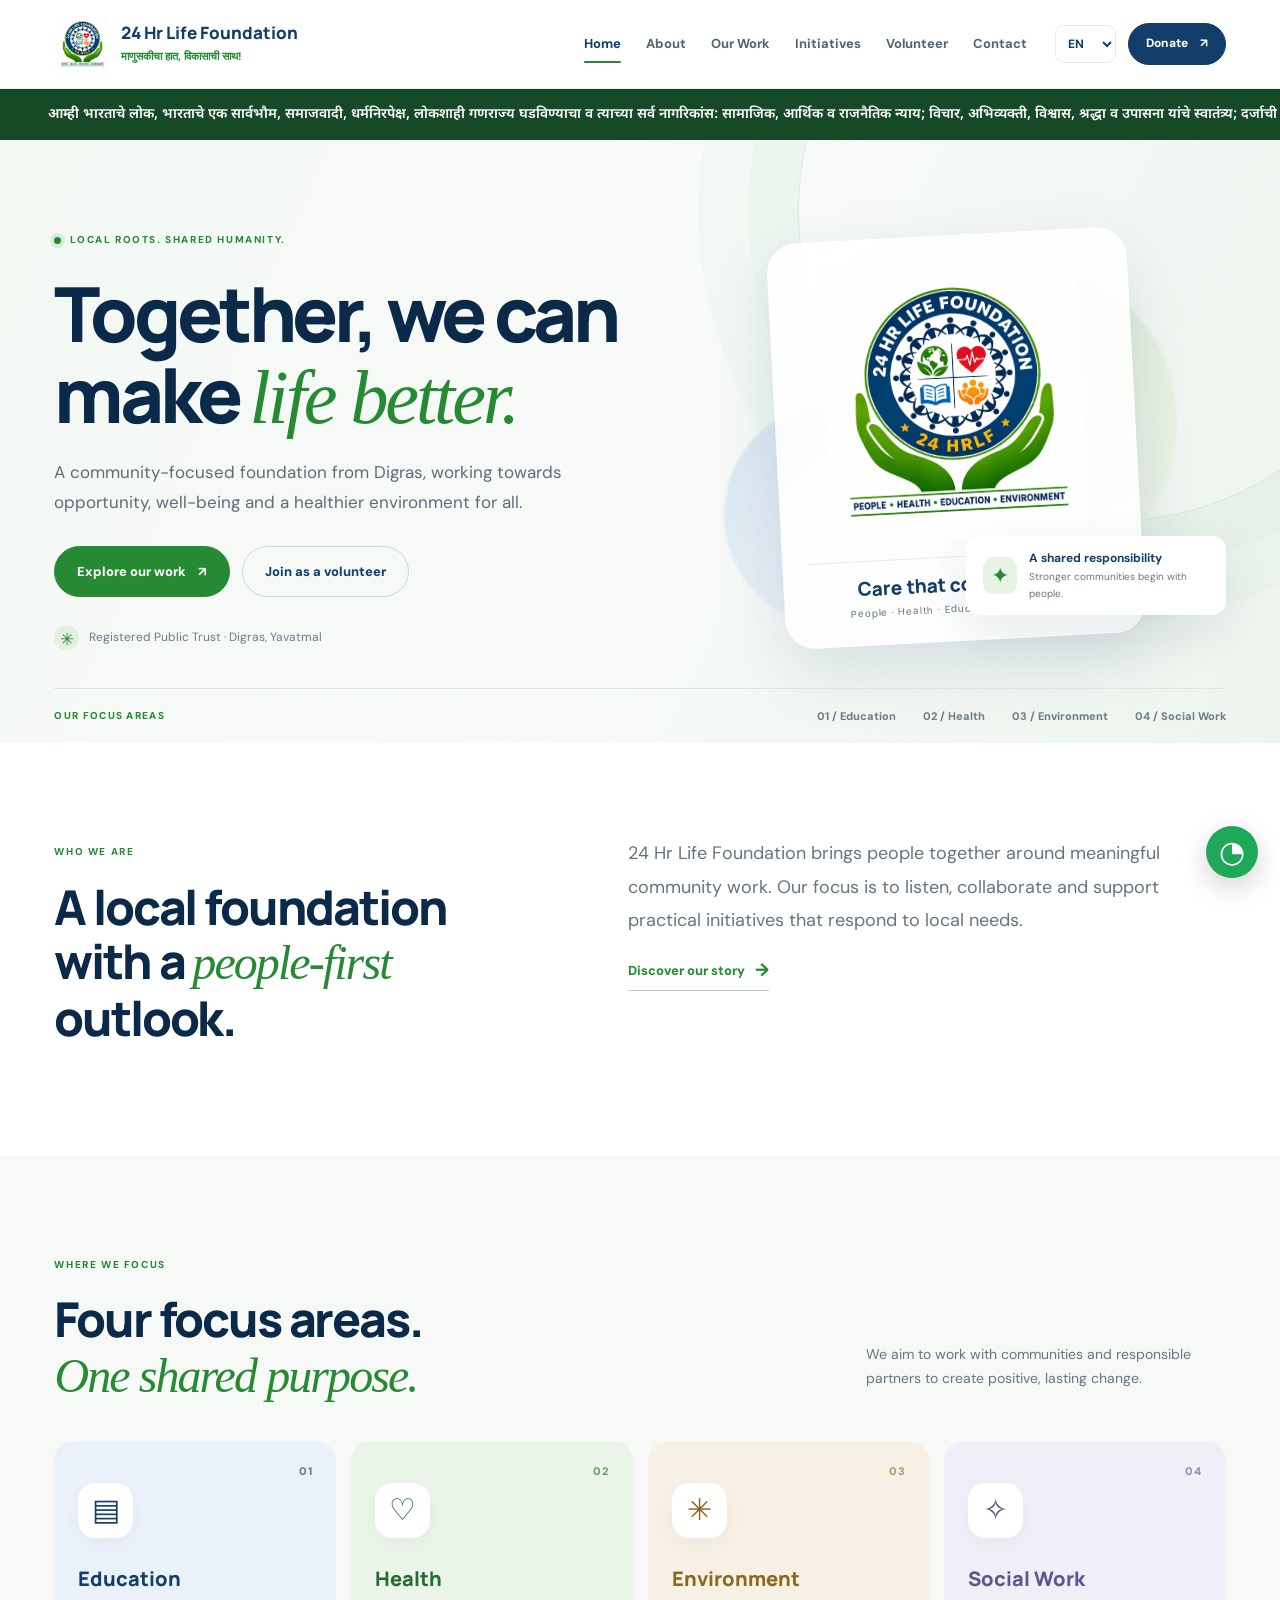
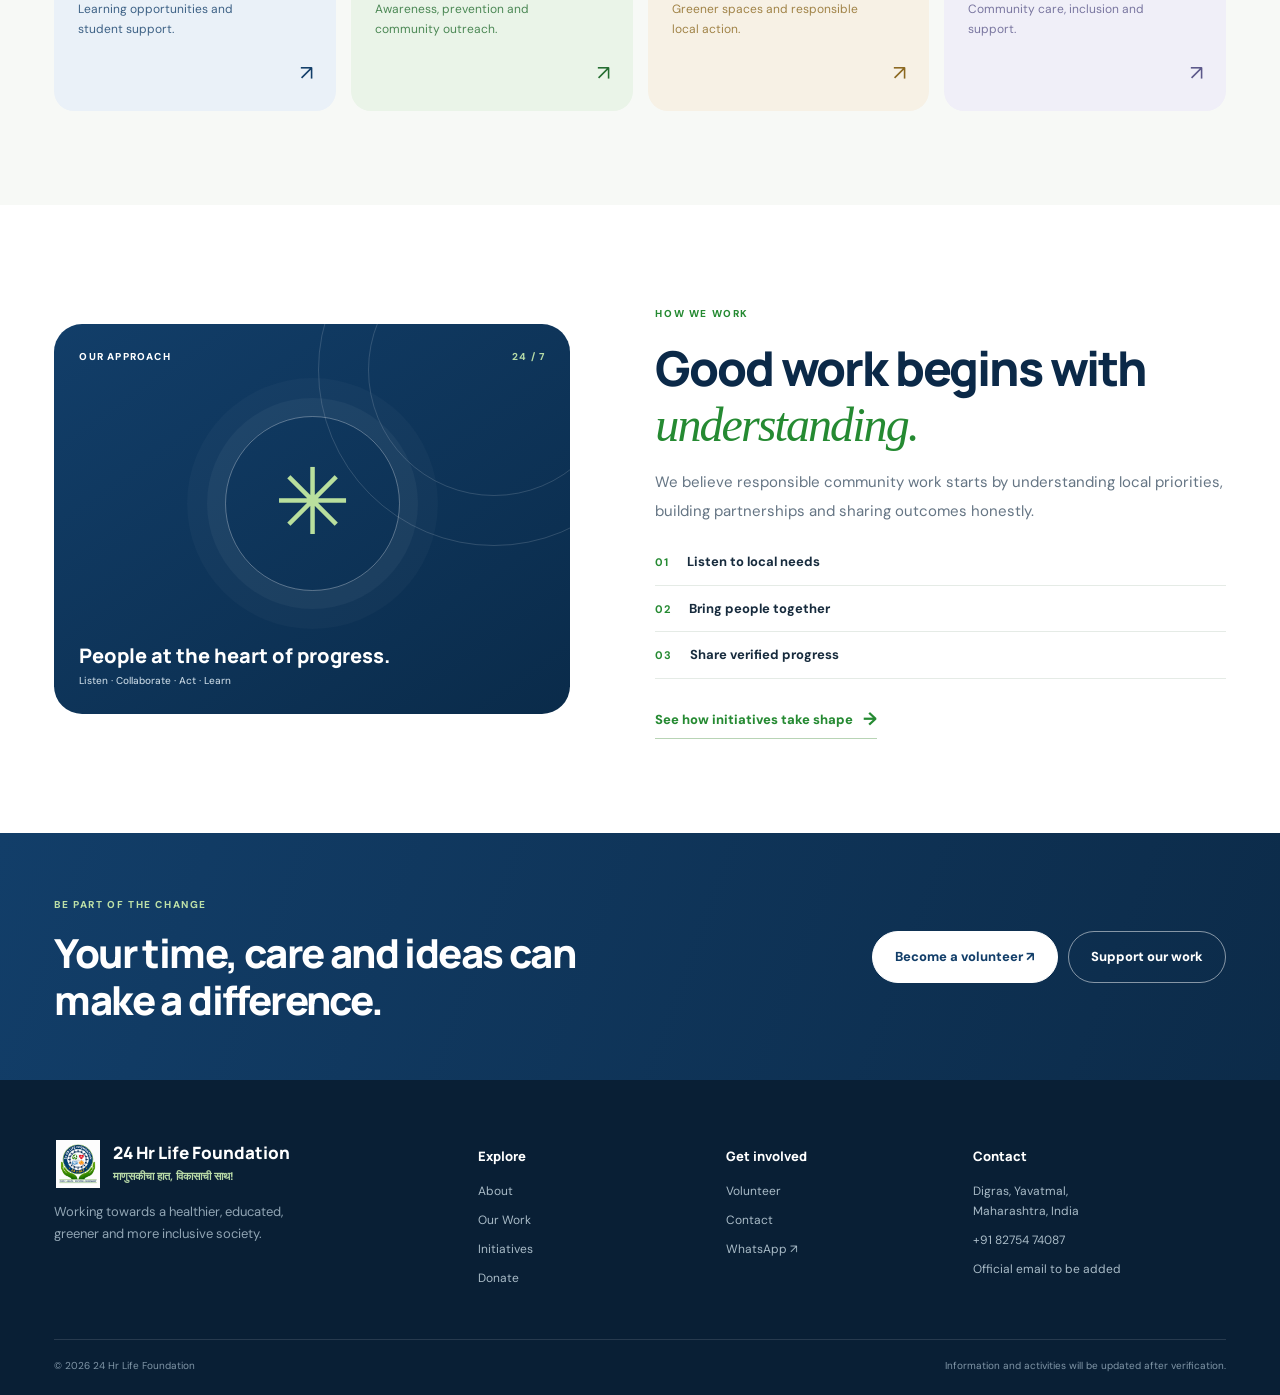
==== index.html @ d80efc11 "Add Google site verification meta tag Added Google site verification meta tag for SEO." ====
<!doctype html><html lang="en"><head><meta charset="utf-8"><meta name="viewport" content="width=device-width, initial-scale=1"><meta name="theme-color" content="#123e69"><meta name="description" content="24 Hr Life Foundation is a Public Trust in Digras, Yavatmal, focused on education, health, environment and social work."><meta name="google-site-verification" content="f9WTB4Z3k6Ik1pKLhSwXEQT7wN6tHqgFlhvGmWxSK6M"><title>Home | 24 Hr Life Foundation</title><link rel="preconnect" href="https://fonts.googleapis.com"><link rel="preconnect" href="https://fonts.gstatic.com" crossorigin><link href="https://fonts.googleapis.com/css2?family=DM+Sans:wght@400;500;600;700&family=Manrope:wght@400;500;600;700;800&display=swap" rel="stylesheet"><link href="https://fonts.googleapis.com/css2?family=Noto+Sans+Devanagari:wght@400;500;600;700&display=swap" rel="stylesheet"><link rel="stylesheet" href="css/style.css"></head><body>
<header class="site-header"><div class="container nav-wrap"><a class="brand" href="index.html" aria-label="24 Hr Life Foundation home"><img src="assets/foundation-logo.png" alt="24 Hr Life Foundation logo"><span><strong>24 Hr Life Foundation</strong><small>माणुसकीचा हात, विकासाची साथ!</small></span></a><button class="menu-toggle" id="menuToggle" aria-label="Open navigation" aria-expanded="false"><span></span><span></span><span></span></button><nav class="main-nav" id="mainNav" aria-label="Main navigation"><a href="index.html" data-nav="home" data-i18n="navHome">Home</a><a href="about.html" data-nav="about" data-i18n="navAbout">About</a><a href="our-work.html" data-nav="work" data-i18n="navWork">Our Work</a><a href="projects.html" data-nav="projects" data-i18n="navProjects">Initiatives</a><a href="volunteer.html" data-nav="volunteer" data-i18n="navVolunteer">Volunteer</a><a href="contact.html" data-nav="contact" data-i18n="navContact">Contact</a></nav><div class="nav-actions"><label class="sr-only" for="languageSelect">Select language</label><select id="languageSelect" class="language-select"><option value="en">EN</option><option value="hi">हिंदी</option><option value="mr">मराठी</option></select><a class="button button--small button--donate" href="donate.html" data-i18n="navDonate">Donate <span>↗</span></a></div></div></header><section class="constitution-ticker" aria-label="भारतीय संविधानाची उद्देशिका" tabindex="0"><div class="ticker__track"><p class="ticker__text">आम्ही भारताचे लोक, भारताचे एक सार्वभौम, समाजवादी, धर्मनिरपेक्ष, लोकशाही गणराज्य घडविण्याचा व त्याच्या सर्व नागरिकांस: सामाजिक, आर्थिक व राजनैतिक न्याय; विचार, अभिव्यक्ती, विश्वास, श्रद्धा व उपासना यांचे स्वातंत्र्य; दर्जाची व संधीची समानता; निश्चितपणे प्राप्त करून देण्याचा आणि त्या सर्वांमध्ये व्यक्तीची प्रतिष्ठा व राष्ट्राची एकता आणि एकात्मता यांचे आश्वासन देणारी बंधुता प्रवर्धित करण्याचा संकल्पपूर्वक निर्धार करून; आमच्या संविधानसभेत आज दिनांक सव्वीस नोव्हेंबर, १९४९ रोजी याद्वारे हे संविधान अंगीकृत आणि अधिनियमित करून स्वतःप्रत अर्पण करीत आहोत.</p><p class="ticker__text" aria-hidden="true">आम्ही भारताचे लोक, भारताचे एक सार्वभौम, समाजवादी, धर्मनिरपेक्ष, लोकशाही गणराज्य घडविण्याचा व त्याच्या सर्व नागरिकांस: सामाजिक, आर्थिक व राजनैतिक न्याय; विचार, अभिव्यक्ती, विश्वास, श्रद्धा व उपासना यांचे स्वातंत्र्य; दर्जाची व संधीची समानता; निश्चितपणे प्राप्त करून देण्याचा आणि त्या सर्वांमध्ये व्यक्तीची प्रतिष्ठा व राष्ट्राची एकता आणि एकात्मता यांचे आश्वासन देणारी बंधुता प्रवर्धित करण्याचा संकल्पपूर्वक निर्धार करून; आमच्या संविधानसभेत आज दिनांक सव्वीस नोव्हेंबर, १९४९ रोजी याद्वारे हे संविधान अंगीकृत आणि अधिनियमित करून स्वतःप्रत अर्पण करीत आहोत.</p></div></section><main><section class="hero"><div class="container hero-grid"><div class="hero-copy"><div class="eyebrow"><span class="eyebrow-dot"></span><span data-i18n="heroEyebrow">LOCAL ROOTS. SHARED HUMANITY.</span></div><h1 data-i18n="heroTitle">Together, we can make <em>life better.</em></h1><p class="hero-lead" data-i18n="heroText">A community-focused foundation from Digras, working towards opportunity, well-being and a healthier environment for all.</p><div class="hero-actions"><a class="button" href="our-work.html" data-i18n="exploreWork">Explore our work <span>↗</span></a><a class="button button--outline" href="volunteer.html" data-i18n="joinUs">Join as a volunteer</a></div><div class="hero-proof"><span class="proof-mark">✳</span><span data-i18n="heroTrust">Registered Public Trust · Digras, Yavatmal</span></div></div><div class="hero-art"><div class="hero-art__orb orb-one"></div><div class="hero-art__orb orb-two"></div><div class="hero-art__card"><img src="assets/foundation-logo.png" alt="24 Hr Life Foundation emblem"><div><strong data-i18n="heroCardTitle">Care that connects us.</strong><span data-i18n="heroCardText">People · Health · Education · Environment</span></div></div><div class="hero-note"><span class="note-icon">✦</span><span><b data-i18n="heroNoteTitle">A shared responsibility</b><small data-i18n="heroNoteText">Stronger communities begin with people.</small></span></div></div></div><div class="hero-bottom container"><span data-i18n="heroBottom">OUR FOCUS AREAS</span><div><span>01 / Education</span><span>02 / Health</span><span>03 / Environment</span><span>04 / Social Work</span></div></div></section>
<section class="section intro-section"><div class="container intro-grid"><div><span class="eyebrow" data-i18n="whoEyebrow">WHO WE ARE</span><h2 data-i18n="introTitle">A local foundation with a <em>people-first</em> outlook.</h2></div><div><p class="large-copy" data-i18n="introText">24 Hr Life Foundation brings people together around meaningful community work. Our focus is to listen, collaborate and support practical initiatives that respond to local needs.</p><a class="text-link" href="about.html" data-i18n="readAbout">Discover our story <span>→</span></a></div></div></section>
<section class="section focus-section"><div class="container"><div class="section-heading"><div><span class="eyebrow" data-i18n="focusEyebrow">WHERE WE FOCUS</span><h2 data-i18n="focusTitle">Four focus areas.<br><em>One shared purpose.</em></h2></div><p data-i18n="focusText">We aim to work with communities and responsible partners to create positive, lasting change.</p></div><div class="focus-grid"><a class="focus-card focus-card--blue" href="our-work.html#education"><span class="focus-number">01</span><span class="focus-icon">▤</span><h3 data-i18n="education">Education</h3><p data-i18n="educationDesc">Learning opportunities and student support.</p><span class="card-arrow">↗</span></a><a class="focus-card focus-card--green" href="our-work.html#health"><span class="focus-number">02</span><span class="focus-icon">♡</span><h3 data-i18n="health">Health</h3><p data-i18n="healthDesc">Awareness, prevention and community outreach.</p><span class="card-arrow">↗</span></a><a class="focus-card focus-card--sand" href="our-work.html#environment"><span class="focus-number">03</span><span class="focus-icon">✳</span><h3 data-i18n="environment">Environment</h3><p data-i18n="environmentDesc">Greener spaces and responsible local action.</p><span class="card-arrow">↗</span></a><a class="focus-card focus-card--lavender" href="our-work.html#social"><span class="focus-number">04</span><span class="focus-icon">✧</span><h3 data-i18n="socialWork">Social Work</h3><p data-i18n="socialDesc">Community care, inclusion and support.</p><span class="card-arrow">↗</span></a></div></div></section>
<section class="section story-section"><div class="container story-grid"><div class="story-panel"><div class="story-panel__top"><span data-i18n="ourApproach">OUR APPROACH</span><span>24 / 7</span></div><div class="story-symbol">✳</div><div class="story-panel__bottom"><b data-i18n="approachTitle">People at the heart of progress.</b><span data-i18n="approachSub">Listen · Collaborate · Act · Learn</span></div></div><div class="story-copy"><span class="eyebrow" data-i18n="approachEyebrow">HOW WE WORK</span><h2 data-i18n="approachHeading">Good work begins with <em>understanding.</em></h2><p data-i18n="approachText">We believe responsible community work starts by understanding local priorities, building partnerships and sharing outcomes honestly.</p><div class="mini-steps"><div><b>01</b><span data-i18n="listen">Listen to local needs</span></div><div><b>02</b><span data-i18n="partner">Bring people together</span></div><div><b>03</b><span data-i18n="share">Share verified progress</span></div></div><a class="text-link" href="projects.html" data-i18n="seeInitiatives">See how initiatives take shape <span>→</span></a></div></div></section>
<section class="cta-band"><div class="container cta-band__inner"><div><span class="eyebrow eyebrow--light" data-i18n="bePart">BE PART OF THE CHANGE</span><h2 data-i18n="ctaHeading">Your time, care and ideas can make a difference.</h2></div><div class="cta-actions"><a class="button button--white" href="volunteer.html" data-i18n="volunteerNow">Become a volunteer ↗</a><a class="button button--glass" href="donate.html" data-i18n="supportUs">Support our work</a></div></div></section></main><footer class="site-footer"><div class="container footer-grid"><div class="footer-brand"><a class="brand brand--footer" href="index.html"><img src="assets/foundation-logo.png" alt=""><span><strong>24 Hr Life Foundation</strong><small>माणुसकीचा हात, विकासाची साथ!</small></span></a><p data-i18n="footerIntro">Working towards a healthier, educated, greener and more inclusive society.</p></div><div><h3 data-i18n="footerExplore">Explore</h3><a href="about.html" data-i18n="navAbout">About</a><a href="our-work.html" data-i18n="navWork">Our Work</a><a href="projects.html" data-i18n="navProjects">Initiatives</a><a href="donate.html" data-i18n="navDonate">Donate</a></div><div><h3 data-i18n="footerGetInvolved">Get involved</h3><a href="volunteer.html" data-i18n="navVolunteer">Volunteer</a><a href="contact.html" data-i18n="navContact">Contact</a><a href="https://wa.me/918275474087" target="_blank" rel="noopener">WhatsApp ↗</a></div><div><h3 data-i18n="footerContact">Contact</h3><p>Digras, Yavatmal,<br>Maharashtra, India</p><a href="tel:+918275474087">+91 82754 74087</a><p class="muted">Official email to be added</p></div></div><div class="container footer-bottom"><span>© <span id="year"></span> 24 Hr Life Foundation</span><span data-i18n="footerNote">Information and activities will be updated after verification.</span></div></footer><a class="floating-whatsapp" href="https://wa.me/918275474087" target="_blank" rel="noopener" aria-label="Chat on WhatsApp">◔</a><script src="js/translations.js"></script><script src="js/main.js"></script></body></html>
---- css/style.css ----
/* 24 Hr Life Foundation — premium responsive frontend */
:root{--navy:#123e69;--navy2:#0b2948;--green:#258a32;--green2:#eaf4e8;--gold:#e9b72d;--ink:#172b3d;--muted:#657584;--paper:#f7f9f6;--line:#e5ebe6;--white:#fff;--shadow:0 18px 50px rgba(14,44,69,.09);--radius:24px;--serif:Georgia,'Times New Roman',serif}*{box-sizing:border-box}html{scroll-behavior:smooth;scroll-padding-top:100px}body{margin:0;background:#fff;color:var(--ink);font-family:'DM Sans',Arial,sans-serif;line-height:1.65}a{color:inherit;text-decoration:none}button,input,select,textarea{font:inherit}.container{width:min(1180px,91.5%);margin-inline:auto}.sr-only{position:absolute;width:1px;height:1px;padding:0;margin:-1px;overflow:hidden;clip:rect(0,0,0,0);white-space:nowrap;border:0}.muted{color:var(--muted)}.top-strip{background:var(--navy2);color:#dce9f2;font-size:12px;letter-spacing:.02em}.top-strip__inner{min-height:36px;display:flex;justify-content:space-between;align-items:center;gap:14px}.top-strip a{color:#fff;font-weight:700}.site-header{position:sticky;top:0;z-index:50;background:rgba(255,255,255,.94);backdrop-filter:blur(18px);border-bottom:1px solid rgba(18,62,105,.08)}.nav-wrap{height:88px;display:flex;align-items:center;gap:28px}.brand{display:flex;align-items:center;gap:11px;min-width:255px}.brand img{width:56px;height:56px;object-fit:contain}.brand strong{display:block;font:800 17px/1.15 'Manrope',sans-serif;color:var(--navy)}.brand small{display:block;font-size:11px;color:var(--green);font-weight:700;margin-top:4px}.main-nav{display:flex;align-items:center;justify-content:center;gap:25px;margin-left:auto}.main-nav a{font-size:13px;font-weight:700;color:#526273;position:relative;padding:10px 0}.main-nav a:hover,.main-nav a.active{color:var(--navy)}.main-nav a.active:after{content:'';position:absolute;bottom:2px;left:0;right:0;height:2px;background:var(--green);border-radius:3px}.nav-actions{display:flex;align-items:center;gap:12px}.language-select{border:1px solid var(--line);border-radius:9px;padding:9px 8px;background:white;color:var(--navy);font-weight:800;font-size:12px}.menu-toggle{display:none;border:0;background:none;padding:8px}.menu-toggle span{display:block;width:23px;height:2px;background:var(--navy);margin:5px}.button{display:inline-flex;align-items:center;justify-content:center;gap:12px;border:1px solid var(--green);border-radius:999px;background:var(--green);color:white;padding:14px 22px;font-size:13px;font-weight:800;transition:.25s ease;cursor:pointer}.button:hover{transform:translateY(-2px);box-shadow:0 10px 22px rgba(37,138,50,.2);background:#1d7429}.button--small{padding:10px 17px;font-size:12px}.button--donate{background:var(--navy);border-color:var(--navy)}.button--donate:hover{background:var(--navy2)}.button--outline{background:transparent;color:var(--navy);border-color:#cbd8df}.button--outline:hover{background:#fff;border-color:var(--navy);box-shadow:none}.button--white{background:#fff;color:var(--navy);border-color:#fff}.button--white:hover{background:#edf5ef}.button--glass{background:transparent;border-color:rgba(255,255,255,.5);color:#fff}.button--glass:hover{background:rgba(255,255,255,.12);box-shadow:none}.button--full{width:100%;border-radius:12px}.hero{position:relative;overflow:hidden;background:linear-gradient(115deg,#f4f8f3 0%,#f7faf8 52%,#edf4ed 100%);padding:78px 0 0}.hero:after{content:'';position:absolute;right:-140px;top:-240px;width:620px;height:620px;border:1px solid rgba(37,138,50,.13);border-radius:50%;box-shadow:0 0 0 50px rgba(37,138,50,.025),0 0 0 100px rgba(37,138,50,.02);pointer-events:none}.hero-grid{display:grid;grid-template-columns:1.04fr .96fr;align-items:center;gap:48px;position:relative;z-index:1;min-height:440px}.eyebrow{display:inline-flex;align-items:center;gap:9px;color:var(--green);font-size:10px;letter-spacing:.16em;font-weight:800}.eyebrow-dot{width:7px;height:7px;border-radius:50%;background:var(--green);box-shadow:0 0 0 4px rgba(37,138,50,.12)}.hero h1,.page-hero h1{font:800 clamp(44px,6.2vw,76px)/1.06 'Manrope',sans-serif;letter-spacing:-.055em;color:var(--navy2);margin:21px 0 19px;max-width:650px}.hero h1 em,.page-hero h1 em,.section h2 em{font-family:var(--serif);font-weight:400;color:var(--green);letter-spacing:-.04em}.hero-lead{max-width:550px;font-size:17px;color:#5d6c79;line-height:1.8}.hero-actions{display:flex;gap:12px;flex-wrap:wrap;margin-top:28px}.hero-proof{display:flex;align-items:center;gap:10px;color:#697a85;font-size:12px;margin-top:28px}.proof-mark{display:grid;place-items:center;width:25px;height:25px;border-radius:50%;background:#e3efdf;color:var(--green);font-size:17px}.hero-art{height:410px;position:relative;display:grid;place-items:center}.hero-art__orb{position:absolute;border-radius:50%;filter:blur(1px)}.orb-one{width:330px;height:330px;background:linear-gradient(140deg,#d8ead5,#eff5e9);right:9%;top:6%}.orb-two{width:225px;height:225px;background:linear-gradient(140deg,#d8e6f1,#f3f7f9);left:7%;bottom:4%}.hero-art__card{position:relative;z-index:1;width:min(360px,85%);background:rgba(255,255,255,.86);border:1px solid rgba(255,255,255,.95);border-radius:30px;padding:25px 24px 22px;box-shadow:0 24px 65px rgba(18,62,105,.13);transform:rotate(-3deg);text-align:center}.hero-art__card img{width:100%;max-height:280px;object-fit:contain}.hero-art__card div{border-top:1px solid var(--line);padding-top:14px;margin-top:7px}.hero-art__card strong{display:block;font:800 19px 'Manrope';color:var(--navy)}.hero-art__card span{display:block;font-size:10px;letter-spacing:.08em;color:var(--muted);margin-top:4px}.hero-note{position:absolute;z-index:2;bottom:28px;right:0;display:flex;align-items:center;gap:12px;background:white;padding:13px 17px;border-radius:14px;box-shadow:var(--shadow);max-width:260px}.note-icon{display:grid;place-items:center;background:#e8f3e5;color:var(--green);width:37px;height:37px;border-radius:11px;font-size:22px}.hero-note b,.hero-note small{display:block}.hero-note b{font-size:12px;color:var(--navy)}.hero-note small{font-size:10px;color:var(--muted)}.hero-bottom{position:relative;z-index:2;display:flex;justify-content:space-between;align-items:center;border-top:1px solid #dce6dd;padding:18px 0;margin-top:30px;font-size:10px;letter-spacing:.13em;color:var(--green);font-weight:800}.hero-bottom div{display:flex;gap:27px;color:#6e7d86;letter-spacing:0;font-size:11px}.section{padding:94px 0}.intro-grid{display:grid;grid-template-columns:.9fr 1.1fr;gap:85px;align-items:start}.section h2{font:800 clamp(32px,4vw,48px)/1.14 'Manrope',sans-serif;letter-spacing:-.045em;color:var(--navy2);margin:16px 0}.large-copy{font-size:18px;line-height:1.85;color:#657481;margin:0 0 19px}.text-link{display:inline-flex;align-items:center;gap:10px;color:var(--green);font-size:13px;font-weight:800;border-bottom:1px solid #b8d4b5;padding-bottom:4px}.text-link span{font-size:18px;transition:transform .2s}.text-link:hover span{transform:translateX(4px)}.focus-section,.section--tint{background:var(--paper)}.section-heading{display:flex;justify-content:space-between;align-items:end;gap:35px;margin-bottom:37px}.section-heading h2{margin-bottom:0}.section-heading>p{max-width:360px;color:var(--muted);font-size:14px}.focus-grid{display:grid;grid-template-columns:repeat(4,1fr);gap:15px}.focus-card{position:relative;min-height:270px;padding:26px 23px;border-radius:20px;overflow:hidden;transition:.25s ease;border:1px solid transparent}.focus-card:hover{transform:translateY(-6px);box-shadow:var(--shadow)}.focus-card--blue{background:#eaf1f8;color:var(--navy)}.focus-card--green{background:#eaf4e8;color:#246d30}.focus-card--sand{background:#f7f1e5;color:#8b6820}.focus-card--lavender{background:#f0eff8;color:#5c588a}.focus-number{position:absolute;right:22px;top:20px;font-size:11px;letter-spacing:.1em;opacity:.65;font-weight:800}.focus-icon{display:grid;place-items:center;width:55px;height:55px;background:#fff;border-radius:17px;font-size:30px;box-shadow:0 7px 20px rgba(0,0,0,.04);margin:15px 0 27px}.focus-card h3{font:800 20px 'Manrope';margin:0 0 7px}.focus-card p{font-size:12px;line-height:1.7;opacity:.8;margin:0;max-width:190px}.card-arrow{position:absolute;right:22px;bottom:19px;font-size:21px}.story-grid{display:grid;grid-template-columns:.95fr 1.05fr;gap:85px;align-items:center}.story-panel{height:390px;border-radius:28px;background:linear-gradient(145deg,var(--navy),#0a2b4a);padding:25px;color:white;display:flex;flex-direction:column;justify-content:space-between;position:relative;overflow:hidden}.story-panel:before,.story-panel:after{content:'';position:absolute;border:1px solid rgba(255,255,255,.15);border-radius:50%;width:350px;height:350px;right:-100px;top:-130px}.story-panel:after{width:250px;height:250px;right:-50px;top:-80px}.story-panel__top,.story-panel__bottom{display:flex;justify-content:space-between;gap:12px;font-size:10px;letter-spacing:.12em;font-weight:800;position:relative;z-index:1}.story-panel__top span:last-child{color:#b6dba7}.story-symbol{position:relative;z-index:1;align-self:center;display:grid;place-items:center;width:175px;height:175px;border:1px solid rgba(255,255,255,.32);border-radius:50%;font-size:92px;color:#b9df9d;box-shadow:0 0 0 18px rgba(255,255,255,.04),0 0 0 38px rgba(255,255,255,.025)}.story-panel__bottom{display:block;letter-spacing:0}.story-panel__bottom b{display:block;font:800 20px 'Manrope'}.story-panel__bottom span{display:block;color:#c1d2df;margin-top:4px;font-weight:500}.story-copy>p{color:var(--muted);font-size:15px;line-height:1.9}.mini-steps{margin:26px 0;display:grid;gap:12px}.mini-steps div{display:flex;gap:17px;align-items:center;border-bottom:1px solid var(--line);padding-bottom:12px}.mini-steps b{font-size:11px;color:var(--green);letter-spacing:.1em}.mini-steps span{font-size:13px;font-weight:700}.cta-band{background:linear-gradient(110deg,#123e69,#0c2b49);color:#fff;padding:57px 0}.cta-band__inner{display:flex;align-items:center;justify-content:space-between;gap:35px}.eyebrow--light{color:#bde0a7}.cta-band h2{font:800 clamp(27px,3.5vw,40px)/1.18 'Manrope';letter-spacing:-.04em;max-width:620px;margin:12px 0 0}.cta-actions{display:flex;gap:10px;flex-wrap:wrap}.site-footer{background:#091f35;color:#d4e0e8;padding:60px 0 20px}.footer-grid{display:grid;grid-template-columns:1.5fr .8fr .8fr 1fr;gap:45px;padding-bottom:42px}.brand--footer{min-width:0}.brand--footer img{width:48px;height:48px}.brand--footer strong{color:#fff}.brand--footer small{color:#b8d9a7}.footer-brand p{max-width:270px;color:#91a5b4;font-size:13px}.footer-grid h3{font:800 13px 'Manrope';color:white;margin:7px 0 17px}.footer-grid>div:not(:first-child) a,.footer-grid>div:not(:first-child) p{display:block;color:#a9bbc7;font-size:12px;margin:9px 0}.footer-grid a:hover{color:#fff}.footer-bottom{border-top:1px solid rgba(255,255,255,.12);padding-top:18px;display:flex;justify-content:space-between;gap:15px;color:#8096a7;font-size:10px}.floating-whatsapp{position:fixed;right:22px;bottom:22px;z-index:30;display:grid;place-items:center;width:52px;height:52px;border-radius:50%;background:#20a85a;color:#fff;font-size:30px;box-shadow:0 9px 28px rgba(0,0,0,.18)}.page-hero{padding:74px 0 54px;background:linear-gradient(115deg,#f4f8f3,#f8faf7);border-bottom:1px solid var(--line)}.page-hero h1{font-size:clamp(42px,5.4vw,65px);margin:18px 0}.page-hero p{max-width:620px;font-size:16px;color:var(--muted)}.breadcrumb{margin-top:28px;font-size:11px;color:#89959e}.breadcrumb a{color:var(--green);font-weight:700}.two-col{display:grid;grid-template-columns:.85fr 1.15fr;gap:90px}.prose p{color:var(--muted);font-size:15px;line-height:1.95;margin-top:0}.principle-grid{display:grid;grid-template-columns:repeat(4,1fr);gap:15px}.principle-grid article,.support-grid article{padding:25px;background:white;border:1px solid var(--line);border-radius:17px}.principle-grid article>span,.support-grid article>span{font-size:11px;color:var(--green);font-weight:800;letter-spacing:.1em}.principle-grid h3,.support-grid h3{font:800 17px 'Manrope';color:var(--navy);margin:19px 0 7px}.principle-grid p,.support-grid p{font-size:12px;color:var(--muted);margin:0;line-height:1.7}.founder-card{display:flex;align-items:center;gap:25px;padding:32px;border:1px solid var(--line);border-radius:20px;max-width:700px;box-shadow:var(--shadow)}.founder-monogram{width:84px;height:84px;border-radius:50%;display:grid;place-items:center;background:#e8f1e6;color:var(--green);font:800 24px 'Manrope'}.founder-card h2{font-size:28px;margin:8px 0}.founder-card p{color:var(--muted);margin:0}.work-list{display:grid;gap:0}.work-row{display:grid;grid-template-columns:45px 90px 1fr;gap:25px;padding:36px 0;border-bottom:1px solid var(--line);scroll-margin-top:110px}.work-index{font:800 12px 'Manrope';color:#91a0a8;padding-top:12px}.work-icon{width:76px;height:76px;border-radius:20px;display:grid;place-items:center;font-size:36px}.work-icon--blue{background:#eaf1f8;color:var(--navy)}.work-icon--red{background:#fbeeee;color:#d64d55}.work-icon--green{background:#eaf4e8;color:var(--green)}.work-icon--gold{background:#f8f1df;color:#a47a1c}.work-row h2{font:800 28px 'Manrope';color:var(--navy);margin:5px 0}.work-row p{max-width:760px;color:var(--muted);font-size:14px}.work-row ul{display:flex;gap:10px 28px;flex-wrap:wrap;padding-left:18px;color:#536472;font-size:12px}.notice-card{display:flex;gap:17px;padding:22px;background:#f7f5e9;border:1px solid #ece5c7;border-radius:16px}.notice-icon{display:grid;place-items:center;flex:0 0 30px;height:30px;background:#f0e6bd;color:#80621d;border-radius:50%;font-weight:800}.notice-card b{font:800 15px 'Manrope';color:#71581d}.notice-card p{margin:5px 0 0;color:#766b4e;font-size:13px}.section-heading--spaced{margin-top:65px}.initiative-grid{display:grid;grid-template-columns:repeat(2,1fr);gap:16px}.initiative-card{padding:27px;border:1px solid var(--line);border-radius:18px;background:#fff;transition:.2s}.initiative-card:hover{transform:translateY(-3px);box-shadow:var(--shadow)}.initiative-tag{font-size:9px;letter-spacing:.15em;color:var(--green);font-weight:800}.initiative-card h3{font:800 21px 'Manrope';color:var(--navy);margin:15px 0 7px}.initiative-card p{font-size:13px;color:var(--muted);max-width:450px}.status-label{display:inline-block;margin-top:10px;padding:5px 10px;border-radius:30px;background:#f4f6f2;color:#6d7b6d;font-size:10px;font-weight:800}.donate-layout{display:grid;grid-template-columns:1.1fr .9fr;gap:45px;align-items:start}.donate-main{padding:35px;border:1px solid var(--line);border-radius:22px;box-shadow:var(--shadow)}.donate-main h2,.form-layout h2,.contact-layout h2{font:800 34px/1.2 'Manrope';letter-spacing:-.04em;color:var(--navy);margin:14px 0}.donate-main>p{font-size:13px}.amount-grid{display:grid;grid-template-columns:repeat(2,1fr);gap:11px;margin:24px 0}.amount-option{border:1px solid #dbe5dd;border-radius:12px;background:#fff;color:var(--navy);font:800 19px 'Manrope';padding:18px;cursor:pointer;transition:.2s}.amount-option:hover,.amount-option.is-selected{border-color:var(--green);background:#edf6eb;color:var(--green);box-shadow:inset 0 0 0 1px var(--green)}.field-label{display:block;font-size:12px;font-weight:800;color:#445767;margin:15px 0 7px}.text-input{display:block;width:100%;border:1px solid #dbe3e6;border-radius:10px;padding:13px 14px;color:var(--ink);background:white;outline:none;transition:border .2s}.text-input:focus{border-color:var(--green);box-shadow:0 0 0 3px rgba(37,138,50,.1)}textarea.text-input{resize:vertical}.selected-amount{display:flex;justify-content:space-between;align-items:center;padding:17px 0;margin:10px 0 15px;border-top:1px solid var(--line);font-size:12px;color:var(--muted)}.selected-amount strong{font:800 22px 'Manrope';color:var(--green)}.fine-print{font-size:10px!important;color:#89959e;line-height:1.7;margin-top:13px}.donate-aside{background:#eff5ed;border-radius:22px;padding:32px}.aside-symbol{display:grid;place-items:center;width:58px;height:58px;background:white;color:var(--green);border-radius:17px;font-size:33px;margin-bottom:25px}.donate-aside h3{font:800 23px/1.25 'Manrope';color:var(--navy);margin:12px 0}.donate-aside p,.donate-aside li{font-size:12px;color:#5f7162;line-height:1.8}.donate-aside ul{padding-left:18px;margin:18px 0 25px}.support-grid{display:grid;grid-template-columns:repeat(3,1fr);gap:15px}.support-grid article{background:#fff}.support-grid .text-link{font-size:11px;margin-top:17px}.form-layout,.contact-layout{display:grid;grid-template-columns:.9fr 1.1fr;gap:80px;align-items:start}.form-layout>div>p,.contact-layout>div>p{font-size:14px;line-height:1.8}.volunteer-points{display:grid;gap:14px;margin-top:28px}.volunteer-points div{display:flex;align-items:center;gap:15px;font-size:13px;font-weight:700}.volunteer-points b{display:grid;place-items:center;width:32px;height:32px;background:#eaf4e8;color:var(--green);border-radius:50%;font-size:10px}.form-card{padding:30px;border:1px solid var(--line);border-radius:20px;box-shadow:var(--shadow)}.form-card h3{font:800 23px 'Manrope';color:var(--navy);margin:0 0 5px}.form-card>p{font-size:12px}.form-card .button{margin-top:20px}.form-status{color:var(--green);font-size:12px}.contact-method{display:flex;align-items:center;gap:15px;padding:17px 0;border-bottom:1px solid var(--line)}.contact-method>span{display:grid;place-items:center;width:42px;height:42px;background:#edf5eb;border-radius:13px;color:var(--green);font-size:20px}.contact-method small,.contact-method b,.contact-method a{display:block}.contact-method small{font-size:9px;letter-spacing:.12em;color:#89959e;font-weight:800}.contact-method b,.contact-method a{font-size:13px;color:var(--navy);font-weight:800}.contact-layout>div>.button{margin-top:25px}.contact-layout .form-card{margin-top:0}
@media(max-width:1050px){.main-nav{gap:15px}.brand{min-width:220px}.brand strong{font-size:15px}.nav-wrap{gap:15px}.focus-grid{grid-template-columns:repeat(2,1fr)}.hero-grid{gap:20px}.footer-grid{gap:25px}}
@media(max-width:820px){.nav-wrap{height:76px}.menu-toggle{display:block;margin-left:auto;order:3}.nav-actions{order:2}.main-nav{display:none;position:absolute;top:76px;left:0;right:0;background:#fff;padding:14px 5% 22px;border-bottom:1px solid var(--line);box-shadow:0 18px 30px rgba(10,40,60,.08);align-items:stretch;gap:0;flex-direction:column}.main-nav.open{display:flex}.main-nav a{padding:12px 0;border-bottom:1px solid #f0f2ef}.main-nav a.active:after{display:none}.brand{min-width:0}.hero{padding-top:48px}.hero-grid{grid-template-columns:1fr;gap:0}.hero-copy{max-width:650px}.hero-art{height:350px}.hero-art__card{width:290px}.hero-art__card img{max-height:220px}.hero-bottom{align-items:flex-start;flex-direction:column;gap:10px}.hero-bottom div{flex-wrap:wrap;gap:10px 20px}.intro-grid,.story-grid,.two-col,.donate-layout,.form-layout,.contact-layout{grid-template-columns:1fr;gap:35px}.story-panel{max-width:520px}.section{padding:70px 0}.principle-grid{grid-template-columns:repeat(2,1fr)}.footer-grid{grid-template-columns:repeat(2,1fr)}.cta-band__inner{align-items:flex-start;flex-direction:column}.work-row{grid-template-columns:30px 65px 1fr;gap:15px}.work-icon{width:62px;height:62px;font-size:28px}}
@media(max-width:540px){.top-strip__inner{font-size:10px;min-height:34px}.top-strip__inner span{max-width:55%}.brand img{width:46px;height:46px}.brand strong{font-size:13px}.brand small{font-size:9px}.nav-actions{gap:7px}.language-select{padding:8px 5px}.nav-actions .button{padding:9px 12px;font-size:11px}.hero h1,.page-hero h1{font-size:43px}.hero-lead{font-size:15px}.hero-art{height:300px}.hero-art__card{width:245px;padding:16px}.hero-art__card img{max-height:180px}.hero-note{right:0;bottom:10px;max-width:220px;padding:10px}.hero-bottom div{font-size:10px}.section{padding:58px 0}.section-heading{display:block}.section-heading>p{margin-top:15px}.focus-grid{grid-template-columns:1fr 1fr;gap:9px}.focus-card{min-height:230px;padding:18px 15px}.focus-icon{width:45px;height:45px;margin:14px 0 20px}.focus-card h3{font-size:16px}.focus-card p{font-size:11px}.story-panel{height:320px}.story-symbol{width:135px;height:135px;font-size:70px}.cta-band{padding:45px 0}.cta-actions{width:100%}.cta-actions .button{flex:1;padding:12px 14px}.footer-grid{grid-template-columns:1fr 1fr;gap:28px 18px}.footer-grid>div:first-child{grid-column:1/-1}.footer-bottom{flex-direction:column}.page-hero{padding:52px 0 38px}.page-hero h1{font-size:42px}.principle-grid,.initiative-grid,.support-grid{grid-template-columns:1fr}.founder-card{align-items:flex-start;padding:22px;gap:15px}.founder-monogram{width:62px;height:62px;flex:0 0 62px;font-size:18px}.founder-card h2{font-size:22px}.work-row{grid-template-columns:25px 1fr;gap:10px 14px;padding:27px 0}.work-icon{grid-column:2;grid-row:1;width:54px;height:54px}.work-row>div:last-child{grid-column:2}.work-row h2{font-size:24px}.work-row ul{display:block}.donate-main,.donate-aside,.form-card{padding:22px}.donate-main h2,.form-layout h2,.contact-layout h2{font-size:29px}.amount-option{padding:15px}.floating-whatsapp{right:14px;bottom:14px;width:47px;height:47px}}


.constitution-ticker{width:100%;overflow:hidden;background:#164A27;color:#fff;padding:14px 0}
.ticker__track{display:flex;width:max-content;animation:preamble-ticker 75s linear infinite;will-change:transform}
.ticker__text{flex:none;margin:0;padding:0 3rem;white-space:nowrap;font-family:'Noto Sans Devanagari','DM Sans',sans-serif;font-size:clamp(14px,1vw,16px);font-weight:600;line-height:1.65}
.constitution-ticker:hover .ticker__track,.constitution-ticker:focus .ticker__track{animation-play-state:paused}
.constitution-ticker:focus-visible{outline:3px solid #fff;outline-offset:-3px}
@keyframes preamble-ticker{from{transform:translateX(0)}to{transform:translateX(-50%)}}
@media(prefers-reduced-motion:reduce){.ticker__track{width:100%;animation:none;transform:none}.ticker__text{white-space:normal;text-align:center;padding:0 1.25rem}.ticker__text[aria-hidden=true]{display:none}}

.work-gallery-section{background:#f7faf8}
.work-photo-grid{display:grid;grid-template-columns:repeat(3,1fr);gap:20px}
.work-photo-grid figure{margin:0;overflow:hidden;border:1px solid var(--line);border-radius:14px;background:#fff}
.work-photo-grid img{display:block;width:100%;height:300px;object-fit:cover;transition:transform .35s ease}
.work-photo-grid figure:hover img{transform:scale(1.03)}
.work-photo-grid figcaption{padding:16px 18px;font:800 16px 'Manrope';color:var(--navy)}
@media(max-width:800px){.work-photo-grid{grid-template-columns:1fr}.work-photo-grid img{height:260px}}
.work-photo-feature{margin:20px 0 0;overflow:hidden;border:1px solid var(--line);border-radius:14px;background:#fff}
.work-photo-feature img{display:block;width:100%;height:520px;object-fit:cover}
.work-photo-feature figcaption{padding:16px 18px;font:800 16px 'Manrope';color:var(--navy)}
@media(max-width:800px){.work-photo-feature img{height:320px}}

.work-photo-card,.work-photo-feature{width:100%;padding:0;text-align:left;border:1px solid var(--line);border-radius:14px;background:#fff;overflow:hidden;cursor:pointer;color:inherit}
.work-photo-card span,.work-photo-feature span{display:flex;justify-content:space-between;align-items:center;padding:16px 18px;font:800 16px 'Manrope';color:var(--navy)}
.work-photo-card span b,.work-photo-feature span b{font:700 12px 'DM Sans';color:var(--green)}
.work-photo-feature{margin:20px 0 0}
.work-photo-feature img{height:520px}
.work-dialog{width:min(960px,calc(100% - 32px));padding:0;border:0;border-radius:18px;box-shadow:0 24px 80px rgba(11,41,72,.28)}
.work-dialog::backdrop{background:rgba(11,41,72,.72)}
.work-dialog__close{position:absolute;z-index:2;top:12px;right:12px;width:38px;height:38px;border:0;border-radius:50%;background:#fff;color:var(--navy);font-size:26px;cursor:pointer}
.work-dialog__grid{display:grid;grid-template-columns:1.15fr .85fr;min-height:420px}
.work-dialog__grid>img{width:100%;height:100%;max-height:520px;object-fit:cover}
.work-dialog__content{padding:55px 38px 38px;display:flex;flex-direction:column;justify-content:center}
.work-dialog__content h2{margin:8px 0 14px;color:var(--navy);font:800 34px 'Manrope'}
.work-dialog__content p{margin:0;color:var(--muted);line-height:1.75}
@media(max-width:800px){.work-dialog__grid{grid-template-columns:1fr}.work-dialog__grid>img{height:260px}.work-dialog__content{padding:28px 24px}.work-dialog__content h2{font-size:28px}}
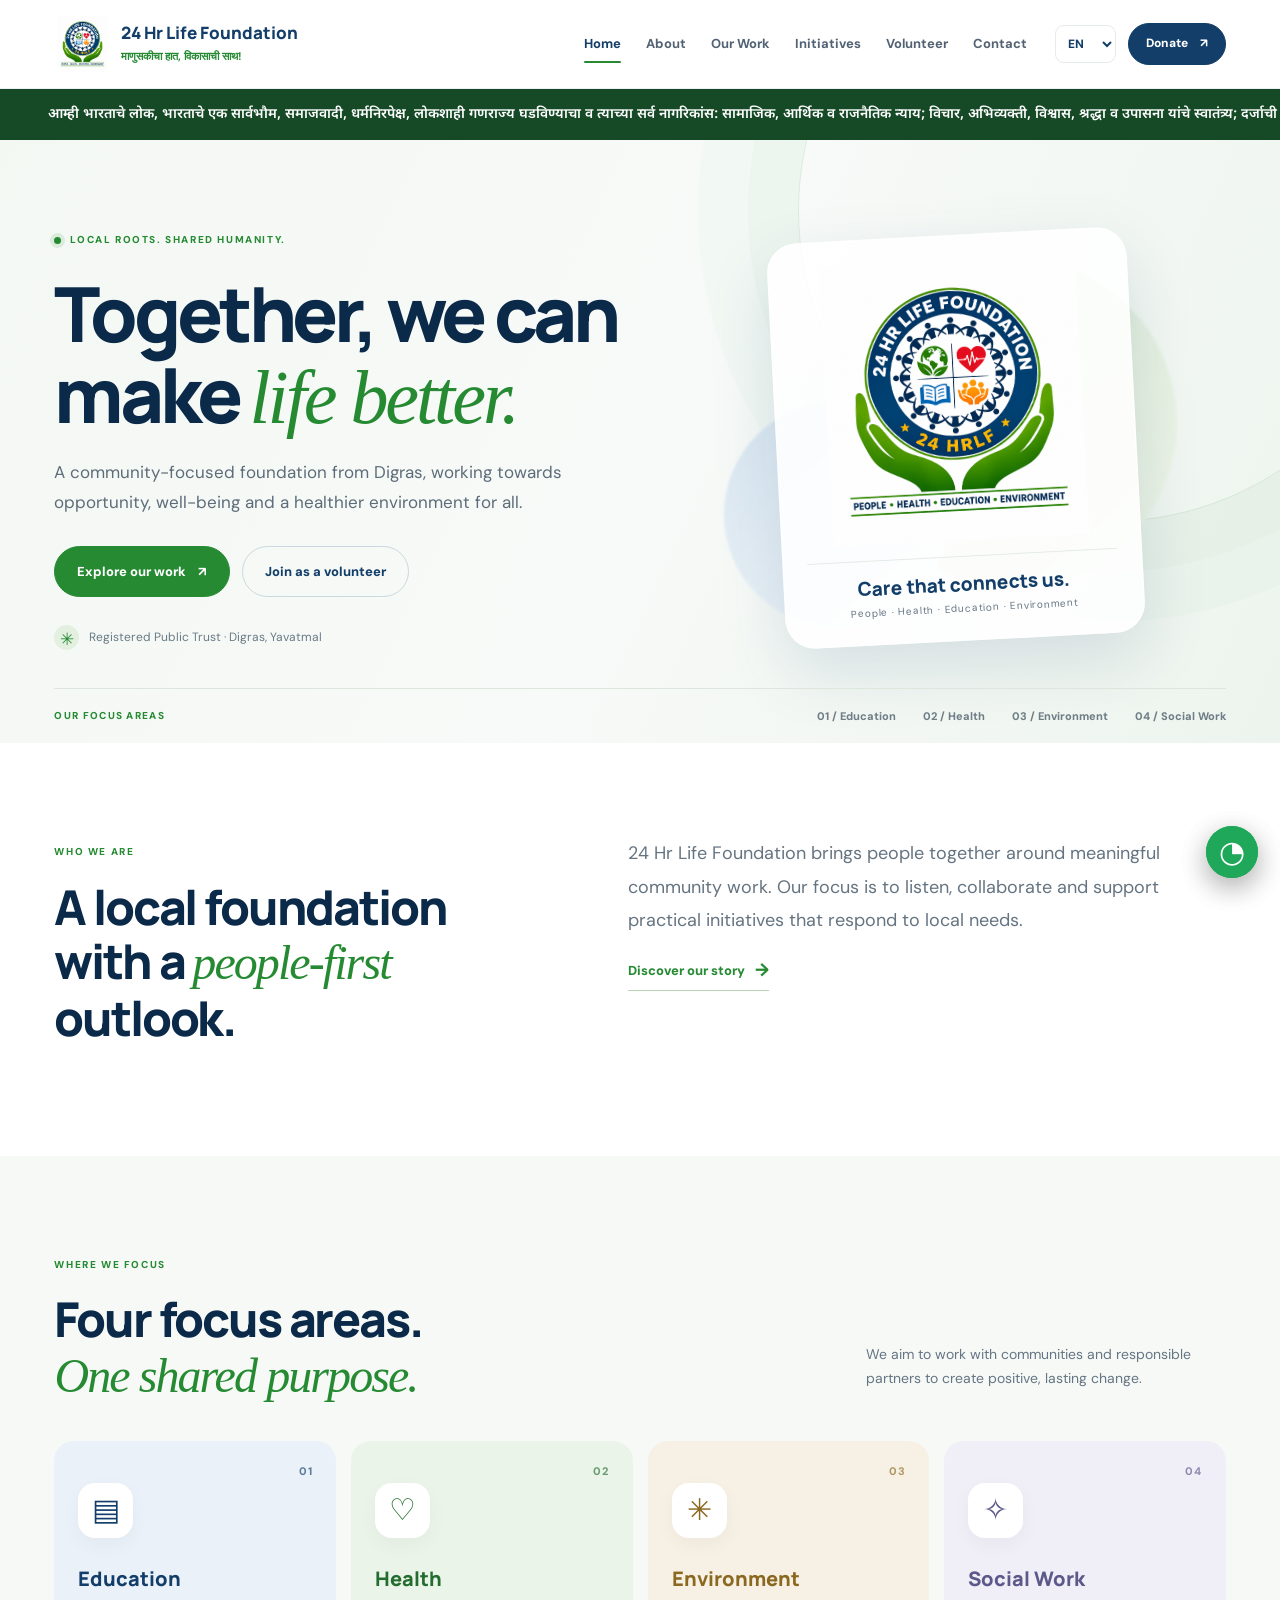
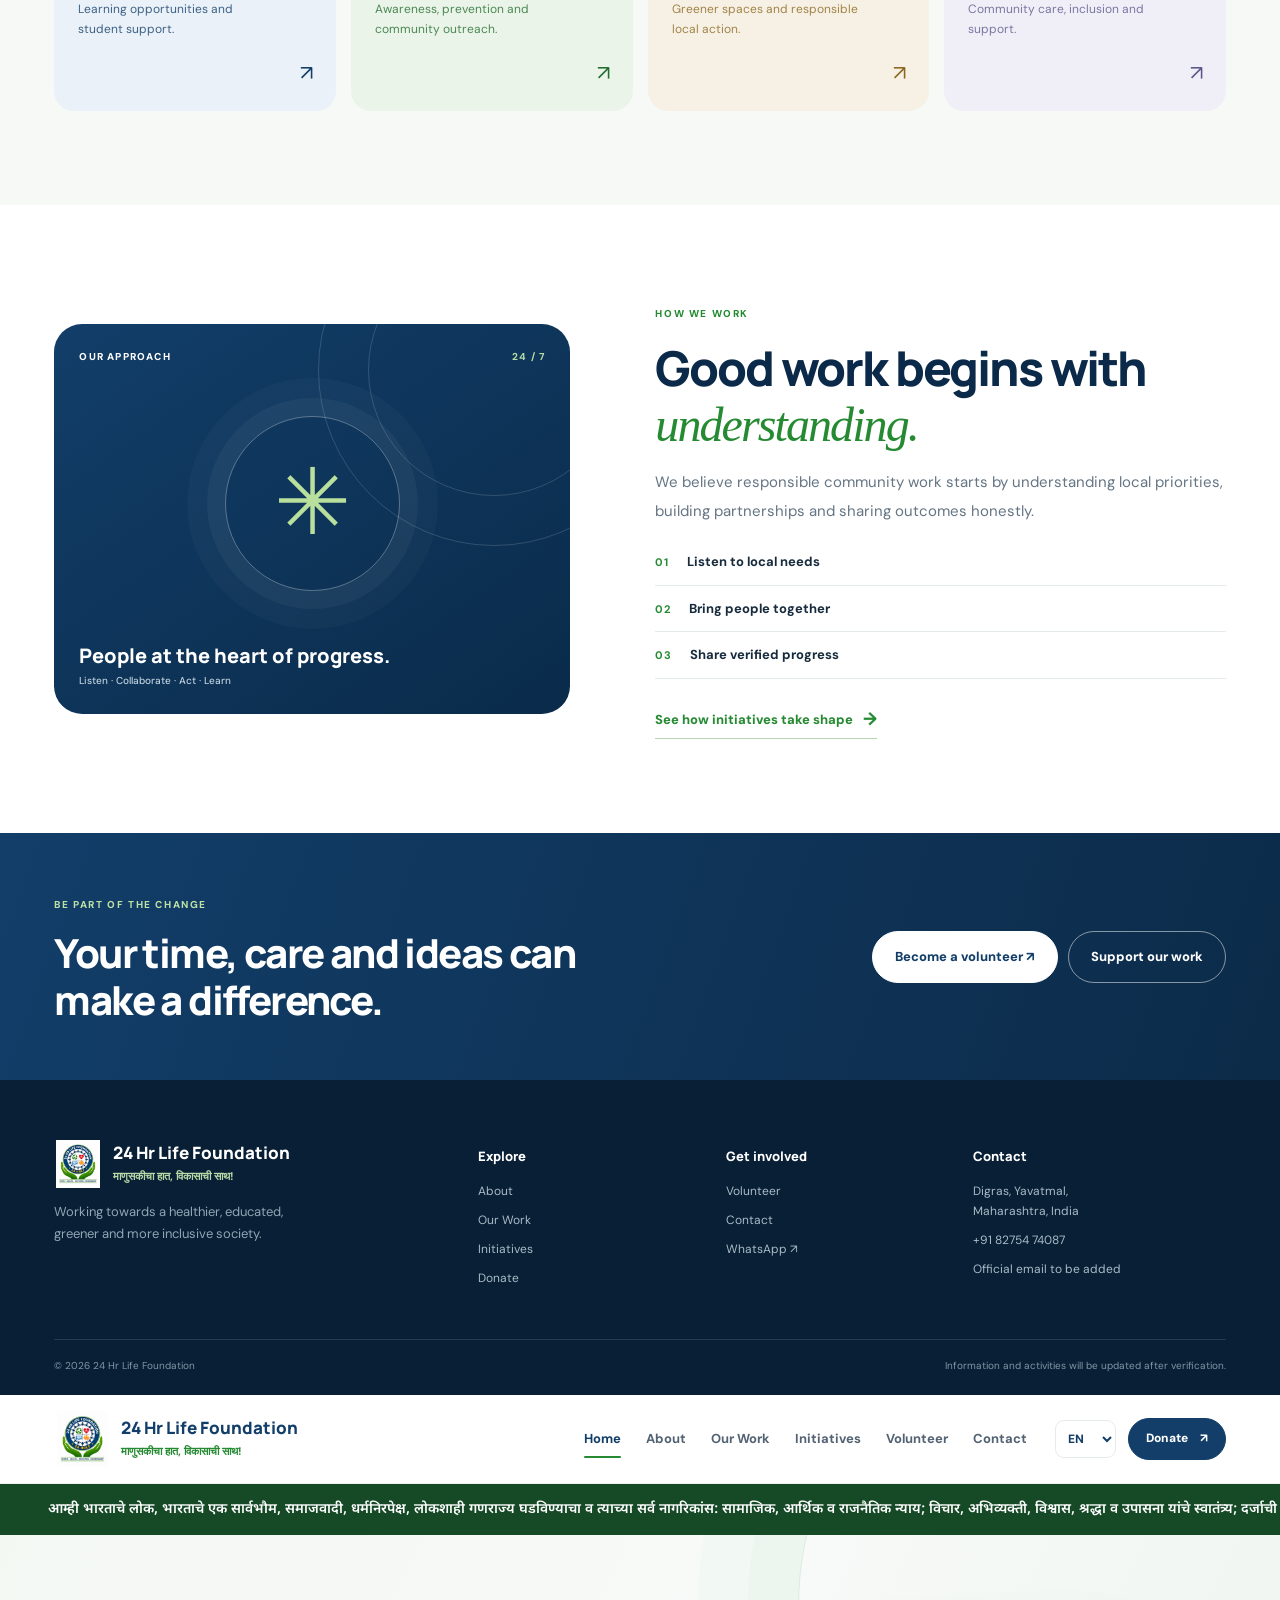
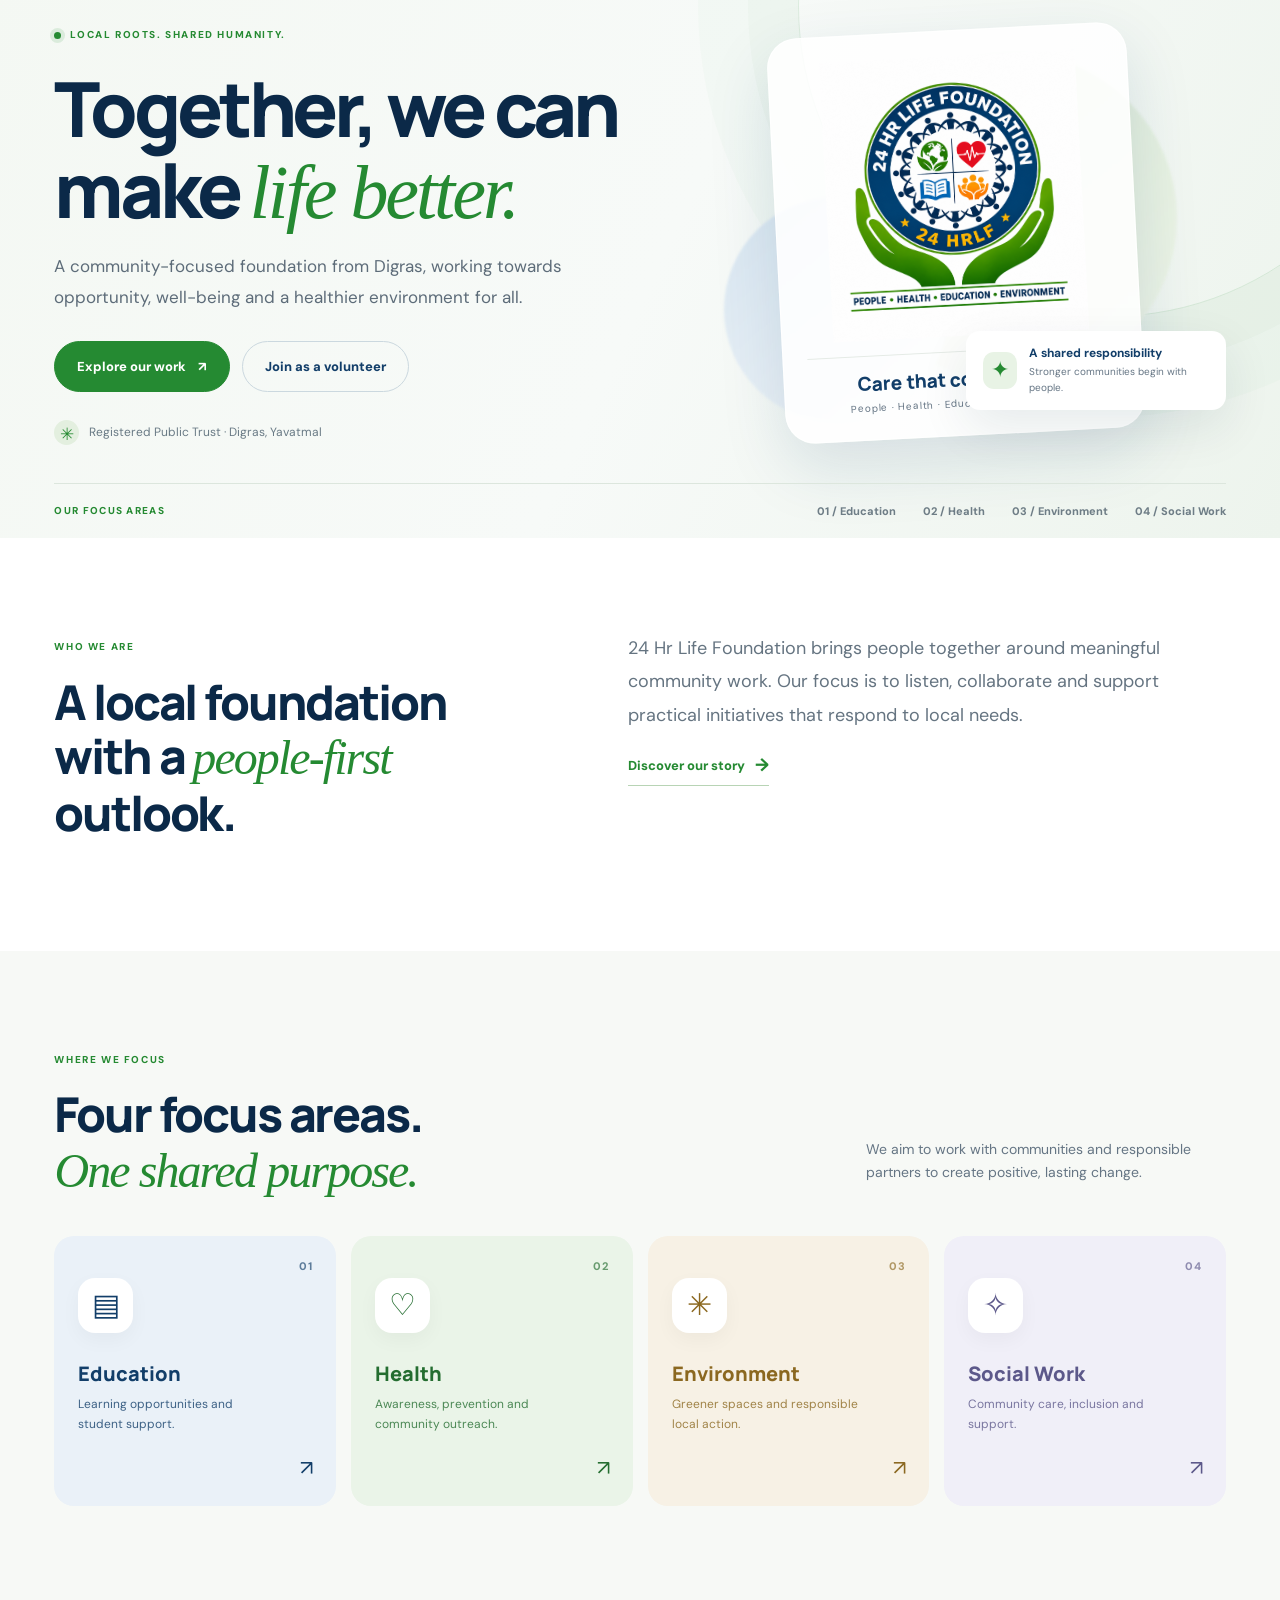
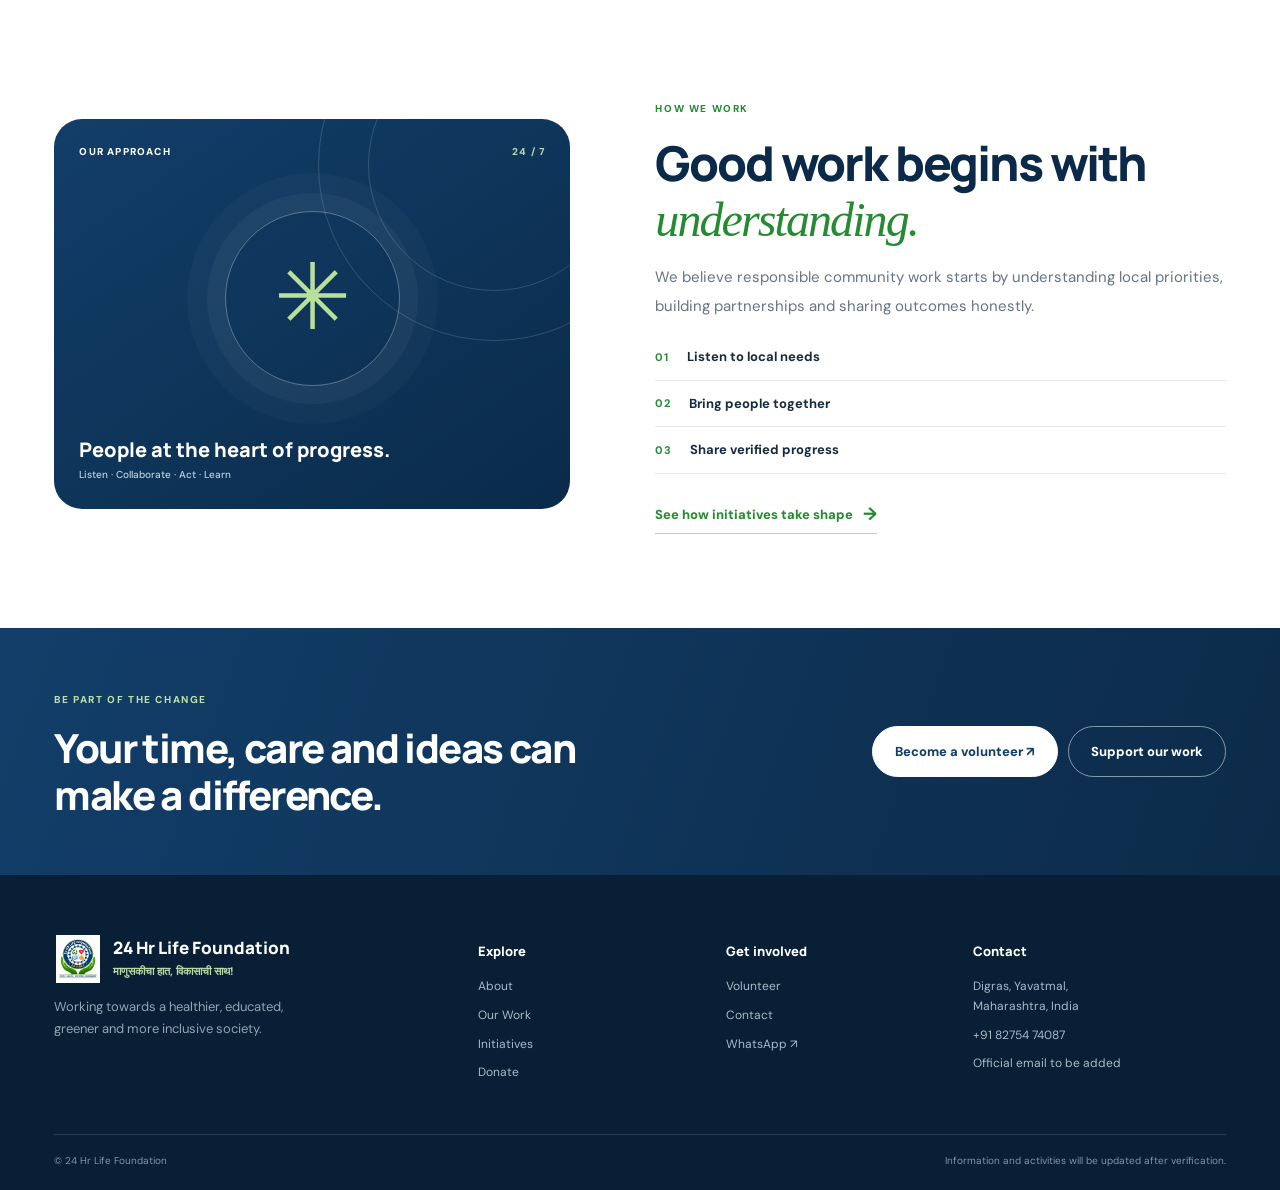
==== commit 739273c8: "Remove hero note container from homepage" ====
--- a/index.html
+++ b/index.html
@@ -1,4 +1,9 @@
-<!doctype html><html lang="en"><head><meta charset="utf-8"><meta name="viewport" content="width=device-width, initial-scale=1"><meta name="theme-color" content="#123e69"><meta name="description" content="24 Hr Life Foundation is a Public Trust in Digras, Yavatmal, focused on education, health, environment and social work."><meta name="google-site-verification" content="f9WTB4Z3k6Ik1pKLhSwXEQT7wN6tHqgFlhvGmWxSK6M"><title>Home | 24 Hr Life Foundation</title><link rel="preconnect" href="https://fonts.googleapis.com"><link rel="preconnect" href="https://fonts.gstatic.com" crossorigin><link href="https://fonts.googleapis.com/css2?family=DM+Sans:wght@400;500;600;700&family=Manrope:wght@400;500;600;700;800&display=swap" rel="stylesheet"><link href="https://fonts.googleapis.com/css2?family=Noto+Sans+Devanagari:wght@400;500;600;700&display=swap" rel="stylesheet"><link rel="stylesheet" href="css/style.css"></head><body>
+<!doctype html><html lang="en"><head><meta charset="utf-8"><meta name="viewport" content="width=device-width, initial-scale=1"><meta name="theme-color" content="#123e69"><meta name="description" content="24 Hr Life Foundation is a Public Trust in Digras, Yavatmal, focused on education, health, environment and social work."><meta name="google-site-verification" content="f9WTB4Z3k6Ik1pKLhSwXEQT7wN6tHqgFlhvGmWxSK6M"><title>Home | 24 Hr Life Foundation</title><link rel="preconnect" href="https://fonts.googleapis.com"><link rel="preconnect" href="https://fonts.gstatic.com" crossorigin=""><link href="https://fonts.googleapis.com/css2?family=DM+Sans:wght@400;500;600;700&amp;family=Manrope:wght@400;500;600;700;800&amp;display=swap" rel="stylesheet"><link href="https://fonts.googleapis.com/css2?family=Noto+Sans+Devanagari:wght@400;500;600;700&amp;display=swap" rel="stylesheet"><link rel="stylesheet" href="css/style.css"></head><body>
+<header class="site-header"><div class="container nav-wrap"><a class="brand" href="index.html" aria-label="24 Hr Life Foundation home"><img src="assets/foundation-logo.png" alt="24 Hr Life Foundation logo"><span><strong>24 Hr Life Foundation</strong><small>माणुसकीचा हात, विकासाची साथ!</small></span></a><button class="menu-toggle" id="menuToggle" aria-label="Open navigation" aria-expanded="false"><span></span><span></span><span></span></button><nav class="main-nav" id="mainNav" aria-label="Main navigation"><a href="index.html" data-nav="home" data-i18n="navHome" class="active">Home</a><a href="about.html" data-nav="about" data-i18n="navAbout">About</a><a href="our-work.html" data-nav="work" data-i18n="navWork">Our Work</a><a href="projects.html" data-nav="projects" data-i18n="navProjects">Initiatives</a><a href="volunteer.html" data-nav="volunteer" data-i18n="navVolunteer">Volunteer</a><a href="contact.html" data-nav="contact" data-i18n="navContact">Contact</a></nav><div class="nav-actions"><label class="sr-only" for="languageSelect">Select language</label><select id="languageSelect" class="language-select"><option value="en">EN</option><option value="hi">हिंदी</option><option value="mr">मराठी</option></select><a class="button button--small button--donate" href="donate.html" data-i18n="navDonate">Donate <span>↗</span></a></div></div></header><section class="constitution-ticker" aria-label="भारतीय संविधानाची उद्देशिका" tabindex="0"><div class="ticker__track"><p class="ticker__text">आम्ही भारताचे लोक, भारताचे एक सार्वभौम, समाजवादी, धर्मनिरपेक्ष, लोकशाही गणराज्य घडविण्याचा व त्याच्या सर्व नागरिकांस: सामाजिक, आर्थिक व राजनैतिक न्याय; विचार, अभिव्यक्ती, विश्वास, श्रद्धा व उपासना यांचे स्वातंत्र्य; दर्जाची व संधीची समानता; निश्चितपणे प्राप्त करून देण्याचा आणि त्या सर्वांमध्ये व्यक्तीची प्रतिष्ठा व राष्ट्राची एकता आणि एकात्मता यांचे आश्वासन देणारी बंधुता प्रवर्धित करण्याचा संकल्पपूर्वक निर्धार करून; आमच्या संविधानसभेत आज दिनांक सव्वीस नोव्हेंबर, १९४९ रोजी याद्वारे हे संविधान अंगीकृत आणि अधिनियमित करून स्वतःप्रत अर्पण करीत आहोत.</p><p class="ticker__text" aria-hidden="true">आम्ही भारताचे लोक, भारताचे एक सार्वभौम, समाजवादी, धर्मनिरपेक्ष, लोकशाही गणराज्य घडविण्याचा व त्याच्या सर्व नागरिकांस: सामाजिक, आर्थिक व राजनैतिक न्याय; विचार, अभिव्यक्ती, विश्वास, श्रद्धा व उपासना यांचे स्वातंत्र्य; दर्जाची व संधीची समानता; निश्चितपणे प्राप्त करून देण्याचा आणि त्या सर्वांमध्ये व्यक्तीची प्रतिष्ठा व राष्ट्राची एकता आणि एकात्मता यांचे आश्वासन देणारी बंधुता प्रवर्धित करण्याचा संकल्पपूर्वक निर्धार करून; आमच्या संविधानसभेत आज दिनांक सव्वीस नोव्हेंबर, १९४९ रोजी याद्वारे हे संविधान अंगीकृत आणि अधिनियमित करून स्वतःप्रत अर्पण करीत आहोत.</p></div></section><main><section class="hero"><div class="container hero-grid"><div class="hero-copy"><div class="eyebrow"><span class="eyebrow-dot"></span><span data-i18n="heroEyebrow">LOCAL ROOTS. SHARED HUMANITY.</span></div><h1 data-i18n="heroTitle">Together, we can make <em>life better.</em></h1><p class="hero-lead" data-i18n="heroText">A community-focused foundation from Digras, working towards opportunity, well-being and a healthier environment for all.</p><div class="hero-actions"><a class="button" href="our-work.html" data-i18n="exploreWork">Explore our work <span>↗</span></a><a class="button button--outline" href="volunteer.html" data-i18n="joinUs">Join as a volunteer</a></div><div class="hero-proof"><span class="proof-mark">✳</span><span data-i18n="heroTrust">Registered Public Trust · Digras, Yavatmal</span></div></div><div class="hero-art"><div class="hero-art__orb orb-one"></div><div class="hero-art__orb orb-two"></div><div class="hero-art__card"><img src="assets/foundation-logo.png" alt="24 Hr Life Foundation emblem"><div><strong data-i18n="heroCardTitle">Care that connects us.</strong><span data-i18n="heroCardText">People · Health · Education · Environment</span></div></div></div></div><div class="hero-bottom container"><span data-i18n="heroBottom">OUR FOCUS AREAS</span><div><span>01 / Education</span><span>02 / Health</span><span>03 / Environment</span><span>04 / Social Work</span></div></div></section>
+<section class="section intro-section"><div class="container intro-grid"><div><span class="eyebrow" data-i18n="whoEyebrow">WHO WE ARE</span><h2 data-i18n="introTitle">A local foundation with a <em>people-first</em> outlook.</h2></div><div><p class="large-copy" data-i18n="introText">24 Hr Life Foundation brings people together around meaningful community work. Our focus is to listen, collaborate and support practical initiatives that respond to local needs.</p><a class="text-link" href="about.html" data-i18n="readAbout">Discover our story <span>→</span></a></div></div></section>
+<section class="section focus-section"><div class="container"><div class="section-heading"><div><span class="eyebrow" data-i18n="focusEyebrow">WHERE WE FOCUS</span><h2 data-i18n="focusTitle">Four focus areas.<br><em>One shared purpose.</em></h2></div><p data-i18n="focusText">We aim to work with communities and responsible partners to create positive, lasting change.</p></div><div class="focus-grid"><a class="focus-card focus-card--blue" href="our-work.html#education"><span class="focus-number">01</span><span class="focus-icon">▤</span><h3 data-i18n="education">Education</h3><p data-i18n="educationDesc">Learning opportunities and student support.</p><span class="card-arrow">↗</span></a><a class="focus-card focus-card--green" href="our-work.html#health"><span class="focus-number">02</span><span class="focus-icon">♡</span><h3 data-i18n="health">Health</h3><p data-i18n="healthDesc">Awareness, prevention and community outreach.</p><span class="card-arrow">↗</span></a><a class="focus-card focus-card--sand" href="our-work.html#environment"><span class="focus-number">03</span><span class="focus-icon">✳</span><h3 data-i18n="environment">Environment</h3><p data-i18n="environmentDesc">Greener spaces and responsible local action.</p><span class="card-arrow">↗</span></a><a class="focus-card focus-card--lavender" href="our-work.html#social"><span class="focus-number">04</span><span class="focus-icon">✧</span><h3 data-i18n="socialWork">Social Work</h3><p data-i18n="socialDesc">Community care, inclusion and support.</p><span class="card-arrow">↗</span></a></div></div></section>
+<section class="section story-section"><div class="container story-grid"><div class="story-panel"><div class="story-panel__top"><span data-i18n="ourApproach">OUR APPROACH</span><span>24 / 7</span></div><div class="story-symbol">✳</div><div class="story-panel__bottom"><b data-i18n="approachTitle">People at the heart of progress.</b><span data-i18n="approachSub">Listen · Collaborate · Act · Learn</span></div></div><div class="story-copy"><span class="eyebrow" data-i18n="approachEyebrow">HOW WE WORK</span><h2 data-i18n="approachHeading">Good work begins with <em>understanding.</em></h2><p data-i18n="approachText">We believe responsible community work starts by understanding local priorities, building partnerships and sharing outcomes honestly.</p><div class="mini-steps"><div><b>01</b><span data-i18n="listen">Listen to local needs</span></div><div><b>02</b><span data-i18n="partner">Bring people together</span></div><div><b>03</b><span data-i18n="share">Share verified progress</span></div></div><a class="text-link" href="projects.html" data-i18n="seeInitiatives">See how initiatives take shape <span>→</span></a></div></div></section>
+<section class="cta-band"><div class="container cta-band__inner"><div><span class="eyebrow eyebrow--light" data-i18n="bePart">BE PART OF THE CHANGE</span><h2 data-i18n="ctaHeading">Your time, care and ideas can make a difference.</h2></div><div class="cta-actions"><a class="button button--white" href="volunteer.html" data-i18n="volunteerNow">Become a volunteer ↗</a><a class="button button--glass" href="donate.html" data-i18n="supportUs">Support our work</a></div></div></section></main><footer class="site-footer"><div class="container footer-grid"><div class="footer-brand"><a class="brand brand--footer" href="index.html"><img src="assets/foundation-logo.png" alt=""><span><strong>24 Hr Life Foundation</strong><small>माणुसकीचा हात, विकासाची साथ!</small></span></a><p data-i18n="footerIntro">Working towards a healthier, educated, greener and more inclusive society.</p></div><div><h3 data-i18n="footerExplore">Explore</h3><a href="about.html" data-i18n="navAbout">About</a><a href="our-work.html" data-i18n="navWork">Our Work</a><a href="projects.html" data-i18n="navProjects">Initiatives</a><a href="donate.html" data-i18n="navDonate">Donate</a></div><div><h3 data-i18n="footerGetInvolved">Get involved</h3><a href="volunteer.html" data-i18n="navVolunteer">Volunteer</a><a href="contact.html" data-i18n="navContact">Contact</a><a href="https://wa.me/918275474087" target="_blank" rel="noopener">WhatsApp ↗</a></div><div><h3 data-i18n="footerContact">Contact</h3><p>Digras, Yavatmal,<br>Maharashtra, India</p><a href="tel:+918275474087">+91 82754 74087</a><p class="muted">Official email to be added</p></div></div><div class="container footer-bottom"><span>© <span id="year">2026</span> 24 Hr Life Foundation</span><span data-i18n="footerNote">Information and activities will be updated after verification.</span></div></footer><a class="floating-whatsapp" href="https://wa.me/918275474087" target="_blank" rel="noopener" aria-label="Chat on WhatsApp">◔</a><script src="js/translations.js"></script><script src="js/main.js"></script></body></html><!doctype html><html lang="en"><head><meta charset="utf-8"><meta name="viewport" content="width=device-width, initial-scale=1"><meta name="theme-color" content="#123e69"><meta name="description" content="24 Hr Life Foundation is a Public Trust in Digras, Yavatmal, focused on education, health, environment and social work."><meta name="google-site-verification" content="f9WTB4Z3k6Ik1pKLhSwXEQT7wN6tHqgFlhvGmWxSK6M"><title>Home | 24 Hr Life Foundation</title><link rel="preconnect" href="https://fonts.googleapis.com"><link rel="preconnect" href="https://fonts.gstatic.com" crossorigin><link href="https://fonts.googleapis.com/css2?family=DM+Sans:wght@400;500;600;700&family=Manrope:wght@400;500;600;700;800&display=swap" rel="stylesheet"><link href="https://fonts.googleapis.com/css2?family=Noto+Sans+Devanagari:wght@400;500;600;700&display=swap" rel="stylesheet"><link rel="stylesheet" href="css/style.css"></head><body>
 <header class="site-header"><div class="container nav-wrap"><a class="brand" href="index.html" aria-label="24 Hr Life Foundation home"><img src="assets/foundation-logo.png" alt="24 Hr Life Foundation logo"><span><strong>24 Hr Life Foundation</strong><small>माणुसकीचा हात, विकासाची साथ!</small></span></a><button class="menu-toggle" id="menuToggle" aria-label="Open navigation" aria-expanded="false"><span></span><span></span><span></span></button><nav class="main-nav" id="mainNav" aria-label="Main navigation"><a href="index.html" data-nav="home" data-i18n="navHome">Home</a><a href="about.html" data-nav="about" data-i18n="navAbout">About</a><a href="our-work.html" data-nav="work" data-i18n="navWork">Our Work</a><a href="projects.html" data-nav="projects" data-i18n="navProjects">Initiatives</a><a href="volunteer.html" data-nav="volunteer" data-i18n="navVolunteer">Volunteer</a><a href="contact.html" data-nav="contact" data-i18n="navContact">Contact</a></nav><div class="nav-actions"><label class="sr-only" for="languageSelect">Select language</label><select id="languageSelect" class="language-select"><option value="en">EN</option><option value="hi">हिंदी</option><option value="mr">मराठी</option></select><a class="button button--small button--donate" href="donate.html" data-i18n="navDonate">Donate <span>↗</span></a></div></div></header><section class="constitution-ticker" aria-label="भारतीय संविधानाची उद्देशिका" tabindex="0"><div class="ticker__track"><p class="ticker__text">आम्ही भारताचे लोक, भारताचे एक सार्वभौम, समाजवादी, धर्मनिरपेक्ष, लोकशाही गणराज्य घडविण्याचा व त्याच्या सर्व नागरिकांस: सामाजिक, आर्थिक व राजनैतिक न्याय; विचार, अभिव्यक्ती, विश्वास, श्रद्धा व उपासना यांचे स्वातंत्र्य; दर्जाची व संधीची समानता; निश्चितपणे प्राप्त करून देण्याचा आणि त्या सर्वांमध्ये व्यक्तीची प्रतिष्ठा व राष्ट्राची एकता आणि एकात्मता यांचे आश्वासन देणारी बंधुता प्रवर्धित करण्याचा संकल्पपूर्वक निर्धार करून; आमच्या संविधानसभेत आज दिनांक सव्वीस नोव्हेंबर, १९४९ रोजी याद्वारे हे संविधान अंगीकृत आणि अधिनियमित करून स्वतःप्रत अर्पण करीत आहोत.</p><p class="ticker__text" aria-hidden="true">आम्ही भारताचे लोक, भारताचे एक सार्वभौम, समाजवादी, धर्मनिरपेक्ष, लोकशाही गणराज्य घडविण्याचा व त्याच्या सर्व नागरिकांस: सामाजिक, आर्थिक व राजनैतिक न्याय; विचार, अभिव्यक्ती, विश्वास, श्रद्धा व उपासना यांचे स्वातंत्र्य; दर्जाची व संधीची समानता; निश्चितपणे प्राप्त करून देण्याचा आणि त्या सर्वांमध्ये व्यक्तीची प्रतिष्ठा व राष्ट्राची एकता आणि एकात्मता यांचे आश्वासन देणारी बंधुता प्रवर्धित करण्याचा संकल्पपूर्वक निर्धार करून; आमच्या संविधानसभेत आज दिनांक सव्वीस नोव्हेंबर, १९४९ रोजी याद्वारे हे संविधान अंगीकृत आणि अधिनियमित करून स्वतःप्रत अर्पण करीत आहोत.</p></div></section><main><section class="hero"><div class="container hero-grid"><div class="hero-copy"><div class="eyebrow"><span class="eyebrow-dot"></span><span data-i18n="heroEyebrow">LOCAL ROOTS. SHARED HUMANITY.</span></div><h1 data-i18n="heroTitle">Together, we can make <em>life better.</em></h1><p class="hero-lead" data-i18n="heroText">A community-focused foundation from Digras, working towards opportunity, well-being and a healthier environment for all.</p><div class="hero-actions"><a class="button" href="our-work.html" data-i18n="exploreWork">Explore our work <span>↗</span></a><a class="button button--outline" href="volunteer.html" data-i18n="joinUs">Join as a volunteer</a></div><div class="hero-proof"><span class="proof-mark">✳</span><span data-i18n="heroTrust">Registered Public Trust · Digras, Yavatmal</span></div></div><div class="hero-art"><div class="hero-art__orb orb-one"></div><div class="hero-art__orb orb-two"></div><div class="hero-art__card"><img src="assets/foundation-logo.png" alt="24 Hr Life Foundation emblem"><div><strong data-i18n="heroCardTitle">Care that connects us.</strong><span data-i18n="heroCardText">People · Health · Education · Environment</span></div></div><div class="hero-note"><span class="note-icon">✦</span><span><b data-i18n="heroNoteTitle">A shared responsibility</b><small data-i18n="heroNoteText">Stronger communities begin with people.</small></span></div></div></div><div class="hero-bottom container"><span data-i18n="heroBottom">OUR FOCUS AREAS</span><div><span>01 / Education</span><span>02 / Health</span><span>03 / Environment</span><span>04 / Social Work</span></div></div></section>
 <section class="section intro-section"><div class="container intro-grid"><div><span class="eyebrow" data-i18n="whoEyebrow">WHO WE ARE</span><h2 data-i18n="introTitle">A local foundation with a <em>people-first</em> outlook.</h2></div><div><p class="large-copy" data-i18n="introText">24 Hr Life Foundation brings people together around meaningful community work. Our focus is to listen, collaborate and support practical initiatives that respond to local needs.</p><a class="text-link" href="about.html" data-i18n="readAbout">Discover our story <span>→</span></a></div></div></section>
 <section class="section focus-section"><div class="container"><div class="section-heading"><div><span class="eyebrow" data-i18n="focusEyebrow">WHERE WE FOCUS</span><h2 data-i18n="focusTitle">Four focus areas.<br><em>One shared purpose.</em></h2></div><p data-i18n="focusText">We aim to work with communities and responsible partners to create positive, lasting change.</p></div><div class="focus-grid"><a class="focus-card focus-card--blue" href="our-work.html#education"><span class="focus-number">01</span><span class="focus-icon">▤</span><h3 data-i18n="education">Education</h3><p data-i18n="educationDesc">Learning opportunities and student support.</p><span class="card-arrow">↗</span></a><a class="focus-card focus-card--green" href="our-work.html#health"><span class="focus-number">02</span><span class="focus-icon">♡</span><h3 data-i18n="health">Health</h3><p data-i18n="healthDesc">Awareness, prevention and community outreach.</p><span class="card-arrow">↗</span></a><a class="focus-card focus-card--sand" href="our-work.html#environment"><span class="focus-number">03</span><span class="focus-icon">✳</span><h3 data-i18n="environment">Environment</h3><p data-i18n="environmentDesc">Greener spaces and responsible local action.</p><span class="card-arrow">↗</span></a><a class="focus-card focus-card--lavender" href="our-work.html#social"><span class="focus-number">04</span><span class="focus-icon">✧</span><h3 data-i18n="socialWork">Social Work</h3><p data-i18n="socialDesc">Community care, inclusion and support.</p><span class="card-arrow">↗</span></a></div></div></section>
--- a/css/style.css
+++ b/css/style.css
@@ -12,6 +12,8 @@
 .constitution-ticker:focus-visible{outline:3px solid #fff;outline-offset:-3px}
 @keyframes preamble-ticker{from{transform:translateX(0)}to{transform:translateX(-50%)}}
 @media(prefers-reduced-motion:reduce){.ticker__track{width:100%;animation:none;transform:none}.ticker__text{white-space:normal;text-align:center;padding:0 1.25rem}.ticker__text[aria-hidden=true]{display:none}}
+
+.leadership-grid{display:grid;grid-template-columns:repeat(3,minmax(0,1fr));gap:20px}.leadership-grid .founder-card{width:100%;max-width:none;min-height:193px;padding:24px;gap:18px}.leadership-grid .founder-monogram{width:72px;height:72px;flex:0 0 72px;font-size:21px}.leadership-grid .founder-card h2{font-size:24px}.leadership-grid .founder-card .eyebrow{font-size:8px}@media(max-width:820px){.leadership-grid{grid-template-columns:1fr}.leadership-grid .founder-card{min-height:0}}@media(max-width:540px){.leadership-grid .founder-card{align-items:flex-start;padding:22px;gap:15px}.leadership-grid .founder-monogram{width:62px;height:62px;flex-basis:62px;font-size:18px}.leadership-grid .founder-card h2{font-size:22px}}
 
 .work-gallery-section{background:#f7faf8}
 .work-photo-grid{display:grid;grid-template-columns:repeat(3,1fr);gap:20px}
--- a/css/style.css
+++ b/css/style.css
@@ -12,6 +12,8 @@
 .constitution-ticker:focus-visible{outline:3px solid #fff;outline-offset:-3px}
 @keyframes preamble-ticker{from{transform:translateX(0)}to{transform:translateX(-50%)}}
 @media(prefers-reduced-motion:reduce){.ticker__track{width:100%;animation:none;transform:none}.ticker__text{white-space:normal;text-align:center;padding:0 1.25rem}.ticker__text[aria-hidden=true]{display:none}}
+
+.leadership-grid{display:grid;grid-template-columns:repeat(3,minmax(0,1fr));gap:20px}.leadership-grid .founder-card{width:100%;max-width:none;min-height:193px;padding:24px;gap:18px}.leadership-grid .founder-monogram{width:72px;height:72px;flex:0 0 72px;font-size:21px}.leadership-grid .founder-card h2{font-size:24px}.leadership-grid .founder-card .eyebrow{font-size:8px}@media(max-width:820px){.leadership-grid{grid-template-columns:1fr}.leadership-grid .founder-card{min-height:0}}@media(max-width:540px){.leadership-grid .founder-card{align-items:flex-start;padding:22px;gap:15px}.leadership-grid .founder-monogram{width:62px;height:62px;flex-basis:62px;font-size:18px}.leadership-grid .founder-card h2{font-size:22px}}
 
 .work-gallery-section{background:#f7faf8}
 .work-photo-grid{display:grid;grid-template-columns:repeat(3,1fr);gap:20px}
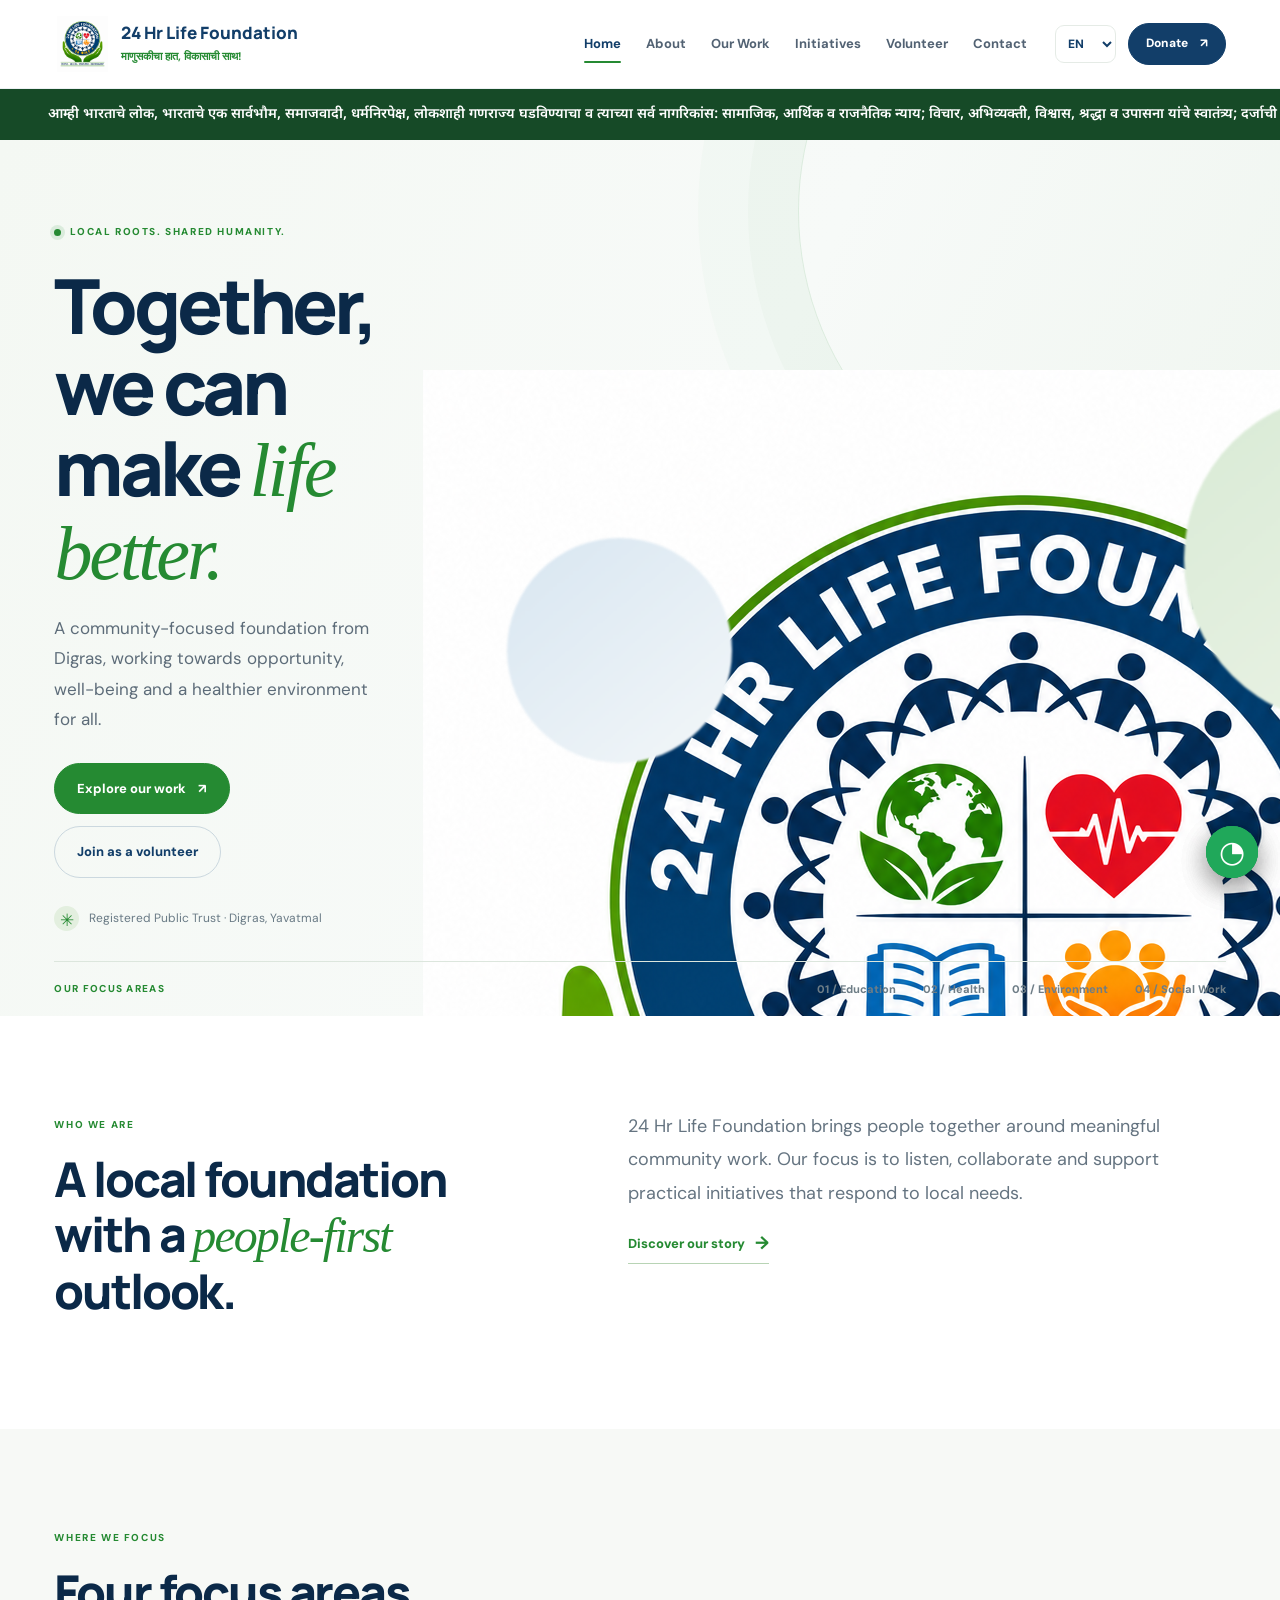
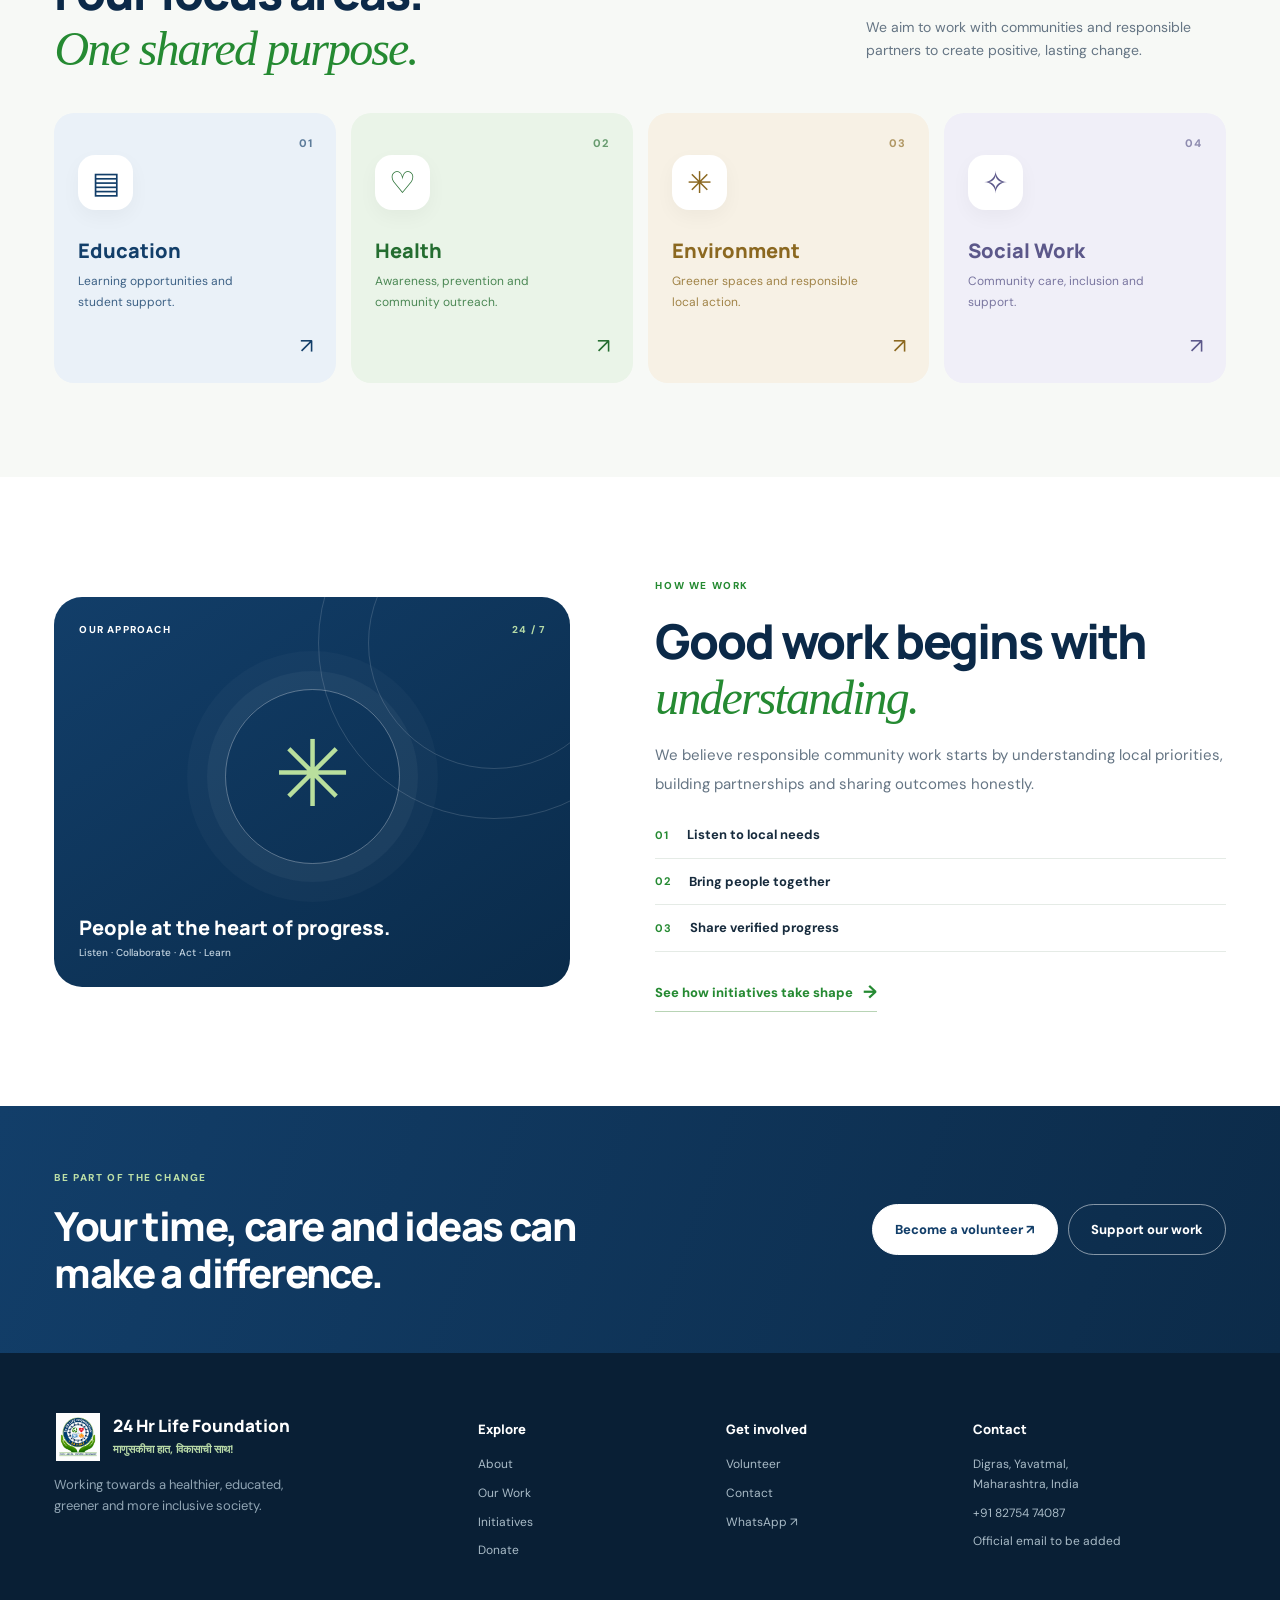
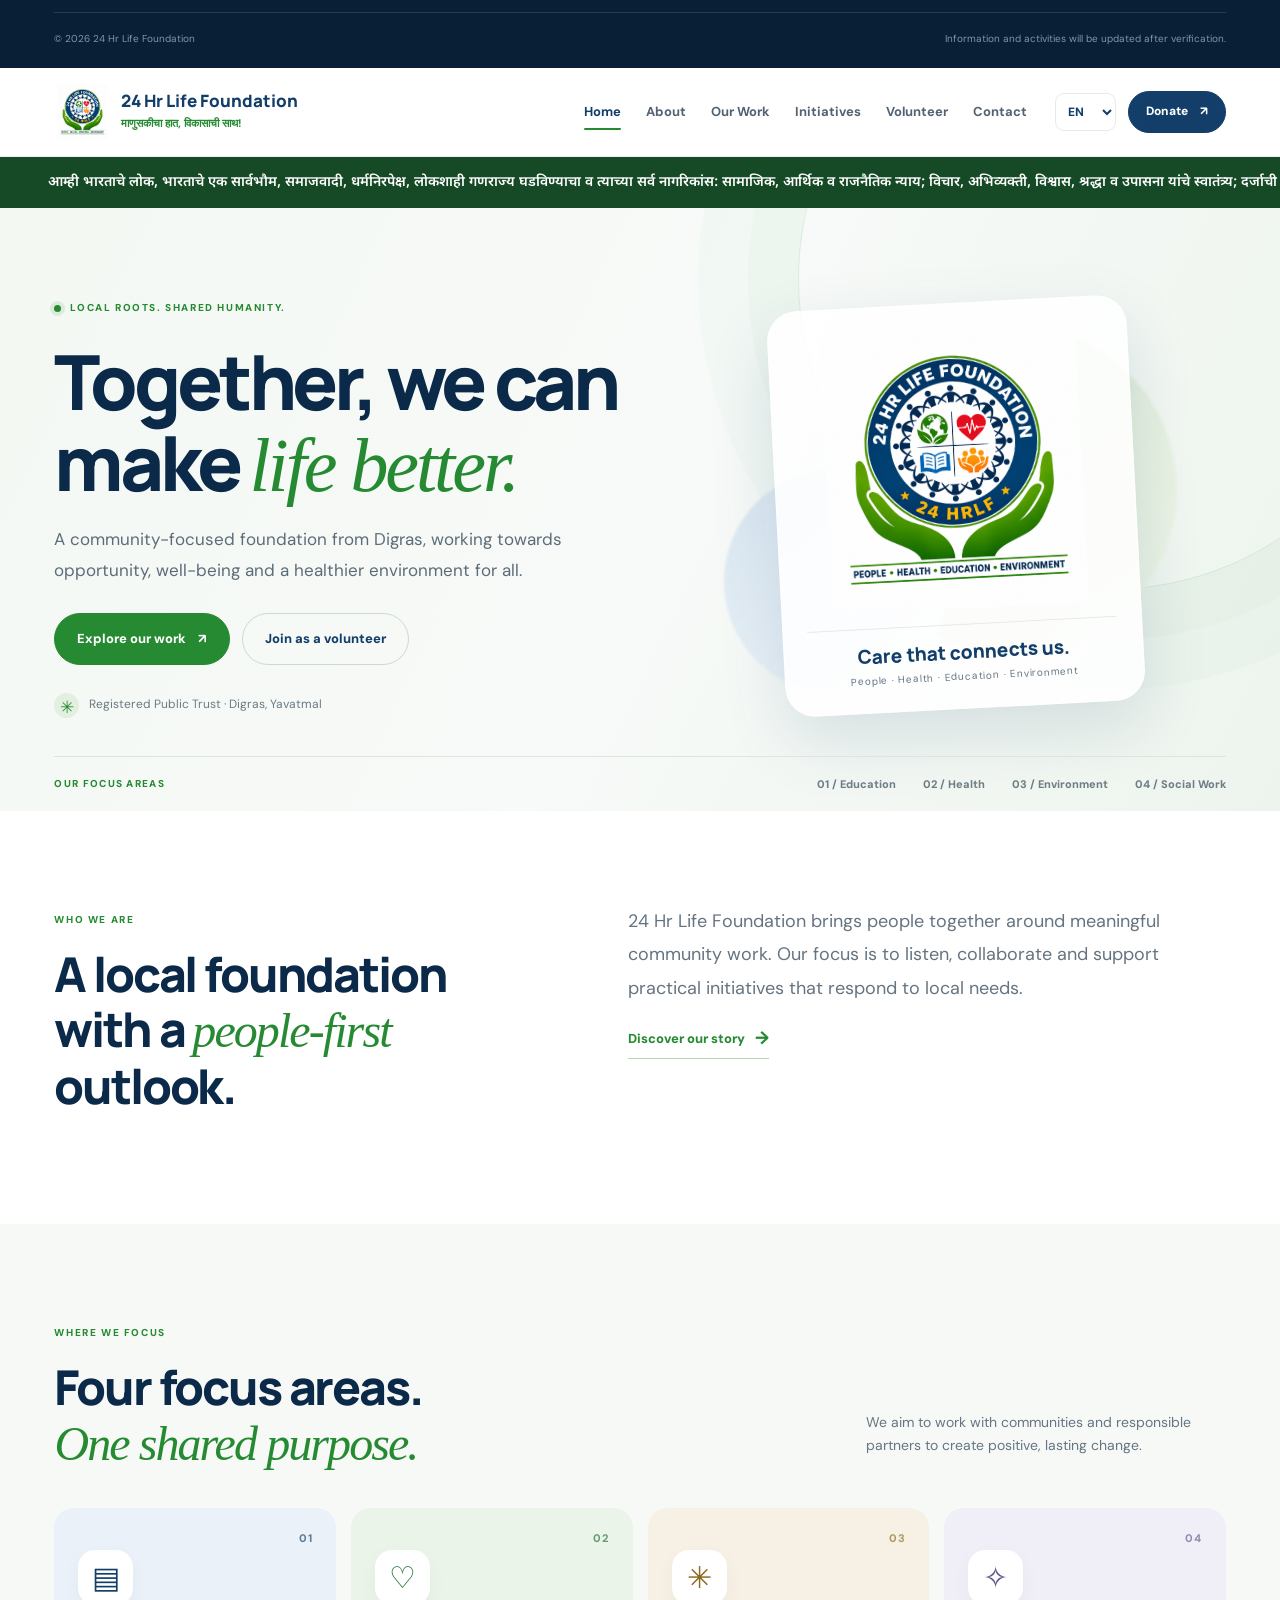
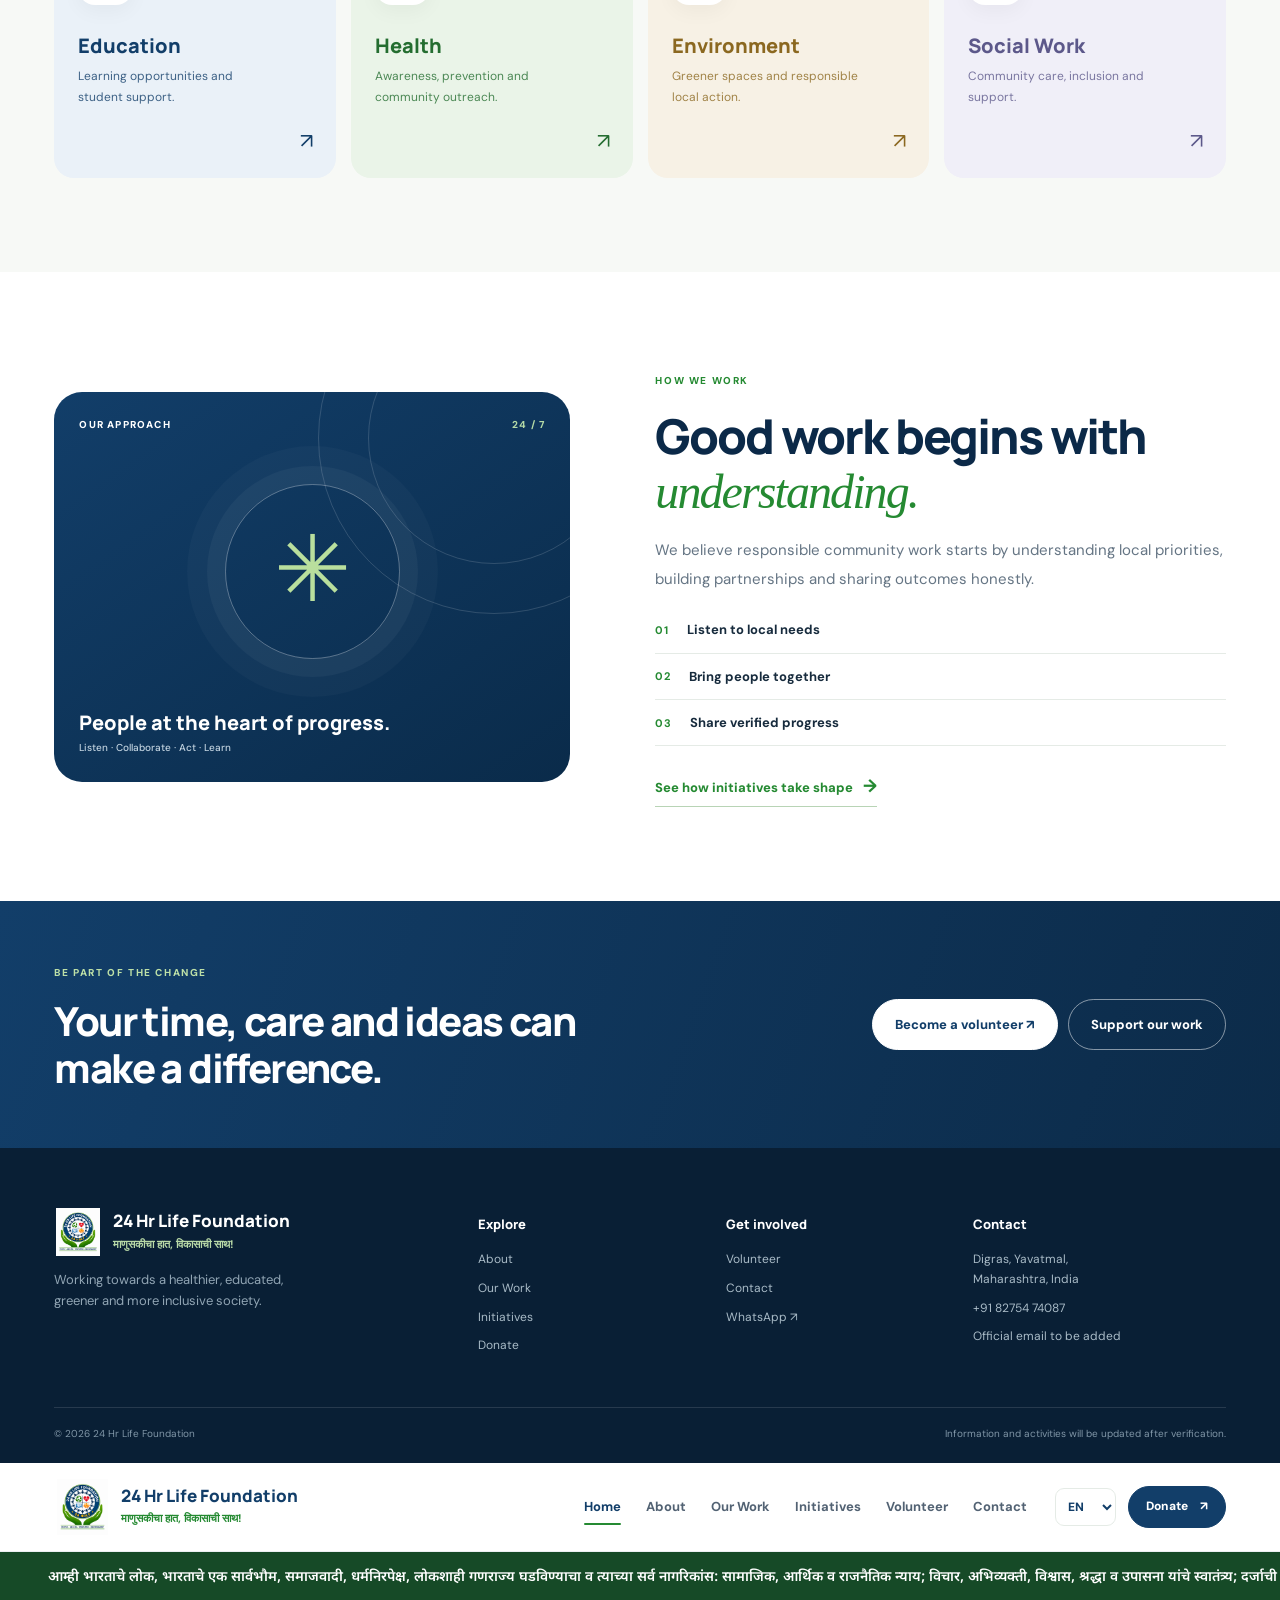
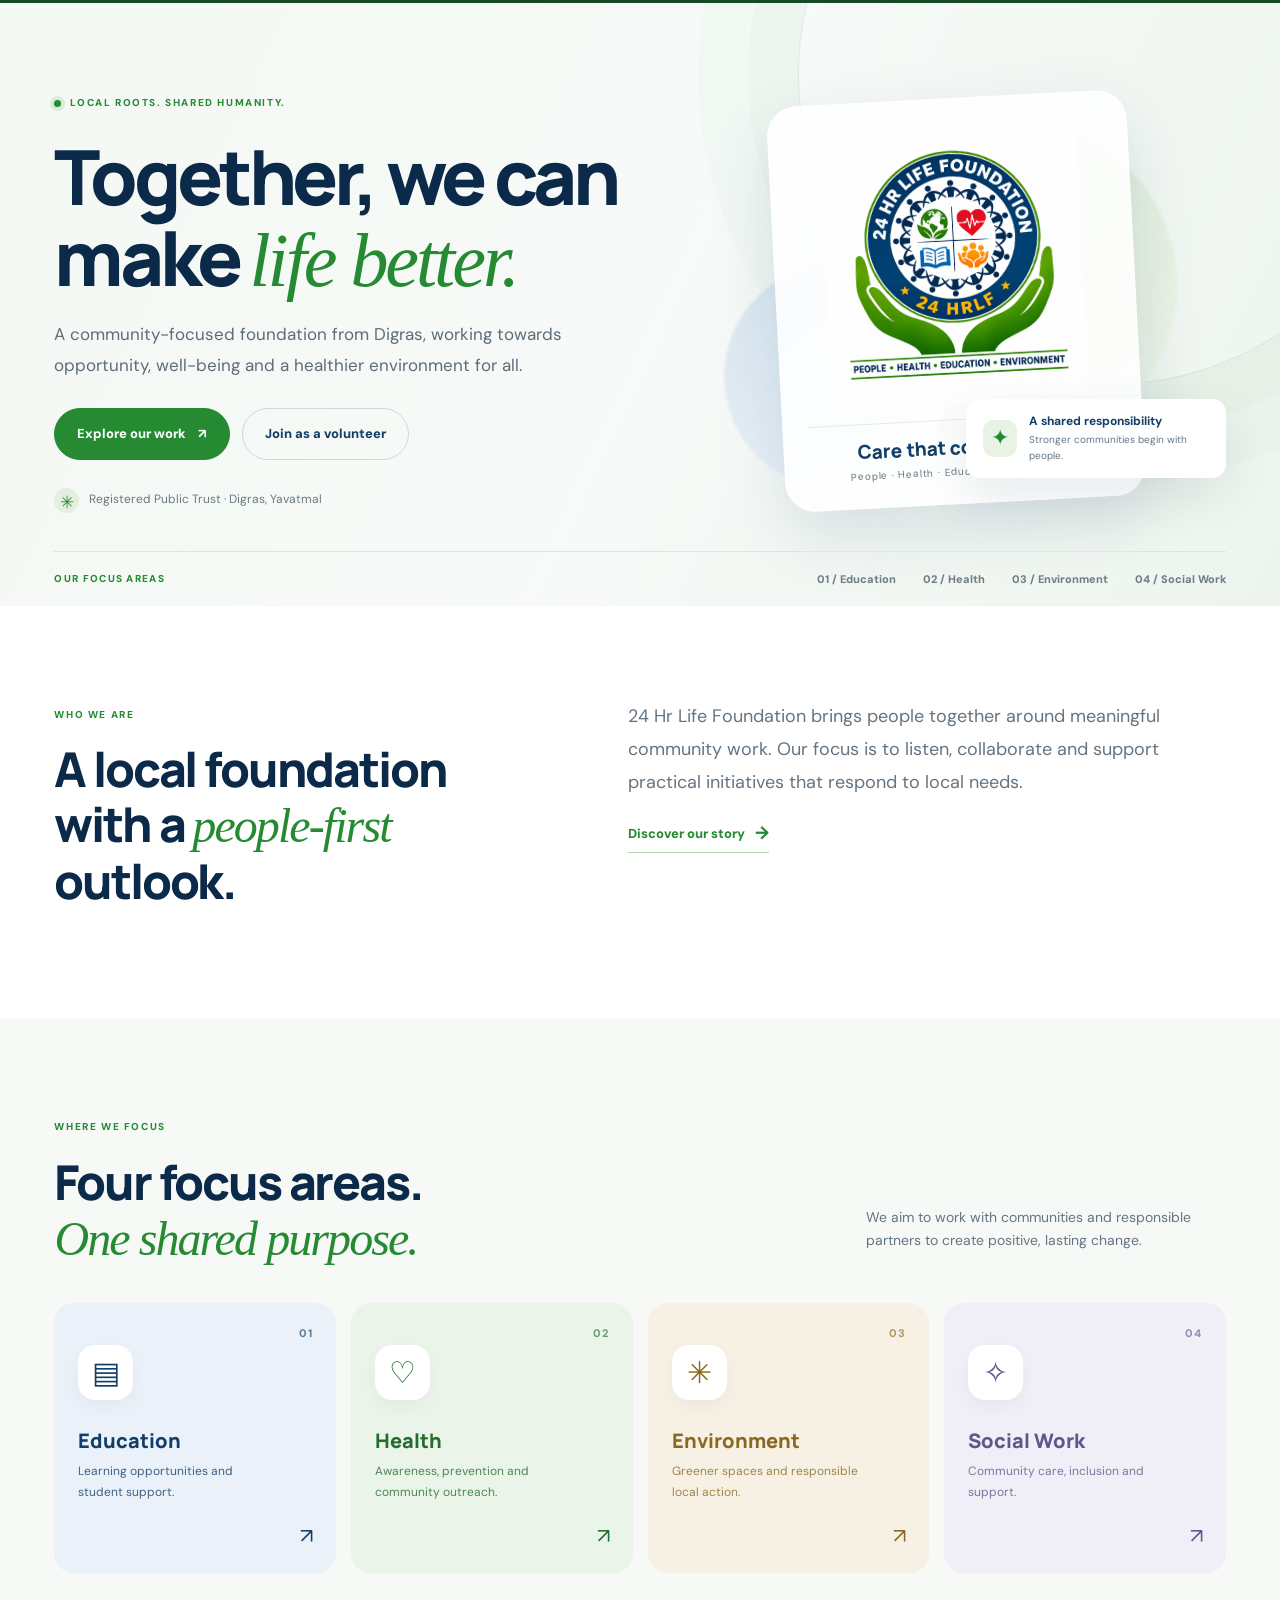
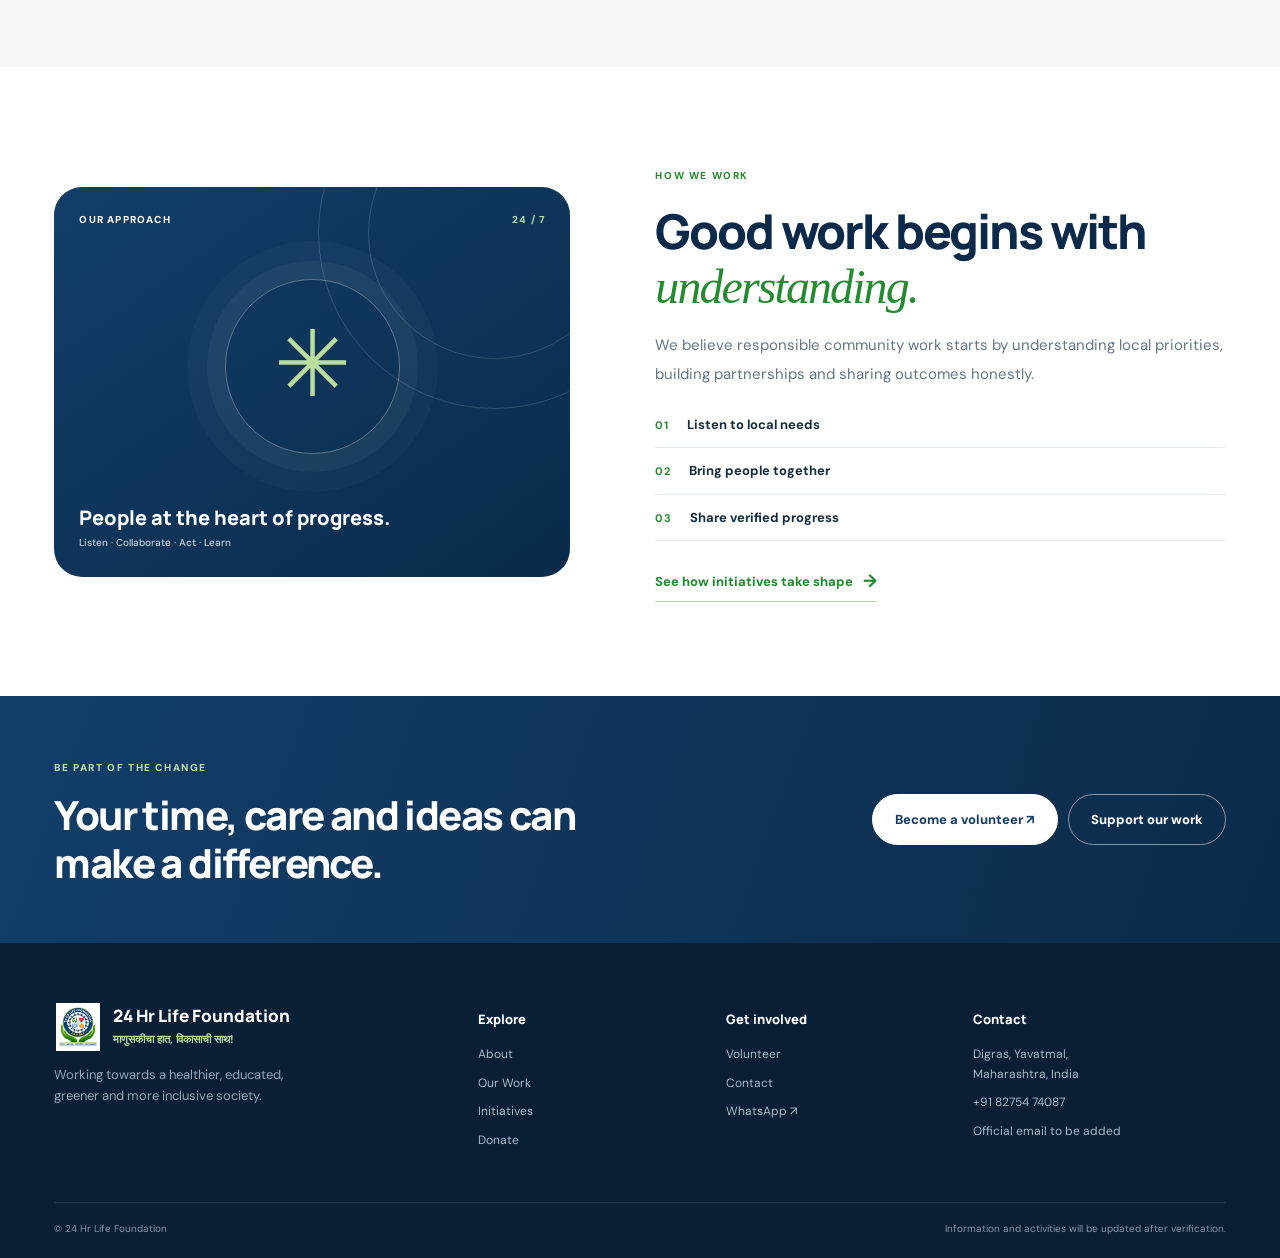
==== commit 96aef99c: "Remove white hero card and keep only logo" ====
--- a/index.html
+++ b/index.html
@@ -1,4 +1,9 @@
 <!doctype html><html lang="en"><head><meta charset="utf-8"><meta name="viewport" content="width=device-width, initial-scale=1"><meta name="theme-color" content="#123e69"><meta name="description" content="24 Hr Life Foundation is a Public Trust in Digras, Yavatmal, focused on education, health, environment and social work."><meta name="google-site-verification" content="f9WTB4Z3k6Ik1pKLhSwXEQT7wN6tHqgFlhvGmWxSK6M"><title>Home | 24 Hr Life Foundation</title><link rel="preconnect" href="https://fonts.googleapis.com"><link rel="preconnect" href="https://fonts.gstatic.com" crossorigin=""><link href="https://fonts.googleapis.com/css2?family=DM+Sans:wght@400;500;600;700&amp;family=Manrope:wght@400;500;600;700;800&amp;display=swap" rel="stylesheet"><link href="https://fonts.googleapis.com/css2?family=Noto+Sans+Devanagari:wght@400;500;600;700&amp;display=swap" rel="stylesheet"><link rel="stylesheet" href="css/style.css"></head><body>
+<header class="site-header"><div class="container nav-wrap"><a class="brand" href="index.html" aria-label="24 Hr Life Foundation home"><img src="assets/foundation-logo.png" alt="24 Hr Life Foundation logo"><span><strong>24 Hr Life Foundation</strong><small>माणुसकीचा हात, विकासाची साथ!</small></span></a><button class="menu-toggle" id="menuToggle" aria-label="Open navigation" aria-expanded="false"><span></span><span></span><span></span></button><nav class="main-nav" id="mainNav" aria-label="Main navigation"><a href="index.html" data-nav="home" data-i18n="navHome" class="active">Home</a><a href="about.html" data-nav="about" data-i18n="navAbout">About</a><a href="our-work.html" data-nav="work" data-i18n="navWork">Our Work</a><a href="projects.html" data-nav="projects" data-i18n="navProjects">Initiatives</a><a href="volunteer.html" data-nav="volunteer" data-i18n="navVolunteer">Volunteer</a><a href="contact.html" data-nav="contact" data-i18n="navContact">Contact</a></nav><div class="nav-actions"><label class="sr-only" for="languageSelect">Select language</label><select id="languageSelect" class="language-select"><option value="en">EN</option><option value="hi">हिंदी</option><option value="mr">मराठी</option></select><a class="button button--small button--donate" href="donate.html" data-i18n="navDonate">Donate <span>↗</span></a></div></div></header><section class="constitution-ticker" aria-label="भारतीय संविधानाची उद्देशिका" tabindex="0"><div class="ticker__track"><p class="ticker__text">आम्ही भारताचे लोक, भारताचे एक सार्वभौम, समाजवादी, धर्मनिरपेक्ष, लोकशाही गणराज्य घडविण्याचा व त्याच्या सर्व नागरिकांस: सामाजिक, आर्थिक व राजनैतिक न्याय; विचार, अभिव्यक्ती, विश्वास, श्रद्धा व उपासना यांचे स्वातंत्र्य; दर्जाची व संधीची समानता; निश्चितपणे प्राप्त करून देण्याचा आणि त्या सर्वांमध्ये व्यक्तीची प्रतिष्ठा व राष्ट्राची एकता आणि एकात्मता यांचे आश्वासन देणारी बंधुता प्रवर्धित करण्याचा संकल्पपूर्वक निर्धार करून; आमच्या संविधानसभेत आज दिनांक सव्वीस नोव्हेंबर, १९४९ रोजी याद्वारे हे संविधान अंगीकृत आणि अधिनियमित करून स्वतःप्रत अर्पण करीत आहोत.</p><p class="ticker__text" aria-hidden="true">आम्ही भारताचे लोक, भारताचे एक सार्वभौम, समाजवादी, धर्मनिरपेक्ष, लोकशाही गणराज्य घडविण्याचा व त्याच्या सर्व नागरिकांस: सामाजिक, आर्थिक व राजनैतिक न्याय; विचार, अभिव्यक्ती, विश्वास, श्रद्धा व उपासना यांचे स्वातंत्र्य; दर्जाची व संधीची समानता; निश्चितपणे प्राप्त करून देण्याचा आणि त्या सर्वांमध्ये व्यक्तीची प्रतिष्ठा व राष्ट्राची एकता आणि एकात्मता यांचे आश्वासन देणारी बंधुता प्रवर्धित करण्याचा संकल्पपूर्वक निर्धार करून; आमच्या संविधानसभेत आज दिनांक सव्वीस नोव्हेंबर, १९४९ रोजी याद्वारे हे संविधान अंगीकृत आणि अधिनियमित करून स्वतःप्रत अर्पण करीत आहोत.</p></div></section><main><section class="hero"><div class="container hero-grid"><div class="hero-copy"><div class="eyebrow"><span class="eyebrow-dot"></span><span data-i18n="heroEyebrow">LOCAL ROOTS. SHARED HUMANITY.</span></div><h1 data-i18n="heroTitle">Together, we can make <em>life better.</em></h1><p class="hero-lead" data-i18n="heroText">A community-focused foundation from Digras, working towards opportunity, well-being and a healthier environment for all.</p><div class="hero-actions"><a class="button" href="our-work.html" data-i18n="exploreWork">Explore our work <span>↗</span></a><a class="button button--outline" href="volunteer.html" data-i18n="joinUs">Join as a volunteer</a></div><div class="hero-proof"><span class="proof-mark">✳</span><span data-i18n="heroTrust">Registered Public Trust · Digras, Yavatmal</span></div></div><div class="hero-art"><div class="hero-art__orb orb-one"></div><div class="hero-art__orb orb-two"></div><img class="hero-logo" src="assets/foundation-logo.png" alt="24 Hr Life Foundation emblem"></div></div><div class="hero-bottom container"><span data-i18n="heroBottom">OUR FOCUS AREAS</span><div><span>01 / Education</span><span>02 / Health</span><span>03 / Environment</span><span>04 / Social Work</span></div></div></section>
+<section class="section intro-section"><div class="container intro-grid"><div><span class="eyebrow" data-i18n="whoEyebrow">WHO WE ARE</span><h2 data-i18n="introTitle">A local foundation with a <em>people-first</em> outlook.</h2></div><div><p class="large-copy" data-i18n="introText">24 Hr Life Foundation brings people together around meaningful community work. Our focus is to listen, collaborate and support practical initiatives that respond to local needs.</p><a class="text-link" href="about.html" data-i18n="readAbout">Discover our story <span>→</span></a></div></div></section>
+<section class="section focus-section"><div class="container"><div class="section-heading"><div><span class="eyebrow" data-i18n="focusEyebrow">WHERE WE FOCUS</span><h2 data-i18n="focusTitle">Four focus areas.<br><em>One shared purpose.</em></h2></div><p data-i18n="focusText">We aim to work with communities and responsible partners to create positive, lasting change.</p></div><div class="focus-grid"><a class="focus-card focus-card--blue" href="our-work.html#education"><span class="focus-number">01</span><span class="focus-icon">▤</span><h3 data-i18n="education">Education</h3><p data-i18n="educationDesc">Learning opportunities and student support.</p><span class="card-arrow">↗</span></a><a class="focus-card focus-card--green" href="our-work.html#health"><span class="focus-number">02</span><span class="focus-icon">♡</span><h3 data-i18n="health">Health</h3><p data-i18n="healthDesc">Awareness, prevention and community outreach.</p><span class="card-arrow">↗</span></a><a class="focus-card focus-card--sand" href="our-work.html#environment"><span class="focus-number">03</span><span class="focus-icon">✳</span><h3 data-i18n="environment">Environment</h3><p data-i18n="environmentDesc">Greener spaces and responsible local action.</p><span class="card-arrow">↗</span></a><a class="focus-card focus-card--lavender" href="our-work.html#social"><span class="focus-number">04</span><span class="focus-icon">✧</span><h3 data-i18n="socialWork">Social Work</h3><p data-i18n="socialDesc">Community care, inclusion and support.</p><span class="card-arrow">↗</span></a></div></div></section>
+<section class="section story-section"><div class="container story-grid"><div class="story-panel"><div class="story-panel__top"><span data-i18n="ourApproach">OUR APPROACH</span><span>24 / 7</span></div><div class="story-symbol">✳</div><div class="story-panel__bottom"><b data-i18n="approachTitle">People at the heart of progress.</b><span data-i18n="approachSub">Listen · Collaborate · Act · Learn</span></div></div><div class="story-copy"><span class="eyebrow" data-i18n="approachEyebrow">HOW WE WORK</span><h2 data-i18n="approachHeading">Good work begins with <em>understanding.</em></h2><p data-i18n="approachText">We believe responsible community work starts by understanding local priorities, building partnerships and sharing outcomes honestly.</p><div class="mini-steps"><div><b>01</b><span data-i18n="listen">Listen to local needs</span></div><div><b>02</b><span data-i18n="partner">Bring people together</span></div><div><b>03</b><span data-i18n="share">Share verified progress</span></div></div><a class="text-link" href="projects.html" data-i18n="seeInitiatives">See how initiatives take shape <span>→</span></a></div></div></section>
+<section class="cta-band"><div class="container cta-band__inner"><div><span class="eyebrow eyebrow--light" data-i18n="bePart">BE PART OF THE CHANGE</span><h2 data-i18n="ctaHeading">Your time, care and ideas can make a difference.</h2></div><div class="cta-actions"><a class="button button--white" href="volunteer.html" data-i18n="volunteerNow">Become a volunteer ↗</a><a class="button button--glass" href="donate.html" data-i18n="supportUs">Support our work</a></div></div></section></main><footer class="site-footer"><div class="container footer-grid"><div class="footer-brand"><a class="brand brand--footer" href="index.html"><img src="assets/foundation-logo.png" alt=""><span><strong>24 Hr Life Foundation</strong><small>माणुसकीचा हात, विकासाची साथ!</small></span></a><p data-i18n="footerIntro">Working towards a healthier, educated, greener and more inclusive society.</p></div><div><h3 data-i18n="footerExplore">Explore</h3><a href="about.html" data-i18n="navAbout">About</a><a href="our-work.html" data-i18n="navWork">Our Work</a><a href="projects.html" data-i18n="navProjects">Initiatives</a><a href="donate.html" data-i18n="navDonate">Donate</a></div><div><h3 data-i18n="footerGetInvolved">Get involved</h3><a href="volunteer.html" data-i18n="navVolunteer">Volunteer</a><a href="contact.html" data-i18n="navContact">Contact</a><a href="https://wa.me/918275474087" target="_blank" rel="noopener">WhatsApp ↗</a></div><div><h3 data-i18n="footerContact">Contact</h3><p>Digras, Yavatmal,<br>Maharashtra, India</p><a href="tel:+918275474087">+91 82754 74087</a><p class="muted">Official email to be added</p></div></div><div class="container footer-bottom"><span>© <span id="year">2026</span> 24 Hr Life Foundation</span><span data-i18n="footerNote">Information and activities will be updated after verification.</span></div></footer><a class="floating-whatsapp" href="https://wa.me/918275474087" target="_blank" rel="noopener" aria-label="Chat on WhatsApp">◔</a><script src="js/translations.js"></script><script src="js/main.js"></script></body></html><!doctype html><html lang="en"><head><meta charset="utf-8"><meta name="viewport" content="width=device-width, initial-scale=1"><meta name="theme-color" content="#123e69"><meta name="description" content="24 Hr Life Foundation is a Public Trust in Digras, Yavatmal, focused on education, health, environment and social work."><meta name="google-site-verification" content="f9WTB4Z3k6Ik1pKLhSwXEQT7wN6tHqgFlhvGmWxSK6M"><title>Home | 24 Hr Life Foundation</title><link rel="preconnect" href="https://fonts.googleapis.com"><link rel="preconnect" href="https://fonts.gstatic.com" crossorigin=""><link href="https://fonts.googleapis.com/css2?family=DM+Sans:wght@400;500;600;700&amp;family=Manrope:wght@400;500;600;700;800&amp;display=swap" rel="stylesheet"><link href="https://fonts.googleapis.com/css2?family=Noto+Sans+Devanagari:wght@400;500;600;700&amp;display=swap" rel="stylesheet"><link rel="stylesheet" href="css/style.css"></head><body>
 <header class="site-header"><div class="container nav-wrap"><a class="brand" href="index.html" aria-label="24 Hr Life Foundation home"><img src="assets/foundation-logo.png" alt="24 Hr Life Foundation logo"><span><strong>24 Hr Life Foundation</strong><small>माणुसकीचा हात, विकासाची साथ!</small></span></a><button class="menu-toggle" id="menuToggle" aria-label="Open navigation" aria-expanded="false"><span></span><span></span><span></span></button><nav class="main-nav" id="mainNav" aria-label="Main navigation"><a href="index.html" data-nav="home" data-i18n="navHome" class="active">Home</a><a href="about.html" data-nav="about" data-i18n="navAbout">About</a><a href="our-work.html" data-nav="work" data-i18n="navWork">Our Work</a><a href="projects.html" data-nav="projects" data-i18n="navProjects">Initiatives</a><a href="volunteer.html" data-nav="volunteer" data-i18n="navVolunteer">Volunteer</a><a href="contact.html" data-nav="contact" data-i18n="navContact">Contact</a></nav><div class="nav-actions"><label class="sr-only" for="languageSelect">Select language</label><select id="languageSelect" class="language-select"><option value="en">EN</option><option value="hi">हिंदी</option><option value="mr">मराठी</option></select><a class="button button--small button--donate" href="donate.html" data-i18n="navDonate">Donate <span>↗</span></a></div></div></header><section class="constitution-ticker" aria-label="भारतीय संविधानाची उद्देशिका" tabindex="0"><div class="ticker__track"><p class="ticker__text">आम्ही भारताचे लोक, भारताचे एक सार्वभौम, समाजवादी, धर्मनिरपेक्ष, लोकशाही गणराज्य घडविण्याचा व त्याच्या सर्व नागरिकांस: सामाजिक, आर्थिक व राजनैतिक न्याय; विचार, अभिव्यक्ती, विश्वास, श्रद्धा व उपासना यांचे स्वातंत्र्य; दर्जाची व संधीची समानता; निश्चितपणे प्राप्त करून देण्याचा आणि त्या सर्वांमध्ये व्यक्तीची प्रतिष्ठा व राष्ट्राची एकता आणि एकात्मता यांचे आश्वासन देणारी बंधुता प्रवर्धित करण्याचा संकल्पपूर्वक निर्धार करून; आमच्या संविधानसभेत आज दिनांक सव्वीस नोव्हेंबर, १९४९ रोजी याद्वारे हे संविधान अंगीकृत आणि अधिनियमित करून स्वतःप्रत अर्पण करीत आहोत.</p><p class="ticker__text" aria-hidden="true">आम्ही भारताचे लोक, भारताचे एक सार्वभौम, समाजवादी, धर्मनिरपेक्ष, लोकशाही गणराज्य घडविण्याचा व त्याच्या सर्व नागरिकांस: सामाजिक, आर्थिक व राजनैतिक न्याय; विचार, अभिव्यक्ती, विश्वास, श्रद्धा व उपासना यांचे स्वातंत्र्य; दर्जाची व संधीची समानता; निश्चितपणे प्राप्त करून देण्याचा आणि त्या सर्वांमध्ये व्यक्तीची प्रतिष्ठा व राष्ट्राची एकता आणि एकात्मता यांचे आश्वासन देणारी बंधुता प्रवर्धित करण्याचा संकल्पपूर्वक निर्धार करून; आमच्या संविधानसभेत आज दिनांक सव्वीस नोव्हेंबर, १९४९ रोजी याद्वारे हे संविधान अंगीकृत आणि अधिनियमित करून स्वतःप्रत अर्पण करीत आहोत.</p></div></section><main><section class="hero"><div class="container hero-grid"><div class="hero-copy"><div class="eyebrow"><span class="eyebrow-dot"></span><span data-i18n="heroEyebrow">LOCAL ROOTS. SHARED HUMANITY.</span></div><h1 data-i18n="heroTitle">Together, we can make <em>life better.</em></h1><p class="hero-lead" data-i18n="heroText">A community-focused foundation from Digras, working towards opportunity, well-being and a healthier environment for all.</p><div class="hero-actions"><a class="button" href="our-work.html" data-i18n="exploreWork">Explore our work <span>↗</span></a><a class="button button--outline" href="volunteer.html" data-i18n="joinUs">Join as a volunteer</a></div><div class="hero-proof"><span class="proof-mark">✳</span><span data-i18n="heroTrust">Registered Public Trust · Digras, Yavatmal</span></div></div><div class="hero-art"><div class="hero-art__orb orb-one"></div><div class="hero-art__orb orb-two"></div><div class="hero-art__card"><img src="assets/foundation-logo.png" alt="24 Hr Life Foundation emblem"><div><strong data-i18n="heroCardTitle">Care that connects us.</strong><span data-i18n="heroCardText">People · Health · Education · Environment</span></div></div></div></div><div class="hero-bottom container"><span data-i18n="heroBottom">OUR FOCUS AREAS</span><div><span>01 / Education</span><span>02 / Health</span><span>03 / Environment</span><span>04 / Social Work</span></div></div></section>
 <section class="section intro-section"><div class="container intro-grid"><div><span class="eyebrow" data-i18n="whoEyebrow">WHO WE ARE</span><h2 data-i18n="introTitle">A local foundation with a <em>people-first</em> outlook.</h2></div><div><p class="large-copy" data-i18n="introText">24 Hr Life Foundation brings people together around meaningful community work. Our focus is to listen, collaborate and support practical initiatives that respond to local needs.</p><a class="text-link" href="about.html" data-i18n="readAbout">Discover our story <span>→</span></a></div></div></section>
 <section class="section focus-section"><div class="container"><div class="section-heading"><div><span class="eyebrow" data-i18n="focusEyebrow">WHERE WE FOCUS</span><h2 data-i18n="focusTitle">Four focus areas.<br><em>One shared purpose.</em></h2></div><p data-i18n="focusText">We aim to work with communities and responsible partners to create positive, lasting change.</p></div><div class="focus-grid"><a class="focus-card focus-card--blue" href="our-work.html#education"><span class="focus-number">01</span><span class="focus-icon">▤</span><h3 data-i18n="education">Education</h3><p data-i18n="educationDesc">Learning opportunities and student support.</p><span class="card-arrow">↗</span></a><a class="focus-card focus-card--green" href="our-work.html#health"><span class="focus-number">02</span><span class="focus-icon">♡</span><h3 data-i18n="health">Health</h3><p data-i18n="healthDesc">Awareness, prevention and community outreach.</p><span class="card-arrow">↗</span></a><a class="focus-card focus-card--sand" href="our-work.html#environment"><span class="focus-number">03</span><span class="focus-icon">✳</span><h3 data-i18n="environment">Environment</h3><p data-i18n="environmentDesc">Greener spaces and responsible local action.</p><span class="card-arrow">↗</span></a><a class="focus-card focus-card--lavender" href="our-work.html#social"><span class="focus-number">04</span><span class="focus-icon">✧</span><h3 data-i18n="socialWork">Social Work</h3><p data-i18n="socialDesc">Community care, inclusion and support.</p><span class="card-arrow">↗</span></a></div></div></section>
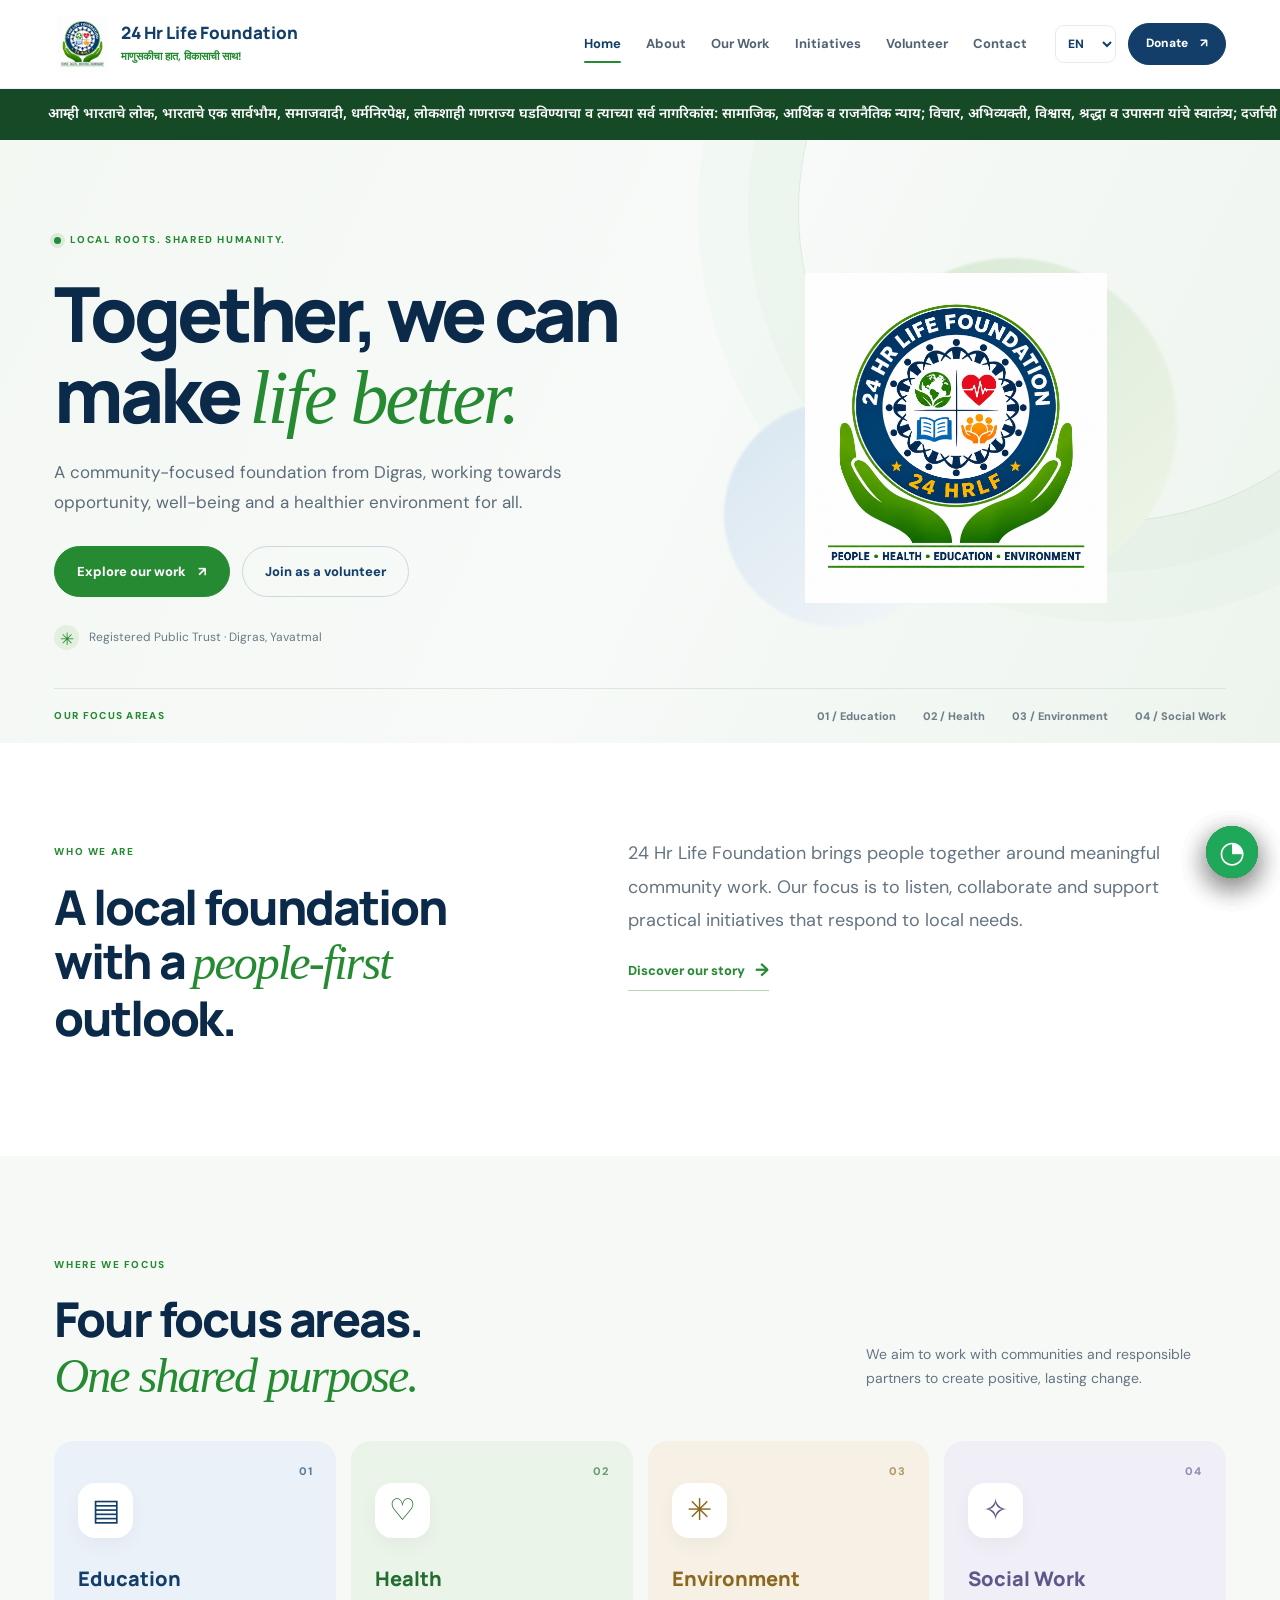
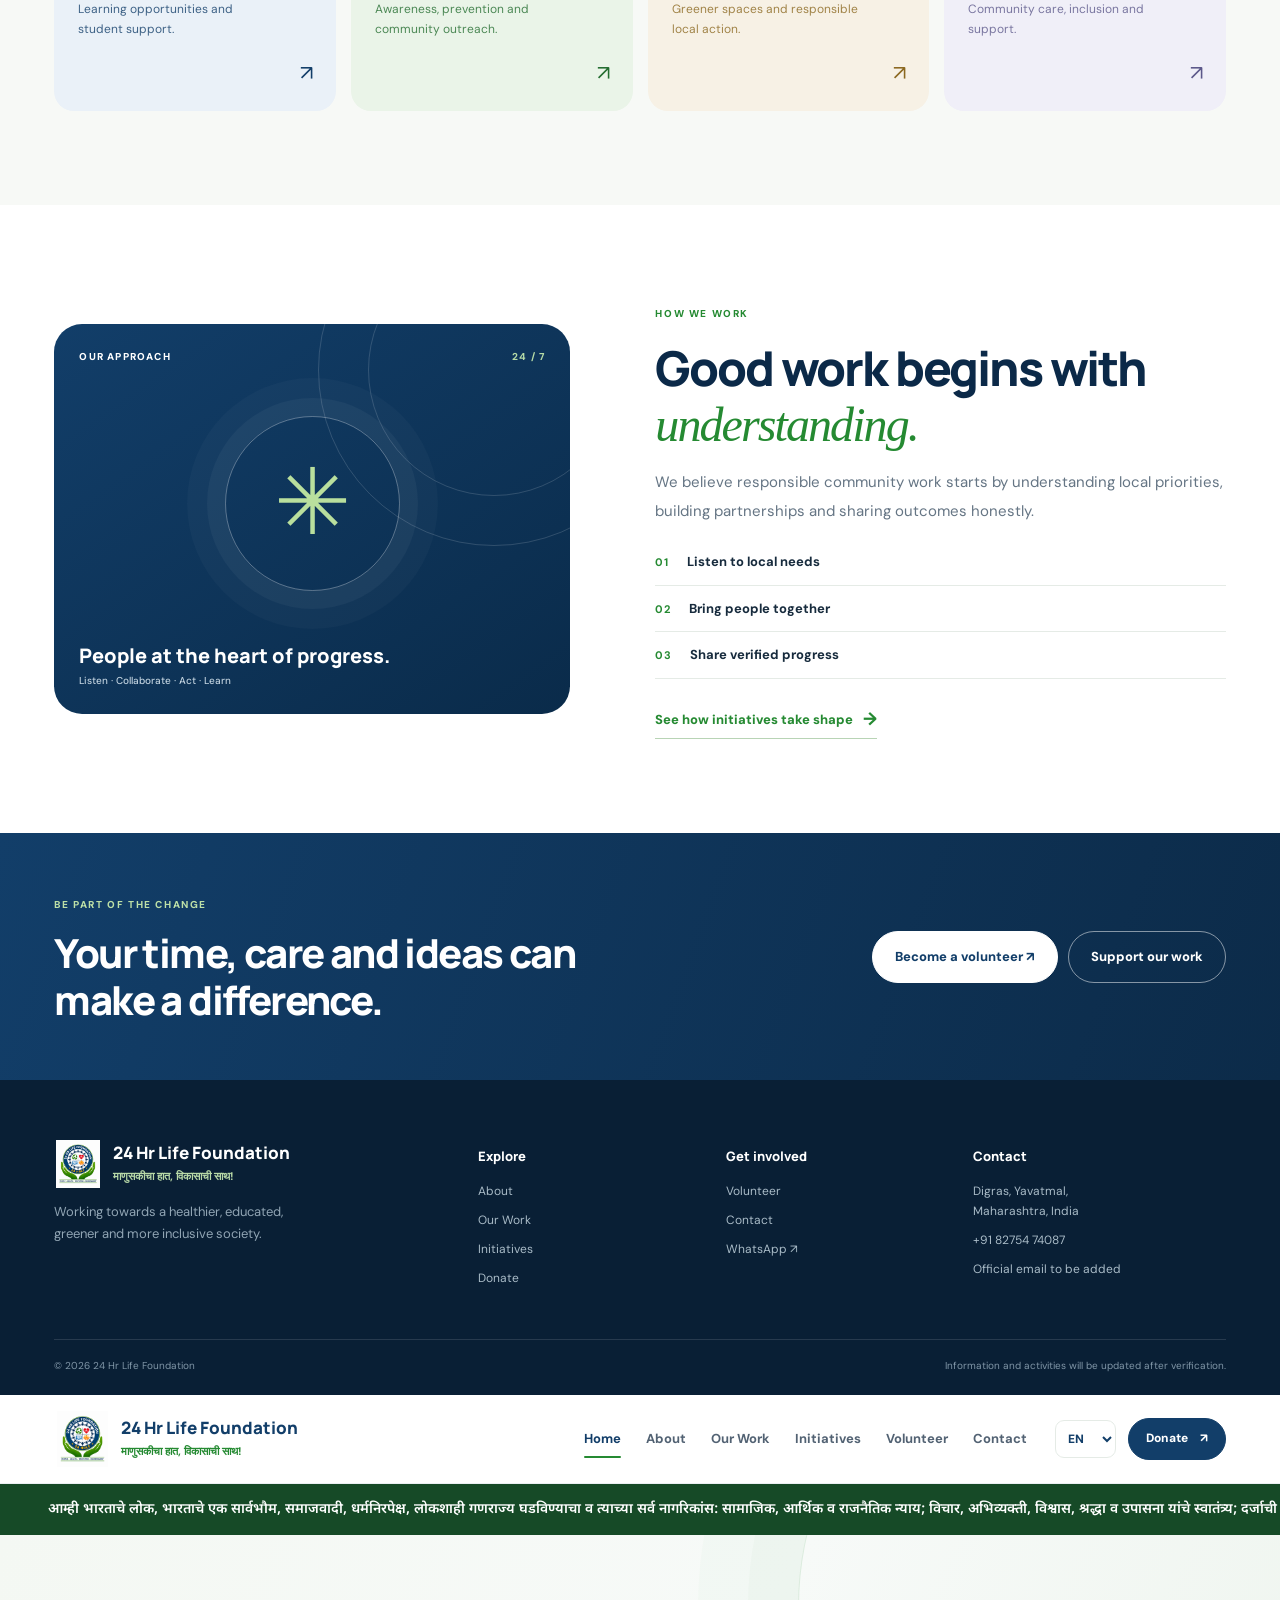
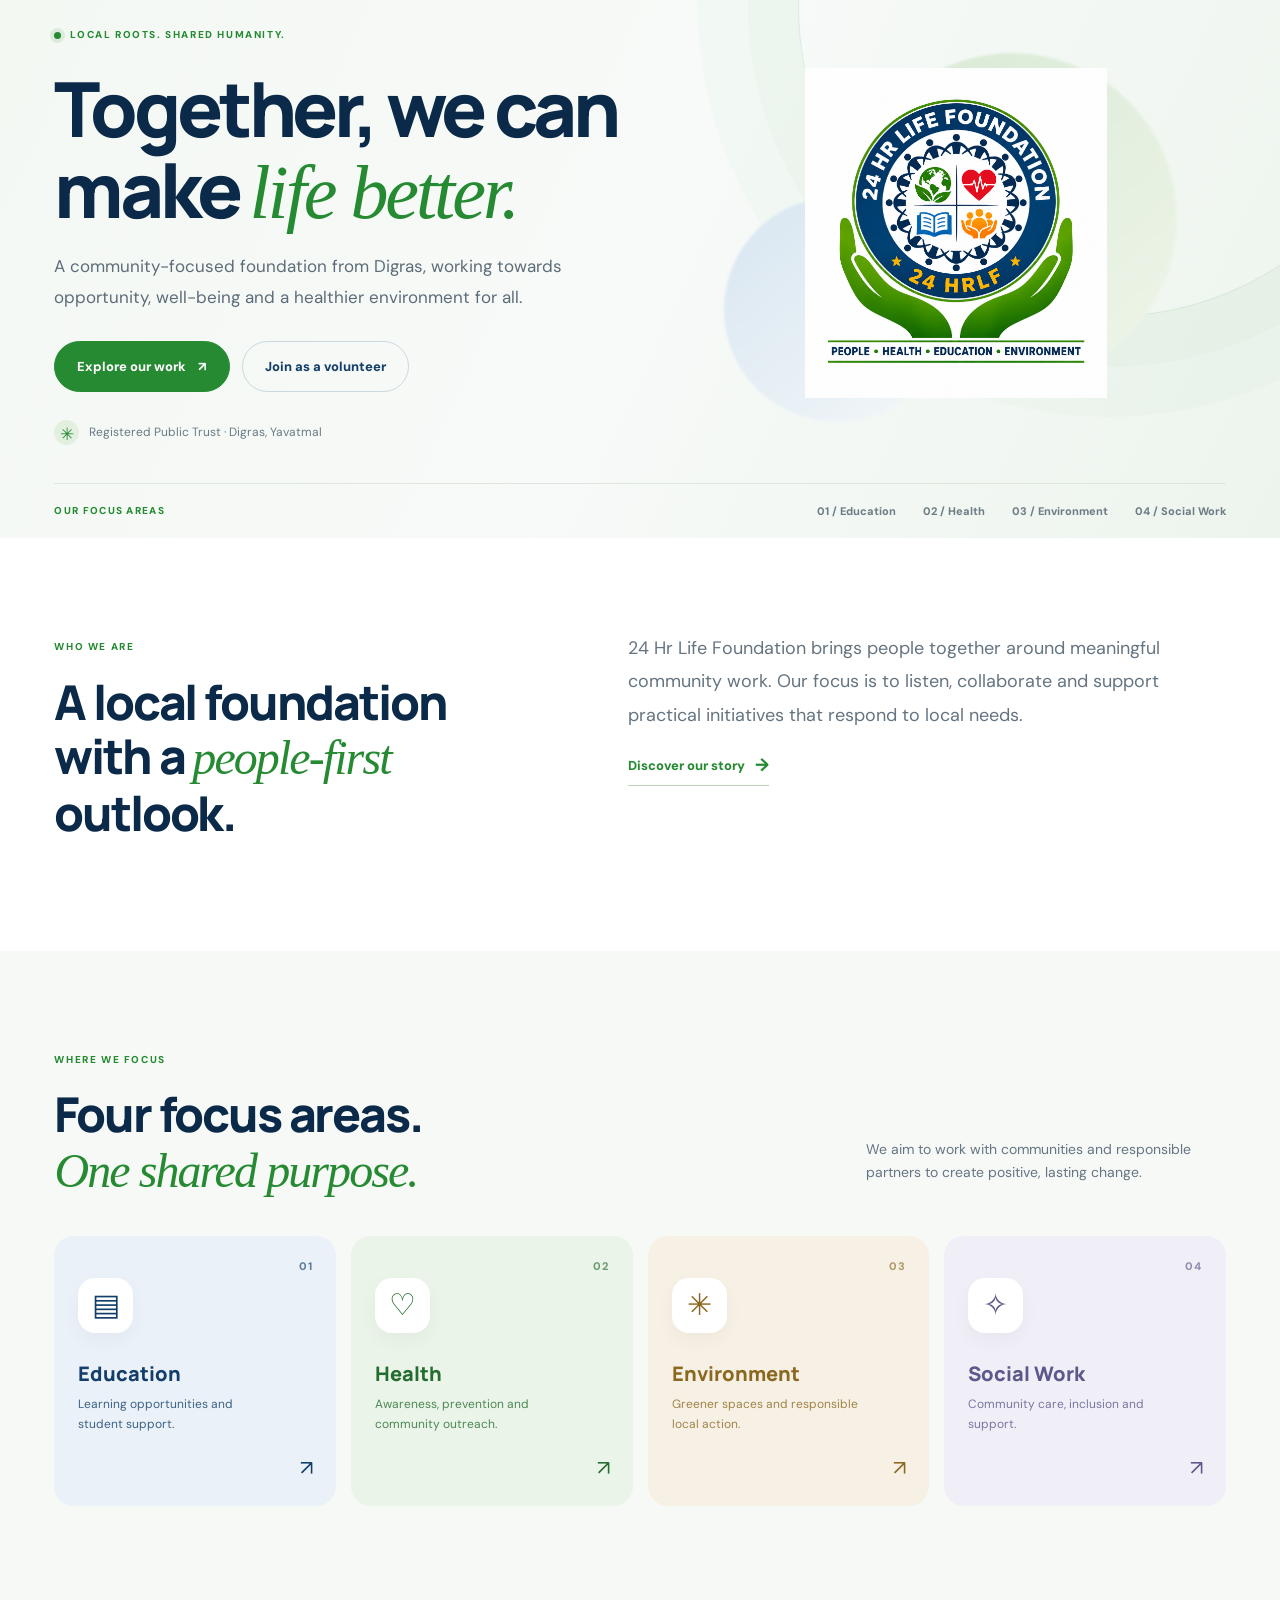
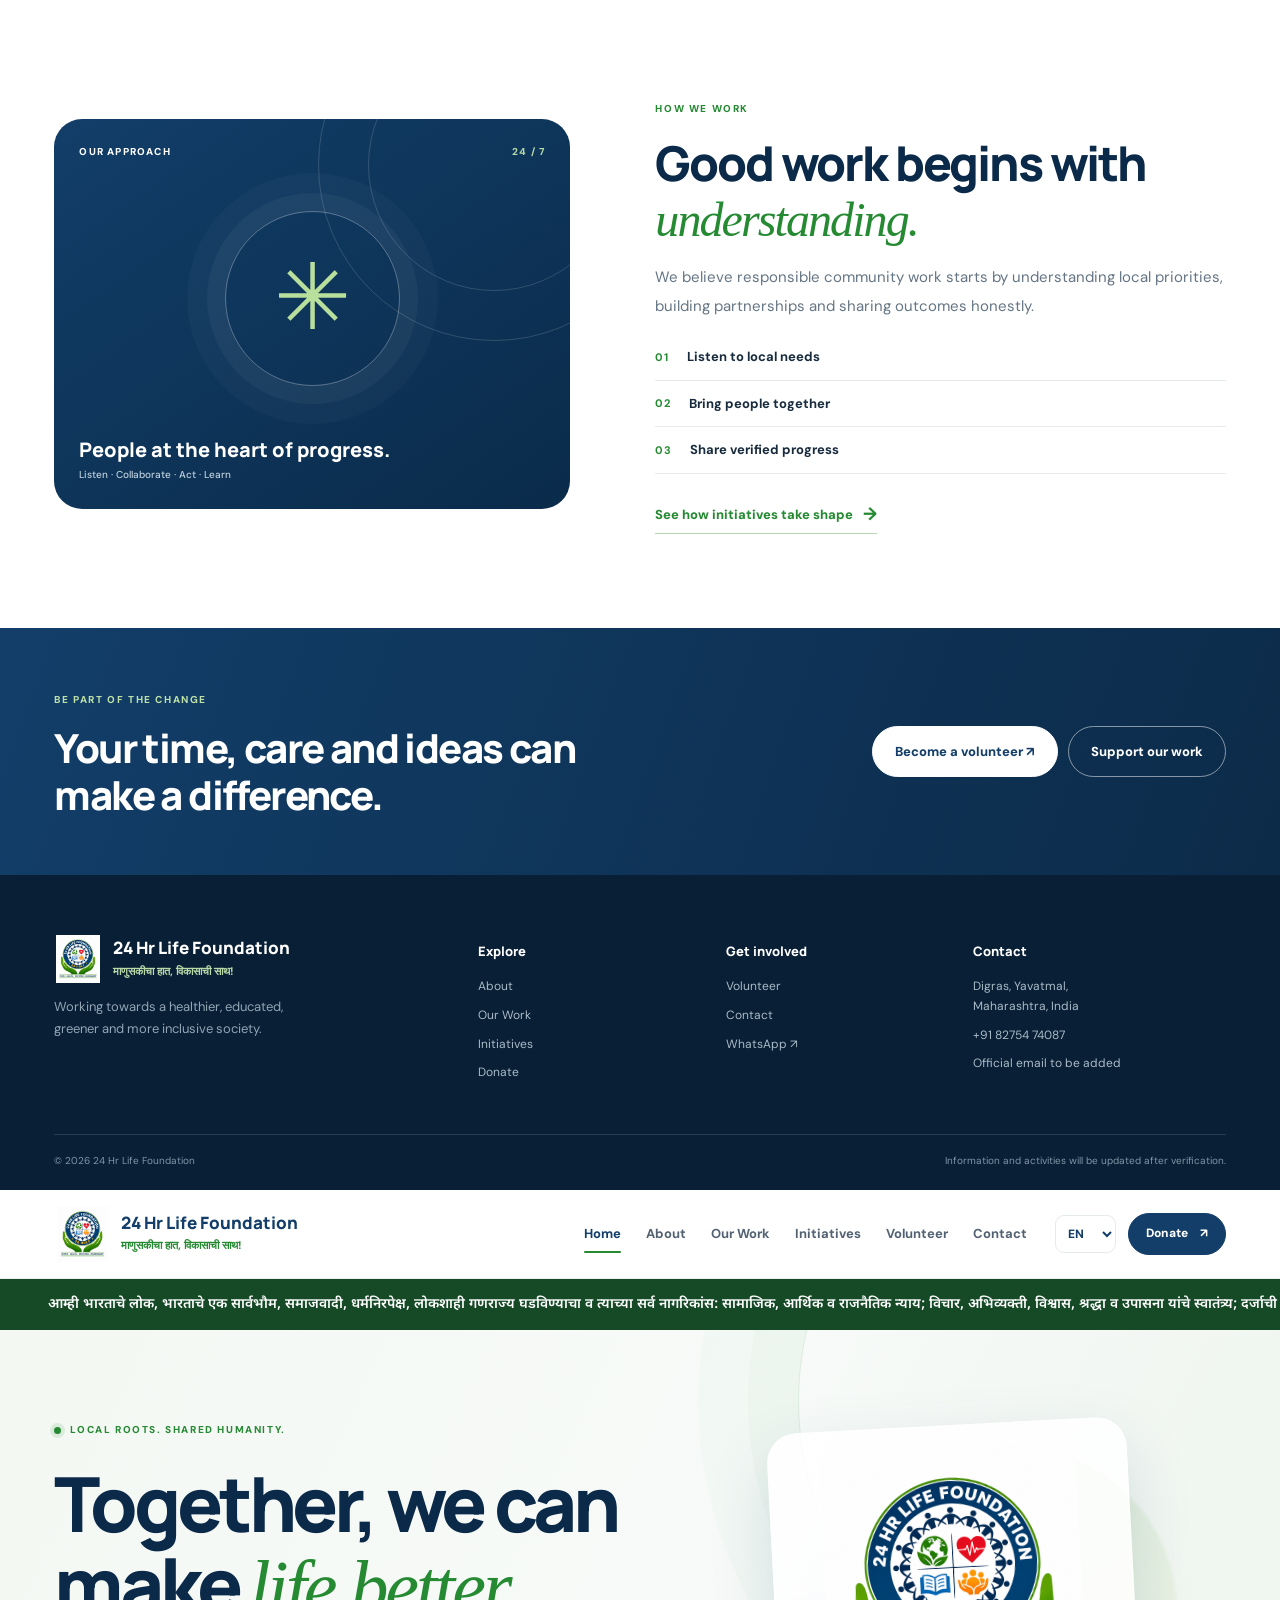
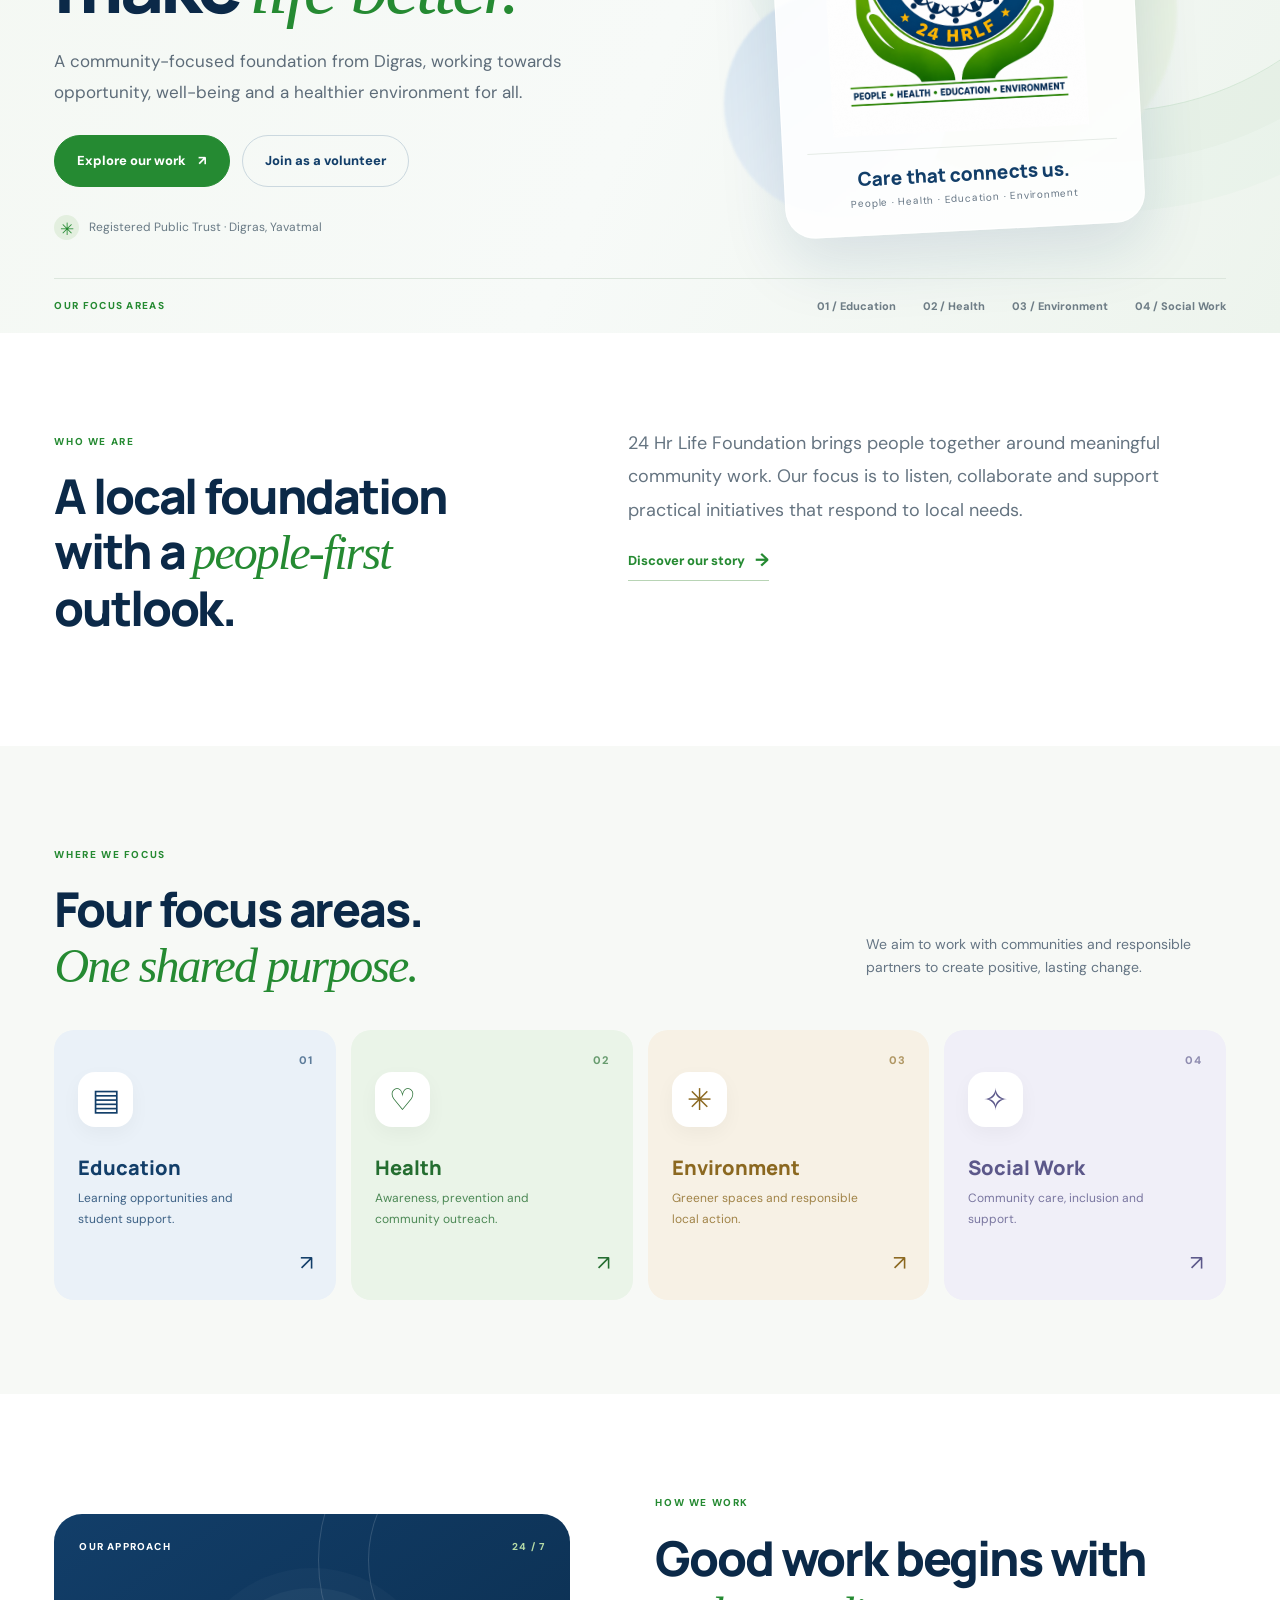
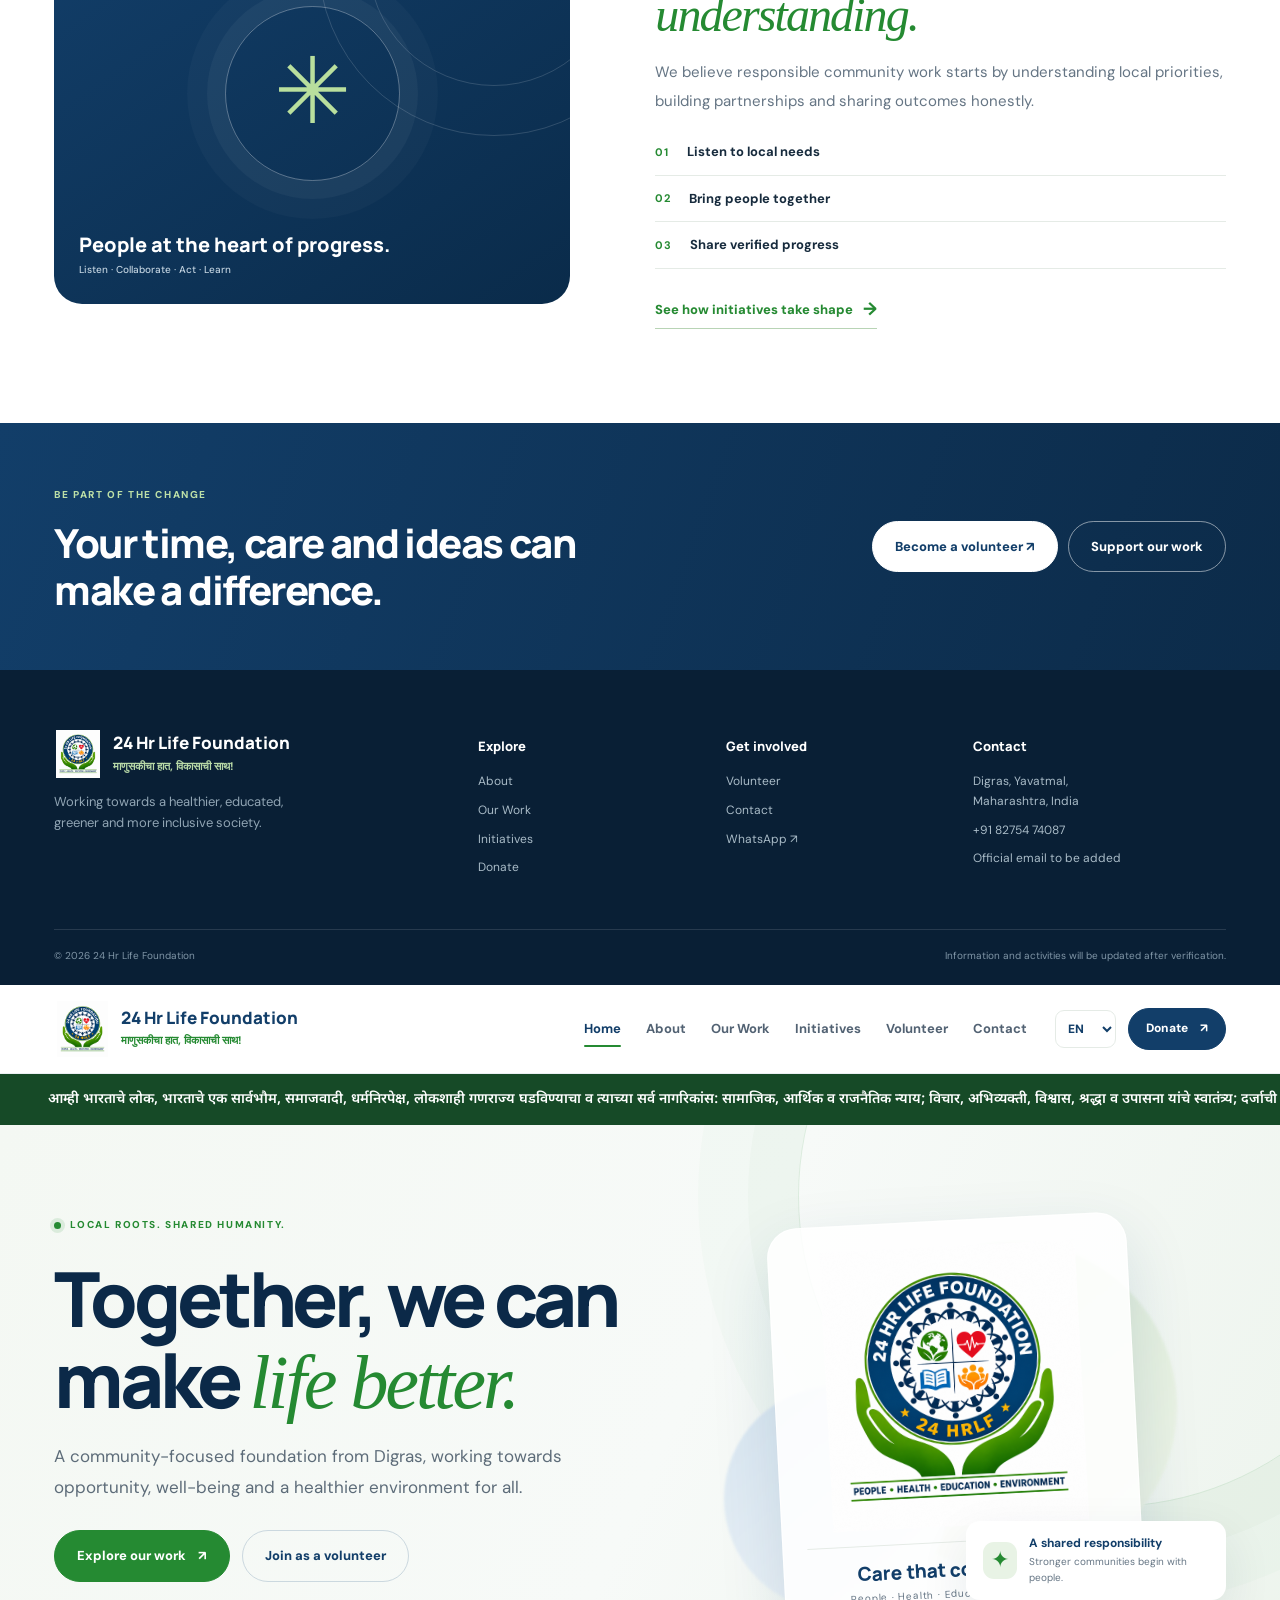
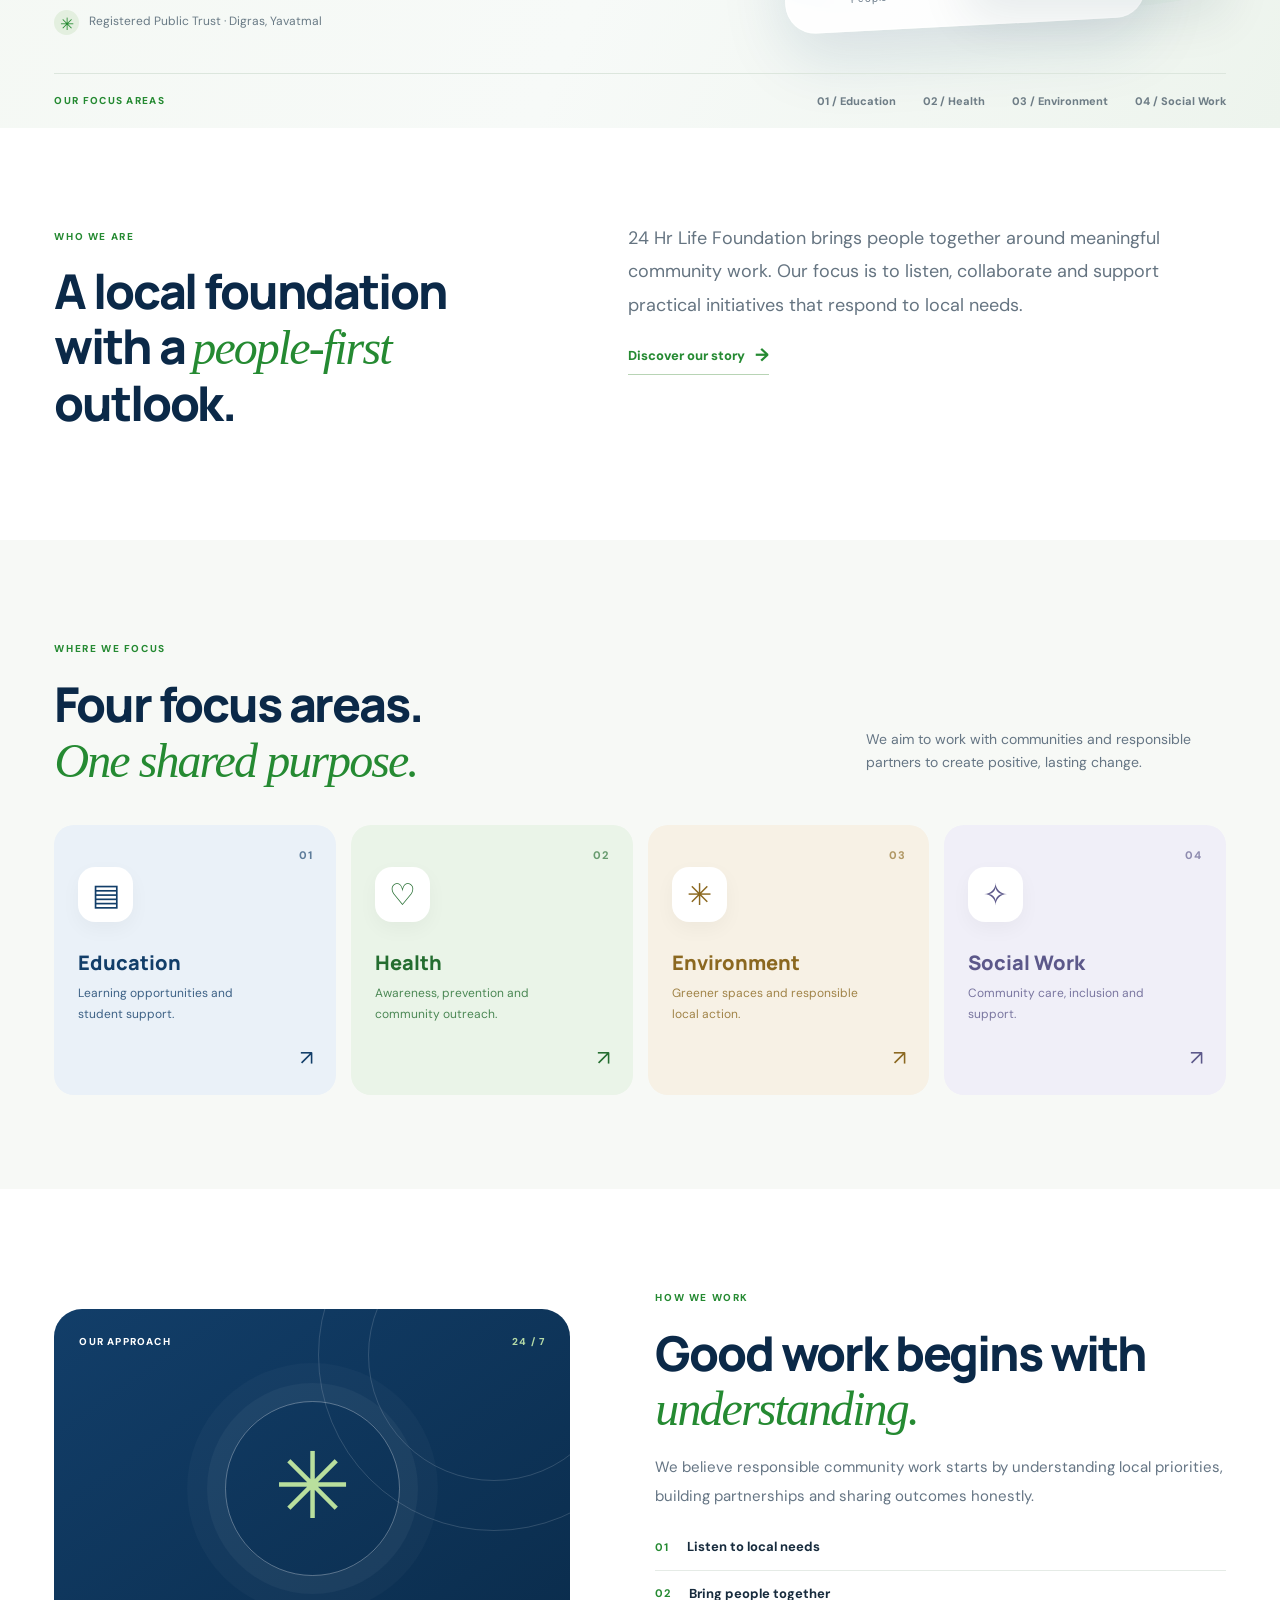
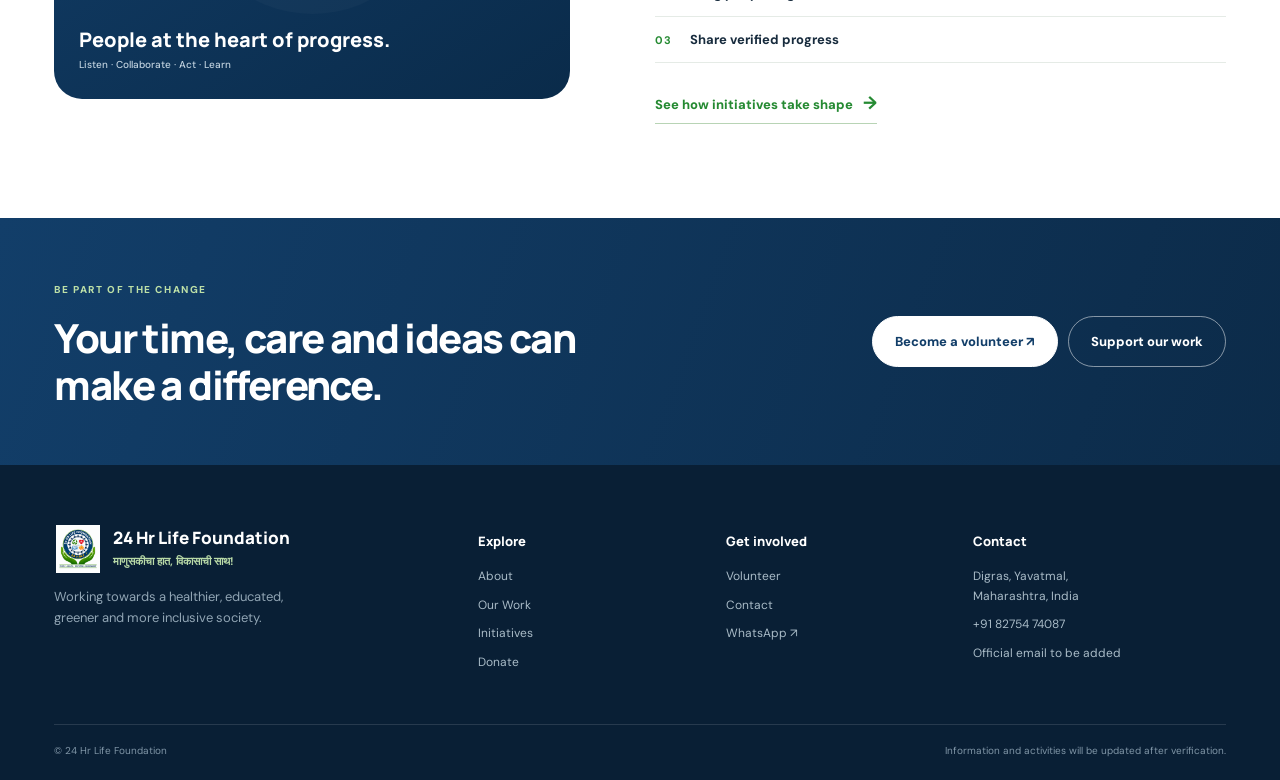
==== commit 0e7c5740: "Remove hero card container and show only logo" ====
--- a/index.html
+++ b/index.html
@@ -1,4 +1,9 @@
 <!doctype html><html lang="en"><head><meta charset="utf-8"><meta name="viewport" content="width=device-width, initial-scale=1"><meta name="theme-color" content="#123e69"><meta name="description" content="24 Hr Life Foundation is a Public Trust in Digras, Yavatmal, focused on education, health, environment and social work."><meta name="google-site-verification" content="f9WTB4Z3k6Ik1pKLhSwXEQT7wN6tHqgFlhvGmWxSK6M"><title>Home | 24 Hr Life Foundation</title><link rel="preconnect" href="https://fonts.googleapis.com"><link rel="preconnect" href="https://fonts.gstatic.com" crossorigin=""><link href="https://fonts.googleapis.com/css2?family=DM+Sans:wght@400;500;600;700&amp;family=Manrope:wght@400;500;600;700;800&amp;display=swap" rel="stylesheet"><link href="https://fonts.googleapis.com/css2?family=Noto+Sans+Devanagari:wght@400;500;600;700&amp;display=swap" rel="stylesheet"><link rel="stylesheet" href="css/style.css"></head><body>
+<header class="site-header"><div class="container nav-wrap"><a class="brand" href="index.html" aria-label="24 Hr Life Foundation home"><img src="assets/foundation-logo.png" alt="24 Hr Life Foundation logo"><span><strong>24 Hr Life Foundation</strong><small>माणुसकीचा हात, विकासाची साथ!</small></span></a><button class="menu-toggle" id="menuToggle" aria-label="Open navigation" aria-expanded="false"><span></span><span></span><span></span></button><nav class="main-nav" id="mainNav" aria-label="Main navigation"><a href="index.html" data-nav="home" data-i18n="navHome" class="active">Home</a><a href="about.html" data-nav="about" data-i18n="navAbout">About</a><a href="our-work.html" data-nav="work" data-i18n="navWork">Our Work</a><a href="projects.html" data-nav="projects" data-i18n="navProjects">Initiatives</a><a href="volunteer.html" data-nav="volunteer" data-i18n="navVolunteer">Volunteer</a><a href="contact.html" data-nav="contact" data-i18n="navContact">Contact</a></nav><div class="nav-actions"><label class="sr-only" for="languageSelect">Select language</label><select id="languageSelect" class="language-select"><option value="en">EN</option><option value="hi">हिंदी</option><option value="mr">मराठी</option></select><a class="button button--small button--donate" href="donate.html" data-i18n="navDonate">Donate <span>↗</span></a></div></div></header><section class="constitution-ticker" aria-label="भारतीय संविधानाची उद्देशिका" tabindex="0"><div class="ticker__track"><p class="ticker__text">आम्ही भारताचे लोक, भारताचे एक सार्वभौम, समाजवादी, धर्मनिरपेक्ष, लोकशाही गणराज्य घडविण्याचा व त्याच्या सर्व नागरिकांस: सामाजिक, आर्थिक व राजनैतिक न्याय; विचार, अभिव्यक्ती, विश्वास, श्रद्धा व उपासना यांचे स्वातंत्र्य; दर्जाची व संधीची समानता; निश्चितपणे प्राप्त करून देण्याचा आणि त्या सर्वांमध्ये व्यक्तीची प्रतिष्ठा व राष्ट्राची एकता आणि एकात्मता यांचे आश्वासन देणारी बंधुता प्रवर्धित करण्याचा संकल्पपूर्वक निर्धार करून; आमच्या संविधानसभेत आज दिनांक सव्वीस नोव्हेंबर, १९४९ रोजी याद्वारे हे संविधान अंगीकृत आणि अधिनियमित करून स्वतःप्रत अर्पण करीत आहोत.</p><p class="ticker__text" aria-hidden="true">आम्ही भारताचे लोक, भारताचे एक सार्वभौम, समाजवादी, धर्मनिरपेक्ष, लोकशाही गणराज्य घडविण्याचा व त्याच्या सर्व नागरिकांस: सामाजिक, आर्थिक व राजनैतिक न्याय; विचार, अभिव्यक्ती, विश्वास, श्रद्धा व उपासना यांचे स्वातंत्र्य; दर्जाची व संधीची समानता; निश्चितपणे प्राप्त करून देण्याचा आणि त्या सर्वांमध्ये व्यक्तीची प्रतिष्ठा व राष्ट्राची एकता आणि एकात्मता यांचे आश्वासन देणारी बंधुता प्रवर्धित करण्याचा संकल्पपूर्वक निर्धार करून; आमच्या संविधानसभेत आज दिनांक सव्वीस नोव्हेंबर, १९४९ रोजी याद्वारे हे संविधान अंगीकृत आणि अधिनियमित करून स्वतःप्रत अर्पण करीत आहोत.</p></div></section><main><section class="hero"><div class="container hero-grid"><div class="hero-copy"><div class="eyebrow"><span class="eyebrow-dot"></span><span data-i18n="heroEyebrow">LOCAL ROOTS. SHARED HUMANITY.</span></div><h1 data-i18n="heroTitle">Together, we can make <em>life better.</em></h1><p class="hero-lead" data-i18n="heroText">A community-focused foundation from Digras, working towards opportunity, well-being and a healthier environment for all.</p><div class="hero-actions"><a class="button" href="our-work.html" data-i18n="exploreWork">Explore our work <span>↗</span></a><a class="button button--outline" href="volunteer.html" data-i18n="joinUs">Join as a volunteer</a></div><div class="hero-proof"><span class="proof-mark">✳</span><span data-i18n="heroTrust">Registered Public Trust · Digras, Yavatmal</span></div></div><div class="hero-art"><div class="hero-art__orb orb-one"></div><div class="hero-art__orb orb-two"></div><img class="hero-logo" src="assets/foundation-logo.png" alt="24 Hr Life Foundation emblem"></div></div><div class="hero-bottom container"><span data-i18n="heroBottom">OUR FOCUS AREAS</span><div><span>01 / Education</span><span>02 / Health</span><span>03 / Environment</span><span>04 / Social Work</span></div></div></section>
+<section class="section intro-section"><div class="container intro-grid"><div><span class="eyebrow" data-i18n="whoEyebrow">WHO WE ARE</span><h2 data-i18n="introTitle">A local foundation with a <em>people-first</em> outlook.</h2></div><div><p class="large-copy" data-i18n="introText">24 Hr Life Foundation brings people together around meaningful community work. Our focus is to listen, collaborate and support practical initiatives that respond to local needs.</p><a class="text-link" href="about.html" data-i18n="readAbout">Discover our story <span>→</span></a></div></div></section>
+<section class="section focus-section"><div class="container"><div class="section-heading"><div><span class="eyebrow" data-i18n="focusEyebrow">WHERE WE FOCUS</span><h2 data-i18n="focusTitle">Four focus areas.<br><em>One shared purpose.</em></h2></div><p data-i18n="focusText">We aim to work with communities and responsible partners to create positive, lasting change.</p></div><div class="focus-grid"><a class="focus-card focus-card--blue" href="our-work.html#education"><span class="focus-number">01</span><span class="focus-icon">▤</span><h3 data-i18n="education">Education</h3><p data-i18n="educationDesc">Learning opportunities and student support.</p><span class="card-arrow">↗</span></a><a class="focus-card focus-card--green" href="our-work.html#health"><span class="focus-number">02</span><span class="focus-icon">♡</span><h3 data-i18n="health">Health</h3><p data-i18n="healthDesc">Awareness, prevention and community outreach.</p><span class="card-arrow">↗</span></a><a class="focus-card focus-card--sand" href="our-work.html#environment"><span class="focus-number">03</span><span class="focus-icon">✳</span><h3 data-i18n="environment">Environment</h3><p data-i18n="environmentDesc">Greener spaces and responsible local action.</p><span class="card-arrow">↗</span></a><a class="focus-card focus-card--lavender" href="our-work.html#social"><span class="focus-number">04</span><span class="focus-icon">✧</span><h3 data-i18n="socialWork">Social Work</h3><p data-i18n="socialDesc">Community care, inclusion and support.</p><span class="card-arrow">↗</span></a></div></div></section>
+<section class="section story-section"><div class="container story-grid"><div class="story-panel"><div class="story-panel__top"><span data-i18n="ourApproach">OUR APPROACH</span><span>24 / 7</span></div><div class="story-symbol">✳</div><div class="story-panel__bottom"><b data-i18n="approachTitle">People at the heart of progress.</b><span data-i18n="approachSub">Listen · Collaborate · Act · Learn</span></div></div><div class="story-copy"><span class="eyebrow" data-i18n="approachEyebrow">HOW WE WORK</span><h2 data-i18n="approachHeading">Good work begins with <em>understanding.</em></h2><p data-i18n="approachText">We believe responsible community work starts by understanding local priorities, building partnerships and sharing outcomes honestly.</p><div class="mini-steps"><div><b>01</b><span data-i18n="listen">Listen to local needs</span></div><div><b>02</b><span data-i18n="partner">Bring people together</span></div><div><b>03</b><span data-i18n="share">Share verified progress</span></div></div><a class="text-link" href="projects.html" data-i18n="seeInitiatives">See how initiatives take shape <span>→</span></a></div></div></section>
+<section class="cta-band"><div class="container cta-band__inner"><div><span class="eyebrow eyebrow--light" data-i18n="bePart">BE PART OF THE CHANGE</span><h2 data-i18n="ctaHeading">Your time, care and ideas can make a difference.</h2></div><div class="cta-actions"><a class="button button--white" href="volunteer.html" data-i18n="volunteerNow">Become a volunteer ↗</a><a class="button button--glass" href="donate.html" data-i18n="supportUs">Support our work</a></div></div></section></main><footer class="site-footer"><div class="container footer-grid"><div class="footer-brand"><a class="brand brand--footer" href="index.html"><img src="assets/foundation-logo.png" alt=""><span><strong>24 Hr Life Foundation</strong><small>माणुसकीचा हात, विकासाची साथ!</small></span></a><p data-i18n="footerIntro">Working towards a healthier, educated, greener and more inclusive society.</p></div><div><h3 data-i18n="footerExplore">Explore</h3><a href="about.html" data-i18n="navAbout">About</a><a href="our-work.html" data-i18n="navWork">Our Work</a><a href="projects.html" data-i18n="navProjects">Initiatives</a><a href="donate.html" data-i18n="navDonate">Donate</a></div><div><h3 data-i18n="footerGetInvolved">Get involved</h3><a href="volunteer.html" data-i18n="navVolunteer">Volunteer</a><a href="contact.html" data-i18n="navContact">Contact</a><a href="https://wa.me/918275474087" target="_blank" rel="noopener">WhatsApp ↗</a></div><div><h3 data-i18n="footerContact">Contact</h3><p>Digras, Yavatmal,<br>Maharashtra, India</p><a href="tel:+918275474087">+91 82754 74087</a><p class="muted">Official email to be added</p></div></div><div class="container footer-bottom"><span>© <span id="year">2026</span> 24 Hr Life Foundation</span><span data-i18n="footerNote">Information and activities will be updated after verification.</span></div></footer><a class="floating-whatsapp" href="https://wa.me/918275474087" target="_blank" rel="noopener" aria-label="Chat on WhatsApp">◔</a><script src="js/translations.js"></script><script src="js/main.js"></script></body></html><!doctype html><html lang="en"><head><meta charset="utf-8"><meta name="viewport" content="width=device-width, initial-scale=1"><meta name="theme-color" content="#123e69"><meta name="description" content="24 Hr Life Foundation is a Public Trust in Digras, Yavatmal, focused on education, health, environment and social work."><meta name="google-site-verification" content="f9WTB4Z3k6Ik1pKLhSwXEQT7wN6tHqgFlhvGmWxSK6M"><title>Home | 24 Hr Life Foundation</title><link rel="preconnect" href="https://fonts.googleapis.com"><link rel="preconnect" href="https://fonts.gstatic.com" crossorigin=""><link href="https://fonts.googleapis.com/css2?family=DM+Sans:wght@400;500;600;700&amp;family=Manrope:wght@400;500;600;700;800&amp;display=swap" rel="stylesheet"><link href="https://fonts.googleapis.com/css2?family=Noto+Sans+Devanagari:wght@400;500;600;700&amp;display=swap" rel="stylesheet"><link rel="stylesheet" href="css/style.css"></head><body>
 <header class="site-header"><div class="container nav-wrap"><a class="brand" href="index.html" aria-label="24 Hr Life Foundation home"><img src="assets/foundation-logo.png" alt="24 Hr Life Foundation logo"><span><strong>24 Hr Life Foundation</strong><small>माणुसकीचा हात, विकासाची साथ!</small></span></a><button class="menu-toggle" id="menuToggle" aria-label="Open navigation" aria-expanded="false"><span></span><span></span><span></span></button><nav class="main-nav" id="mainNav" aria-label="Main navigation"><a href="index.html" data-nav="home" data-i18n="navHome" class="active">Home</a><a href="about.html" data-nav="about" data-i18n="navAbout">About</a><a href="our-work.html" data-nav="work" data-i18n="navWork">Our Work</a><a href="projects.html" data-nav="projects" data-i18n="navProjects">Initiatives</a><a href="volunteer.html" data-nav="volunteer" data-i18n="navVolunteer">Volunteer</a><a href="contact.html" data-nav="contact" data-i18n="navContact">Contact</a></nav><div class="nav-actions"><label class="sr-only" for="languageSelect">Select language</label><select id="languageSelect" class="language-select"><option value="en">EN</option><option value="hi">हिंदी</option><option value="mr">मराठी</option></select><a class="button button--small button--donate" href="donate.html" data-i18n="navDonate">Donate <span>↗</span></a></div></div></header><section class="constitution-ticker" aria-label="भारतीय संविधानाची उद्देशिका" tabindex="0"><div class="ticker__track"><p class="ticker__text">आम्ही भारताचे लोक, भारताचे एक सार्वभौम, समाजवादी, धर्मनिरपेक्ष, लोकशाही गणराज्य घडविण्याचा व त्याच्या सर्व नागरिकांस: सामाजिक, आर्थिक व राजनैतिक न्याय; विचार, अभिव्यक्ती, विश्वास, श्रद्धा व उपासना यांचे स्वातंत्र्य; दर्जाची व संधीची समानता; निश्चितपणे प्राप्त करून देण्याचा आणि त्या सर्वांमध्ये व्यक्तीची प्रतिष्ठा व राष्ट्राची एकता आणि एकात्मता यांचे आश्वासन देणारी बंधुता प्रवर्धित करण्याचा संकल्पपूर्वक निर्धार करून; आमच्या संविधानसभेत आज दिनांक सव्वीस नोव्हेंबर, १९४९ रोजी याद्वारे हे संविधान अंगीकृत आणि अधिनियमित करून स्वतःप्रत अर्पण करीत आहोत.</p><p class="ticker__text" aria-hidden="true">आम्ही भारताचे लोक, भारताचे एक सार्वभौम, समाजवादी, धर्मनिरपेक्ष, लोकशाही गणराज्य घडविण्याचा व त्याच्या सर्व नागरिकांस: सामाजिक, आर्थिक व राजनैतिक न्याय; विचार, अभिव्यक्ती, विश्वास, श्रद्धा व उपासना यांचे स्वातंत्र्य; दर्जाची व संधीची समानता; निश्चितपणे प्राप्त करून देण्याचा आणि त्या सर्वांमध्ये व्यक्तीची प्रतिष्ठा व राष्ट्राची एकता आणि एकात्मता यांचे आश्वासन देणारी बंधुता प्रवर्धित करण्याचा संकल्पपूर्वक निर्धार करून; आमच्या संविधानसभेत आज दिनांक सव्वीस नोव्हेंबर, १९४९ रोजी याद्वारे हे संविधान अंगीकृत आणि अधिनियमित करून स्वतःप्रत अर्पण करीत आहोत.</p></div></section><main><section class="hero"><div class="container hero-grid"><div class="hero-copy"><div class="eyebrow"><span class="eyebrow-dot"></span><span data-i18n="heroEyebrow">LOCAL ROOTS. SHARED HUMANITY.</span></div><h1 data-i18n="heroTitle">Together, we can make <em>life better.</em></h1><p class="hero-lead" data-i18n="heroText">A community-focused foundation from Digras, working towards opportunity, well-being and a healthier environment for all.</p><div class="hero-actions"><a class="button" href="our-work.html" data-i18n="exploreWork">Explore our work <span>↗</span></a><a class="button button--outline" href="volunteer.html" data-i18n="joinUs">Join as a volunteer</a></div><div class="hero-proof"><span class="proof-mark">✳</span><span data-i18n="heroTrust">Registered Public Trust · Digras, Yavatmal</span></div></div><div class="hero-art"><div class="hero-art__orb orb-one"></div><div class="hero-art__orb orb-two"></div><img class="hero-logo" src="assets/foundation-logo.png" alt="24 Hr Life Foundation emblem"></div></div><div class="hero-bottom container"><span data-i18n="heroBottom">OUR FOCUS AREAS</span><div><span>01 / Education</span><span>02 / Health</span><span>03 / Environment</span><span>04 / Social Work</span></div></div></section>
 <section class="section intro-section"><div class="container intro-grid"><div><span class="eyebrow" data-i18n="whoEyebrow">WHO WE ARE</span><h2 data-i18n="introTitle">A local foundation with a <em>people-first</em> outlook.</h2></div><div><p class="large-copy" data-i18n="introText">24 Hr Life Foundation brings people together around meaningful community work. Our focus is to listen, collaborate and support practical initiatives that respond to local needs.</p><a class="text-link" href="about.html" data-i18n="readAbout">Discover our story <span>→</span></a></div></div></section>
 <section class="section focus-section"><div class="container"><div class="section-heading"><div><span class="eyebrow" data-i18n="focusEyebrow">WHERE WE FOCUS</span><h2 data-i18n="focusTitle">Four focus areas.<br><em>One shared purpose.</em></h2></div><p data-i18n="focusText">We aim to work with communities and responsible partners to create positive, lasting change.</p></div><div class="focus-grid"><a class="focus-card focus-card--blue" href="our-work.html#education"><span class="focus-number">01</span><span class="focus-icon">▤</span><h3 data-i18n="education">Education</h3><p data-i18n="educationDesc">Learning opportunities and student support.</p><span class="card-arrow">↗</span></a><a class="focus-card focus-card--green" href="our-work.html#health"><span class="focus-number">02</span><span class="focus-icon">♡</span><h3 data-i18n="health">Health</h3><p data-i18n="healthDesc">Awareness, prevention and community outreach.</p><span class="card-arrow">↗</span></a><a class="focus-card focus-card--sand" href="our-work.html#environment"><span class="focus-number">03</span><span class="focus-icon">✳</span><h3 data-i18n="environment">Environment</h3><p data-i18n="environmentDesc">Greener spaces and responsible local action.</p><span class="card-arrow">↗</span></a><a class="focus-card focus-card--lavender" href="our-work.html#social"><span class="focus-number">04</span><span class="focus-icon">✧</span><h3 data-i18n="socialWork">Social Work</h3><p data-i18n="socialDesc">Community care, inclusion and support.</p><span class="card-arrow">↗</span></a></div></div></section>
--- a/css/style.css
+++ b/css/style.css
@@ -12,6 +12,8 @@
 .constitution-ticker:focus-visible{outline:3px solid #fff;outline-offset:-3px}
 @keyframes preamble-ticker{from{transform:translateX(0)}to{transform:translateX(-50%)}}
 @media(prefers-reduced-motion:reduce){.ticker__track{width:100%;animation:none;transform:none}.ticker__text{white-space:normal;text-align:center;padding:0 1.25rem}.ticker__text[aria-hidden=true]{display:none}}
+
+.hero-logo{position:relative;z-index:1;width:min(330px,70%);max-height:330px;object-fit:contain}@media(max-width:540px){.hero-logo{width:220px;max-height:220px}}
 
 .leadership-grid{display:grid;grid-template-columns:repeat(3,minmax(0,1fr));gap:20px}.leadership-grid .founder-card{width:100%;max-width:none;min-height:193px;padding:24px;gap:18px}.leadership-grid .founder-monogram{width:72px;height:72px;flex:0 0 72px;font-size:21px}.leadership-grid .founder-card h2{font-size:24px}.leadership-grid .founder-card .eyebrow{font-size:8px}@media(max-width:820px){.leadership-grid{grid-template-columns:1fr}.leadership-grid .founder-card{min-height:0}}@media(max-width:540px){.leadership-grid .founder-card{align-items:flex-start;padding:22px;gap:15px}.leadership-grid .founder-monogram{width:62px;height:62px;flex-basis:62px;font-size:18px}.leadership-grid .founder-card h2{font-size:22px}}
 
--- a/css/style.css
+++ b/css/style.css
@@ -12,6 +12,8 @@
 .constitution-ticker:focus-visible{outline:3px solid #fff;outline-offset:-3px}
 @keyframes preamble-ticker{from{transform:translateX(0)}to{transform:translateX(-50%)}}
 @media(prefers-reduced-motion:reduce){.ticker__track{width:100%;animation:none;transform:none}.ticker__text{white-space:normal;text-align:center;padding:0 1.25rem}.ticker__text[aria-hidden=true]{display:none}}
+
+.hero-logo{position:relative;z-index:1;width:min(330px,70%);max-height:330px;object-fit:contain}@media(max-width:540px){.hero-logo{width:220px;max-height:220px}}
 
 .leadership-grid{display:grid;grid-template-columns:repeat(3,minmax(0,1fr));gap:20px}.leadership-grid .founder-card{width:100%;max-width:none;min-height:193px;padding:24px;gap:18px}.leadership-grid .founder-monogram{width:72px;height:72px;flex:0 0 72px;font-size:21px}.leadership-grid .founder-card h2{font-size:24px}.leadership-grid .founder-card .eyebrow{font-size:8px}@media(max-width:820px){.leadership-grid{grid-template-columns:1fr}.leadership-grid .founder-card{min-height:0}}@media(max-width:540px){.leadership-grid .founder-card{align-items:flex-start;padding:22px;gap:15px}.leadership-grid .founder-monogram{width:62px;height:62px;flex-basis:62px;font-size:18px}.leadership-grid .founder-card h2{font-size:22px}}
 
--- a/css/style.css
+++ b/css/style.css
@@ -12,6 +12,8 @@
 .constitution-ticker:focus-visible{outline:3px solid #fff;outline-offset:-3px}
 @keyframes preamble-ticker{from{transform:translateX(0)}to{transform:translateX(-50%)}}
 @media(prefers-reduced-motion:reduce){.ticker__track{width:100%;animation:none;transform:none}.ticker__text{white-space:normal;text-align:center;padding:0 1.25rem}.ticker__text[aria-hidden=true]{display:none}}
+
+.hero-logo{position:relative;z-index:1;width:min(330px,70%);max-height:330px;object-fit:contain}@media(max-width:540px){.hero-logo{width:220px;max-height:220px}}
 
 .leadership-grid{display:grid;grid-template-columns:repeat(3,minmax(0,1fr));gap:20px}.leadership-grid .founder-card{width:100%;max-width:none;min-height:193px;padding:24px;gap:18px}.leadership-grid .founder-monogram{width:72px;height:72px;flex:0 0 72px;font-size:21px}.leadership-grid .founder-card h2{font-size:24px}.leadership-grid .founder-card .eyebrow{font-size:8px}@media(max-width:820px){.leadership-grid{grid-template-columns:1fr}.leadership-grid .founder-card{min-height:0}}@media(max-width:540px){.leadership-grid .founder-card{align-items:flex-start;padding:22px;gap:15px}.leadership-grid .founder-monogram{width:62px;height:62px;flex-basis:62px;font-size:18px}.leadership-grid .founder-card h2{font-size:22px}}
 
--- a/css/style.css
+++ b/css/style.css
@@ -12,6 +12,8 @@
 .constitution-ticker:focus-visible{outline:3px solid #fff;outline-offset:-3px}
 @keyframes preamble-ticker{from{transform:translateX(0)}to{transform:translateX(-50%)}}
 @media(prefers-reduced-motion:reduce){.ticker__track{width:100%;animation:none;transform:none}.ticker__text{white-space:normal;text-align:center;padding:0 1.25rem}.ticker__text[aria-hidden=true]{display:none}}
+
+.hero-logo{position:relative;z-index:1;width:min(330px,70%);max-height:330px;object-fit:contain}@media(max-width:540px){.hero-logo{width:220px;max-height:220px}}
 
 .leadership-grid{display:grid;grid-template-columns:repeat(3,minmax(0,1fr));gap:20px}.leadership-grid .founder-card{width:100%;max-width:none;min-height:193px;padding:24px;gap:18px}.leadership-grid .founder-monogram{width:72px;height:72px;flex:0 0 72px;font-size:21px}.leadership-grid .founder-card h2{font-size:24px}.leadership-grid .founder-card .eyebrow{font-size:8px}@media(max-width:820px){.leadership-grid{grid-template-columns:1fr}.leadership-grid .founder-card{min-height:0}}@media(max-width:540px){.leadership-grid .founder-card{align-items:flex-start;padding:22px;gap:15px}.leadership-grid .founder-monogram{width:62px;height:62px;flex-basis:62px;font-size:18px}.leadership-grid .founder-card h2{font-size:22px}}
 
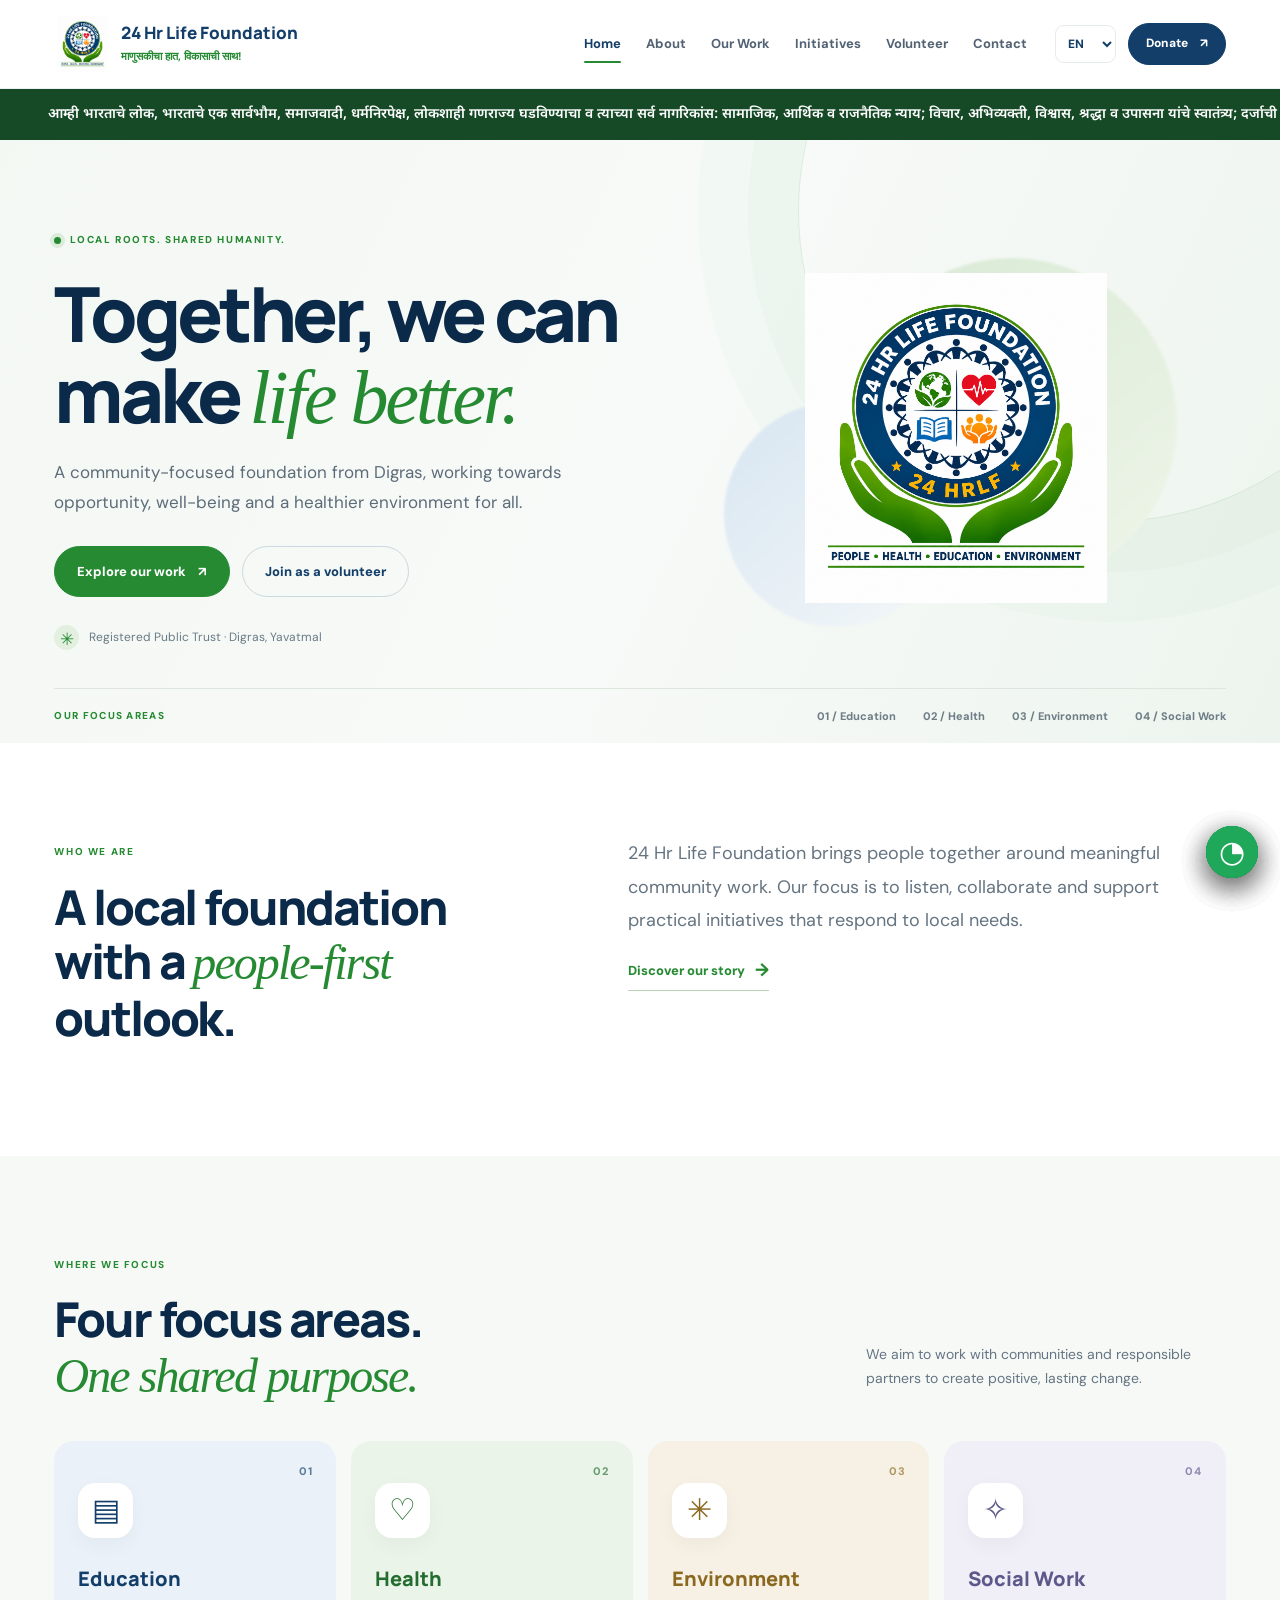
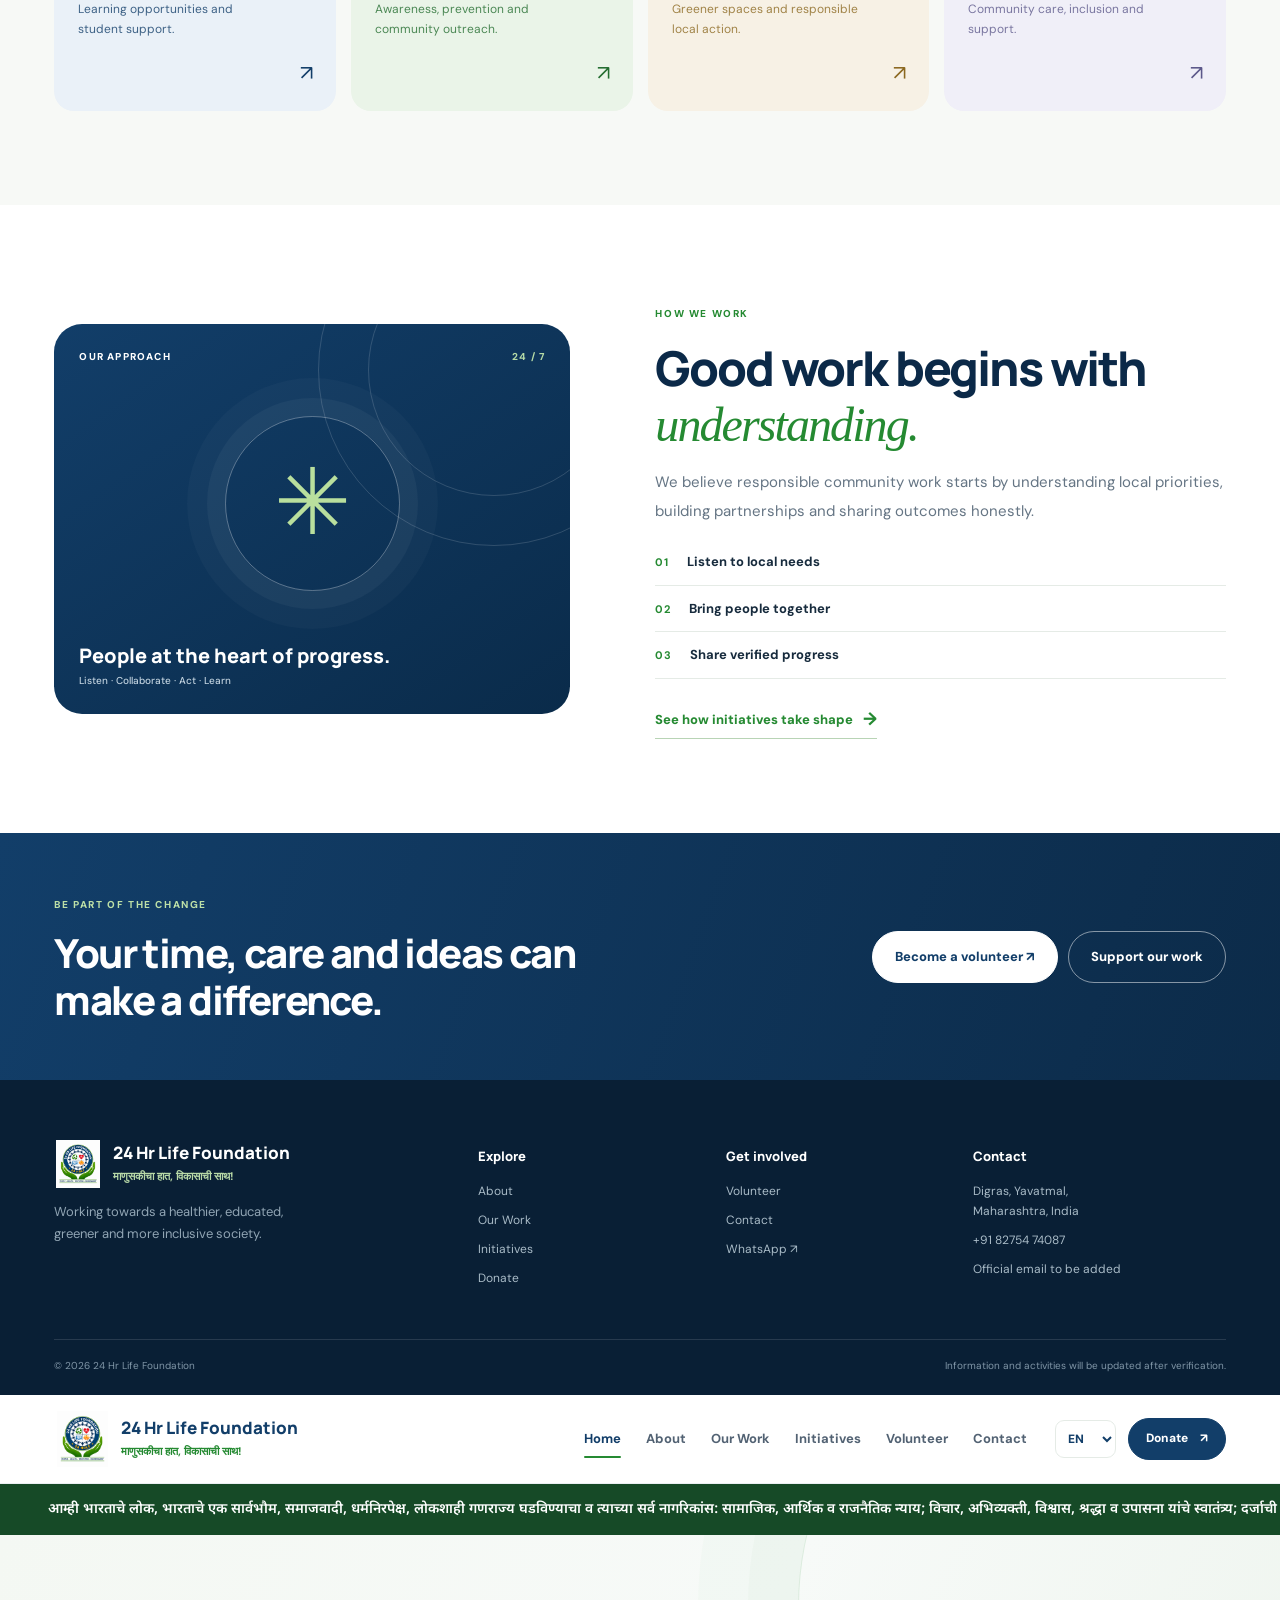
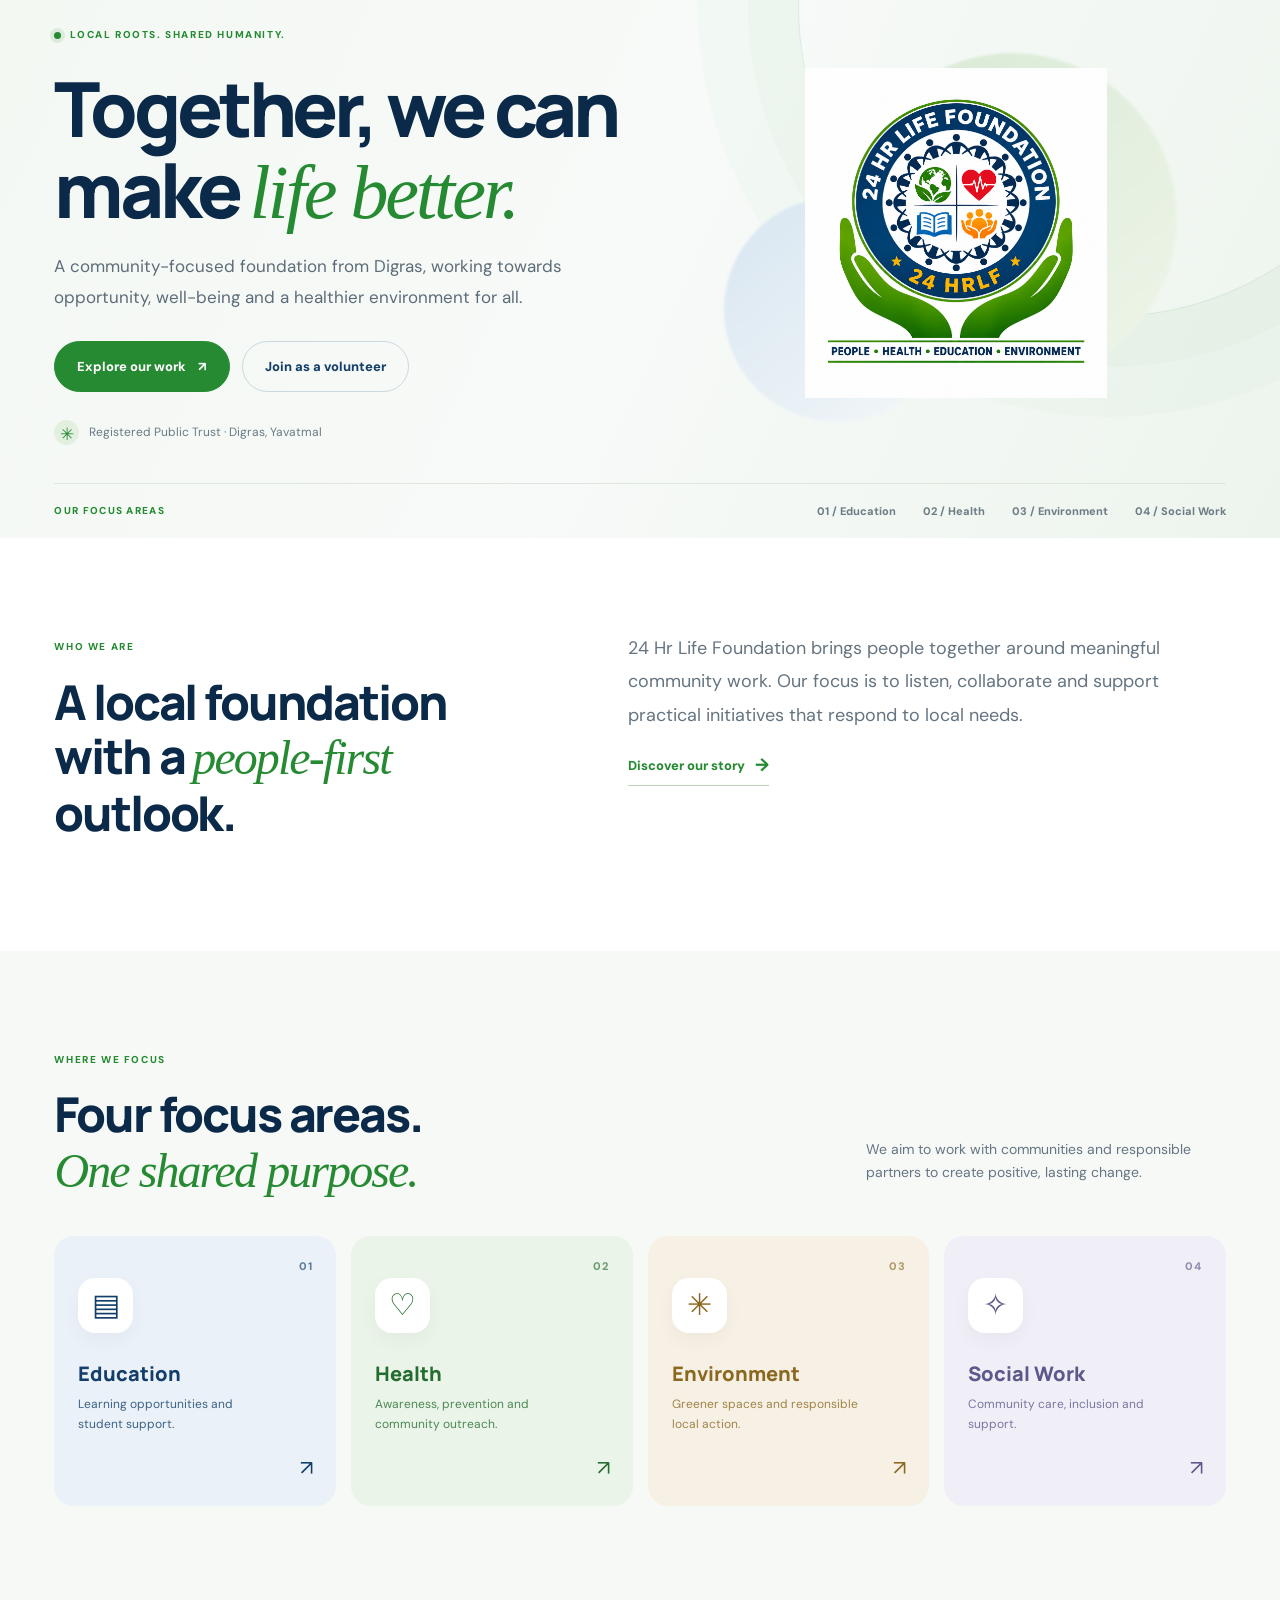
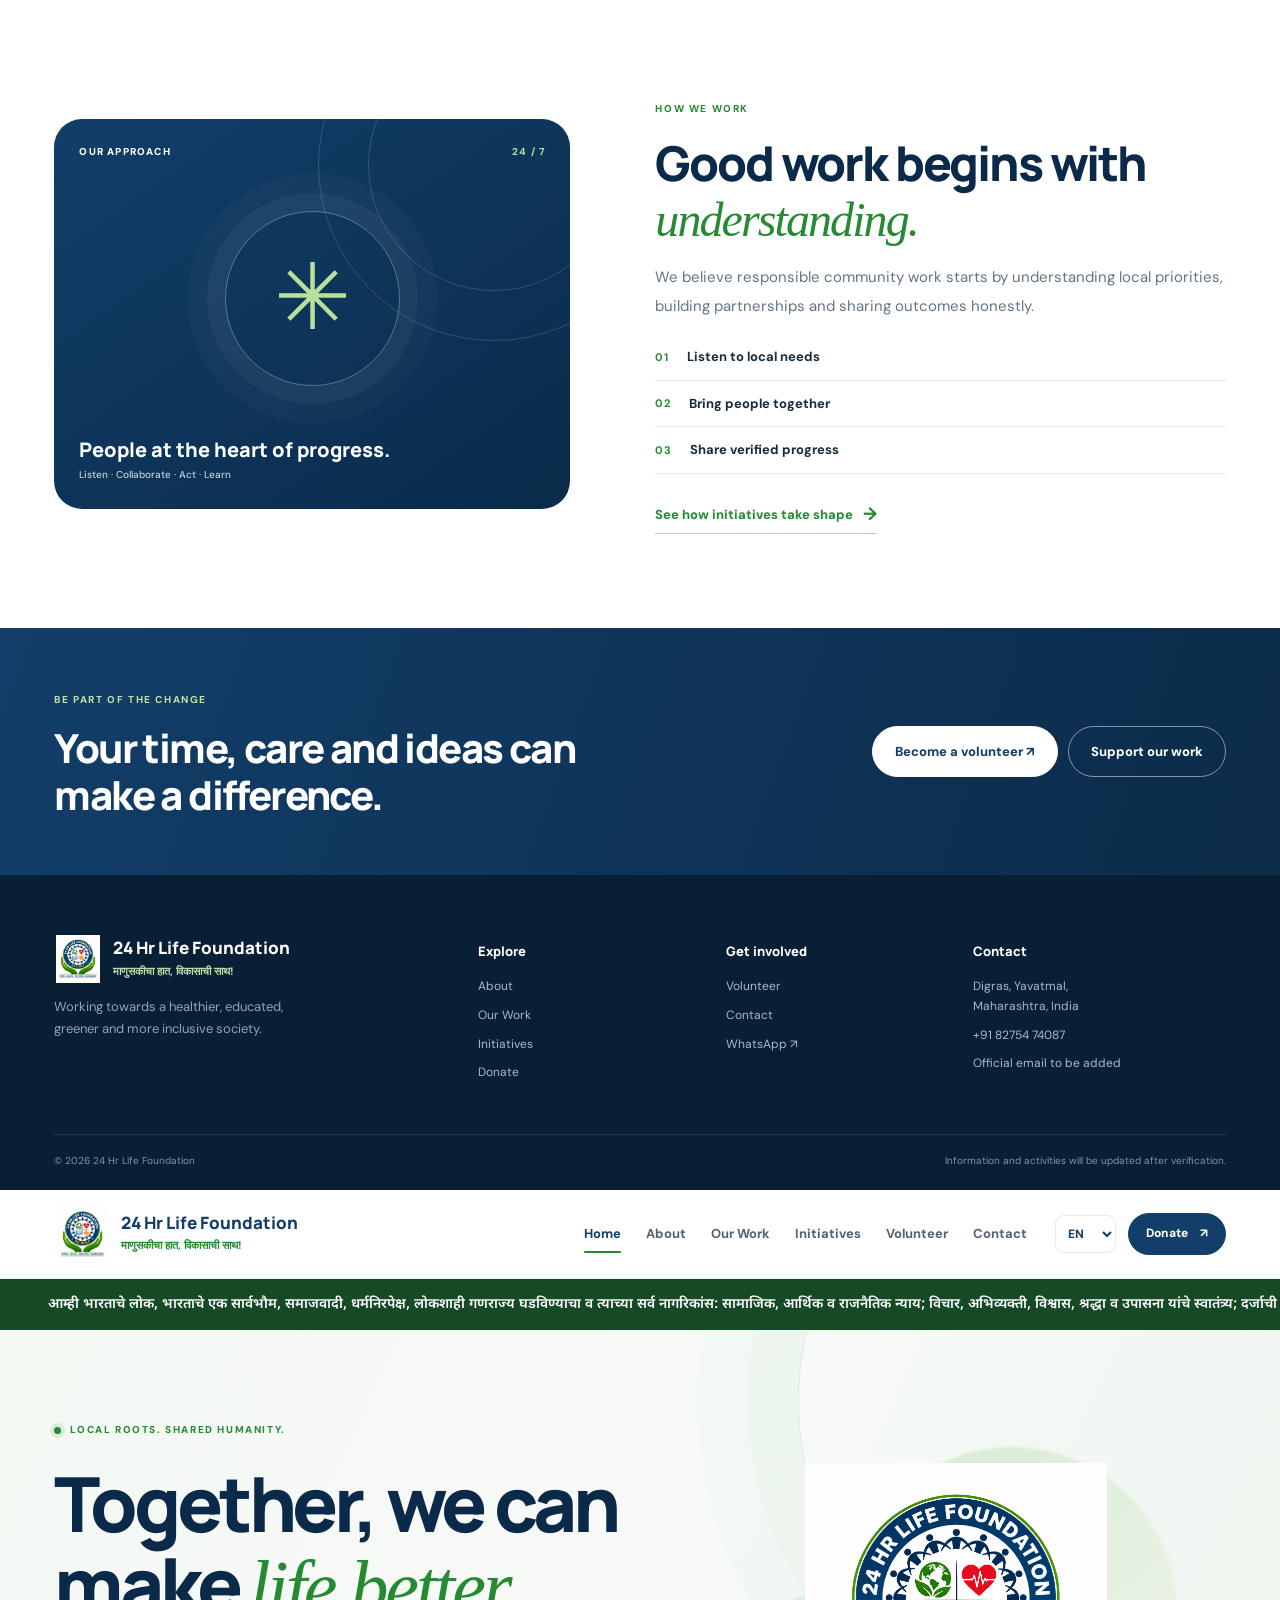
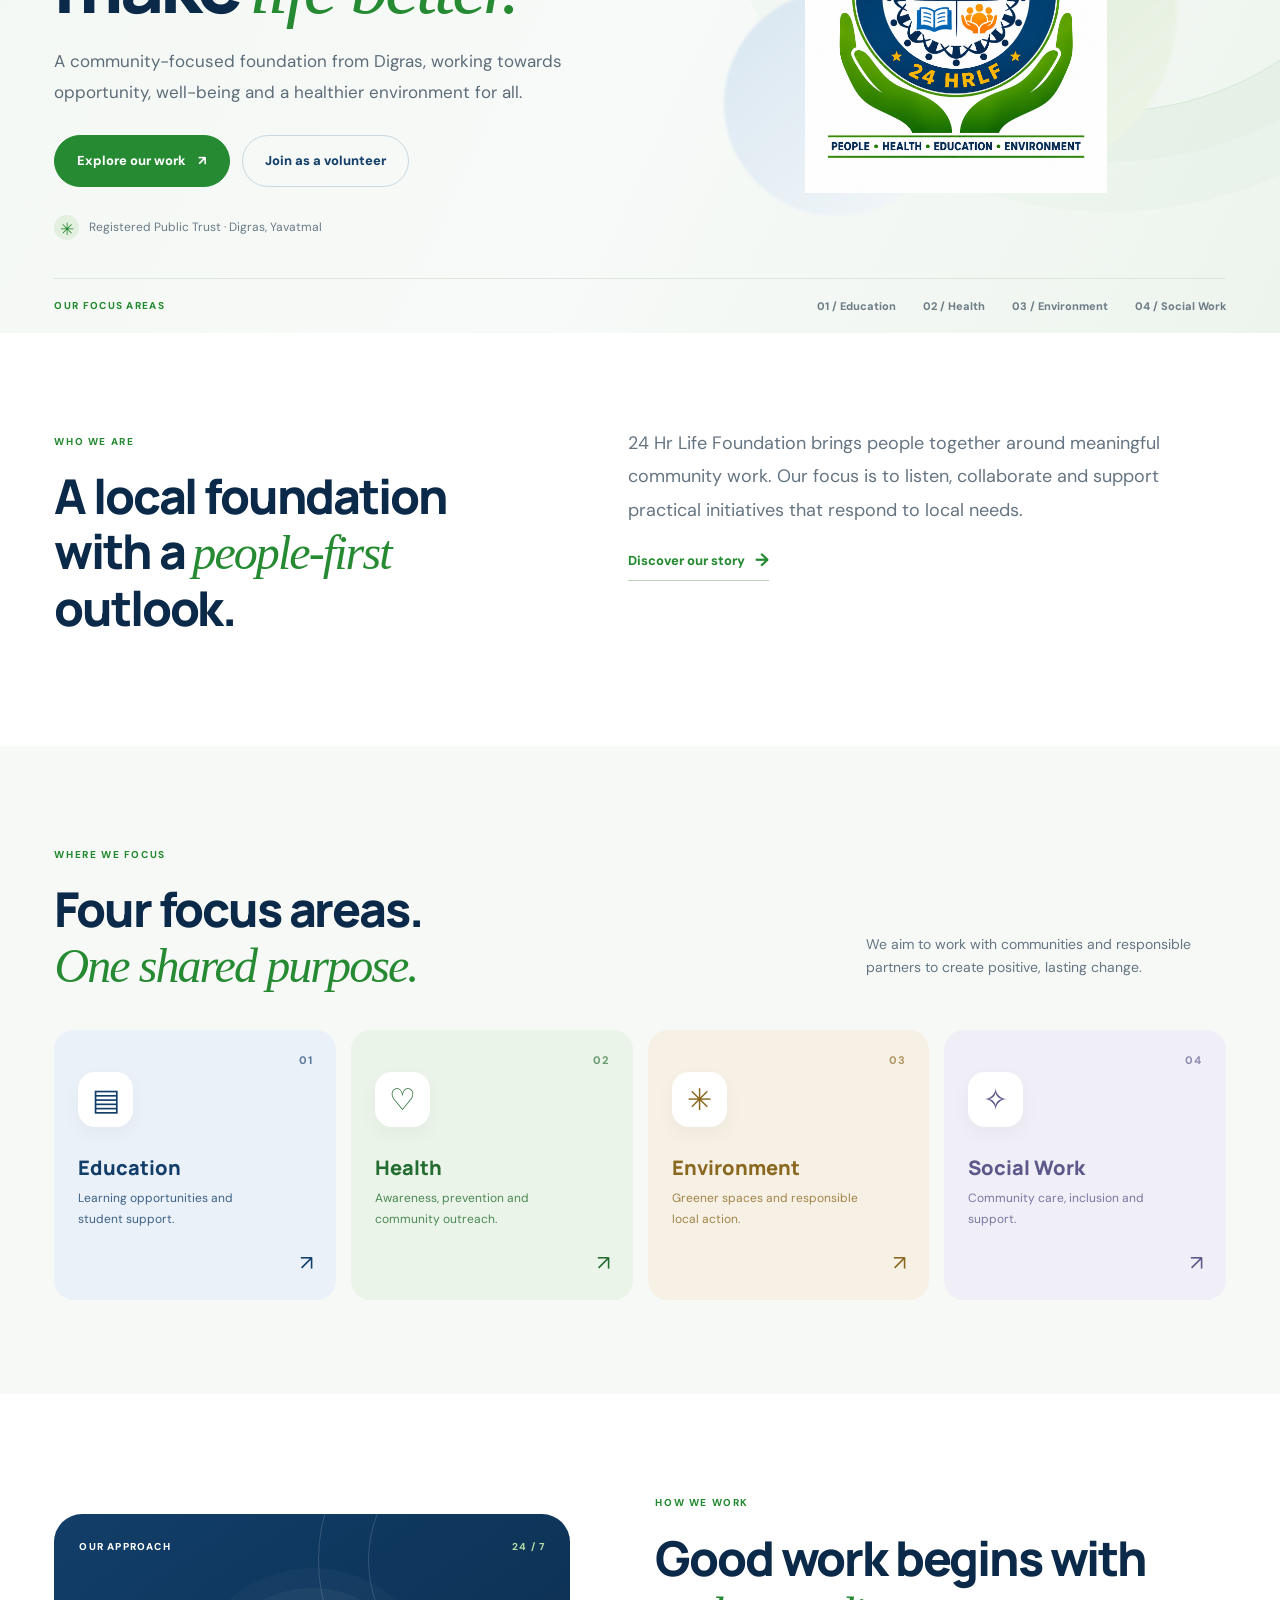
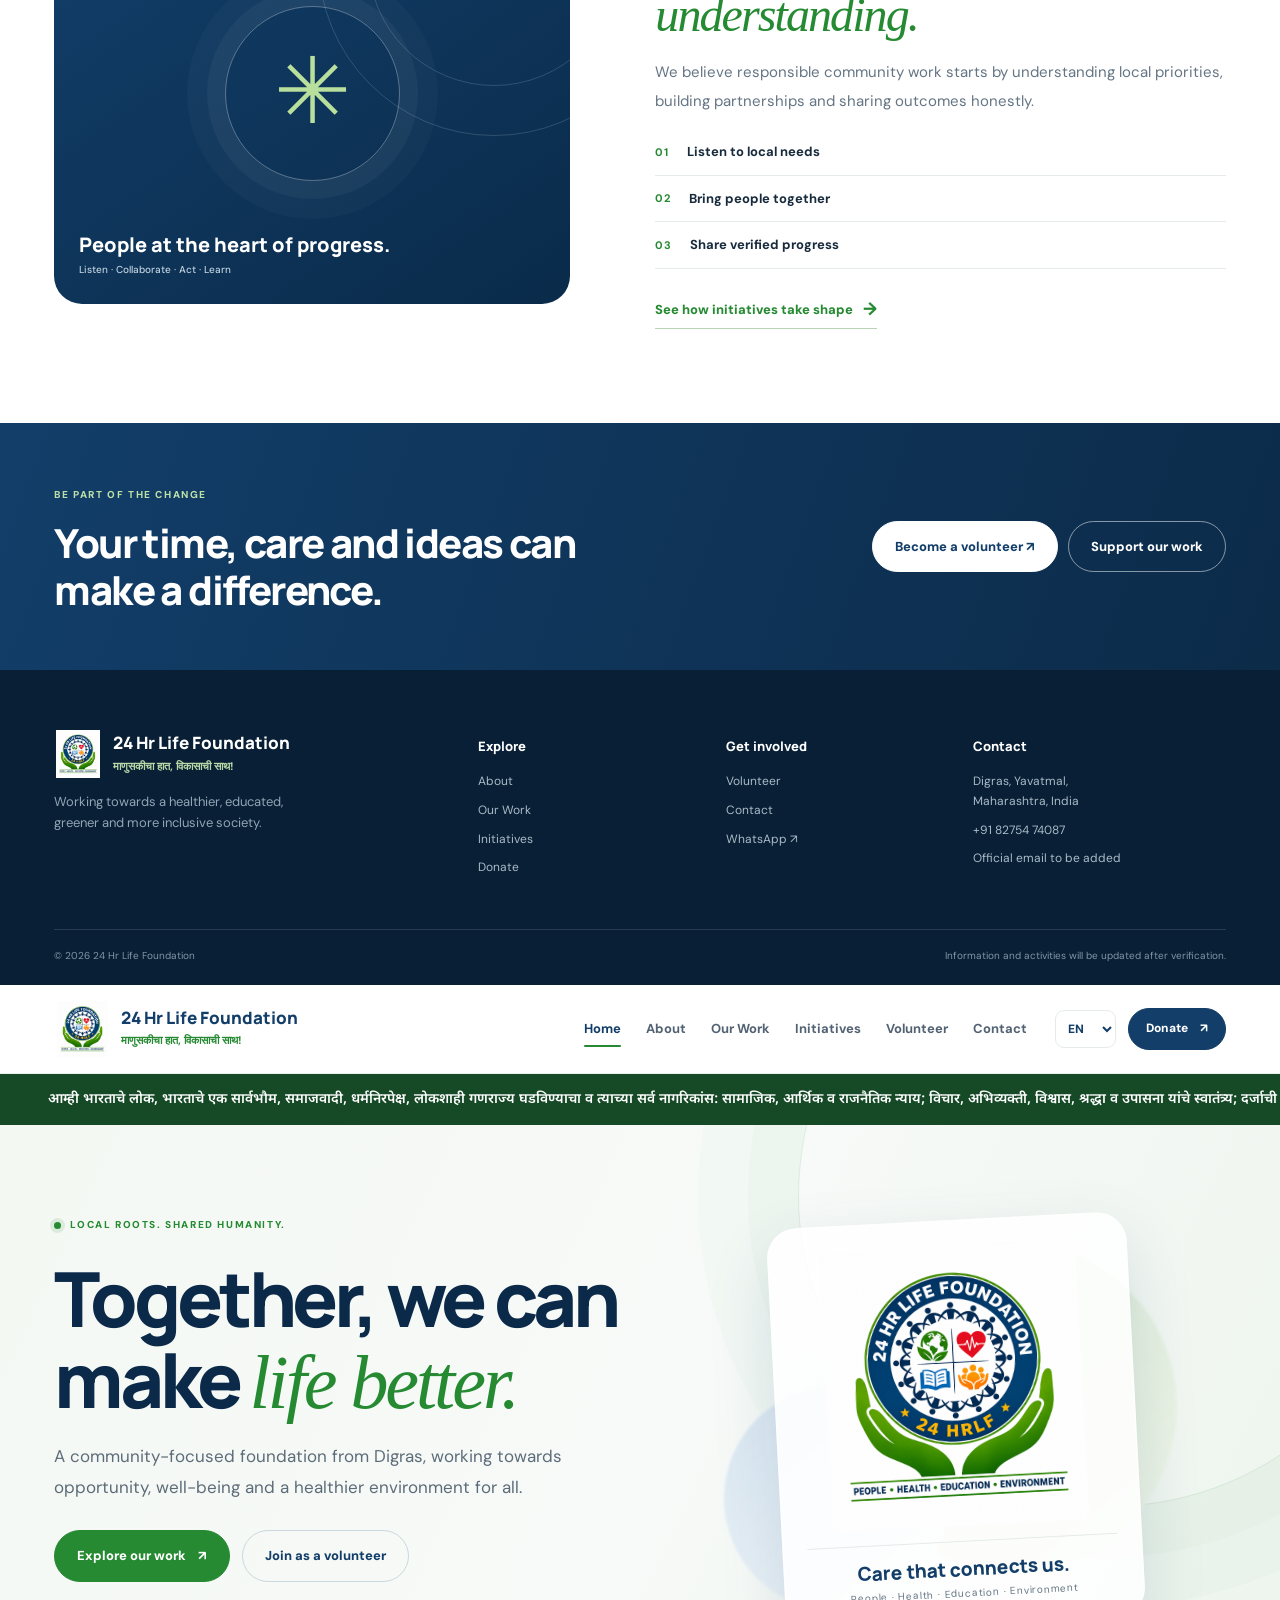
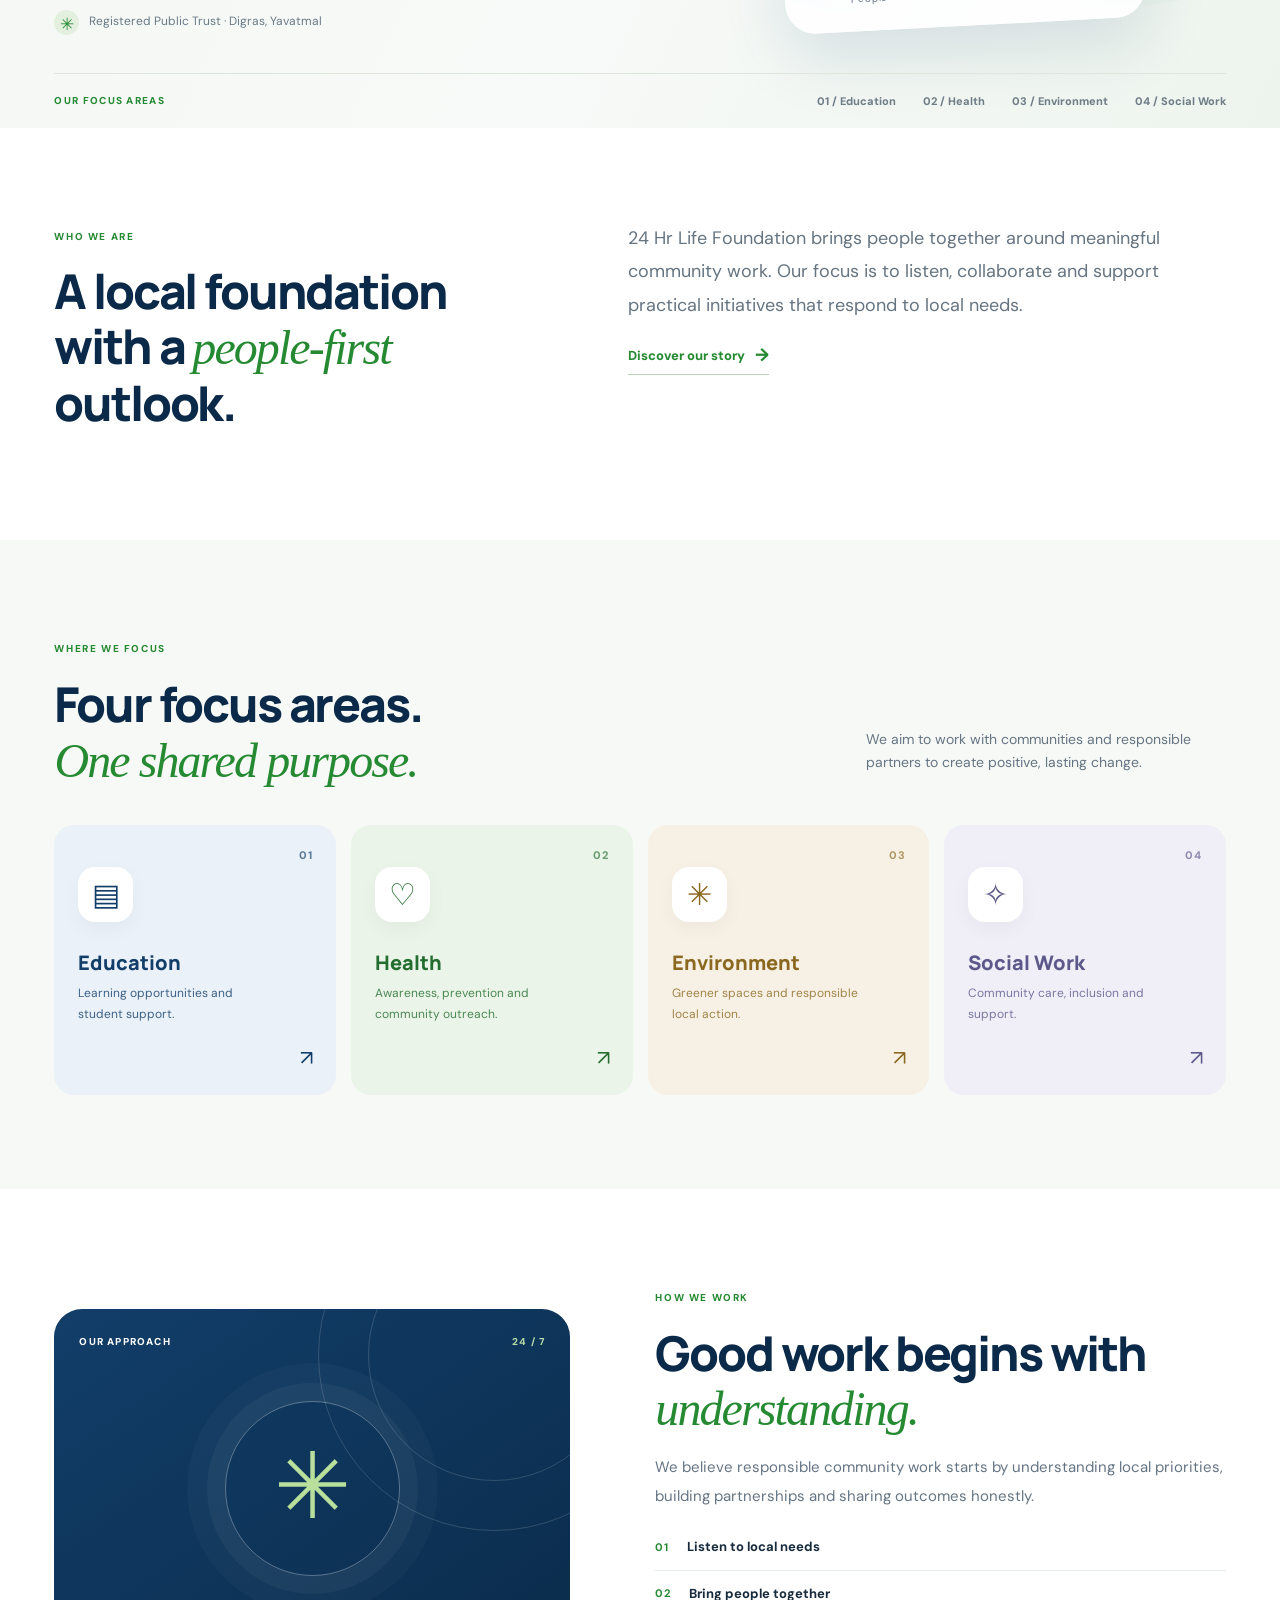
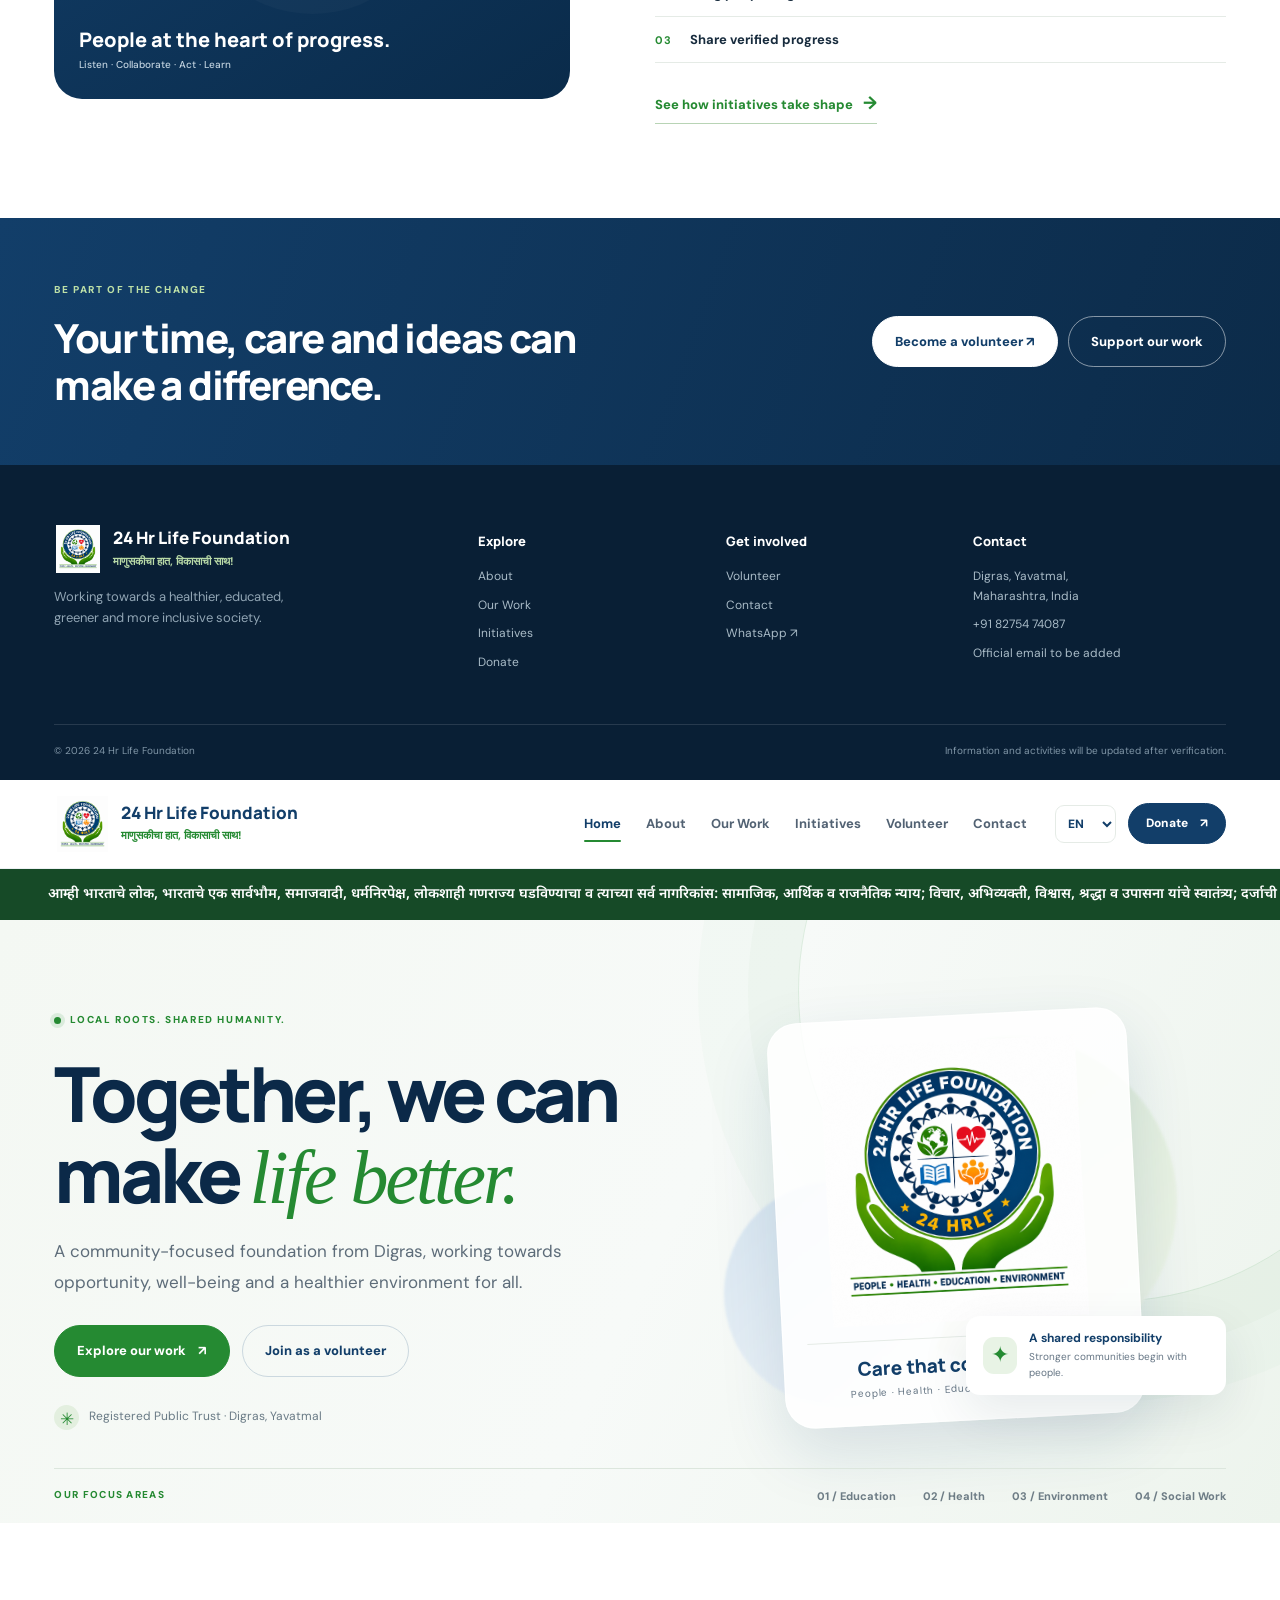
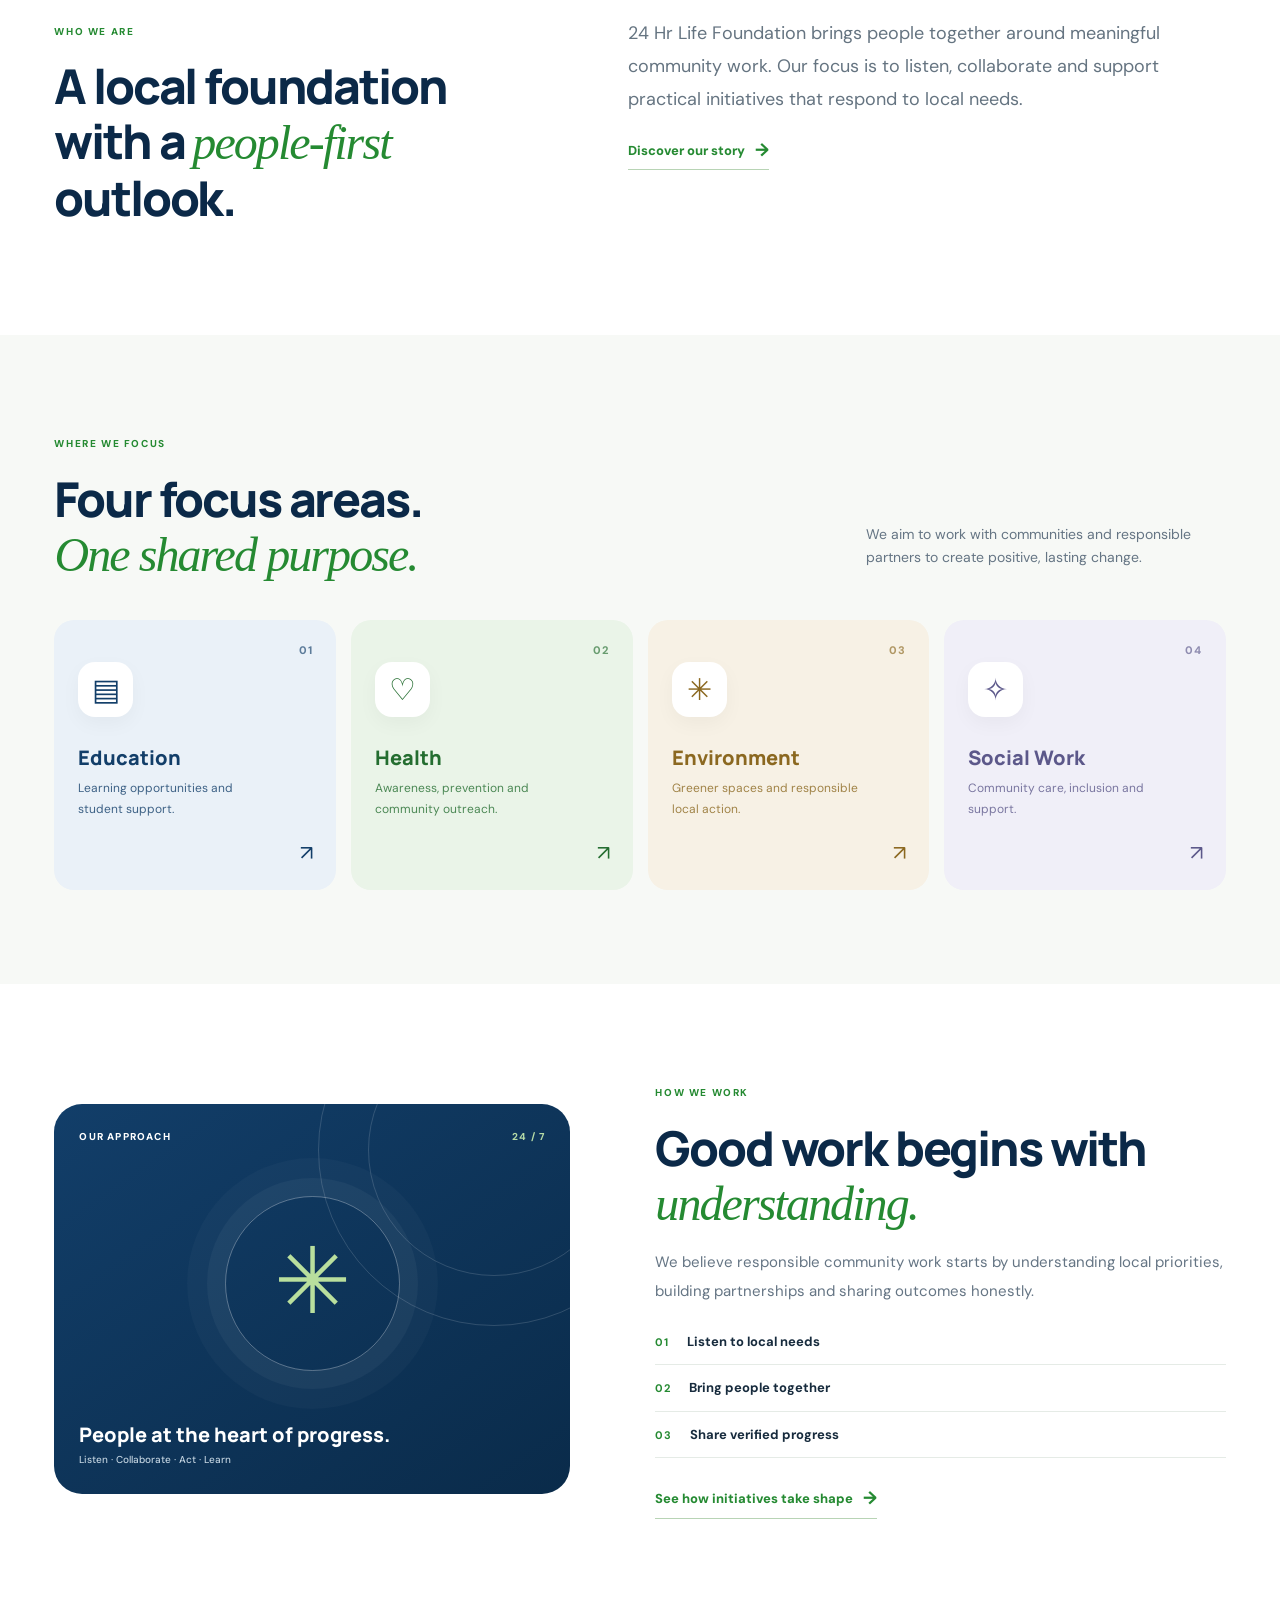
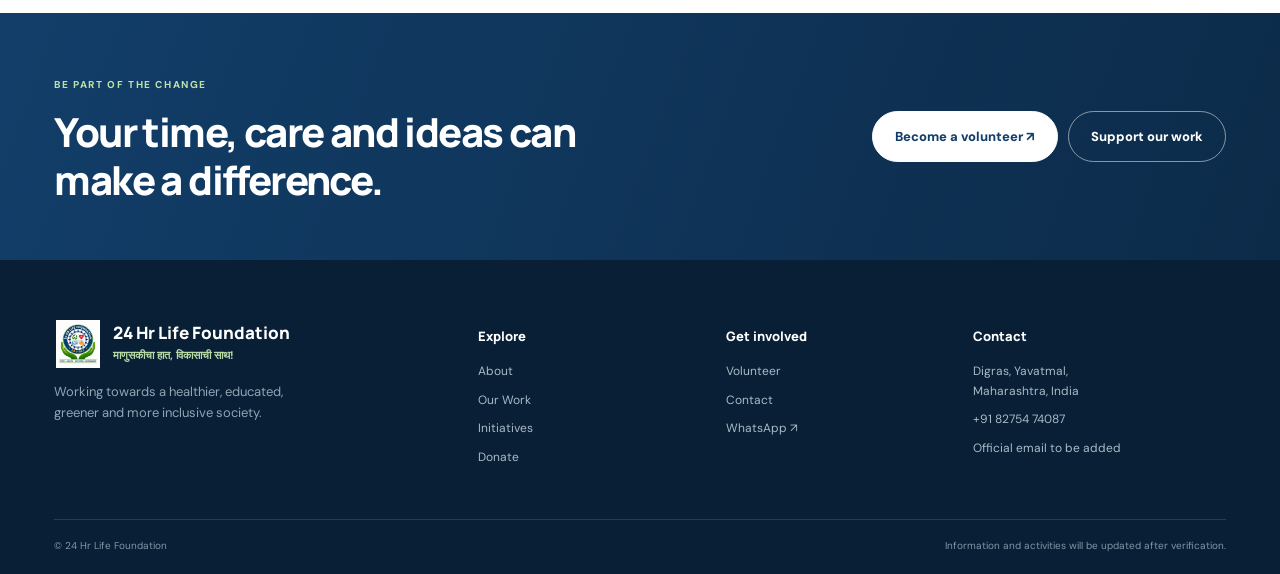
==== commit d3f09771: "Remove hero card container and keep foundation logo" ====
--- a/index.html
+++ b/index.html
@@ -1,4 +1,9 @@
 <!doctype html><html lang="en"><head><meta charset="utf-8"><meta name="viewport" content="width=device-width, initial-scale=1"><meta name="theme-color" content="#123e69"><meta name="description" content="24 Hr Life Foundation is a Public Trust in Digras, Yavatmal, focused on education, health, environment and social work."><meta name="google-site-verification" content="f9WTB4Z3k6Ik1pKLhSwXEQT7wN6tHqgFlhvGmWxSK6M"><title>Home | 24 Hr Life Foundation</title><link rel="preconnect" href="https://fonts.googleapis.com"><link rel="preconnect" href="https://fonts.gstatic.com" crossorigin=""><link href="https://fonts.googleapis.com/css2?family=DM+Sans:wght@400;500;600;700&amp;family=Manrope:wght@400;500;600;700;800&amp;display=swap" rel="stylesheet"><link href="https://fonts.googleapis.com/css2?family=Noto+Sans+Devanagari:wght@400;500;600;700&amp;display=swap" rel="stylesheet"><link rel="stylesheet" href="css/style.css"></head><body>
+<header class="site-header"><div class="container nav-wrap"><a class="brand" href="index.html" aria-label="24 Hr Life Foundation home"><img src="assets/foundation-logo.png" alt="24 Hr Life Foundation logo"><span><strong>24 Hr Life Foundation</strong><small>माणुसकीचा हात, विकासाची साथ!</small></span></a><button class="menu-toggle" id="menuToggle" aria-label="Open navigation" aria-expanded="false"><span></span><span></span><span></span></button><nav class="main-nav" id="mainNav" aria-label="Main navigation"><a href="index.html" data-nav="home" data-i18n="navHome" class="active">Home</a><a href="about.html" data-nav="about" data-i18n="navAbout">About</a><a href="our-work.html" data-nav="work" data-i18n="navWork">Our Work</a><a href="projects.html" data-nav="projects" data-i18n="navProjects">Initiatives</a><a href="volunteer.html" data-nav="volunteer" data-i18n="navVolunteer">Volunteer</a><a href="contact.html" data-nav="contact" data-i18n="navContact">Contact</a></nav><div class="nav-actions"><label class="sr-only" for="languageSelect">Select language</label><select id="languageSelect" class="language-select"><option value="en">EN</option><option value="hi">हिंदी</option><option value="mr">मराठी</option></select><a class="button button--small button--donate" href="donate.html" data-i18n="navDonate">Donate <span>↗</span></a></div></div></header><section class="constitution-ticker" aria-label="भारतीय संविधानाची उद्देशिका" tabindex="0"><div class="ticker__track"><p class="ticker__text">आम्ही भारताचे लोक, भारताचे एक सार्वभौम, समाजवादी, धर्मनिरपेक्ष, लोकशाही गणराज्य घडविण्याचा व त्याच्या सर्व नागरिकांस: सामाजिक, आर्थिक व राजनैतिक न्याय; विचार, अभिव्यक्ती, विश्वास, श्रद्धा व उपासना यांचे स्वातंत्र्य; दर्जाची व संधीची समानता; निश्चितपणे प्राप्त करून देण्याचा आणि त्या सर्वांमध्ये व्यक्तीची प्रतिष्ठा व राष्ट्राची एकता आणि एकात्मता यांचे आश्वासन देणारी बंधुता प्रवर्धित करण्याचा संकल्पपूर्वक निर्धार करून; आमच्या संविधानसभेत आज दिनांक सव्वीस नोव्हेंबर, १९४९ रोजी याद्वारे हे संविधान अंगीकृत आणि अधिनियमित करून स्वतःप्रत अर्पण करीत आहोत.</p><p class="ticker__text" aria-hidden="true">आम्ही भारताचे लोक, भारताचे एक सार्वभौम, समाजवादी, धर्मनिरपेक्ष, लोकशाही गणराज्य घडविण्याचा व त्याच्या सर्व नागरिकांस: सामाजिक, आर्थिक व राजनैतिक न्याय; विचार, अभिव्यक्ती, विश्वास, श्रद्धा व उपासना यांचे स्वातंत्र्य; दर्जाची व संधीची समानता; निश्चितपणे प्राप्त करून देण्याचा आणि त्या सर्वांमध्ये व्यक्तीची प्रतिष्ठा व राष्ट्राची एकता आणि एकात्मता यांचे आश्वासन देणारी बंधुता प्रवर्धित करण्याचा संकल्पपूर्वक निर्धार करून; आमच्या संविधानसभेत आज दिनांक सव्वीस नोव्हेंबर, १९४९ रोजी याद्वारे हे संविधान अंगीकृत आणि अधिनियमित करून स्वतःप्रत अर्पण करीत आहोत.</p></div></section><main><section class="hero"><div class="container hero-grid"><div class="hero-copy"><div class="eyebrow"><span class="eyebrow-dot"></span><span data-i18n="heroEyebrow">LOCAL ROOTS. SHARED HUMANITY.</span></div><h1 data-i18n="heroTitle">Together, we can make <em>life better.</em></h1><p class="hero-lead" data-i18n="heroText">A community-focused foundation from Digras, working towards opportunity, well-being and a healthier environment for all.</p><div class="hero-actions"><a class="button" href="our-work.html" data-i18n="exploreWork">Explore our work <span>↗</span></a><a class="button button--outline" href="volunteer.html" data-i18n="joinUs">Join as a volunteer</a></div><div class="hero-proof"><span class="proof-mark">✳</span><span data-i18n="heroTrust">Registered Public Trust · Digras, Yavatmal</span></div></div><div class="hero-art"><div class="hero-art__orb orb-one"></div><div class="hero-art__orb orb-two"></div><img class="hero-logo" src="assets/foundation-logo.png" alt="24 Hr Life Foundation emblem"></div></div><div class="hero-bottom container"><span data-i18n="heroBottom">OUR FOCUS AREAS</span><div><span>01 / Education</span><span>02 / Health</span><span>03 / Environment</span><span>04 / Social Work</span></div></div></section>
+<section class="section intro-section"><div class="container intro-grid"><div><span class="eyebrow" data-i18n="whoEyebrow">WHO WE ARE</span><h2 data-i18n="introTitle">A local foundation with a <em>people-first</em> outlook.</h2></div><div><p class="large-copy" data-i18n="introText">24 Hr Life Foundation brings people together around meaningful community work. Our focus is to listen, collaborate and support practical initiatives that respond to local needs.</p><a class="text-link" href="about.html" data-i18n="readAbout">Discover our story <span>→</span></a></div></div></section>
+<section class="section focus-section"><div class="container"><div class="section-heading"><div><span class="eyebrow" data-i18n="focusEyebrow">WHERE WE FOCUS</span><h2 data-i18n="focusTitle">Four focus areas.<br><em>One shared purpose.</em></h2></div><p data-i18n="focusText">We aim to work with communities and responsible partners to create positive, lasting change.</p></div><div class="focus-grid"><a class="focus-card focus-card--blue" href="our-work.html#education"><span class="focus-number">01</span><span class="focus-icon">▤</span><h3 data-i18n="education">Education</h3><p data-i18n="educationDesc">Learning opportunities and student support.</p><span class="card-arrow">↗</span></a><a class="focus-card focus-card--green" href="our-work.html#health"><span class="focus-number">02</span><span class="focus-icon">♡</span><h3 data-i18n="health">Health</h3><p data-i18n="healthDesc">Awareness, prevention and community outreach.</p><span class="card-arrow">↗</span></a><a class="focus-card focus-card--sand" href="our-work.html#environment"><span class="focus-number">03</span><span class="focus-icon">✳</span><h3 data-i18n="environment">Environment</h3><p data-i18n="environmentDesc">Greener spaces and responsible local action.</p><span class="card-arrow">↗</span></a><a class="focus-card focus-card--lavender" href="our-work.html#social"><span class="focus-number">04</span><span class="focus-icon">✧</span><h3 data-i18n="socialWork">Social Work</h3><p data-i18n="socialDesc">Community care, inclusion and support.</p><span class="card-arrow">↗</span></a></div></div></section>
+<section class="section story-section"><div class="container story-grid"><div class="story-panel"><div class="story-panel__top"><span data-i18n="ourApproach">OUR APPROACH</span><span>24 / 7</span></div><div class="story-symbol">✳</div><div class="story-panel__bottom"><b data-i18n="approachTitle">People at the heart of progress.</b><span data-i18n="approachSub">Listen · Collaborate · Act · Learn</span></div></div><div class="story-copy"><span class="eyebrow" data-i18n="approachEyebrow">HOW WE WORK</span><h2 data-i18n="approachHeading">Good work begins with <em>understanding.</em></h2><p data-i18n="approachText">We believe responsible community work starts by understanding local priorities, building partnerships and sharing outcomes honestly.</p><div class="mini-steps"><div><b>01</b><span data-i18n="listen">Listen to local needs</span></div><div><b>02</b><span data-i18n="partner">Bring people together</span></div><div><b>03</b><span data-i18n="share">Share verified progress</span></div></div><a class="text-link" href="projects.html" data-i18n="seeInitiatives">See how initiatives take shape <span>→</span></a></div></div></section>
+<section class="cta-band"><div class="container cta-band__inner"><div><span class="eyebrow eyebrow--light" data-i18n="bePart">BE PART OF THE CHANGE</span><h2 data-i18n="ctaHeading">Your time, care and ideas can make a difference.</h2></div><div class="cta-actions"><a class="button button--white" href="volunteer.html" data-i18n="volunteerNow">Become a volunteer ↗</a><a class="button button--glass" href="donate.html" data-i18n="supportUs">Support our work</a></div></div></section></main><footer class="site-footer"><div class="container footer-grid"><div class="footer-brand"><a class="brand brand--footer" href="index.html"><img src="assets/foundation-logo.png" alt=""><span><strong>24 Hr Life Foundation</strong><small>माणुसकीचा हात, विकासाची साथ!</small></span></a><p data-i18n="footerIntro">Working towards a healthier, educated, greener and more inclusive society.</p></div><div><h3 data-i18n="footerExplore">Explore</h3><a href="about.html" data-i18n="navAbout">About</a><a href="our-work.html" data-i18n="navWork">Our Work</a><a href="projects.html" data-i18n="navProjects">Initiatives</a><a href="donate.html" data-i18n="navDonate">Donate</a></div><div><h3 data-i18n="footerGetInvolved">Get involved</h3><a href="volunteer.html" data-i18n="navVolunteer">Volunteer</a><a href="contact.html" data-i18n="navContact">Contact</a><a href="https://wa.me/918275474087" target="_blank" rel="noopener">WhatsApp ↗</a></div><div><h3 data-i18n="footerContact">Contact</h3><p>Digras, Yavatmal,<br>Maharashtra, India</p><a href="tel:+918275474087">+91 82754 74087</a><p class="muted">Official email to be added</p></div></div><div class="container footer-bottom"><span>© <span id="year">2026</span> 24 Hr Life Foundation</span><span data-i18n="footerNote">Information and activities will be updated after verification.</span></div></footer><a class="floating-whatsapp" href="https://wa.me/918275474087" target="_blank" rel="noopener" aria-label="Chat on WhatsApp">◔</a><script src="js/translations.js"></script><script src="js/main.js"></script></body></html><!doctype html><html lang="en"><head><meta charset="utf-8"><meta name="viewport" content="width=device-width, initial-scale=1"><meta name="theme-color" content="#123e69"><meta name="description" content="24 Hr Life Foundation is a Public Trust in Digras, Yavatmal, focused on education, health, environment and social work."><meta name="google-site-verification" content="f9WTB4Z3k6Ik1pKLhSwXEQT7wN6tHqgFlhvGmWxSK6M"><title>Home | 24 Hr Life Foundation</title><link rel="preconnect" href="https://fonts.googleapis.com"><link rel="preconnect" href="https://fonts.gstatic.com" crossorigin=""><link href="https://fonts.googleapis.com/css2?family=DM+Sans:wght@400;500;600;700&amp;family=Manrope:wght@400;500;600;700;800&amp;display=swap" rel="stylesheet"><link href="https://fonts.googleapis.com/css2?family=Noto+Sans+Devanagari:wght@400;500;600;700&amp;display=swap" rel="stylesheet"><link rel="stylesheet" href="css/style.css"></head><body>
 <header class="site-header"><div class="container nav-wrap"><a class="brand" href="index.html" aria-label="24 Hr Life Foundation home"><img src="assets/foundation-logo.png" alt="24 Hr Life Foundation logo"><span><strong>24 Hr Life Foundation</strong><small>माणुसकीचा हात, विकासाची साथ!</small></span></a><button class="menu-toggle" id="menuToggle" aria-label="Open navigation" aria-expanded="false"><span></span><span></span><span></span></button><nav class="main-nav" id="mainNav" aria-label="Main navigation"><a href="index.html" data-nav="home" data-i18n="navHome" class="active">Home</a><a href="about.html" data-nav="about" data-i18n="navAbout">About</a><a href="our-work.html" data-nav="work" data-i18n="navWork">Our Work</a><a href="projects.html" data-nav="projects" data-i18n="navProjects">Initiatives</a><a href="volunteer.html" data-nav="volunteer" data-i18n="navVolunteer">Volunteer</a><a href="contact.html" data-nav="contact" data-i18n="navContact">Contact</a></nav><div class="nav-actions"><label class="sr-only" for="languageSelect">Select language</label><select id="languageSelect" class="language-select"><option value="en">EN</option><option value="hi">हिंदी</option><option value="mr">मराठी</option></select><a class="button button--small button--donate" href="donate.html" data-i18n="navDonate">Donate <span>↗</span></a></div></div></header><section class="constitution-ticker" aria-label="भारतीय संविधानाची उद्देशिका" tabindex="0"><div class="ticker__track"><p class="ticker__text">आम्ही भारताचे लोक, भारताचे एक सार्वभौम, समाजवादी, धर्मनिरपेक्ष, लोकशाही गणराज्य घडविण्याचा व त्याच्या सर्व नागरिकांस: सामाजिक, आर्थिक व राजनैतिक न्याय; विचार, अभिव्यक्ती, विश्वास, श्रद्धा व उपासना यांचे स्वातंत्र्य; दर्जाची व संधीची समानता; निश्चितपणे प्राप्त करून देण्याचा आणि त्या सर्वांमध्ये व्यक्तीची प्रतिष्ठा व राष्ट्राची एकता आणि एकात्मता यांचे आश्वासन देणारी बंधुता प्रवर्धित करण्याचा संकल्पपूर्वक निर्धार करून; आमच्या संविधानसभेत आज दिनांक सव्वीस नोव्हेंबर, १९४९ रोजी याद्वारे हे संविधान अंगीकृत आणि अधिनियमित करून स्वतःप्रत अर्पण करीत आहोत.</p><p class="ticker__text" aria-hidden="true">आम्ही भारताचे लोक, भारताचे एक सार्वभौम, समाजवादी, धर्मनिरपेक्ष, लोकशाही गणराज्य घडविण्याचा व त्याच्या सर्व नागरिकांस: सामाजिक, आर्थिक व राजनैतिक न्याय; विचार, अभिव्यक्ती, विश्वास, श्रद्धा व उपासना यांचे स्वातंत्र्य; दर्जाची व संधीची समानता; निश्चितपणे प्राप्त करून देण्याचा आणि त्या सर्वांमध्ये व्यक्तीची प्रतिष्ठा व राष्ट्राची एकता आणि एकात्मता यांचे आश्वासन देणारी बंधुता प्रवर्धित करण्याचा संकल्पपूर्वक निर्धार करून; आमच्या संविधानसभेत आज दिनांक सव्वीस नोव्हेंबर, १९४९ रोजी याद्वारे हे संविधान अंगीकृत आणि अधिनियमित करून स्वतःप्रत अर्पण करीत आहोत.</p></div></section><main><section class="hero"><div class="container hero-grid"><div class="hero-copy"><div class="eyebrow"><span class="eyebrow-dot"></span><span data-i18n="heroEyebrow">LOCAL ROOTS. SHARED HUMANITY.</span></div><h1 data-i18n="heroTitle">Together, we can make <em>life better.</em></h1><p class="hero-lead" data-i18n="heroText">A community-focused foundation from Digras, working towards opportunity, well-being and a healthier environment for all.</p><div class="hero-actions"><a class="button" href="our-work.html" data-i18n="exploreWork">Explore our work <span>↗</span></a><a class="button button--outline" href="volunteer.html" data-i18n="joinUs">Join as a volunteer</a></div><div class="hero-proof"><span class="proof-mark">✳</span><span data-i18n="heroTrust">Registered Public Trust · Digras, Yavatmal</span></div></div><div class="hero-art"><div class="hero-art__orb orb-one"></div><div class="hero-art__orb orb-two"></div><img class="hero-logo" src="assets/foundation-logo.png" alt="24 Hr Life Foundation emblem"></div></div><div class="hero-bottom container"><span data-i18n="heroBottom">OUR FOCUS AREAS</span><div><span>01 / Education</span><span>02 / Health</span><span>03 / Environment</span><span>04 / Social Work</span></div></div></section>
 <section class="section intro-section"><div class="container intro-grid"><div><span class="eyebrow" data-i18n="whoEyebrow">WHO WE ARE</span><h2 data-i18n="introTitle">A local foundation with a <em>people-first</em> outlook.</h2></div><div><p class="large-copy" data-i18n="introText">24 Hr Life Foundation brings people together around meaningful community work. Our focus is to listen, collaborate and support practical initiatives that respond to local needs.</p><a class="text-link" href="about.html" data-i18n="readAbout">Discover our story <span>→</span></a></div></div></section>
 <section class="section focus-section"><div class="container"><div class="section-heading"><div><span class="eyebrow" data-i18n="focusEyebrow">WHERE WE FOCUS</span><h2 data-i18n="focusTitle">Four focus areas.<br><em>One shared purpose.</em></h2></div><p data-i18n="focusText">We aim to work with communities and responsible partners to create positive, lasting change.</p></div><div class="focus-grid"><a class="focus-card focus-card--blue" href="our-work.html#education"><span class="focus-number">01</span><span class="focus-icon">▤</span><h3 data-i18n="education">Education</h3><p data-i18n="educationDesc">Learning opportunities and student support.</p><span class="card-arrow">↗</span></a><a class="focus-card focus-card--green" href="our-work.html#health"><span class="focus-number">02</span><span class="focus-icon">♡</span><h3 data-i18n="health">Health</h3><p data-i18n="healthDesc">Awareness, prevention and community outreach.</p><span class="card-arrow">↗</span></a><a class="focus-card focus-card--sand" href="our-work.html#environment"><span class="focus-number">03</span><span class="focus-icon">✳</span><h3 data-i18n="environment">Environment</h3><p data-i18n="environmentDesc">Greener spaces and responsible local action.</p><span class="card-arrow">↗</span></a><a class="focus-card focus-card--lavender" href="our-work.html#social"><span class="focus-number">04</span><span class="focus-icon">✧</span><h3 data-i18n="socialWork">Social Work</h3><p data-i18n="socialDesc">Community care, inclusion and support.</p><span class="card-arrow">↗</span></a></div></div></section>
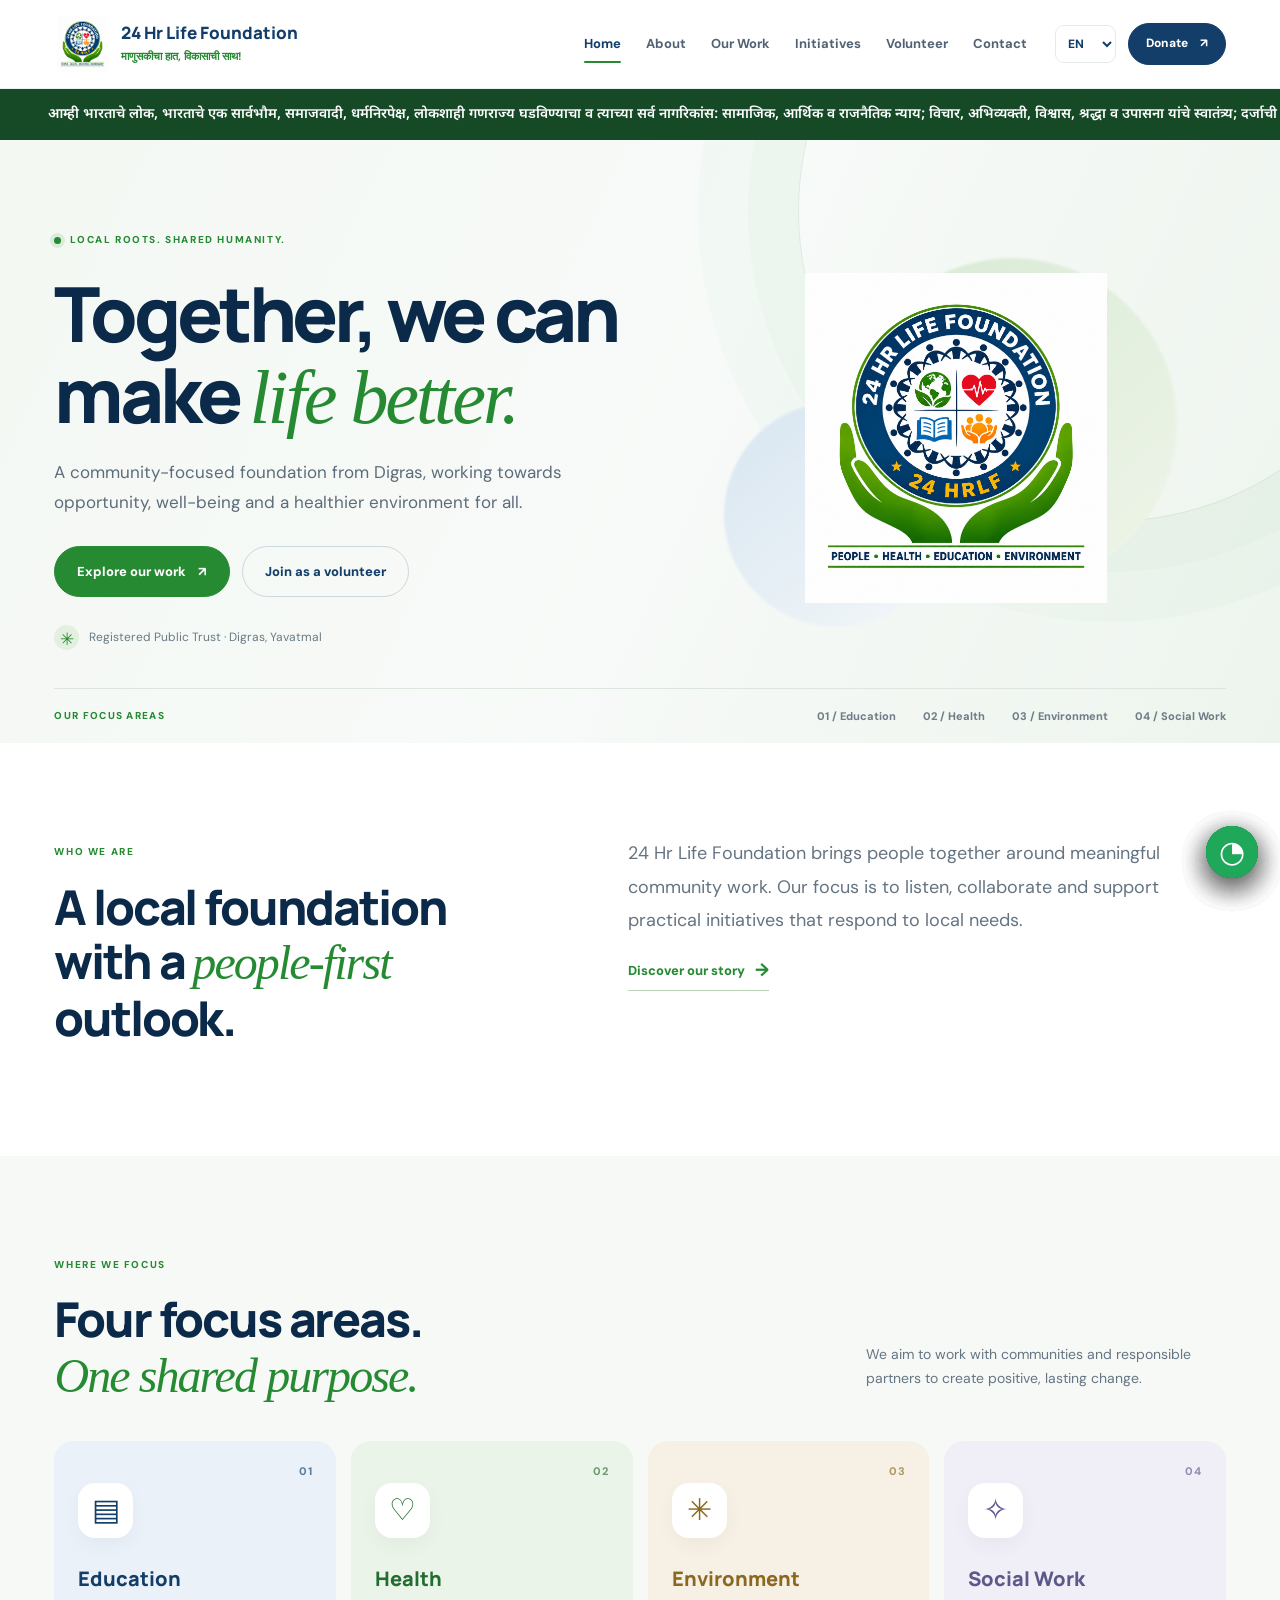
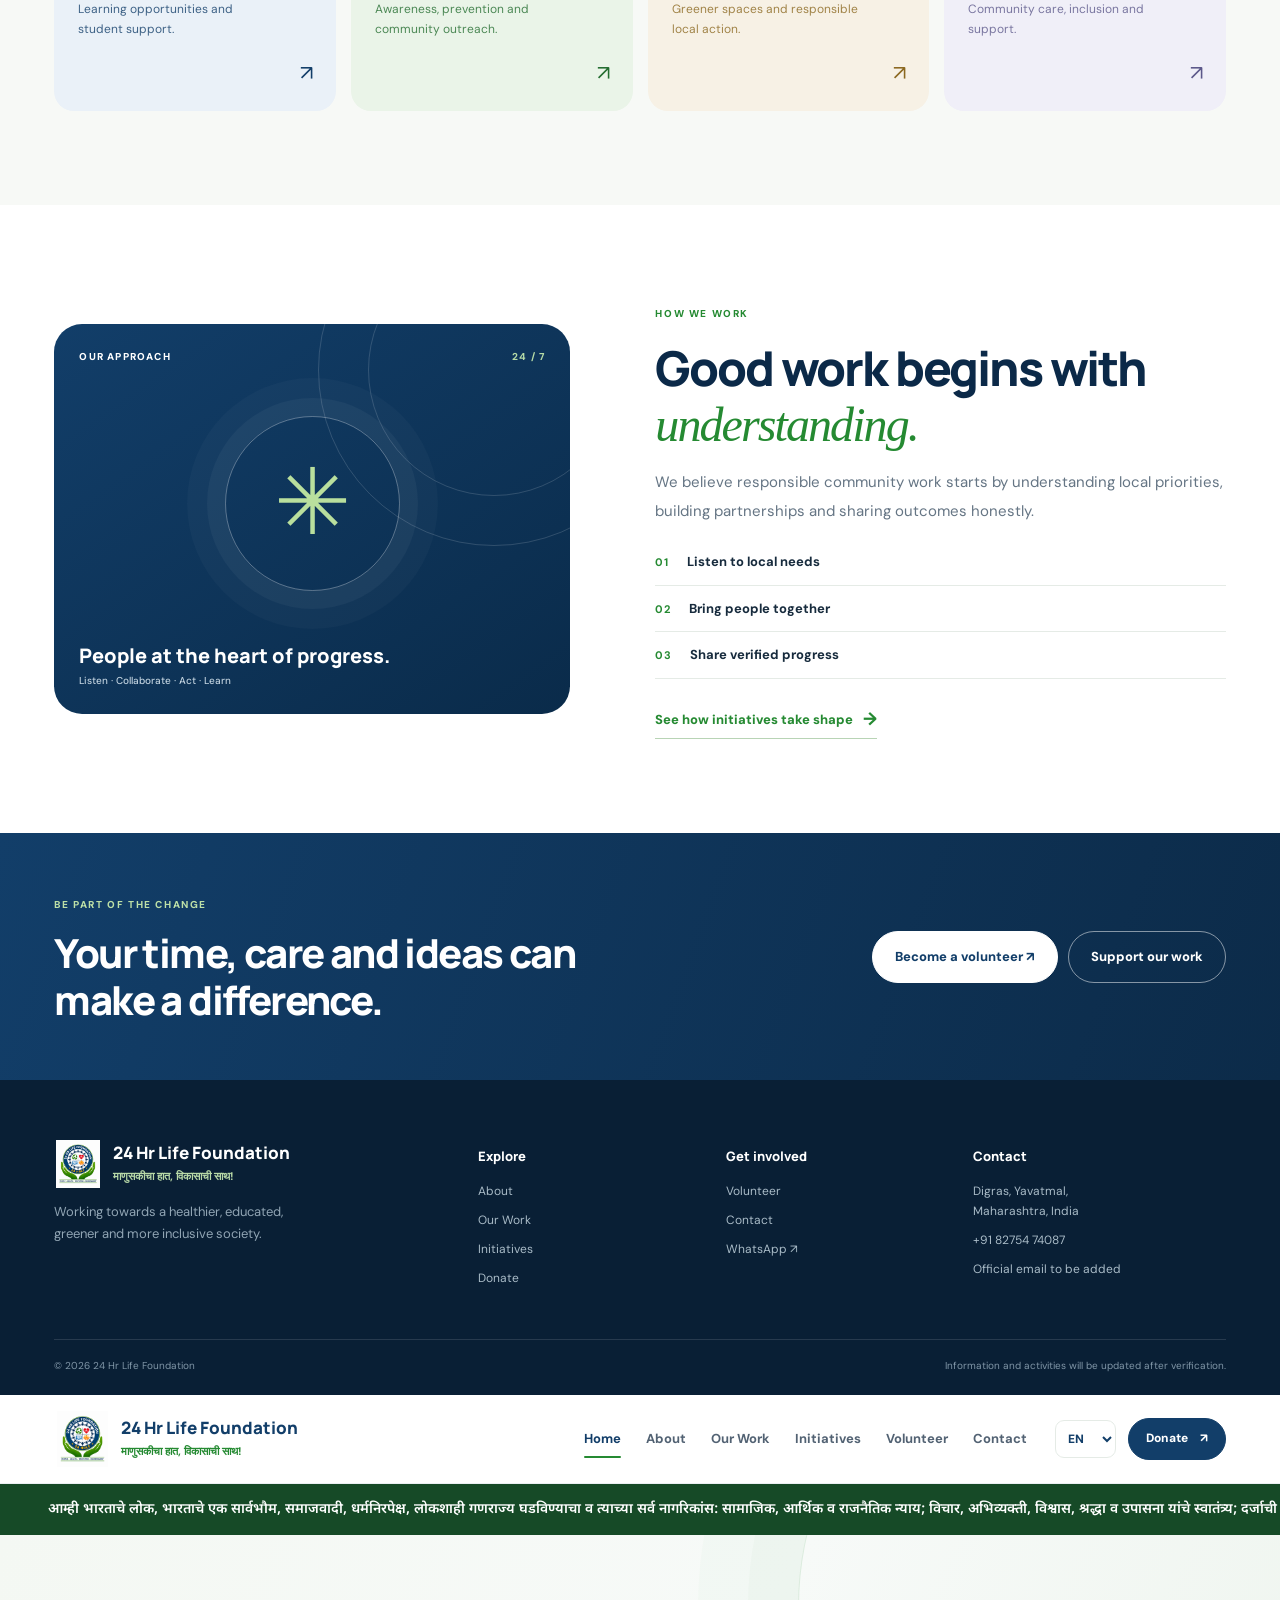
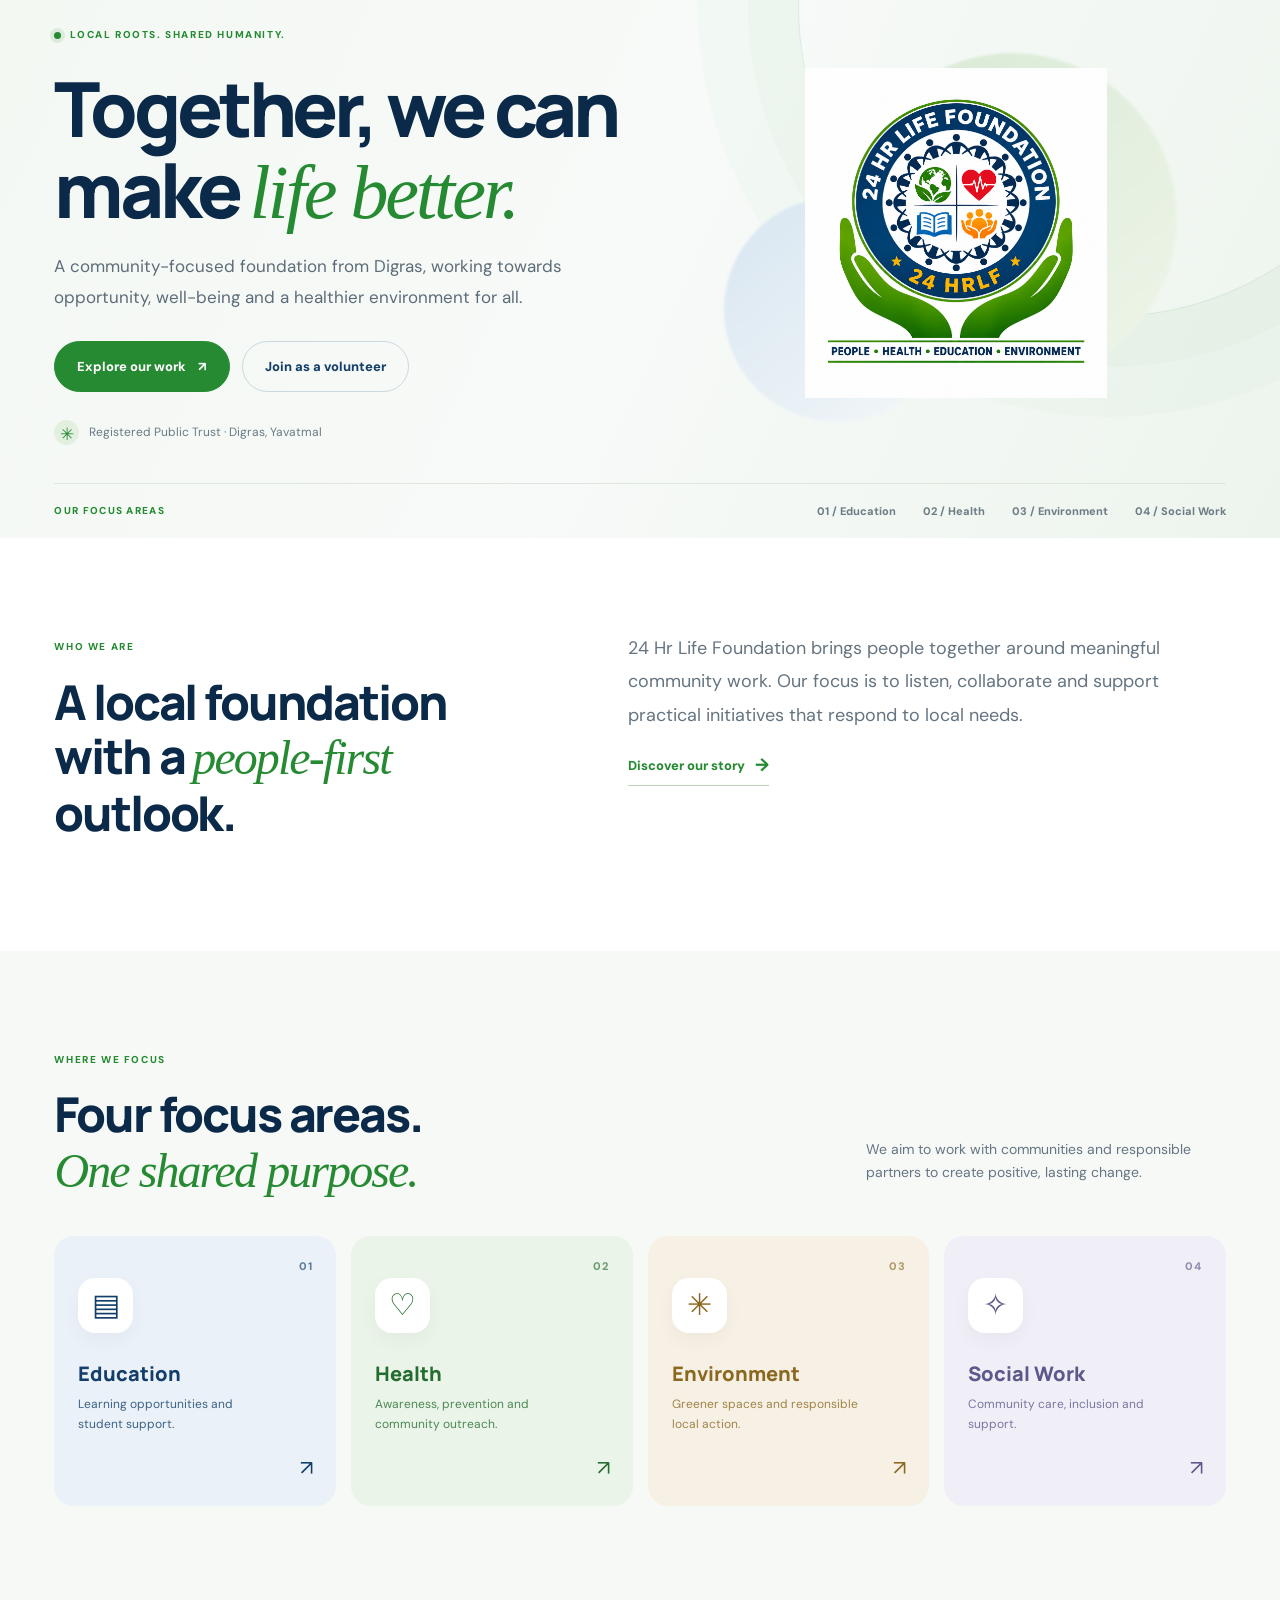
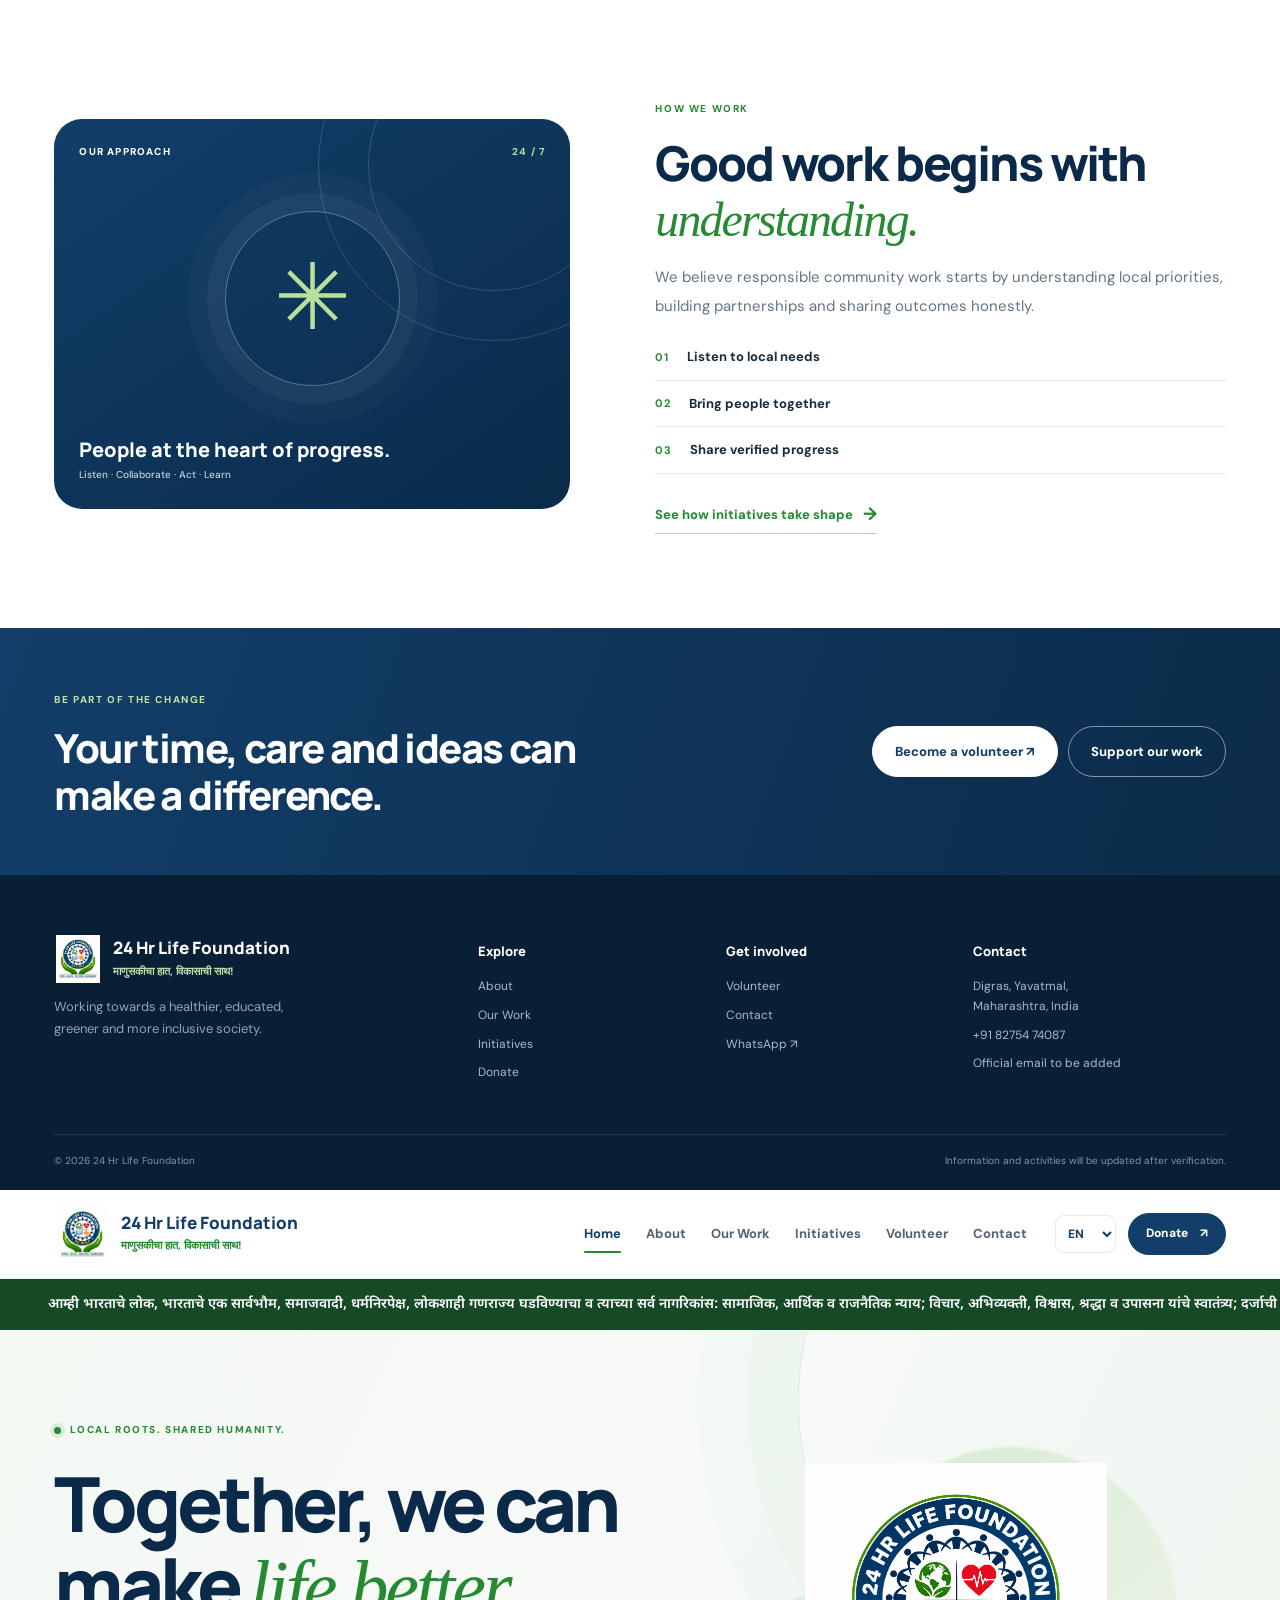
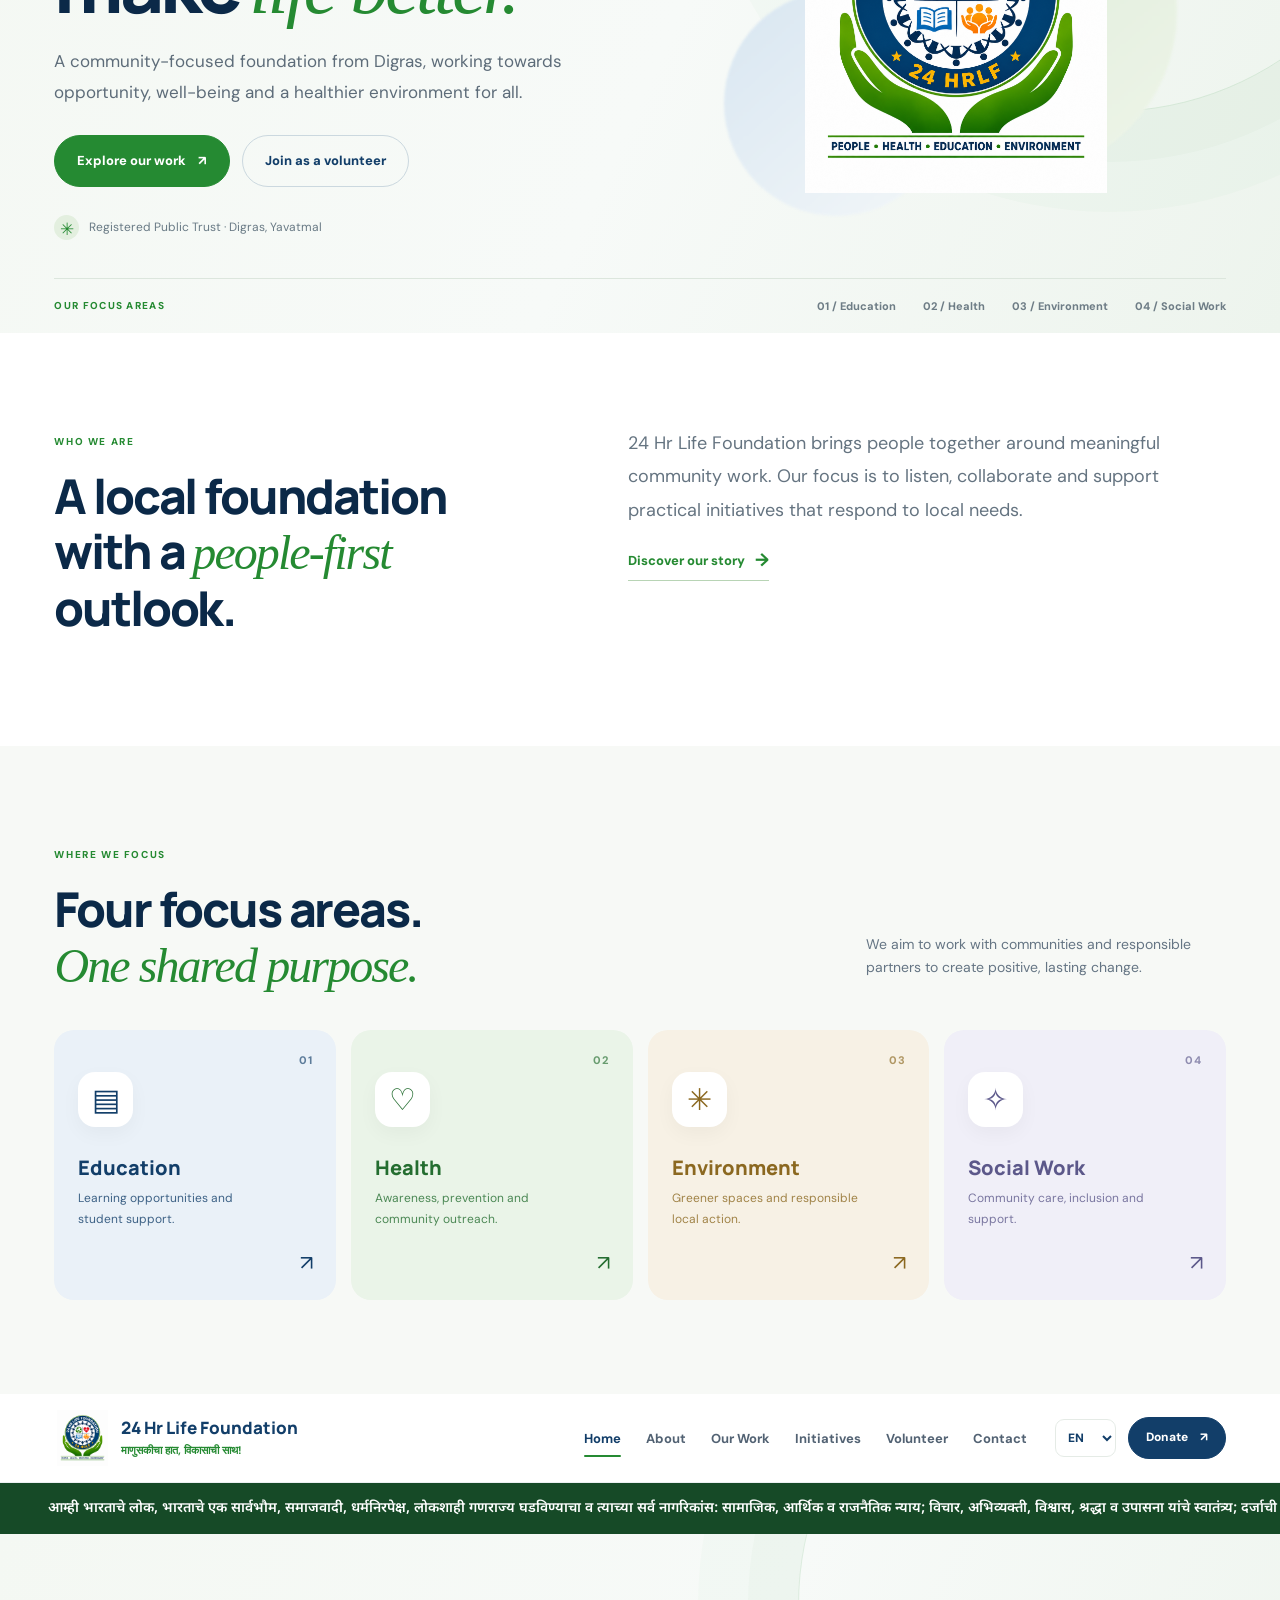
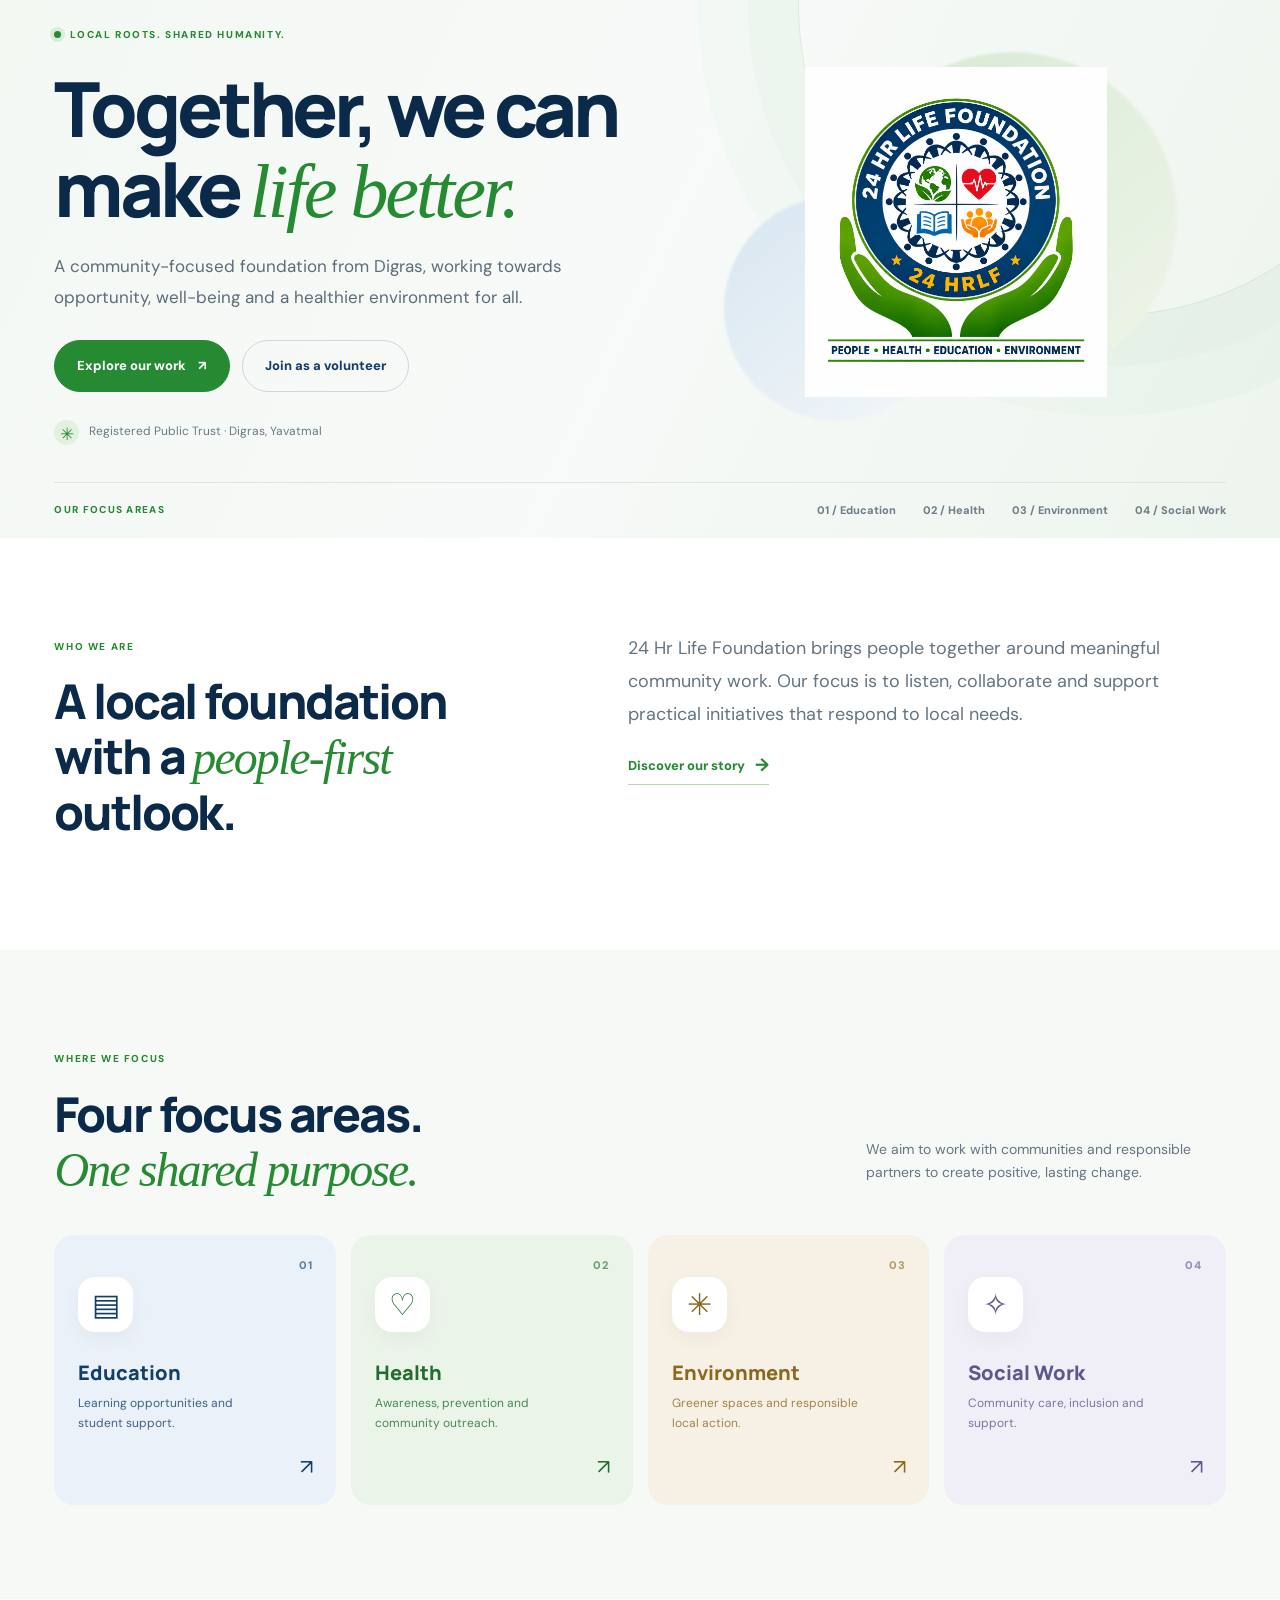
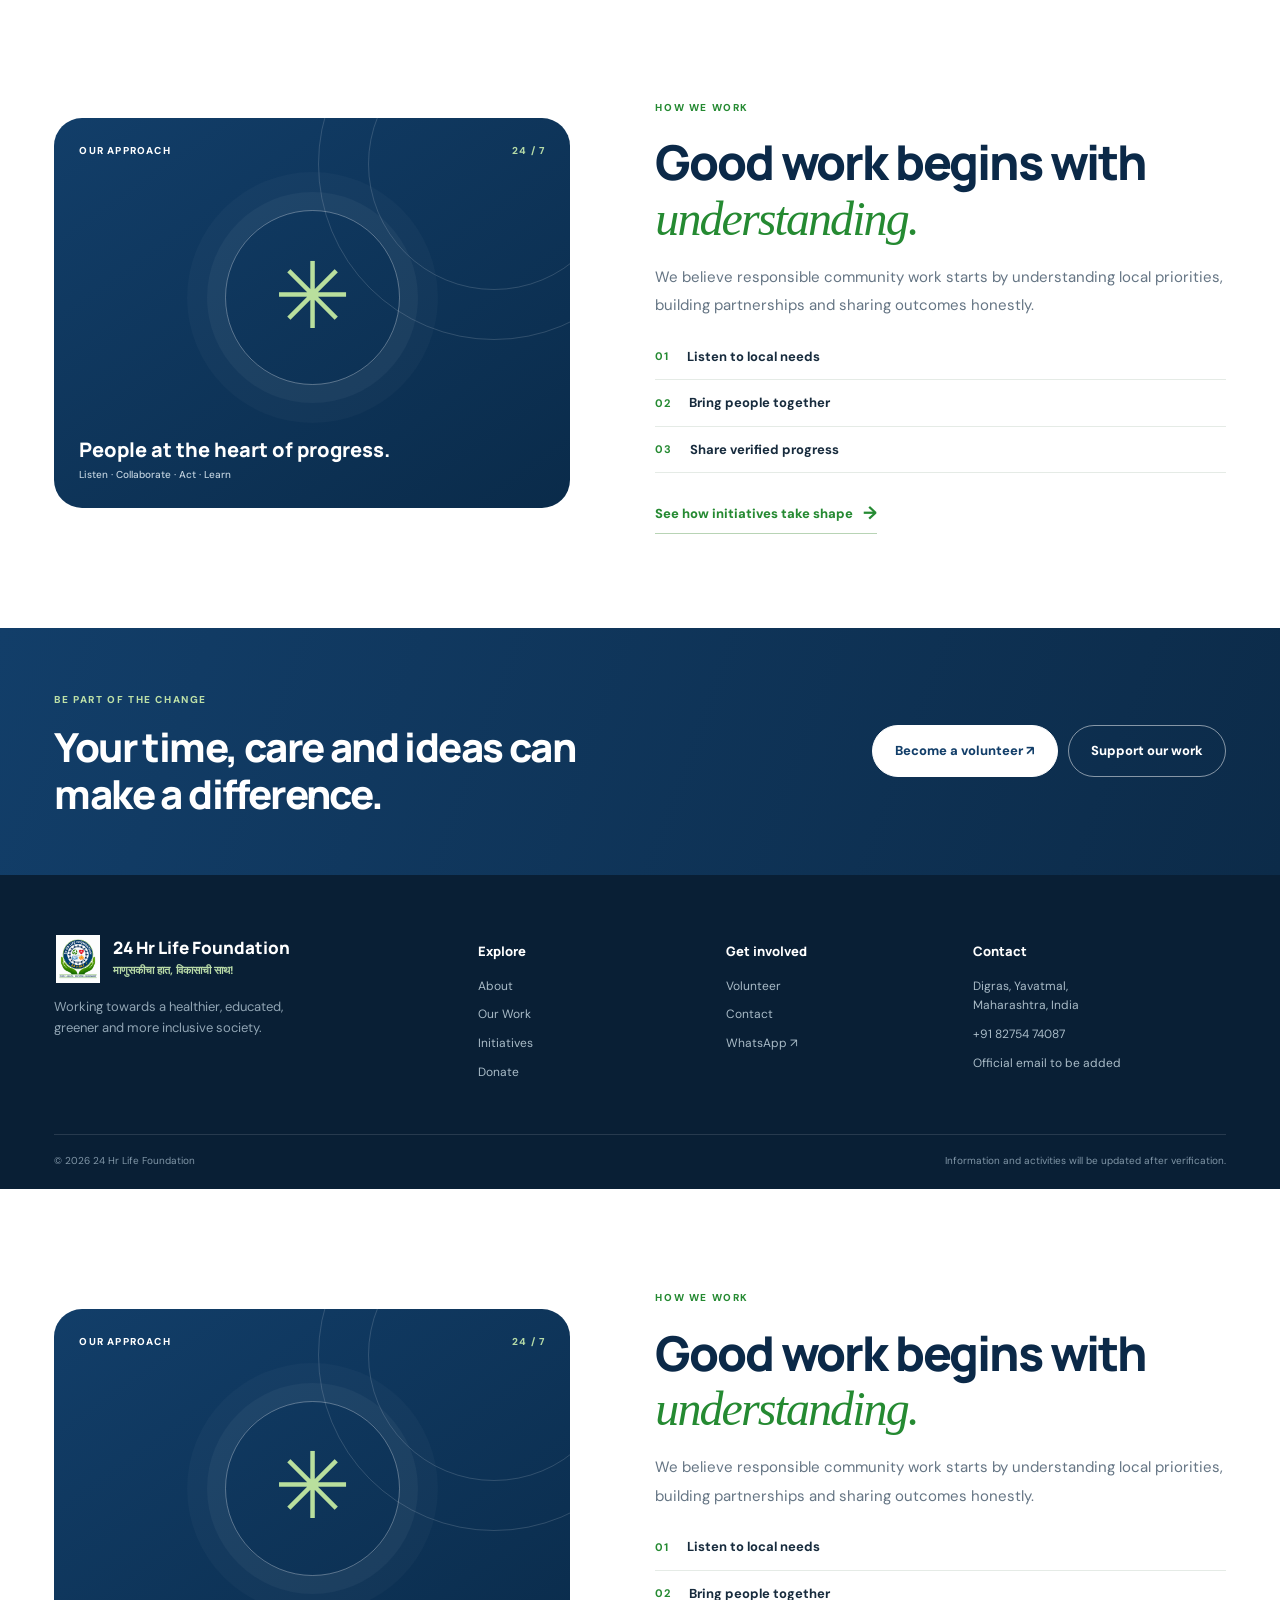
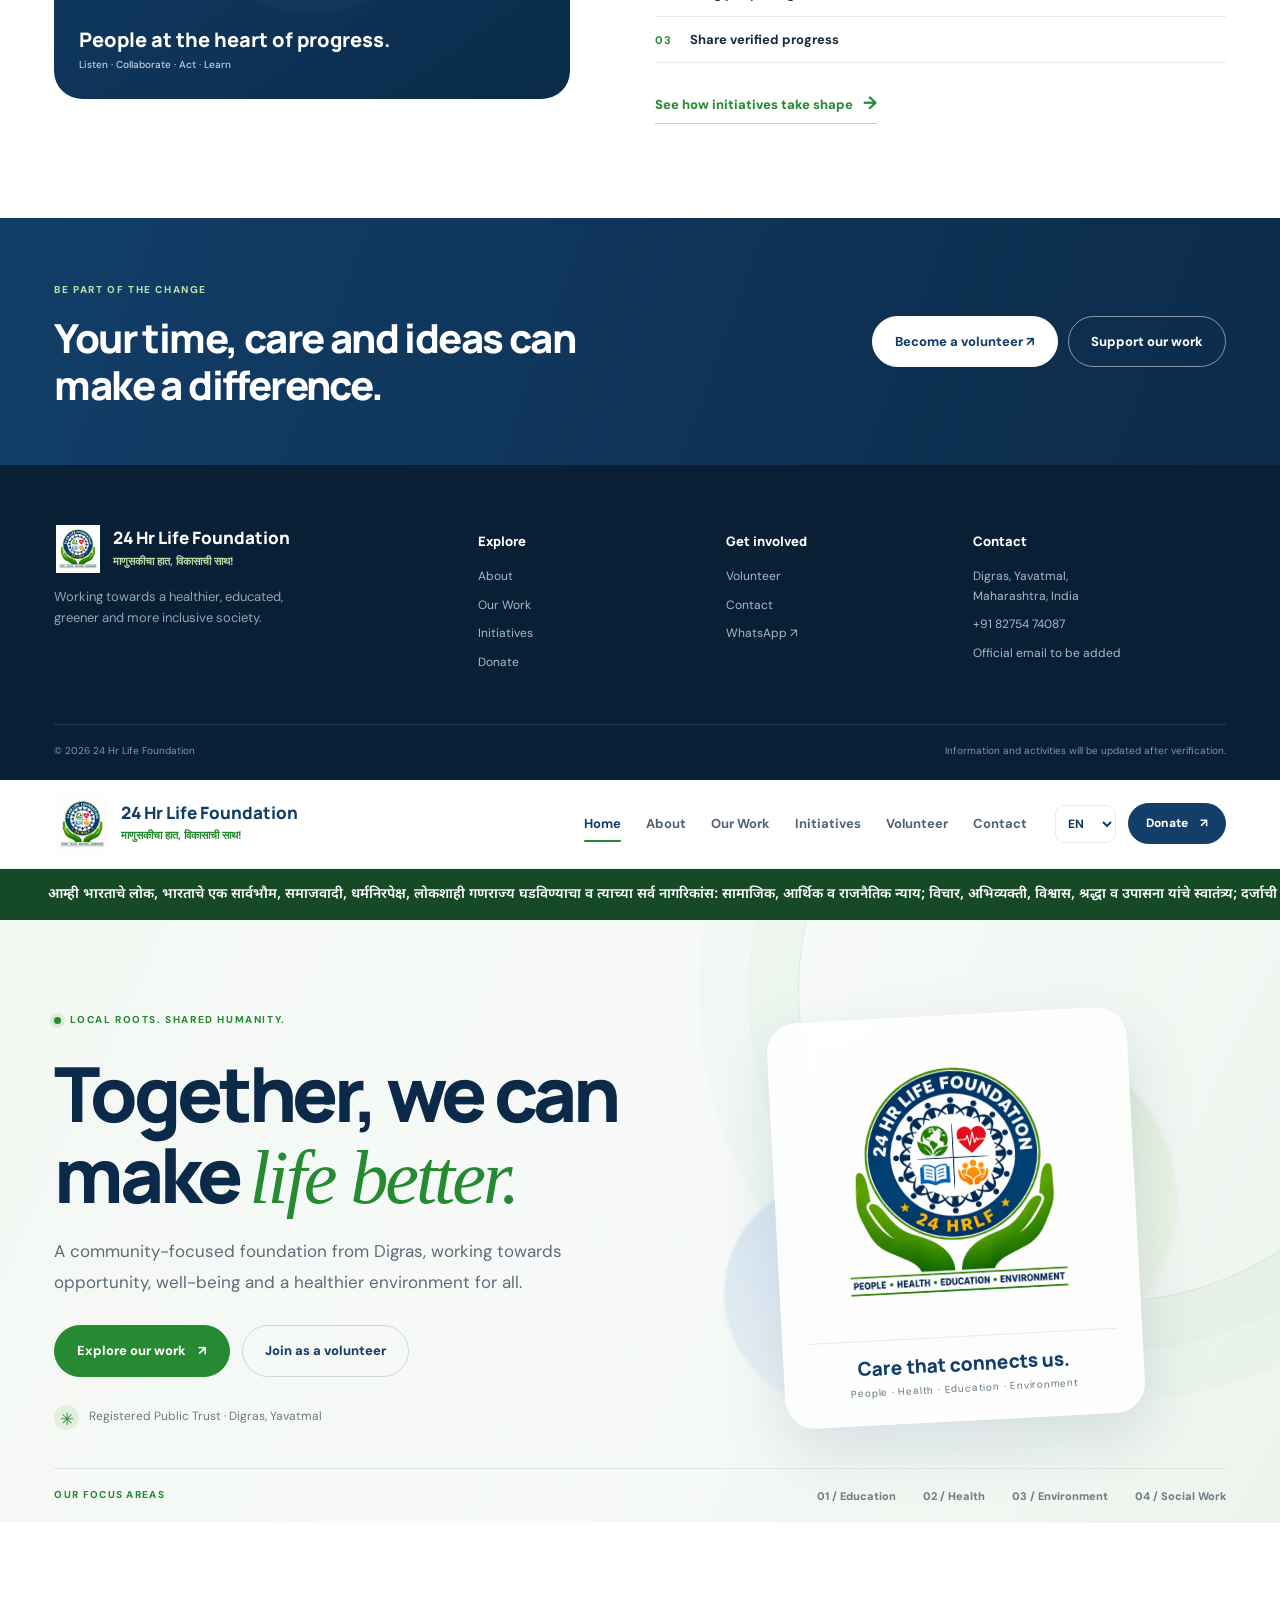
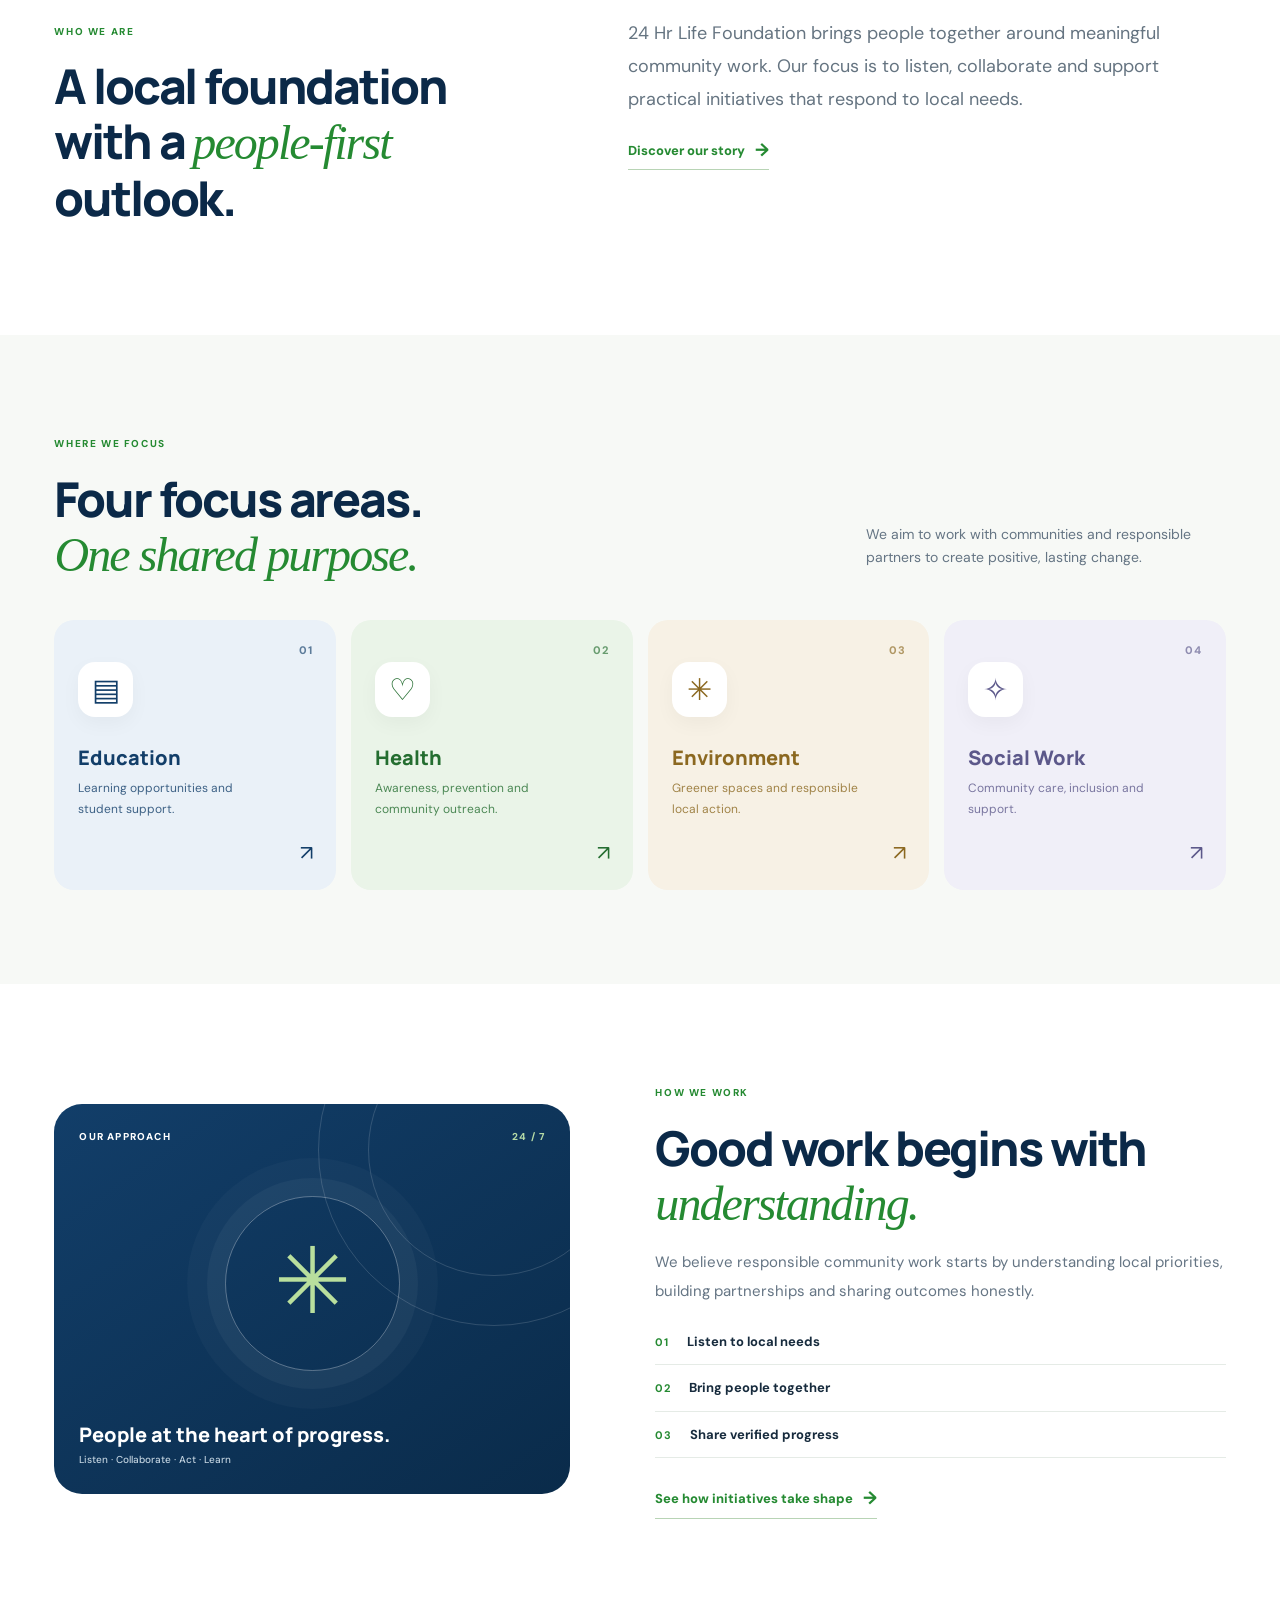
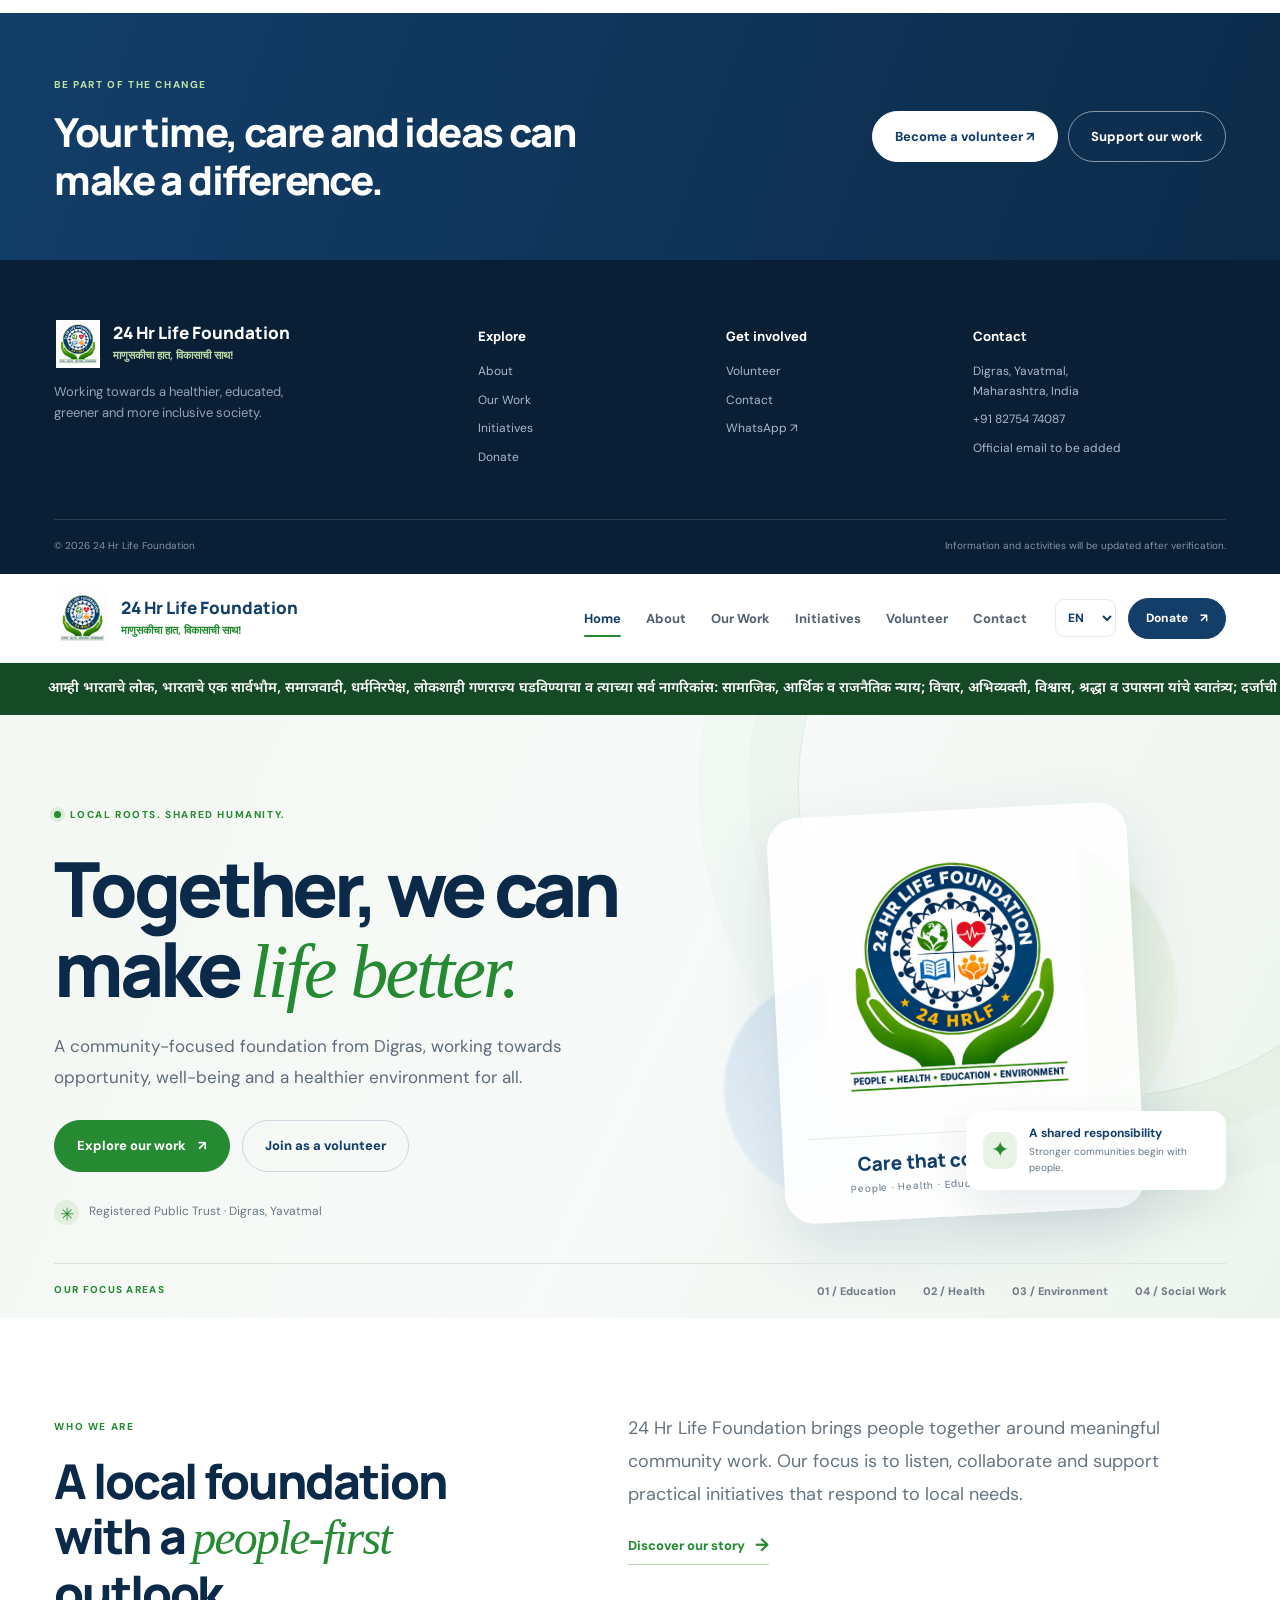
==== commit 210864a4: "Clean homepage and keep only foundation logo" ====
--- a/index.html
+++ b/index.html
@@ -12,7 +12,12 @@
 <header class="site-header"><div class="container nav-wrap"><a class="brand" href="index.html" aria-label="24 Hr Life Foundation home"><img src="assets/foundation-logo.png" alt="24 Hr Life Foundation logo"><span><strong>24 Hr Life Foundation</strong><small>माणुसकीचा हात, विकासाची साथ!</small></span></a><button class="menu-toggle" id="menuToggle" aria-label="Open navigation" aria-expanded="false"><span></span><span></span><span></span></button><nav class="main-nav" id="mainNav" aria-label="Main navigation"><a href="index.html" data-nav="home" data-i18n="navHome" class="active">Home</a><a href="about.html" data-nav="about" data-i18n="navAbout">About</a><a href="our-work.html" data-nav="work" data-i18n="navWork">Our Work</a><a href="projects.html" data-nav="projects" data-i18n="navProjects">Initiatives</a><a href="volunteer.html" data-nav="volunteer" data-i18n="navVolunteer">Volunteer</a><a href="contact.html" data-nav="contact" data-i18n="navContact">Contact</a></nav><div class="nav-actions"><label class="sr-only" for="languageSelect">Select language</label><select id="languageSelect" class="language-select"><option value="en">EN</option><option value="hi">हिंदी</option><option value="mr">मराठी</option></select><a class="button button--small button--donate" href="donate.html" data-i18n="navDonate">Donate <span>↗</span></a></div></div></header><section class="constitution-ticker" aria-label="भारतीय संविधानाची उद्देशिका" tabindex="0"><div class="ticker__track"><p class="ticker__text">आम्ही भारताचे लोक, भारताचे एक सार्वभौम, समाजवादी, धर्मनिरपेक्ष, लोकशाही गणराज्य घडविण्याचा व त्याच्या सर्व नागरिकांस: सामाजिक, आर्थिक व राजनैतिक न्याय; विचार, अभिव्यक्ती, विश्वास, श्रद्धा व उपासना यांचे स्वातंत्र्य; दर्जाची व संधीची समानता; निश्चितपणे प्राप्त करून देण्याचा आणि त्या सर्वांमध्ये व्यक्तीची प्रतिष्ठा व राष्ट्राची एकता आणि एकात्मता यांचे आश्वासन देणारी बंधुता प्रवर्धित करण्याचा संकल्पपूर्वक निर्धार करून; आमच्या संविधानसभेत आज दिनांक सव्वीस नोव्हेंबर, १९४९ रोजी याद्वारे हे संविधान अंगीकृत आणि अधिनियमित करून स्वतःप्रत अर्पण करीत आहोत.</p><p class="ticker__text" aria-hidden="true">आम्ही भारताचे लोक, भारताचे एक सार्वभौम, समाजवादी, धर्मनिरपेक्ष, लोकशाही गणराज्य घडविण्याचा व त्याच्या सर्व नागरिकांस: सामाजिक, आर्थिक व राजनैतिक न्याय; विचार, अभिव्यक्ती, विश्वास, श्रद्धा व उपासना यांचे स्वातंत्र्य; दर्जाची व संधीची समानता; निश्चितपणे प्राप्त करून देण्याचा आणि त्या सर्वांमध्ये व्यक्तीची प्रतिष्ठा व राष्ट्राची एकता आणि एकात्मता यांचे आश्वासन देणारी बंधुता प्रवर्धित करण्याचा संकल्पपूर्वक निर्धार करून; आमच्या संविधानसभेत आज दिनांक सव्वीस नोव्हेंबर, १९४९ रोजी याद्वारे हे संविधान अंगीकृत आणि अधिनियमित करून स्वतःप्रत अर्पण करीत आहोत.</p></div></section><main><section class="hero"><div class="container hero-grid"><div class="hero-copy"><div class="eyebrow"><span class="eyebrow-dot"></span><span data-i18n="heroEyebrow">LOCAL ROOTS. SHARED HUMANITY.</span></div><h1 data-i18n="heroTitle">Together, we can make <em>life better.</em></h1><p class="hero-lead" data-i18n="heroText">A community-focused foundation from Digras, working towards opportunity, well-being and a healthier environment for all.</p><div class="hero-actions"><a class="button" href="our-work.html" data-i18n="exploreWork">Explore our work <span>↗</span></a><a class="button button--outline" href="volunteer.html" data-i18n="joinUs">Join as a volunteer</a></div><div class="hero-proof"><span class="proof-mark">✳</span><span data-i18n="heroTrust">Registered Public Trust · Digras, Yavatmal</span></div></div><div class="hero-art"><div class="hero-art__orb orb-one"></div><div class="hero-art__orb orb-two"></div><img class="hero-logo" src="assets/foundation-logo.png" alt="24 Hr Life Foundation emblem"></div></div><div class="hero-bottom container"><span data-i18n="heroBottom">OUR FOCUS AREAS</span><div><span>01 / Education</span><span>02 / Health</span><span>03 / Environment</span><span>04 / Social Work</span></div></div></section>
 <section class="section intro-section"><div class="container intro-grid"><div><span class="eyebrow" data-i18n="whoEyebrow">WHO WE ARE</span><h2 data-i18n="introTitle">A local foundation with a <em>people-first</em> outlook.</h2></div><div><p class="large-copy" data-i18n="introText">24 Hr Life Foundation brings people together around meaningful community work. Our focus is to listen, collaborate and support practical initiatives that respond to local needs.</p><a class="text-link" href="about.html" data-i18n="readAbout">Discover our story <span>→</span></a></div></div></section>
 <section class="section focus-section"><div class="container"><div class="section-heading"><div><span class="eyebrow" data-i18n="focusEyebrow">WHERE WE FOCUS</span><h2 data-i18n="focusTitle">Four focus areas.<br><em>One shared purpose.</em></h2></div><p data-i18n="focusText">We aim to work with communities and responsible partners to create positive, lasting change.</p></div><div class="focus-grid"><a class="focus-card focus-card--blue" href="our-work.html#education"><span class="focus-number">01</span><span class="focus-icon">▤</span><h3 data-i18n="education">Education</h3><p data-i18n="educationDesc">Learning opportunities and student support.</p><span class="card-arrow">↗</span></a><a class="focus-card focus-card--green" href="our-work.html#health"><span class="focus-number">02</span><span class="focus-icon">♡</span><h3 data-i18n="health">Health</h3><p data-i18n="healthDesc">Awareness, prevention and community outreach.</p><span class="card-arrow">↗</span></a><a class="focus-card focus-card--sand" href="our-work.html#environment"><span class="focus-number">03</span><span class="focus-icon">✳</span><h3 data-i18n="environment">Environment</h3><p data-i18n="environmentDesc">Greener spaces and responsible local action.</p><span class="card-arrow">↗</span></a><a class="focus-card focus-card--lavender" href="our-work.html#social"><span class="focus-number">04</span><span class="focus-icon">✧</span><h3 data-i18n="socialWork">Social Work</h3><p data-i18n="socialDesc">Community care, inclusion and support.</p><span class="card-arrow">↗</span></a></div></div></section>
+<!doctype html><html lang="en"><head><meta charset="utf-8"><meta name="viewport" content="width=device-width, initial-scale=1"><meta name="theme-color" content="#123e69"><meta name="description" content="24 Hr Life Foundation is a Public Trust in Digras, Yavatmal, focused on education, health, environment and social work."><meta name="google-site-verification" content="f9WTB4Z3k6Ik1pKLhSwXEQT7wN6tHqgFlhvGmWxSK6M"><title>Home | 24 Hr Life Foundation</title><link rel="preconnect" href="https://fonts.googleapis.com"><link rel="preconnect" href="https://fonts.gstatic.com" crossorigin=""><link href="https://fonts.googleapis.com/css2?family=DM+Sans:wght@400;500;600;700&amp;family=Manrope:wght@400;500;600;700;800&amp;display=swap" rel="stylesheet"><link href="https://fonts.googleapis.com/css2?family=Noto+Sans+Devanagari:wght@400;500;600;700&amp;display=swap" rel="stylesheet"><link rel="stylesheet" href="css/style.css"></head><body>
+<header class="site-header"><div class="container nav-wrap"><a class="brand" href="index.html" aria-label="24 Hr Life Foundation home"><img src="assets/foundation-logo.png" alt="24 Hr Life Foundation logo"><span><strong>24 Hr Life Foundation</strong><small>माणुसकीचा हात, विकासाची साथ!</small></span></a><button class="menu-toggle" id="menuToggle" aria-label="Open navigation" aria-expanded="false"><span></span><span></span><span></span></button><nav class="main-nav" id="mainNav" aria-label="Main navigation"><a href="index.html" data-nav="home" data-i18n="navHome" class="active">Home</a><a href="about.html" data-nav="about" data-i18n="navAbout">About</a><a href="our-work.html" data-nav="work" data-i18n="navWork">Our Work</a><a href="projects.html" data-nav="projects" data-i18n="navProjects">Initiatives</a><a href="volunteer.html" data-nav="volunteer" data-i18n="navVolunteer">Volunteer</a><a href="contact.html" data-nav="contact" data-i18n="navContact">Contact</a></nav><div class="nav-actions"><label class="sr-only" for="languageSelect">Select language</label><select id="languageSelect" class="language-select"><option value="en">EN</option><option value="hi">हिंदी</option><option value="mr">मराठी</option></select><a class="button button--small button--donate" href="donate.html" data-i18n="navDonate">Donate <span>↗</span></a></div></div></header><section class="constitution-ticker" aria-label="भारतीय संविधानाची उद्देशिका" tabindex="0"><div class="ticker__track"><p class="ticker__text">आम्ही भारताचे लोक, भारताचे एक सार्वभौम, समाजवादी, धर्मनिरपेक्ष, लोकशाही गणराज्य घडविण्याचा व त्याच्या सर्व नागरिकांस: सामाजिक, आर्थिक व राजनैतिक न्याय; विचार, अभिव्यक्ती, विश्वास, श्रद्धा व उपासना यांचे स्वातंत्र्य; दर्जाची व संधीची समानता; निश्चितपणे प्राप्त करून देण्याचा आणि त्या सर्वांमध्ये व्यक्तीची प्रतिष्ठा व राष्ट्राची एकता आणि एकात्मता यांचे आश्वासन देणारी बंधुता प्रवर्धित करण्याचा संकल्पपूर्वक निर्धार करून; आमच्या संविधानसभेत आज दिनांक सव्वीस नोव्हेंबर, १९४९ रोजी याद्वारे हे संविधान अंगीकृत आणि अधिनियमित करून स्वतःप्रत अर्पण करीत आहोत.</p><p class="ticker__text" aria-hidden="true">आम्ही भारताचे लोक, भारताचे एक सार्वभौम, समाजवादी, धर्मनिरपेक्ष, लोकशाही गणराज्य घडविण्याचा व त्याच्या सर्व नागरिकांस: सामाजिक, आर्थिक व राजनैतिक न्याय; विचार, अभिव्यक्ती, विश्वास, श्रद्धा व उपासना यांचे स्वातंत्र्य; दर्जाची व संधीची समानता; निश्चितपणे प्राप्त करून देण्याचा आणि त्या सर्वांमध्ये व्यक्तीची प्रतिष्ठा व राष्ट्राची एकता आणि एकात्मता यांचे आश्वासन देणारी बंधुता प्रवर्धित करण्याचा संकल्पपूर्वक निर्धार करून; आमच्या संविधानसभेत आज दिनांक सव्वीस नोव्हेंबर, १९४९ रोजी याद्वारे हे संविधान अंगीकृत आणि अधिनियमित करून स्वतःप्रत अर्पण करीत आहोत.</p></div></section><main><section class="hero"><div class="container hero-grid"><div class="hero-copy"><div class="eyebrow"><span class="eyebrow-dot"></span><span data-i18n="heroEyebrow">LOCAL ROOTS. SHARED HUMANITY.</span></div><h1 data-i18n="heroTitle">Together, we can make <em>life better.</em></h1><p class="hero-lead" data-i18n="heroText">A community-focused foundation from Digras, working towards opportunity, well-being and a healthier environment for all.</p><div class="hero-actions"><a class="button" href="our-work.html" data-i18n="exploreWork">Explore our work <span>↗</span></a><a class="button button--outline" href="volunteer.html" data-i18n="joinUs">Join as a volunteer</a></div><div class="hero-proof"><span class="proof-mark">✳</span><span data-i18n="heroTrust">Registered Public Trust · Digras, Yavatmal</span></div></div><div class="hero-art"><div class="hero-art__orb orb-one"></div><div class="hero-art__orb orb-two"></div><img class="hero-logo" src="assets/foundation-logo.png" alt="24 Hr Life Foundation emblem"></div></div><div class="hero-bottom container"><span data-i18n="heroBottom">OUR FOCUS AREAS</span><div><span>01 / Education</span><span>02 / Health</span><span>03 / Environment</span><span>04 / Social Work</span></div></div></section>
+<section class="section intro-section"><div class="container intro-grid"><div><span class="eyebrow" data-i18n="whoEyebrow">WHO WE ARE</span><h2 data-i18n="introTitle">A local foundation with a <em>people-first</em> outlook.</h2></div><div><p class="large-copy" data-i18n="introText">24 Hr Life Foundation brings people together around meaningful community work. Our focus is to listen, collaborate and support practical initiatives that respond to local needs.</p><a class="text-link" href="about.html" data-i18n="readAbout">Discover our story <span>→</span></a></div></div></section>
+<section class="section focus-section"><div class="container"><div class="section-heading"><div><span class="eyebrow" data-i18n="focusEyebrow">WHERE WE FOCUS</span><h2 data-i18n="focusTitle">Four focus areas.<br><em>One shared purpose.</em></h2></div><p data-i18n="focusText">We aim to work with communities and responsible partners to create positive, lasting change.</p></div><div class="focus-grid"><a class="focus-card focus-card--blue" href="our-work.html#education"><span class="focus-number">01</span><span class="focus-icon">▤</span><h3 data-i18n="education">Education</h3><p data-i18n="educationDesc">Learning opportunities and student support.</p><span class="card-arrow">↗</span></a><a class="focus-card focus-card--green" href="our-work.html#health"><span class="focus-number">02</span><span class="focus-icon">♡</span><h3 data-i18n="health">Health</h3><p data-i18n="healthDesc">Awareness, prevention and community outreach.</p><span class="card-arrow">↗</span></a><a class="focus-card focus-card--sand" href="our-work.html#environment"><span class="focus-number">03</span><span class="focus-icon">✳</span><h3 data-i18n="environment">Environment</h3><p data-i18n="environmentDesc">Greener spaces and responsible local action.</p><span class="card-arrow">↗</span></a><a class="focus-card focus-card--lavender" href="our-work.html#social"><span class="focus-number">04</span><span class="focus-icon">✧</span><h3 data-i18n="socialWork">Social Work</h3><p data-i18n="socialDesc">Community care, inclusion and support.</p><span class="card-arrow">↗</span></a></div></div></section>
 <section class="section story-section"><div class="container story-grid"><div class="story-panel"><div class="story-panel__top"><span data-i18n="ourApproach">OUR APPROACH</span><span>24 / 7</span></div><div class="story-symbol">✳</div><div class="story-panel__bottom"><b data-i18n="approachTitle">People at the heart of progress.</b><span data-i18n="approachSub">Listen · Collaborate · Act · Learn</span></div></div><div class="story-copy"><span class="eyebrow" data-i18n="approachEyebrow">HOW WE WORK</span><h2 data-i18n="approachHeading">Good work begins with <em>understanding.</em></h2><p data-i18n="approachText">We believe responsible community work starts by understanding local priorities, building partnerships and sharing outcomes honestly.</p><div class="mini-steps"><div><b>01</b><span data-i18n="listen">Listen to local needs</span></div><div><b>02</b><span data-i18n="partner">Bring people together</span></div><div><b>03</b><span data-i18n="share">Share verified progress</span></div></div><a class="text-link" href="projects.html" data-i18n="seeInitiatives">See how initiatives take shape <span>→</span></a></div></div></section>
+<section class="cta-band"><div class="container cta-band__inner"><div><span class="eyebrow eyebrow--light" data-i18n="bePart">BE PART OF THE CHANGE</span><h2 data-i18n="ctaHeading">Your time, care and ideas can make a difference.</h2></div><div class="cta-actions"><a class="button button--white" href="volunteer.html" data-i18n="volunteerNow">Become a volunteer ↗</a><a class="button button--glass" href="donate.html" data-i18n="supportUs">Support our work</a></div></div></section></main><footer class="site-footer"><div class="container footer-grid"><div class="footer-brand"><a class="brand brand--footer" href="index.html"><img src="assets/foundation-logo.png" alt=""><span><strong>24 Hr Life Foundation</strong><small>माणुसकीचा हात, विकासाची साथ!</small></span></a><p data-i18n="footerIntro">Working towards a healthier, educated, greener and more inclusive society.</p></div><div><h3 data-i18n="footerExplore">Explore</h3><a href="about.html" data-i18n="navAbout">About</a><a href="our-work.html" data-i18n="navWork">Our Work</a><a href="projects.html" data-i18n="navProjects">Initiatives</a><a href="donate.html" data-i18n="navDonate">Donate</a></div><div><h3 data-i18n="footerGetInvolved">Get involved</h3><a href="volunteer.html" data-i18n="navVolunteer">Volunteer</a><a href="contact.html" data-i18n="navContact">Contact</a><a href="https://wa.me/918275474087" target="_blank" rel="noopener">WhatsApp ↗</a></div><div><h3 data-i18n="footerContact">Contact</h3><p>Digras, Yavatmal,<br>Maharashtra, India</p><a href="tel:+918275474087">+91 82754 74087</a><p class="muted">Official email to be added</p></div></div><div class="container footer-bottom"><span>© <span id="year">2026</span> 24 Hr Life Foundation</span><span data-i18n="footerNote">Information and activities will be updated after verification.</span></div></footer><a class="floating-whatsapp" href="https://wa.me/918275474087" target="_blank" rel="noopener" aria-label="Chat on WhatsApp">◔</a><script src="js/translations.js"></script><script src="js/main.js"></script></body></html><section class="section story-section"><div class="container story-grid"><div class="story-panel"><div class="story-panel__top"><span data-i18n="ourApproach">OUR APPROACH</span><span>24 / 7</span></div><div class="story-symbol">✳</div><div class="story-panel__bottom"><b data-i18n="approachTitle">People at the heart of progress.</b><span data-i18n="approachSub">Listen · Collaborate · Act · Learn</span></div></div><div class="story-copy"><span class="eyebrow" data-i18n="approachEyebrow">HOW WE WORK</span><h2 data-i18n="approachHeading">Good work begins with <em>understanding.</em></h2><p data-i18n="approachText">We believe responsible community work starts by understanding local priorities, building partnerships and sharing outcomes honestly.</p><div class="mini-steps"><div><b>01</b><span data-i18n="listen">Listen to local needs</span></div><div><b>02</b><span data-i18n="partner">Bring people together</span></div><div><b>03</b><span data-i18n="share">Share verified progress</span></div></div><a class="text-link" href="projects.html" data-i18n="seeInitiatives">See how initiatives take shape <span>→</span></a></div></div></section>
 <section class="cta-band"><div class="container cta-band__inner"><div><span class="eyebrow eyebrow--light" data-i18n="bePart">BE PART OF THE CHANGE</span><h2 data-i18n="ctaHeading">Your time, care and ideas can make a difference.</h2></div><div class="cta-actions"><a class="button button--white" href="volunteer.html" data-i18n="volunteerNow">Become a volunteer ↗</a><a class="button button--glass" href="donate.html" data-i18n="supportUs">Support our work</a></div></div></section></main><footer class="site-footer"><div class="container footer-grid"><div class="footer-brand"><a class="brand brand--footer" href="index.html"><img src="assets/foundation-logo.png" alt=""><span><strong>24 Hr Life Foundation</strong><small>माणुसकीचा हात, विकासाची साथ!</small></span></a><p data-i18n="footerIntro">Working towards a healthier, educated, greener and more inclusive society.</p></div><div><h3 data-i18n="footerExplore">Explore</h3><a href="about.html" data-i18n="navAbout">About</a><a href="our-work.html" data-i18n="navWork">Our Work</a><a href="projects.html" data-i18n="navProjects">Initiatives</a><a href="donate.html" data-i18n="navDonate">Donate</a></div><div><h3 data-i18n="footerGetInvolved">Get involved</h3><a href="volunteer.html" data-i18n="navVolunteer">Volunteer</a><a href="contact.html" data-i18n="navContact">Contact</a><a href="https://wa.me/918275474087" target="_blank" rel="noopener">WhatsApp ↗</a></div><div><h3 data-i18n="footerContact">Contact</h3><p>Digras, Yavatmal,<br>Maharashtra, India</p><a href="tel:+918275474087">+91 82754 74087</a><p class="muted">Official email to be added</p></div></div><div class="container footer-bottom"><span>© <span id="year">2026</span> 24 Hr Life Foundation</span><span data-i18n="footerNote">Information and activities will be updated after verification.</span></div></footer><a class="floating-whatsapp" href="https://wa.me/918275474087" target="_blank" rel="noopener" aria-label="Chat on WhatsApp">◔</a><script src="js/translations.js"></script><script src="js/main.js"></script></body></html><!doctype html><html lang="en"><head><meta charset="utf-8"><meta name="viewport" content="width=device-width, initial-scale=1"><meta name="theme-color" content="#123e69"><meta name="description" content="24 Hr Life Foundation is a Public Trust in Digras, Yavatmal, focused on education, health, environment and social work."><meta name="google-site-verification" content="f9WTB4Z3k6Ik1pKLhSwXEQT7wN6tHqgFlhvGmWxSK6M"><title>Home | 24 Hr Life Foundation</title><link rel="preconnect" href="https://fonts.googleapis.com"><link rel="preconnect" href="https://fonts.gstatic.com" crossorigin=""><link href="https://fonts.googleapis.com/css2?family=DM+Sans:wght@400;500;600;700&amp;family=Manrope:wght@400;500;600;700;800&amp;display=swap" rel="stylesheet"><link href="https://fonts.googleapis.com/css2?family=Noto+Sans+Devanagari:wght@400;500;600;700&amp;display=swap" rel="stylesheet"><link rel="stylesheet" href="css/style.css"></head><body>
 <header class="site-header"><div class="container nav-wrap"><a class="brand" href="index.html" aria-label="24 Hr Life Foundation home"><img src="assets/foundation-logo.png" alt="24 Hr Life Foundation logo"><span><strong>24 Hr Life Foundation</strong><small>माणुसकीचा हात, विकासाची साथ!</small></span></a><button class="menu-toggle" id="menuToggle" aria-label="Open navigation" aria-expanded="false"><span></span><span></span><span></span></button><nav class="main-nav" id="mainNav" aria-label="Main navigation"><a href="index.html" data-nav="home" data-i18n="navHome" class="active">Home</a><a href="about.html" data-nav="about" data-i18n="navAbout">About</a><a href="our-work.html" data-nav="work" data-i18n="navWork">Our Work</a><a href="projects.html" data-nav="projects" data-i18n="navProjects">Initiatives</a><a href="volunteer.html" data-nav="volunteer" data-i18n="navVolunteer">Volunteer</a><a href="contact.html" data-nav="contact" data-i18n="navContact">Contact</a></nav><div class="nav-actions"><label class="sr-only" for="languageSelect">Select language</label><select id="languageSelect" class="language-select"><option value="en">EN</option><option value="hi">हिंदी</option><option value="mr">मराठी</option></select><a class="button button--small button--donate" href="donate.html" data-i18n="navDonate">Donate <span>↗</span></a></div></div></header><section class="constitution-ticker" aria-label="भारतीय संविधानाची उद्देशिका" tabindex="0"><div class="ticker__track"><p class="ticker__text">आम्ही भारताचे लोक, भारताचे एक सार्वभौम, समाजवादी, धर्मनिरपेक्ष, लोकशाही गणराज्य घडविण्याचा व त्याच्या सर्व नागरिकांस: सामाजिक, आर्थिक व राजनैतिक न्याय; विचार, अभिव्यक्ती, विश्वास, श्रद्धा व उपासना यांचे स्वातंत्र्य; दर्जाची व संधीची समानता; निश्चितपणे प्राप्त करून देण्याचा आणि त्या सर्वांमध्ये व्यक्तीची प्रतिष्ठा व राष्ट्राची एकता आणि एकात्मता यांचे आश्वासन देणारी बंधुता प्रवर्धित करण्याचा संकल्पपूर्वक निर्धार करून; आमच्या संविधानसभेत आज दिनांक सव्वीस नोव्हेंबर, १९४९ रोजी याद्वारे हे संविधान अंगीकृत आणि अधिनियमित करून स्वतःप्रत अर्पण करीत आहोत.</p><p class="ticker__text" aria-hidden="true">आम्ही भारताचे लोक, भारताचे एक सार्वभौम, समाजवादी, धर्मनिरपेक्ष, लोकशाही गणराज्य घडविण्याचा व त्याच्या सर्व नागरिकांस: सामाजिक, आर्थिक व राजनैतिक न्याय; विचार, अभिव्यक्ती, विश्वास, श्रद्धा व उपासना यांचे स्वातंत्र्य; दर्जाची व संधीची समानता; निश्चितपणे प्राप्त करून देण्याचा आणि त्या सर्वांमध्ये व्यक्तीची प्रतिष्ठा व राष्ट्राची एकता आणि एकात्मता यांचे आश्वासन देणारी बंधुता प्रवर्धित करण्याचा संकल्पपूर्वक निर्धार करून; आमच्या संविधानसभेत आज दिनांक सव्वीस नोव्हेंबर, १९४९ रोजी याद्वारे हे संविधान अंगीकृत आणि अधिनियमित करून स्वतःप्रत अर्पण करीत आहोत.</p></div></section><main><section class="hero"><div class="container hero-grid"><div class="hero-copy"><div class="eyebrow"><span class="eyebrow-dot"></span><span data-i18n="heroEyebrow">LOCAL ROOTS. SHARED HUMANITY.</span></div><h1 data-i18n="heroTitle">Together, we can make <em>life better.</em></h1><p class="hero-lead" data-i18n="heroText">A community-focused foundation from Digras, working towards opportunity, well-being and a healthier environment for all.</p><div class="hero-actions"><a class="button" href="our-work.html" data-i18n="exploreWork">Explore our work <span>↗</span></a><a class="button button--outline" href="volunteer.html" data-i18n="joinUs">Join as a volunteer</a></div><div class="hero-proof"><span class="proof-mark">✳</span><span data-i18n="heroTrust">Registered Public Trust · Digras, Yavatmal</span></div></div><div class="hero-art"><div class="hero-art__orb orb-one"></div><div class="hero-art__orb orb-two"></div><div class="hero-art__card"><img src="assets/foundation-logo.png" alt="24 Hr Life Foundation emblem"><div><strong data-i18n="heroCardTitle">Care that connects us.</strong><span data-i18n="heroCardText">People · Health · Education · Environment</span></div></div></div></div><div class="hero-bottom container"><span data-i18n="heroBottom">OUR FOCUS AREAS</span><div><span>01 / Education</span><span>02 / Health</span><span>03 / Environment</span><span>04 / Social Work</span></div></div></section>
 <section class="section intro-section"><div class="container intro-grid"><div><span class="eyebrow" data-i18n="whoEyebrow">WHO WE ARE</span><h2 data-i18n="introTitle">A local foundation with a <em>people-first</em> outlook.</h2></div><div><p class="large-copy" data-i18n="introText">24 Hr Life Foundation brings people together around meaningful community work. Our focus is to listen, collaborate and support practical initiatives that respond to local needs.</p><a class="text-link" href="about.html" data-i18n="readAbout">Discover our story <span>→</span></a></div></div></section>
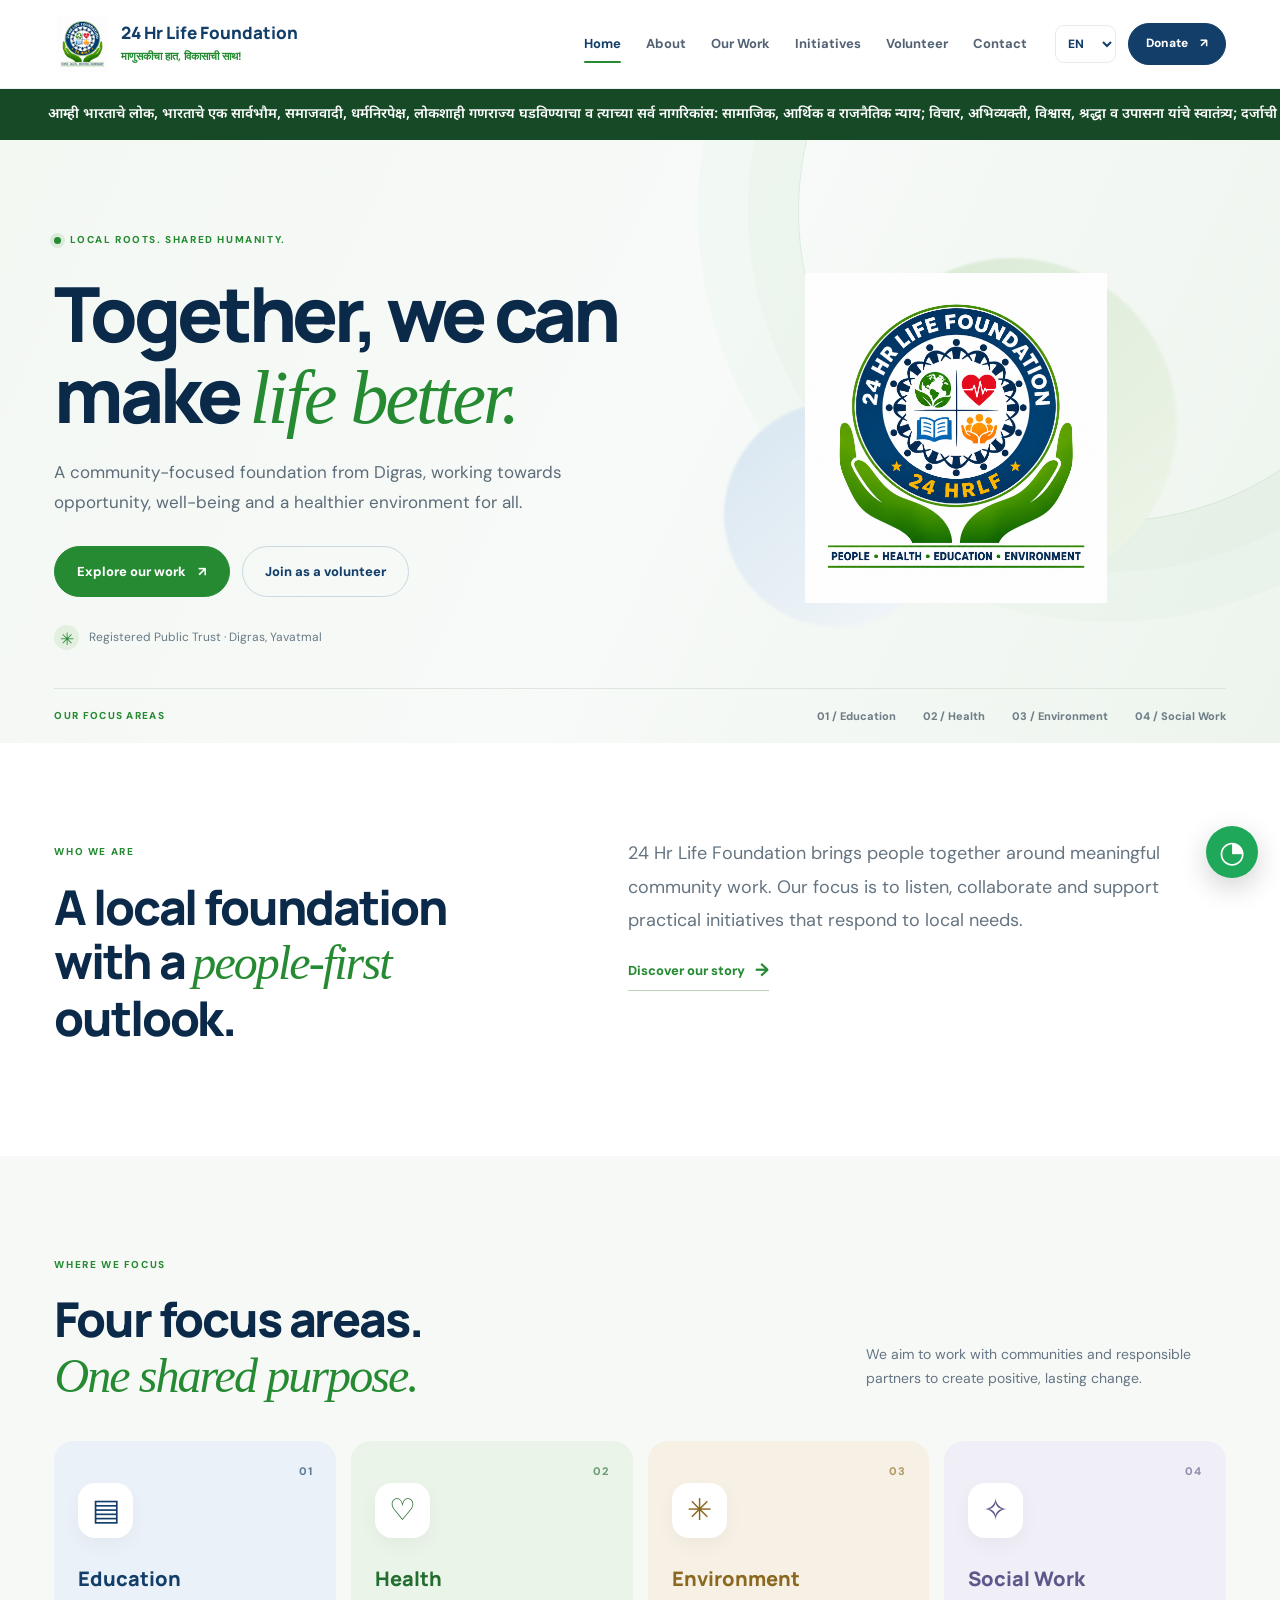
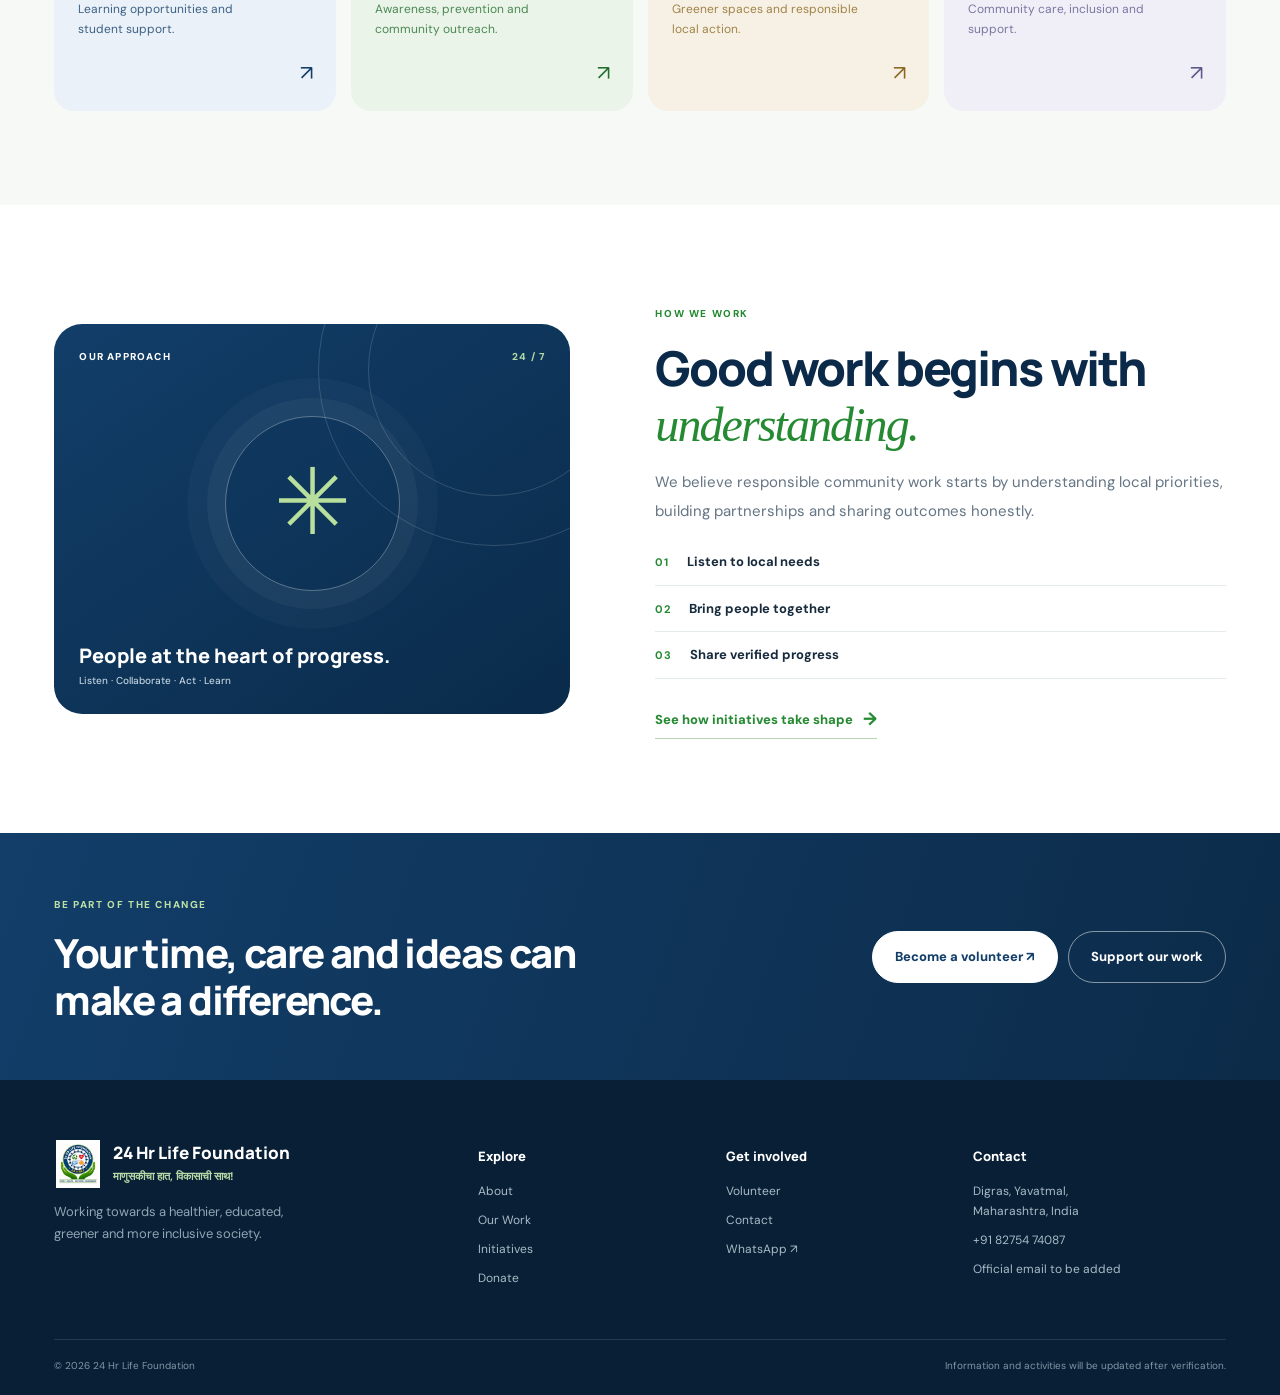
==== commit 79009fa8: "Replace homepage with clean logo-only hero" ====
--- a/index.html
+++ b/index.html
@@ -1,31 +1,6 @@
-<!doctype html><html lang="en"><head><meta charset="utf-8"><meta name="viewport" content="width=device-width, initial-scale=1"><meta name="theme-color" content="#123e69"><meta name="description" content="24 Hr Life Foundation is a Public Trust in Digras, Yavatmal, focused on education, health, environment and social work."><meta name="google-site-verification" content="f9WTB4Z3k6Ik1pKLhSwXEQT7wN6tHqgFlhvGmWxSK6M"><title>Home | 24 Hr Life Foundation</title><link rel="preconnect" href="https://fonts.googleapis.com"><link rel="preconnect" href="https://fonts.gstatic.com" crossorigin=""><link href="https://fonts.googleapis.com/css2?family=DM+Sans:wght@400;500;600;700&amp;family=Manrope:wght@400;500;600;700;800&amp;display=swap" rel="stylesheet"><link href="https://fonts.googleapis.com/css2?family=Noto+Sans+Devanagari:wght@400;500;600;700&amp;display=swap" rel="stylesheet"><link rel="stylesheet" href="css/style.css"></head><body>
-<header class="site-header"><div class="container nav-wrap"><a class="brand" href="index.html" aria-label="24 Hr Life Foundation home"><img src="assets/foundation-logo.png" alt="24 Hr Life Foundation logo"><span><strong>24 Hr Life Foundation</strong><small>माणुसकीचा हात, विकासाची साथ!</small></span></a><button class="menu-toggle" id="menuToggle" aria-label="Open navigation" aria-expanded="false"><span></span><span></span><span></span></button><nav class="main-nav" id="mainNav" aria-label="Main navigation"><a href="index.html" data-nav="home" data-i18n="navHome" class="active">Home</a><a href="about.html" data-nav="about" data-i18n="navAbout">About</a><a href="our-work.html" data-nav="work" data-i18n="navWork">Our Work</a><a href="projects.html" data-nav="projects" data-i18n="navProjects">Initiatives</a><a href="volunteer.html" data-nav="volunteer" data-i18n="navVolunteer">Volunteer</a><a href="contact.html" data-nav="contact" data-i18n="navContact">Contact</a></nav><div class="nav-actions"><label class="sr-only" for="languageSelect">Select language</label><select id="languageSelect" class="language-select"><option value="en">EN</option><option value="hi">हिंदी</option><option value="mr">मराठी</option></select><a class="button button--small button--donate" href="donate.html" data-i18n="navDonate">Donate <span>↗</span></a></div></div></header><section class="constitution-ticker" aria-label="भारतीय संविधानाची उद्देशिका" tabindex="0"><div class="ticker__track"><p class="ticker__text">आम्ही भारताचे लोक, भारताचे एक सार्वभौम, समाजवादी, धर्मनिरपेक्ष, लोकशाही गणराज्य घडविण्याचा व त्याच्या सर्व नागरिकांस: सामाजिक, आर्थिक व राजनैतिक न्याय; विचार, अभिव्यक्ती, विश्वास, श्रद्धा व उपासना यांचे स्वातंत्र्य; दर्जाची व संधीची समानता; निश्चितपणे प्राप्त करून देण्याचा आणि त्या सर्वांमध्ये व्यक्तीची प्रतिष्ठा व राष्ट्राची एकता आणि एकात्मता यांचे आश्वासन देणारी बंधुता प्रवर्धित करण्याचा संकल्पपूर्वक निर्धार करून; आमच्या संविधानसभेत आज दिनांक सव्वीस नोव्हेंबर, १९४९ रोजी याद्वारे हे संविधान अंगीकृत आणि अधिनियमित करून स्वतःप्रत अर्पण करीत आहोत.</p><p class="ticker__text" aria-hidden="true">आम्ही भारताचे लोक, भारताचे एक सार्वभौम, समाजवादी, धर्मनिरपेक्ष, लोकशाही गणराज्य घडविण्याचा व त्याच्या सर्व नागरिकांस: सामाजिक, आर्थिक व राजनैतिक न्याय; विचार, अभिव्यक्ती, विश्वास, श्रद्धा व उपासना यांचे स्वातंत्र्य; दर्जाची व संधीची समानता; निश्चितपणे प्राप्त करून देण्याचा आणि त्या सर्वांमध्ये व्यक्तीची प्रतिष्ठा व राष्ट्राची एकता आणि एकात्मता यांचे आश्वासन देणारी बंधुता प्रवर्धित करण्याचा संकल्पपूर्वक निर्धार करून; आमच्या संविधानसभेत आज दिनांक सव्वीस नोव्हेंबर, १९४९ रोजी याद्वारे हे संविधान अंगीकृत आणि अधिनियमित करून स्वतःप्रत अर्पण करीत आहोत.</p></div></section><main><section class="hero"><div class="container hero-grid"><div class="hero-copy"><div class="eyebrow"><span class="eyebrow-dot"></span><span data-i18n="heroEyebrow">LOCAL ROOTS. SHARED HUMANITY.</span></div><h1 data-i18n="heroTitle">Together, we can make <em>life better.</em></h1><p class="hero-lead" data-i18n="heroText">A community-focused foundation from Digras, working towards opportunity, well-being and a healthier environment for all.</p><div class="hero-actions"><a class="button" href="our-work.html" data-i18n="exploreWork">Explore our work <span>↗</span></a><a class="button button--outline" href="volunteer.html" data-i18n="joinUs">Join as a volunteer</a></div><div class="hero-proof"><span class="proof-mark">✳</span><span data-i18n="heroTrust">Registered Public Trust · Digras, Yavatmal</span></div></div><div class="hero-art"><div class="hero-art__orb orb-one"></div><div class="hero-art__orb orb-two"></div><img class="hero-logo" src="assets/foundation-logo.png" alt="24 Hr Life Foundation emblem"></div></div><div class="hero-bottom container"><span data-i18n="heroBottom">OUR FOCUS AREAS</span><div><span>01 / Education</span><span>02 / Health</span><span>03 / Environment</span><span>04 / Social Work</span></div></div></section>
+<!doctype html><html lang="en"><head><meta charset="utf-8"><meta name="viewport" content="width=device-width, initial-scale=1"><meta name="theme-color" content="#123e69"><meta name="description" content="24 Hr Life Foundation is a Public Trust in Digras, Yavatmal, focused on education, health, environment and social work."><meta name="google-site-verification" content="f9WTB4Z3k6Ik1pKLhSwXEQT7wN6tHqgFlhvGmWxSK6M"><title>Home | 24 Hr Life Foundation</title><link rel="preconnect" href="https://fonts.googleapis.com"><link rel="preconnect" href="https://fonts.gstatic.com" crossorigin><link href="https://fonts.googleapis.com/css2?family=DM+Sans:wght@400;500;600;700&family=Manrope:wght@400;500;600;700;800&display=swap" rel="stylesheet"><link href="https://fonts.googleapis.com/css2?family=Noto+Sans+Devanagari:wght@400;500;600;700&display=swap" rel="stylesheet"><link rel="stylesheet" href="css/style.css"></head><body>
+<header class="site-header"><div class="container nav-wrap"><a class="brand" href="index.html" aria-label="24 Hr Life Foundation home"><img src="assets/foundation-logo.png" alt="24 Hr Life Foundation logo"><span><strong>24 Hr Life Foundation</strong><small>माणुसकीचा हात, विकासाची साथ!</small></span></a><button class="menu-toggle" id="menuToggle" aria-label="Open navigation" aria-expanded="false"><span></span><span></span><span></span></button><nav class="main-nav" id="mainNav" aria-label="Main navigation"><a href="index.html" data-nav="home" data-i18n="navHome">Home</a><a href="about.html" data-nav="about" data-i18n="navAbout">About</a><a href="our-work.html" data-nav="work" data-i18n="navWork">Our Work</a><a href="projects.html" data-nav="projects" data-i18n="navProjects">Initiatives</a><a href="volunteer.html" data-nav="volunteer" data-i18n="navVolunteer">Volunteer</a><a href="contact.html" data-nav="contact" data-i18n="navContact">Contact</a></nav><div class="nav-actions"><label class="sr-only" for="languageSelect">Select language</label><select id="languageSelect" class="language-select"><option value="en">EN</option><option value="hi">हिंदी</option><option value="mr">मराठी</option></select><a class="button button--small button--donate" href="donate.html" data-i18n="navDonate">Donate <span>↗</span></a></div></div></header><section class="constitution-ticker" aria-label="भारतीय संविधानाची उद्देशिका" tabindex="0"><div class="ticker__track"><p class="ticker__text">आम्ही भारताचे लोक, भारताचे एक सार्वभौम, समाजवादी, धर्मनिरपेक्ष, लोकशाही गणराज्य घडविण्याचा व त्याच्या सर्व नागरिकांस: सामाजिक, आर्थिक व राजनैतिक न्याय; विचार, अभिव्यक्ती, विश्वास, श्रद्धा व उपासना यांचे स्वातंत्र्य; दर्जाची व संधीची समानता; निश्चितपणे प्राप्त करून देण्याचा आणि त्या सर्वांमध्ये व्यक्तीची प्रतिष्ठा व राष्ट्राची एकता आणि एकात्मता यांचे आश्वासन देणारी बंधुता प्रवर्धित करण्याचा संकल्पपूर्वक निर्धार करून; आमच्या संविधानसभेत आज दिनांक सव्वीस नोव्हेंबर, १९४९ रोजी याद्वारे हे संविधान अंगीकृत आणि अधिनियमित करून स्वतःप्रत अर्पण करीत आहोत.</p><p class="ticker__text" aria-hidden="true">आम्ही भारताचे लोक, भारताचे एक सार्वभौम, समाजवादी, धर्मनिरपेक्ष, लोकशाही गणराज्य घडविण्याचा व त्याच्या सर्व नागरिकांस: सामाजिक, आर्थिक व राजनैतिक न्याय; विचार, अभिव्यक्ती, विश्वास, श्रद्धा व उपासना यांचे स्वातंत्र्य; दर्जाची व संधीची समानता; निश्चितपणे प्राप्त करून देण्याचा आणि त्या सर्वांमध्ये व्यक्तीची प्रतिष्ठा व राष्ट्राची एकता आणि एकात्मता यांचे आश्वासन देणारी बंधुता प्रवर्धित करण्याचा संकल्पपूर्वक निर्धार करून; आमच्या संविधानसभेत आज दिनांक सव्वीस नोव्हेंबर, १९४९ रोजी याद्वारे हे संविधान अंगीकृत आणि अधिनियमित करून स्वतःप्रत अर्पण करीत आहोत.</p></div></section><main><section class="hero"><div class="container hero-grid"><div class="hero-copy"><div class="eyebrow"><span class="eyebrow-dot"></span><span data-i18n="heroEyebrow">LOCAL ROOTS. SHARED HUMANITY.</span></div><h1 data-i18n="heroTitle">Together, we can make <em>life better.</em></h1><p class="hero-lead" data-i18n="heroText">A community-focused foundation from Digras, working towards opportunity, well-being and a healthier environment for all.</p><div class="hero-actions"><a class="button" href="our-work.html" data-i18n="exploreWork">Explore our work <span>↗</span></a><a class="button button--outline" href="volunteer.html" data-i18n="joinUs">Join as a volunteer</a></div><div class="hero-proof"><span class="proof-mark">✳</span><span data-i18n="heroTrust">Registered Public Trust · Digras, Yavatmal</span></div></div><div class="hero-art"><div class="hero-art__orb orb-one"></div><div class="hero-art__orb orb-two"></div><img class="hero-logo" src="assets/foundation-logo.png" alt="24 Hr Life Foundation emblem"></div></div><div class="hero-bottom container"><span data-i18n="heroBottom">OUR FOCUS AREAS</span><div><span>01 / Education</span><span>02 / Health</span><span>03 / Environment</span><span>04 / Social Work</span></div></div></section>
 <section class="section intro-section"><div class="container intro-grid"><div><span class="eyebrow" data-i18n="whoEyebrow">WHO WE ARE</span><h2 data-i18n="introTitle">A local foundation with a <em>people-first</em> outlook.</h2></div><div><p class="large-copy" data-i18n="introText">24 Hr Life Foundation brings people together around meaningful community work. Our focus is to listen, collaborate and support practical initiatives that respond to local needs.</p><a class="text-link" href="about.html" data-i18n="readAbout">Discover our story <span>→</span></a></div></div></section>
 <section class="section focus-section"><div class="container"><div class="section-heading"><div><span class="eyebrow" data-i18n="focusEyebrow">WHERE WE FOCUS</span><h2 data-i18n="focusTitle">Four focus areas.<br><em>One shared purpose.</em></h2></div><p data-i18n="focusText">We aim to work with communities and responsible partners to create positive, lasting change.</p></div><div class="focus-grid"><a class="focus-card focus-card--blue" href="our-work.html#education"><span class="focus-number">01</span><span class="focus-icon">▤</span><h3 data-i18n="education">Education</h3><p data-i18n="educationDesc">Learning opportunities and student support.</p><span class="card-arrow">↗</span></a><a class="focus-card focus-card--green" href="our-work.html#health"><span class="focus-number">02</span><span class="focus-icon">♡</span><h3 data-i18n="health">Health</h3><p data-i18n="healthDesc">Awareness, prevention and community outreach.</p><span class="card-arrow">↗</span></a><a class="focus-card focus-card--sand" href="our-work.html#environment"><span class="focus-number">03</span><span class="focus-icon">✳</span><h3 data-i18n="environment">Environment</h3><p data-i18n="environmentDesc">Greener spaces and responsible local action.</p><span class="card-arrow">↗</span></a><a class="focus-card focus-card--lavender" href="our-work.html#social"><span class="focus-number">04</span><span class="focus-icon">✧</span><h3 data-i18n="socialWork">Social Work</h3><p data-i18n="socialDesc">Community care, inclusion and support.</p><span class="card-arrow">↗</span></a></div></div></section>
 <section class="section story-section"><div class="container story-grid"><div class="story-panel"><div class="story-panel__top"><span data-i18n="ourApproach">OUR APPROACH</span><span>24 / 7</span></div><div class="story-symbol">✳</div><div class="story-panel__bottom"><b data-i18n="approachTitle">People at the heart of progress.</b><span data-i18n="approachSub">Listen · Collaborate · Act · Learn</span></div></div><div class="story-copy"><span class="eyebrow" data-i18n="approachEyebrow">HOW WE WORK</span><h2 data-i18n="approachHeading">Good work begins with <em>understanding.</em></h2><p data-i18n="approachText">We believe responsible community work starts by understanding local priorities, building partnerships and sharing outcomes honestly.</p><div class="mini-steps"><div><b>01</b><span data-i18n="listen">Listen to local needs</span></div><div><b>02</b><span data-i18n="partner">Bring people together</span></div><div><b>03</b><span data-i18n="share">Share verified progress</span></div></div><a class="text-link" href="projects.html" data-i18n="seeInitiatives">See how initiatives take shape <span>→</span></a></div></div></section>
-<section class="cta-band"><div class="container cta-band__inner"><div><span class="eyebrow eyebrow--light" data-i18n="bePart">BE PART OF THE CHANGE</span><h2 data-i18n="ctaHeading">Your time, care and ideas can make a difference.</h2></div><div class="cta-actions"><a class="button button--white" href="volunteer.html" data-i18n="volunteerNow">Become a volunteer ↗</a><a class="button button--glass" href="donate.html" data-i18n="supportUs">Support our work</a></div></div></section></main><footer class="site-footer"><div class="container footer-grid"><div class="footer-brand"><a class="brand brand--footer" href="index.html"><img src="assets/foundation-logo.png" alt=""><span><strong>24 Hr Life Foundation</strong><small>माणुसकीचा हात, विकासाची साथ!</small></span></a><p data-i18n="footerIntro">Working towards a healthier, educated, greener and more inclusive society.</p></div><div><h3 data-i18n="footerExplore">Explore</h3><a href="about.html" data-i18n="navAbout">About</a><a href="our-work.html" data-i18n="navWork">Our Work</a><a href="projects.html" data-i18n="navProjects">Initiatives</a><a href="donate.html" data-i18n="navDonate">Donate</a></div><div><h3 data-i18n="footerGetInvolved">Get involved</h3><a href="volunteer.html" data-i18n="navVolunteer">Volunteer</a><a href="contact.html" data-i18n="navContact">Contact</a><a href="https://wa.me/918275474087" target="_blank" rel="noopener">WhatsApp ↗</a></div><div><h3 data-i18n="footerContact">Contact</h3><p>Digras, Yavatmal,<br>Maharashtra, India</p><a href="tel:+918275474087">+91 82754 74087</a><p class="muted">Official email to be added</p></div></div><div class="container footer-bottom"><span>© <span id="year">2026</span> 24 Hr Life Foundation</span><span data-i18n="footerNote">Information and activities will be updated after verification.</span></div></footer><a class="floating-whatsapp" href="https://wa.me/918275474087" target="_blank" rel="noopener" aria-label="Chat on WhatsApp">◔</a><script src="js/translations.js"></script><script src="js/main.js"></script></body></html><!doctype html><html lang="en"><head><meta charset="utf-8"><meta name="viewport" content="width=device-width, initial-scale=1"><meta name="theme-color" content="#123e69"><meta name="description" content="24 Hr Life Foundation is a Public Trust in Digras, Yavatmal, focused on education, health, environment and social work."><meta name="google-site-verification" content="f9WTB4Z3k6Ik1pKLhSwXEQT7wN6tHqgFlhvGmWxSK6M"><title>Home | 24 Hr Life Foundation</title><link rel="preconnect" href="https://fonts.googleapis.com"><link rel="preconnect" href="https://fonts.gstatic.com" crossorigin=""><link href="https://fonts.googleapis.com/css2?family=DM+Sans:wght@400;500;600;700&amp;family=Manrope:wght@400;500;600;700;800&amp;display=swap" rel="stylesheet"><link href="https://fonts.googleapis.com/css2?family=Noto+Sans+Devanagari:wght@400;500;600;700&amp;display=swap" rel="stylesheet"><link rel="stylesheet" href="css/style.css"></head><body>
-<header class="site-header"><div class="container nav-wrap"><a class="brand" href="index.html" aria-label="24 Hr Life Foundation home"><img src="assets/foundation-logo.png" alt="24 Hr Life Foundation logo"><span><strong>24 Hr Life Foundation</strong><small>माणुसकीचा हात, विकासाची साथ!</small></span></a><button class="menu-toggle" id="menuToggle" aria-label="Open navigation" aria-expanded="false"><span></span><span></span><span></span></button><nav class="main-nav" id="mainNav" aria-label="Main navigation"><a href="index.html" data-nav="home" data-i18n="navHome" class="active">Home</a><a href="about.html" data-nav="about" data-i18n="navAbout">About</a><a href="our-work.html" data-nav="work" data-i18n="navWork">Our Work</a><a href="projects.html" data-nav="projects" data-i18n="navProjects">Initiatives</a><a href="volunteer.html" data-nav="volunteer" data-i18n="navVolunteer">Volunteer</a><a href="contact.html" data-nav="contact" data-i18n="navContact">Contact</a></nav><div class="nav-actions"><label class="sr-only" for="languageSelect">Select language</label><select id="languageSelect" class="language-select"><option value="en">EN</option><option value="hi">हिंदी</option><option value="mr">मराठी</option></select><a class="button button--small button--donate" href="donate.html" data-i18n="navDonate">Donate <span>↗</span></a></div></div></header><section class="constitution-ticker" aria-label="भारतीय संविधानाची उद्देशिका" tabindex="0"><div class="ticker__track"><p class="ticker__text">आम्ही भारताचे लोक, भारताचे एक सार्वभौम, समाजवादी, धर्मनिरपेक्ष, लोकशाही गणराज्य घडविण्याचा व त्याच्या सर्व नागरिकांस: सामाजिक, आर्थिक व राजनैतिक न्याय; विचार, अभिव्यक्ती, विश्वास, श्रद्धा व उपासना यांचे स्वातंत्र्य; दर्जाची व संधीची समानता; निश्चितपणे प्राप्त करून देण्याचा आणि त्या सर्वांमध्ये व्यक्तीची प्रतिष्ठा व राष्ट्राची एकता आणि एकात्मता यांचे आश्वासन देणारी बंधुता प्रवर्धित करण्याचा संकल्पपूर्वक निर्धार करून; आमच्या संविधानसभेत आज दिनांक सव्वीस नोव्हेंबर, १९४९ रोजी याद्वारे हे संविधान अंगीकृत आणि अधिनियमित करून स्वतःप्रत अर्पण करीत आहोत.</p><p class="ticker__text" aria-hidden="true">आम्ही भारताचे लोक, भारताचे एक सार्वभौम, समाजवादी, धर्मनिरपेक्ष, लोकशाही गणराज्य घडविण्याचा व त्याच्या सर्व नागरिकांस: सामाजिक, आर्थिक व राजनैतिक न्याय; विचार, अभिव्यक्ती, विश्वास, श्रद्धा व उपासना यांचे स्वातंत्र्य; दर्जाची व संधीची समानता; निश्चितपणे प्राप्त करून देण्याचा आणि त्या सर्वांमध्ये व्यक्तीची प्रतिष्ठा व राष्ट्राची एकता आणि एकात्मता यांचे आश्वासन देणारी बंधुता प्रवर्धित करण्याचा संकल्पपूर्वक निर्धार करून; आमच्या संविधानसभेत आज दिनांक सव्वीस नोव्हेंबर, १९४९ रोजी याद्वारे हे संविधान अंगीकृत आणि अधिनियमित करून स्वतःप्रत अर्पण करीत आहोत.</p></div></section><main><section class="hero"><div class="container hero-grid"><div class="hero-copy"><div class="eyebrow"><span class="eyebrow-dot"></span><span data-i18n="heroEyebrow">LOCAL ROOTS. SHARED HUMANITY.</span></div><h1 data-i18n="heroTitle">Together, we can make <em>life better.</em></h1><p class="hero-lead" data-i18n="heroText">A community-focused foundation from Digras, working towards opportunity, well-being and a healthier environment for all.</p><div class="hero-actions"><a class="button" href="our-work.html" data-i18n="exploreWork">Explore our work <span>↗</span></a><a class="button button--outline" href="volunteer.html" data-i18n="joinUs">Join as a volunteer</a></div><div class="hero-proof"><span class="proof-mark">✳</span><span data-i18n="heroTrust">Registered Public Trust · Digras, Yavatmal</span></div></div><div class="hero-art"><div class="hero-art__orb orb-one"></div><div class="hero-art__orb orb-two"></div><img class="hero-logo" src="assets/foundation-logo.png" alt="24 Hr Life Foundation emblem"></div></div><div class="hero-bottom container"><span data-i18n="heroBottom">OUR FOCUS AREAS</span><div><span>01 / Education</span><span>02 / Health</span><span>03 / Environment</span><span>04 / Social Work</span></div></div></section>
-<section class="section intro-section"><div class="container intro-grid"><div><span class="eyebrow" data-i18n="whoEyebrow">WHO WE ARE</span><h2 data-i18n="introTitle">A local foundation with a <em>people-first</em> outlook.</h2></div><div><p class="large-copy" data-i18n="introText">24 Hr Life Foundation brings people together around meaningful community work. Our focus is to listen, collaborate and support practical initiatives that respond to local needs.</p><a class="text-link" href="about.html" data-i18n="readAbout">Discover our story <span>→</span></a></div></div></section>
-<section class="section focus-section"><div class="container"><div class="section-heading"><div><span class="eyebrow" data-i18n="focusEyebrow">WHERE WE FOCUS</span><h2 data-i18n="focusTitle">Four focus areas.<br><em>One shared purpose.</em></h2></div><p data-i18n="focusText">We aim to work with communities and responsible partners to create positive, lasting change.</p></div><div class="focus-grid"><a class="focus-card focus-card--blue" href="our-work.html#education"><span class="focus-number">01</span><span class="focus-icon">▤</span><h3 data-i18n="education">Education</h3><p data-i18n="educationDesc">Learning opportunities and student support.</p><span class="card-arrow">↗</span></a><a class="focus-card focus-card--green" href="our-work.html#health"><span class="focus-number">02</span><span class="focus-icon">♡</span><h3 data-i18n="health">Health</h3><p data-i18n="healthDesc">Awareness, prevention and community outreach.</p><span class="card-arrow">↗</span></a><a class="focus-card focus-card--sand" href="our-work.html#environment"><span class="focus-number">03</span><span class="focus-icon">✳</span><h3 data-i18n="environment">Environment</h3><p data-i18n="environmentDesc">Greener spaces and responsible local action.</p><span class="card-arrow">↗</span></a><a class="focus-card focus-card--lavender" href="our-work.html#social"><span class="focus-number">04</span><span class="focus-icon">✧</span><h3 data-i18n="socialWork">Social Work</h3><p data-i18n="socialDesc">Community care, inclusion and support.</p><span class="card-arrow">↗</span></a></div></div></section>
-<section class="section story-section"><div class="container story-grid"><div class="story-panel"><div class="story-panel__top"><span data-i18n="ourApproach">OUR APPROACH</span><span>24 / 7</span></div><div class="story-symbol">✳</div><div class="story-panel__bottom"><b data-i18n="approachTitle">People at the heart of progress.</b><span data-i18n="approachSub">Listen · Collaborate · Act · Learn</span></div></div><div class="story-copy"><span class="eyebrow" data-i18n="approachEyebrow">HOW WE WORK</span><h2 data-i18n="approachHeading">Good work begins with <em>understanding.</em></h2><p data-i18n="approachText">We believe responsible community work starts by understanding local priorities, building partnerships and sharing outcomes honestly.</p><div class="mini-steps"><div><b>01</b><span data-i18n="listen">Listen to local needs</span></div><div><b>02</b><span data-i18n="partner">Bring people together</span></div><div><b>03</b><span data-i18n="share">Share verified progress</span></div></div><a class="text-link" href="projects.html" data-i18n="seeInitiatives">See how initiatives take shape <span>→</span></a></div></div></section>
-<section class="cta-band"><div class="container cta-band__inner"><div><span class="eyebrow eyebrow--light" data-i18n="bePart">BE PART OF THE CHANGE</span><h2 data-i18n="ctaHeading">Your time, care and ideas can make a difference.</h2></div><div class="cta-actions"><a class="button button--white" href="volunteer.html" data-i18n="volunteerNow">Become a volunteer ↗</a><a class="button button--glass" href="donate.html" data-i18n="supportUs">Support our work</a></div></div></section></main><footer class="site-footer"><div class="container footer-grid"><div class="footer-brand"><a class="brand brand--footer" href="index.html"><img src="assets/foundation-logo.png" alt=""><span><strong>24 Hr Life Foundation</strong><small>माणुसकीचा हात, विकासाची साथ!</small></span></a><p data-i18n="footerIntro">Working towards a healthier, educated, greener and more inclusive society.</p></div><div><h3 data-i18n="footerExplore">Explore</h3><a href="about.html" data-i18n="navAbout">About</a><a href="our-work.html" data-i18n="navWork">Our Work</a><a href="projects.html" data-i18n="navProjects">Initiatives</a><a href="donate.html" data-i18n="navDonate">Donate</a></div><div><h3 data-i18n="footerGetInvolved">Get involved</h3><a href="volunteer.html" data-i18n="navVolunteer">Volunteer</a><a href="contact.html" data-i18n="navContact">Contact</a><a href="https://wa.me/918275474087" target="_blank" rel="noopener">WhatsApp ↗</a></div><div><h3 data-i18n="footerContact">Contact</h3><p>Digras, Yavatmal,<br>Maharashtra, India</p><a href="tel:+918275474087">+91 82754 74087</a><p class="muted">Official email to be added</p></div></div><div class="container footer-bottom"><span>© <span id="year">2026</span> 24 Hr Life Foundation</span><span data-i18n="footerNote">Information and activities will be updated after verification.</span></div></footer><a class="floating-whatsapp" href="https://wa.me/918275474087" target="_blank" rel="noopener" aria-label="Chat on WhatsApp">◔</a><script src="js/translations.js"></script><script src="js/main.js"></script></body></html><!doctype html><html lang="en"><head><meta charset="utf-8"><meta name="viewport" content="width=device-width, initial-scale=1"><meta name="theme-color" content="#123e69"><meta name="description" content="24 Hr Life Foundation is a Public Trust in Digras, Yavatmal, focused on education, health, environment and social work."><meta name="google-site-verification" content="f9WTB4Z3k6Ik1pKLhSwXEQT7wN6tHqgFlhvGmWxSK6M"><title>Home | 24 Hr Life Foundation</title><link rel="preconnect" href="https://fonts.googleapis.com"><link rel="preconnect" href="https://fonts.gstatic.com" crossorigin=""><link href="https://fonts.googleapis.com/css2?family=DM+Sans:wght@400;500;600;700&amp;family=Manrope:wght@400;500;600;700;800&amp;display=swap" rel="stylesheet"><link href="https://fonts.googleapis.com/css2?family=Noto+Sans+Devanagari:wght@400;500;600;700&amp;display=swap" rel="stylesheet"><link rel="stylesheet" href="css/style.css"></head><body>
-<header class="site-header"><div class="container nav-wrap"><a class="brand" href="index.html" aria-label="24 Hr Life Foundation home"><img src="assets/foundation-logo.png" alt="24 Hr Life Foundation logo"><span><strong>24 Hr Life Foundation</strong><small>माणुसकीचा हात, विकासाची साथ!</small></span></a><button class="menu-toggle" id="menuToggle" aria-label="Open navigation" aria-expanded="false"><span></span><span></span><span></span></button><nav class="main-nav" id="mainNav" aria-label="Main navigation"><a href="index.html" data-nav="home" data-i18n="navHome" class="active">Home</a><a href="about.html" data-nav="about" data-i18n="navAbout">About</a><a href="our-work.html" data-nav="work" data-i18n="navWork">Our Work</a><a href="projects.html" data-nav="projects" data-i18n="navProjects">Initiatives</a><a href="volunteer.html" data-nav="volunteer" data-i18n="navVolunteer">Volunteer</a><a href="contact.html" data-nav="contact" data-i18n="navContact">Contact</a></nav><div class="nav-actions"><label class="sr-only" for="languageSelect">Select language</label><select id="languageSelect" class="language-select"><option value="en">EN</option><option value="hi">हिंदी</option><option value="mr">मराठी</option></select><a class="button button--small button--donate" href="donate.html" data-i18n="navDonate">Donate <span>↗</span></a></div></div></header><section class="constitution-ticker" aria-label="भारतीय संविधानाची उद्देशिका" tabindex="0"><div class="ticker__track"><p class="ticker__text">आम्ही भारताचे लोक, भारताचे एक सार्वभौम, समाजवादी, धर्मनिरपेक्ष, लोकशाही गणराज्य घडविण्याचा व त्याच्या सर्व नागरिकांस: सामाजिक, आर्थिक व राजनैतिक न्याय; विचार, अभिव्यक्ती, विश्वास, श्रद्धा व उपासना यांचे स्वातंत्र्य; दर्जाची व संधीची समानता; निश्चितपणे प्राप्त करून देण्याचा आणि त्या सर्वांमध्ये व्यक्तीची प्रतिष्ठा व राष्ट्राची एकता आणि एकात्मता यांचे आश्वासन देणारी बंधुता प्रवर्धित करण्याचा संकल्पपूर्वक निर्धार करून; आमच्या संविधानसभेत आज दिनांक सव्वीस नोव्हेंबर, १९४९ रोजी याद्वारे हे संविधान अंगीकृत आणि अधिनियमित करून स्वतःप्रत अर्पण करीत आहोत.</p><p class="ticker__text" aria-hidden="true">आम्ही भारताचे लोक, भारताचे एक सार्वभौम, समाजवादी, धर्मनिरपेक्ष, लोकशाही गणराज्य घडविण्याचा व त्याच्या सर्व नागरिकांस: सामाजिक, आर्थिक व राजनैतिक न्याय; विचार, अभिव्यक्ती, विश्वास, श्रद्धा व उपासना यांचे स्वातंत्र्य; दर्जाची व संधीची समानता; निश्चितपणे प्राप्त करून देण्याचा आणि त्या सर्वांमध्ये व्यक्तीची प्रतिष्ठा व राष्ट्राची एकता आणि एकात्मता यांचे आश्वासन देणारी बंधुता प्रवर्धित करण्याचा संकल्पपूर्वक निर्धार करून; आमच्या संविधानसभेत आज दिनांक सव्वीस नोव्हेंबर, १९४९ रोजी याद्वारे हे संविधान अंगीकृत आणि अधिनियमित करून स्वतःप्रत अर्पण करीत आहोत.</p></div></section><main><section class="hero"><div class="container hero-grid"><div class="hero-copy"><div class="eyebrow"><span class="eyebrow-dot"></span><span data-i18n="heroEyebrow">LOCAL ROOTS. SHARED HUMANITY.</span></div><h1 data-i18n="heroTitle">Together, we can make <em>life better.</em></h1><p class="hero-lead" data-i18n="heroText">A community-focused foundation from Digras, working towards opportunity, well-being and a healthier environment for all.</p><div class="hero-actions"><a class="button" href="our-work.html" data-i18n="exploreWork">Explore our work <span>↗</span></a><a class="button button--outline" href="volunteer.html" data-i18n="joinUs">Join as a volunteer</a></div><div class="hero-proof"><span class="proof-mark">✳</span><span data-i18n="heroTrust">Registered Public Trust · Digras, Yavatmal</span></div></div><div class="hero-art"><div class="hero-art__orb orb-one"></div><div class="hero-art__orb orb-two"></div><img class="hero-logo" src="assets/foundation-logo.png" alt="24 Hr Life Foundation emblem"></div></div><div class="hero-bottom container"><span data-i18n="heroBottom">OUR FOCUS AREAS</span><div><span>01 / Education</span><span>02 / Health</span><span>03 / Environment</span><span>04 / Social Work</span></div></div></section>
-<section class="section intro-section"><div class="container intro-grid"><div><span class="eyebrow" data-i18n="whoEyebrow">WHO WE ARE</span><h2 data-i18n="introTitle">A local foundation with a <em>people-first</em> outlook.</h2></div><div><p class="large-copy" data-i18n="introText">24 Hr Life Foundation brings people together around meaningful community work. Our focus is to listen, collaborate and support practical initiatives that respond to local needs.</p><a class="text-link" href="about.html" data-i18n="readAbout">Discover our story <span>→</span></a></div></div></section>
-<section class="section focus-section"><div class="container"><div class="section-heading"><div><span class="eyebrow" data-i18n="focusEyebrow">WHERE WE FOCUS</span><h2 data-i18n="focusTitle">Four focus areas.<br><em>One shared purpose.</em></h2></div><p data-i18n="focusText">We aim to work with communities and responsible partners to create positive, lasting change.</p></div><div class="focus-grid"><a class="focus-card focus-card--blue" href="our-work.html#education"><span class="focus-number">01</span><span class="focus-icon">▤</span><h3 data-i18n="education">Education</h3><p data-i18n="educationDesc">Learning opportunities and student support.</p><span class="card-arrow">↗</span></a><a class="focus-card focus-card--green" href="our-work.html#health"><span class="focus-number">02</span><span class="focus-icon">♡</span><h3 data-i18n="health">Health</h3><p data-i18n="healthDesc">Awareness, prevention and community outreach.</p><span class="card-arrow">↗</span></a><a class="focus-card focus-card--sand" href="our-work.html#environment"><span class="focus-number">03</span><span class="focus-icon">✳</span><h3 data-i18n="environment">Environment</h3><p data-i18n="environmentDesc">Greener spaces and responsible local action.</p><span class="card-arrow">↗</span></a><a class="focus-card focus-card--lavender" href="our-work.html#social"><span class="focus-number">04</span><span class="focus-icon">✧</span><h3 data-i18n="socialWork">Social Work</h3><p data-i18n="socialDesc">Community care, inclusion and support.</p><span class="card-arrow">↗</span></a></div></div></section>
-<!doctype html><html lang="en"><head><meta charset="utf-8"><meta name="viewport" content="width=device-width, initial-scale=1"><meta name="theme-color" content="#123e69"><meta name="description" content="24 Hr Life Foundation is a Public Trust in Digras, Yavatmal, focused on education, health, environment and social work."><meta name="google-site-verification" content="f9WTB4Z3k6Ik1pKLhSwXEQT7wN6tHqgFlhvGmWxSK6M"><title>Home | 24 Hr Life Foundation</title><link rel="preconnect" href="https://fonts.googleapis.com"><link rel="preconnect" href="https://fonts.gstatic.com" crossorigin=""><link href="https://fonts.googleapis.com/css2?family=DM+Sans:wght@400;500;600;700&amp;family=Manrope:wght@400;500;600;700;800&amp;display=swap" rel="stylesheet"><link href="https://fonts.googleapis.com/css2?family=Noto+Sans+Devanagari:wght@400;500;600;700&amp;display=swap" rel="stylesheet"><link rel="stylesheet" href="css/style.css"></head><body>
-<header class="site-header"><div class="container nav-wrap"><a class="brand" href="index.html" aria-label="24 Hr Life Foundation home"><img src="assets/foundation-logo.png" alt="24 Hr Life Foundation logo"><span><strong>24 Hr Life Foundation</strong><small>माणुसकीचा हात, विकासाची साथ!</small></span></a><button class="menu-toggle" id="menuToggle" aria-label="Open navigation" aria-expanded="false"><span></span><span></span><span></span></button><nav class="main-nav" id="mainNav" aria-label="Main navigation"><a href="index.html" data-nav="home" data-i18n="navHome" class="active">Home</a><a href="about.html" data-nav="about" data-i18n="navAbout">About</a><a href="our-work.html" data-nav="work" data-i18n="navWork">Our Work</a><a href="projects.html" data-nav="projects" data-i18n="navProjects">Initiatives</a><a href="volunteer.html" data-nav="volunteer" data-i18n="navVolunteer">Volunteer</a><a href="contact.html" data-nav="contact" data-i18n="navContact">Contact</a></nav><div class="nav-actions"><label class="sr-only" for="languageSelect">Select language</label><select id="languageSelect" class="language-select"><option value="en">EN</option><option value="hi">हिंदी</option><option value="mr">मराठी</option></select><a class="button button--small button--donate" href="donate.html" data-i18n="navDonate">Donate <span>↗</span></a></div></div></header><section class="constitution-ticker" aria-label="भारतीय संविधानाची उद्देशिका" tabindex="0"><div class="ticker__track"><p class="ticker__text">आम्ही भारताचे लोक, भारताचे एक सार्वभौम, समाजवादी, धर्मनिरपेक्ष, लोकशाही गणराज्य घडविण्याचा व त्याच्या सर्व नागरिकांस: सामाजिक, आर्थिक व राजनैतिक न्याय; विचार, अभिव्यक्ती, विश्वास, श्रद्धा व उपासना यांचे स्वातंत्र्य; दर्जाची व संधीची समानता; निश्चितपणे प्राप्त करून देण्याचा आणि त्या सर्वांमध्ये व्यक्तीची प्रतिष्ठा व राष्ट्राची एकता आणि एकात्मता यांचे आश्वासन देणारी बंधुता प्रवर्धित करण्याचा संकल्पपूर्वक निर्धार करून; आमच्या संविधानसभेत आज दिनांक सव्वीस नोव्हेंबर, १९४९ रोजी याद्वारे हे संविधान अंगीकृत आणि अधिनियमित करून स्वतःप्रत अर्पण करीत आहोत.</p><p class="ticker__text" aria-hidden="true">आम्ही भारताचे लोक, भारताचे एक सार्वभौम, समाजवादी, धर्मनिरपेक्ष, लोकशाही गणराज्य घडविण्याचा व त्याच्या सर्व नागरिकांस: सामाजिक, आर्थिक व राजनैतिक न्याय; विचार, अभिव्यक्ती, विश्वास, श्रद्धा व उपासना यांचे स्वातंत्र्य; दर्जाची व संधीची समानता; निश्चितपणे प्राप्त करून देण्याचा आणि त्या सर्वांमध्ये व्यक्तीची प्रतिष्ठा व राष्ट्राची एकता आणि एकात्मता यांचे आश्वासन देणारी बंधुता प्रवर्धित करण्याचा संकल्पपूर्वक निर्धार करून; आमच्या संविधानसभेत आज दिनांक सव्वीस नोव्हेंबर, १९४९ रोजी याद्वारे हे संविधान अंगीकृत आणि अधिनियमित करून स्वतःप्रत अर्पण करीत आहोत.</p></div></section><main><section class="hero"><div class="container hero-grid"><div class="hero-copy"><div class="eyebrow"><span class="eyebrow-dot"></span><span data-i18n="heroEyebrow">LOCAL ROOTS. SHARED HUMANITY.</span></div><h1 data-i18n="heroTitle">Together, we can make <em>life better.</em></h1><p class="hero-lead" data-i18n="heroText">A community-focused foundation from Digras, working towards opportunity, well-being and a healthier environment for all.</p><div class="hero-actions"><a class="button" href="our-work.html" data-i18n="exploreWork">Explore our work <span>↗</span></a><a class="button button--outline" href="volunteer.html" data-i18n="joinUs">Join as a volunteer</a></div><div class="hero-proof"><span class="proof-mark">✳</span><span data-i18n="heroTrust">Registered Public Trust · Digras, Yavatmal</span></div></div><div class="hero-art"><div class="hero-art__orb orb-one"></div><div class="hero-art__orb orb-two"></div><img class="hero-logo" src="assets/foundation-logo.png" alt="24 Hr Life Foundation emblem"></div></div><div class="hero-bottom container"><span data-i18n="heroBottom">OUR FOCUS AREAS</span><div><span>01 / Education</span><span>02 / Health</span><span>03 / Environment</span><span>04 / Social Work</span></div></div></section>
-<section class="section intro-section"><div class="container intro-grid"><div><span class="eyebrow" data-i18n="whoEyebrow">WHO WE ARE</span><h2 data-i18n="introTitle">A local foundation with a <em>people-first</em> outlook.</h2></div><div><p class="large-copy" data-i18n="introText">24 Hr Life Foundation brings people together around meaningful community work. Our focus is to listen, collaborate and support practical initiatives that respond to local needs.</p><a class="text-link" href="about.html" data-i18n="readAbout">Discover our story <span>→</span></a></div></div></section>
-<section class="section focus-section"><div class="container"><div class="section-heading"><div><span class="eyebrow" data-i18n="focusEyebrow">WHERE WE FOCUS</span><h2 data-i18n="focusTitle">Four focus areas.<br><em>One shared purpose.</em></h2></div><p data-i18n="focusText">We aim to work with communities and responsible partners to create positive, lasting change.</p></div><div class="focus-grid"><a class="focus-card focus-card--blue" href="our-work.html#education"><span class="focus-number">01</span><span class="focus-icon">▤</span><h3 data-i18n="education">Education</h3><p data-i18n="educationDesc">Learning opportunities and student support.</p><span class="card-arrow">↗</span></a><a class="focus-card focus-card--green" href="our-work.html#health"><span class="focus-number">02</span><span class="focus-icon">♡</span><h3 data-i18n="health">Health</h3><p data-i18n="healthDesc">Awareness, prevention and community outreach.</p><span class="card-arrow">↗</span></a><a class="focus-card focus-card--sand" href="our-work.html#environment"><span class="focus-number">03</span><span class="focus-icon">✳</span><h3 data-i18n="environment">Environment</h3><p data-i18n="environmentDesc">Greener spaces and responsible local action.</p><span class="card-arrow">↗</span></a><a class="focus-card focus-card--lavender" href="our-work.html#social"><span class="focus-number">04</span><span class="focus-icon">✧</span><h3 data-i18n="socialWork">Social Work</h3><p data-i18n="socialDesc">Community care, inclusion and support.</p><span class="card-arrow">↗</span></a></div></div></section>
-<section class="section story-section"><div class="container story-grid"><div class="story-panel"><div class="story-panel__top"><span data-i18n="ourApproach">OUR APPROACH</span><span>24 / 7</span></div><div class="story-symbol">✳</div><div class="story-panel__bottom"><b data-i18n="approachTitle">People at the heart of progress.</b><span data-i18n="approachSub">Listen · Collaborate · Act · Learn</span></div></div><div class="story-copy"><span class="eyebrow" data-i18n="approachEyebrow">HOW WE WORK</span><h2 data-i18n="approachHeading">Good work begins with <em>understanding.</em></h2><p data-i18n="approachText">We believe responsible community work starts by understanding local priorities, building partnerships and sharing outcomes honestly.</p><div class="mini-steps"><div><b>01</b><span data-i18n="listen">Listen to local needs</span></div><div><b>02</b><span data-i18n="partner">Bring people together</span></div><div><b>03</b><span data-i18n="share">Share verified progress</span></div></div><a class="text-link" href="projects.html" data-i18n="seeInitiatives">See how initiatives take shape <span>→</span></a></div></div></section>
-<section class="cta-band"><div class="container cta-band__inner"><div><span class="eyebrow eyebrow--light" data-i18n="bePart">BE PART OF THE CHANGE</span><h2 data-i18n="ctaHeading">Your time, care and ideas can make a difference.</h2></div><div class="cta-actions"><a class="button button--white" href="volunteer.html" data-i18n="volunteerNow">Become a volunteer ↗</a><a class="button button--glass" href="donate.html" data-i18n="supportUs">Support our work</a></div></div></section></main><footer class="site-footer"><div class="container footer-grid"><div class="footer-brand"><a class="brand brand--footer" href="index.html"><img src="assets/foundation-logo.png" alt=""><span><strong>24 Hr Life Foundation</strong><small>माणुसकीचा हात, विकासाची साथ!</small></span></a><p data-i18n="footerIntro">Working towards a healthier, educated, greener and more inclusive society.</p></div><div><h3 data-i18n="footerExplore">Explore</h3><a href="about.html" data-i18n="navAbout">About</a><a href="our-work.html" data-i18n="navWork">Our Work</a><a href="projects.html" data-i18n="navProjects">Initiatives</a><a href="donate.html" data-i18n="navDonate">Donate</a></div><div><h3 data-i18n="footerGetInvolved">Get involved</h3><a href="volunteer.html" data-i18n="navVolunteer">Volunteer</a><a href="contact.html" data-i18n="navContact">Contact</a><a href="https://wa.me/918275474087" target="_blank" rel="noopener">WhatsApp ↗</a></div><div><h3 data-i18n="footerContact">Contact</h3><p>Digras, Yavatmal,<br>Maharashtra, India</p><a href="tel:+918275474087">+91 82754 74087</a><p class="muted">Official email to be added</p></div></div><div class="container footer-bottom"><span>© <span id="year">2026</span> 24 Hr Life Foundation</span><span data-i18n="footerNote">Information and activities will be updated after verification.</span></div></footer><a class="floating-whatsapp" href="https://wa.me/918275474087" target="_blank" rel="noopener" aria-label="Chat on WhatsApp">◔</a><script src="js/translations.js"></script><script src="js/main.js"></script></body></html><section class="section story-section"><div class="container story-grid"><div class="story-panel"><div class="story-panel__top"><span data-i18n="ourApproach">OUR APPROACH</span><span>24 / 7</span></div><div class="story-symbol">✳</div><div class="story-panel__bottom"><b data-i18n="approachTitle">People at the heart of progress.</b><span data-i18n="approachSub">Listen · Collaborate · Act · Learn</span></div></div><div class="story-copy"><span class="eyebrow" data-i18n="approachEyebrow">HOW WE WORK</span><h2 data-i18n="approachHeading">Good work begins with <em>understanding.</em></h2><p data-i18n="approachText">We believe responsible community work starts by understanding local priorities, building partnerships and sharing outcomes honestly.</p><div class="mini-steps"><div><b>01</b><span data-i18n="listen">Listen to local needs</span></div><div><b>02</b><span data-i18n="partner">Bring people together</span></div><div><b>03</b><span data-i18n="share">Share verified progress</span></div></div><a class="text-link" href="projects.html" data-i18n="seeInitiatives">See how initiatives take shape <span>→</span></a></div></div></section>
-<section class="cta-band"><div class="container cta-band__inner"><div><span class="eyebrow eyebrow--light" data-i18n="bePart">BE PART OF THE CHANGE</span><h2 data-i18n="ctaHeading">Your time, care and ideas can make a difference.</h2></div><div class="cta-actions"><a class="button button--white" href="volunteer.html" data-i18n="volunteerNow">Become a volunteer ↗</a><a class="button button--glass" href="donate.html" data-i18n="supportUs">Support our work</a></div></div></section></main><footer class="site-footer"><div class="container footer-grid"><div class="footer-brand"><a class="brand brand--footer" href="index.html"><img src="assets/foundation-logo.png" alt=""><span><strong>24 Hr Life Foundation</strong><small>माणुसकीचा हात, विकासाची साथ!</small></span></a><p data-i18n="footerIntro">Working towards a healthier, educated, greener and more inclusive society.</p></div><div><h3 data-i18n="footerExplore">Explore</h3><a href="about.html" data-i18n="navAbout">About</a><a href="our-work.html" data-i18n="navWork">Our Work</a><a href="projects.html" data-i18n="navProjects">Initiatives</a><a href="donate.html" data-i18n="navDonate">Donate</a></div><div><h3 data-i18n="footerGetInvolved">Get involved</h3><a href="volunteer.html" data-i18n="navVolunteer">Volunteer</a><a href="contact.html" data-i18n="navContact">Contact</a><a href="https://wa.me/918275474087" target="_blank" rel="noopener">WhatsApp ↗</a></div><div><h3 data-i18n="footerContact">Contact</h3><p>Digras, Yavatmal,<br>Maharashtra, India</p><a href="tel:+918275474087">+91 82754 74087</a><p class="muted">Official email to be added</p></div></div><div class="container footer-bottom"><span>© <span id="year">2026</span> 24 Hr Life Foundation</span><span data-i18n="footerNote">Information and activities will be updated after verification.</span></div></footer><a class="floating-whatsapp" href="https://wa.me/918275474087" target="_blank" rel="noopener" aria-label="Chat on WhatsApp">◔</a><script src="js/translations.js"></script><script src="js/main.js"></script></body></html><!doctype html><html lang="en"><head><meta charset="utf-8"><meta name="viewport" content="width=device-width, initial-scale=1"><meta name="theme-color" content="#123e69"><meta name="description" content="24 Hr Life Foundation is a Public Trust in Digras, Yavatmal, focused on education, health, environment and social work."><meta name="google-site-verification" content="f9WTB4Z3k6Ik1pKLhSwXEQT7wN6tHqgFlhvGmWxSK6M"><title>Home | 24 Hr Life Foundation</title><link rel="preconnect" href="https://fonts.googleapis.com"><link rel="preconnect" href="https://fonts.gstatic.com" crossorigin=""><link href="https://fonts.googleapis.com/css2?family=DM+Sans:wght@400;500;600;700&amp;family=Manrope:wght@400;500;600;700;800&amp;display=swap" rel="stylesheet"><link href="https://fonts.googleapis.com/css2?family=Noto+Sans+Devanagari:wght@400;500;600;700&amp;display=swap" rel="stylesheet"><link rel="stylesheet" href="css/style.css"></head><body>
-<header class="site-header"><div class="container nav-wrap"><a class="brand" href="index.html" aria-label="24 Hr Life Foundation home"><img src="assets/foundation-logo.png" alt="24 Hr Life Foundation logo"><span><strong>24 Hr Life Foundation</strong><small>माणुसकीचा हात, विकासाची साथ!</small></span></a><button class="menu-toggle" id="menuToggle" aria-label="Open navigation" aria-expanded="false"><span></span><span></span><span></span></button><nav class="main-nav" id="mainNav" aria-label="Main navigation"><a href="index.html" data-nav="home" data-i18n="navHome" class="active">Home</a><a href="about.html" data-nav="about" data-i18n="navAbout">About</a><a href="our-work.html" data-nav="work" data-i18n="navWork">Our Work</a><a href="projects.html" data-nav="projects" data-i18n="navProjects">Initiatives</a><a href="volunteer.html" data-nav="volunteer" data-i18n="navVolunteer">Volunteer</a><a href="contact.html" data-nav="contact" data-i18n="navContact">Contact</a></nav><div class="nav-actions"><label class="sr-only" for="languageSelect">Select language</label><select id="languageSelect" class="language-select"><option value="en">EN</option><option value="hi">हिंदी</option><option value="mr">मराठी</option></select><a class="button button--small button--donate" href="donate.html" data-i18n="navDonate">Donate <span>↗</span></a></div></div></header><section class="constitution-ticker" aria-label="भारतीय संविधानाची उद्देशिका" tabindex="0"><div class="ticker__track"><p class="ticker__text">आम्ही भारताचे लोक, भारताचे एक सार्वभौम, समाजवादी, धर्मनिरपेक्ष, लोकशाही गणराज्य घडविण्याचा व त्याच्या सर्व नागरिकांस: सामाजिक, आर्थिक व राजनैतिक न्याय; विचार, अभिव्यक्ती, विश्वास, श्रद्धा व उपासना यांचे स्वातंत्र्य; दर्जाची व संधीची समानता; निश्चितपणे प्राप्त करून देण्याचा आणि त्या सर्वांमध्ये व्यक्तीची प्रतिष्ठा व राष्ट्राची एकता आणि एकात्मता यांचे आश्वासन देणारी बंधुता प्रवर्धित करण्याचा संकल्पपूर्वक निर्धार करून; आमच्या संविधानसभेत आज दिनांक सव्वीस नोव्हेंबर, १९४९ रोजी याद्वारे हे संविधान अंगीकृत आणि अधिनियमित करून स्वतःप्रत अर्पण करीत आहोत.</p><p class="ticker__text" aria-hidden="true">आम्ही भारताचे लोक, भारताचे एक सार्वभौम, समाजवादी, धर्मनिरपेक्ष, लोकशाही गणराज्य घडविण्याचा व त्याच्या सर्व नागरिकांस: सामाजिक, आर्थिक व राजनैतिक न्याय; विचार, अभिव्यक्ती, विश्वास, श्रद्धा व उपासना यांचे स्वातंत्र्य; दर्जाची व संधीची समानता; निश्चितपणे प्राप्त करून देण्याचा आणि त्या सर्वांमध्ये व्यक्तीची प्रतिष्ठा व राष्ट्राची एकता आणि एकात्मता यांचे आश्वासन देणारी बंधुता प्रवर्धित करण्याचा संकल्पपूर्वक निर्धार करून; आमच्या संविधानसभेत आज दिनांक सव्वीस नोव्हेंबर, १९४९ रोजी याद्वारे हे संविधान अंगीकृत आणि अधिनियमित करून स्वतःप्रत अर्पण करीत आहोत.</p></div></section><main><section class="hero"><div class="container hero-grid"><div class="hero-copy"><div class="eyebrow"><span class="eyebrow-dot"></span><span data-i18n="heroEyebrow">LOCAL ROOTS. SHARED HUMANITY.</span></div><h1 data-i18n="heroTitle">Together, we can make <em>life better.</em></h1><p class="hero-lead" data-i18n="heroText">A community-focused foundation from Digras, working towards opportunity, well-being and a healthier environment for all.</p><div class="hero-actions"><a class="button" href="our-work.html" data-i18n="exploreWork">Explore our work <span>↗</span></a><a class="button button--outline" href="volunteer.html" data-i18n="joinUs">Join as a volunteer</a></div><div class="hero-proof"><span class="proof-mark">✳</span><span data-i18n="heroTrust">Registered Public Trust · Digras, Yavatmal</span></div></div><div class="hero-art"><div class="hero-art__orb orb-one"></div><div class="hero-art__orb orb-two"></div><div class="hero-art__card"><img src="assets/foundation-logo.png" alt="24 Hr Life Foundation emblem"><div><strong data-i18n="heroCardTitle">Care that connects us.</strong><span data-i18n="heroCardText">People · Health · Education · Environment</span></div></div></div></div><div class="hero-bottom container"><span data-i18n="heroBottom">OUR FOCUS AREAS</span><div><span>01 / Education</span><span>02 / Health</span><span>03 / Environment</span><span>04 / Social Work</span></div></div></section>
-<section class="section intro-section"><div class="container intro-grid"><div><span class="eyebrow" data-i18n="whoEyebrow">WHO WE ARE</span><h2 data-i18n="introTitle">A local foundation with a <em>people-first</em> outlook.</h2></div><div><p class="large-copy" data-i18n="introText">24 Hr Life Foundation brings people together around meaningful community work. Our focus is to listen, collaborate and support practical initiatives that respond to local needs.</p><a class="text-link" href="about.html" data-i18n="readAbout">Discover our story <span>→</span></a></div></div></section>
-<section class="section focus-section"><div class="container"><div class="section-heading"><div><span class="eyebrow" data-i18n="focusEyebrow">WHERE WE FOCUS</span><h2 data-i18n="focusTitle">Four focus areas.<br><em>One shared purpose.</em></h2></div><p data-i18n="focusText">We aim to work with communities and responsible partners to create positive, lasting change.</p></div><div class="focus-grid"><a class="focus-card focus-card--blue" href="our-work.html#education"><span class="focus-number">01</span><span class="focus-icon">▤</span><h3 data-i18n="education">Education</h3><p data-i18n="educationDesc">Learning opportunities and student support.</p><span class="card-arrow">↗</span></a><a class="focus-card focus-card--green" href="our-work.html#health"><span class="focus-number">02</span><span class="focus-icon">♡</span><h3 data-i18n="health">Health</h3><p data-i18n="healthDesc">Awareness, prevention and community outreach.</p><span class="card-arrow">↗</span></a><a class="focus-card focus-card--sand" href="our-work.html#environment"><span class="focus-number">03</span><span class="focus-icon">✳</span><h3 data-i18n="environment">Environment</h3><p data-i18n="environmentDesc">Greener spaces and responsible local action.</p><span class="card-arrow">↗</span></a><a class="focus-card focus-card--lavender" href="our-work.html#social"><span class="focus-number">04</span><span class="focus-icon">✧</span><h3 data-i18n="socialWork">Social Work</h3><p data-i18n="socialDesc">Community care, inclusion and support.</p><span class="card-arrow">↗</span></a></div></div></section>
-<section class="section story-section"><div class="container story-grid"><div class="story-panel"><div class="story-panel__top"><span data-i18n="ourApproach">OUR APPROACH</span><span>24 / 7</span></div><div class="story-symbol">✳</div><div class="story-panel__bottom"><b data-i18n="approachTitle">People at the heart of progress.</b><span data-i18n="approachSub">Listen · Collaborate · Act · Learn</span></div></div><div class="story-copy"><span class="eyebrow" data-i18n="approachEyebrow">HOW WE WORK</span><h2 data-i18n="approachHeading">Good work begins with <em>understanding.</em></h2><p data-i18n="approachText">We believe responsible community work starts by understanding local priorities, building partnerships and sharing outcomes honestly.</p><div class="mini-steps"><div><b>01</b><span data-i18n="listen">Listen to local needs</span></div><div><b>02</b><span data-i18n="partner">Bring people together</span></div><div><b>03</b><span data-i18n="share">Share verified progress</span></div></div><a class="text-link" href="projects.html" data-i18n="seeInitiatives">See how initiatives take shape <span>→</span></a></div></div></section>
-<section class="cta-band"><div class="container cta-band__inner"><div><span class="eyebrow eyebrow--light" data-i18n="bePart">BE PART OF THE CHANGE</span><h2 data-i18n="ctaHeading">Your time, care and ideas can make a difference.</h2></div><div class="cta-actions"><a class="button button--white" href="volunteer.html" data-i18n="volunteerNow">Become a volunteer ↗</a><a class="button button--glass" href="donate.html" data-i18n="supportUs">Support our work</a></div></div></section></main><footer class="site-footer"><div class="container footer-grid"><div class="footer-brand"><a class="brand brand--footer" href="index.html"><img src="assets/foundation-logo.png" alt=""><span><strong>24 Hr Life Foundation</strong><small>माणुसकीचा हात, विकासाची साथ!</small></span></a><p data-i18n="footerIntro">Working towards a healthier, educated, greener and more inclusive society.</p></div><div><h3 data-i18n="footerExplore">Explore</h3><a href="about.html" data-i18n="navAbout">About</a><a href="our-work.html" data-i18n="navWork">Our Work</a><a href="projects.html" data-i18n="navProjects">Initiatives</a><a href="donate.html" data-i18n="navDonate">Donate</a></div><div><h3 data-i18n="footerGetInvolved">Get involved</h3><a href="volunteer.html" data-i18n="navVolunteer">Volunteer</a><a href="contact.html" data-i18n="navContact">Contact</a><a href="https://wa.me/918275474087" target="_blank" rel="noopener">WhatsApp ↗</a></div><div><h3 data-i18n="footerContact">Contact</h3><p>Digras, Yavatmal,<br>Maharashtra, India</p><a href="tel:+918275474087">+91 82754 74087</a><p class="muted">Official email to be added</p></div></div><div class="container footer-bottom"><span>© <span id="year">2026</span> 24 Hr Life Foundation</span><span data-i18n="footerNote">Information and activities will be updated after verification.</span></div></footer><a class="floating-whatsapp" href="https://wa.me/918275474087" target="_blank" rel="noopener" aria-label="Chat on WhatsApp">◔</a><script src="js/translations.js"></script><script src="js/main.js"></script></body></html><!doctype html><html lang="en"><head><meta charset="utf-8"><meta name="viewport" content="width=device-width, initial-scale=1"><meta name="theme-color" content="#123e69"><meta name="description" content="24 Hr Life Foundation is a Public Trust in Digras, Yavatmal, focused on education, health, environment and social work."><meta name="google-site-verification" content="f9WTB4Z3k6Ik1pKLhSwXEQT7wN6tHqgFlhvGmWxSK6M"><title>Home | 24 Hr Life Foundation</title><link rel="preconnect" href="https://fonts.googleapis.com"><link rel="preconnect" href="https://fonts.gstatic.com" crossorigin><link href="https://fonts.googleapis.com/css2?family=DM+Sans:wght@400;500;600;700&family=Manrope:wght@400;500;600;700;800&display=swap" rel="stylesheet"><link href="https://fonts.googleapis.com/css2?family=Noto+Sans+Devanagari:wght@400;500;600;700&display=swap" rel="stylesheet"><link rel="stylesheet" href="css/style.css"></head><body>
-<header class="site-header"><div class="container nav-wrap"><a class="brand" href="index.html" aria-label="24 Hr Life Foundation home"><img src="assets/foundation-logo.png" alt="24 Hr Life Foundation logo"><span><strong>24 Hr Life Foundation</strong><small>माणुसकीचा हात, विकासाची साथ!</small></span></a><button class="menu-toggle" id="menuToggle" aria-label="Open navigation" aria-expanded="false"><span></span><span></span><span></span></button><nav class="main-nav" id="mainNav" aria-label="Main navigation"><a href="index.html" data-nav="home" data-i18n="navHome">Home</a><a href="about.html" data-nav="about" data-i18n="navAbout">About</a><a href="our-work.html" data-nav="work" data-i18n="navWork">Our Work</a><a href="projects.html" data-nav="projects" data-i18n="navProjects">Initiatives</a><a href="volunteer.html" data-nav="volunteer" data-i18n="navVolunteer">Volunteer</a><a href="contact.html" data-nav="contact" data-i18n="navContact">Contact</a></nav><div class="nav-actions"><label class="sr-only" for="languageSelect">Select language</label><select id="languageSelect" class="language-select"><option value="en">EN</option><option value="hi">हिंदी</option><option value="mr">मराठी</option></select><a class="button button--small button--donate" href="donate.html" data-i18n="navDonate">Donate <span>↗</span></a></div></div></header><section class="constitution-ticker" aria-label="भारतीय संविधानाची उद्देशिका" tabindex="0"><div class="ticker__track"><p class="ticker__text">आम्ही भारताचे लोक, भारताचे एक सार्वभौम, समाजवादी, धर्मनिरपेक्ष, लोकशाही गणराज्य घडविण्याचा व त्याच्या सर्व नागरिकांस: सामाजिक, आर्थिक व राजनैतिक न्याय; विचार, अभिव्यक्ती, विश्वास, श्रद्धा व उपासना यांचे स्वातंत्र्य; दर्जाची व संधीची समानता; निश्चितपणे प्राप्त करून देण्याचा आणि त्या सर्वांमध्ये व्यक्तीची प्रतिष्ठा व राष्ट्राची एकता आणि एकात्मता यांचे आश्वासन देणारी बंधुता प्रवर्धित करण्याचा संकल्पपूर्वक निर्धार करून; आमच्या संविधानसभेत आज दिनांक सव्वीस नोव्हेंबर, १९४९ रोजी याद्वारे हे संविधान अंगीकृत आणि अधिनियमित करून स्वतःप्रत अर्पण करीत आहोत.</p><p class="ticker__text" aria-hidden="true">आम्ही भारताचे लोक, भारताचे एक सार्वभौम, समाजवादी, धर्मनिरपेक्ष, लोकशाही गणराज्य घडविण्याचा व त्याच्या सर्व नागरिकांस: सामाजिक, आर्थिक व राजनैतिक न्याय; विचार, अभिव्यक्ती, विश्वास, श्रद्धा व उपासना यांचे स्वातंत्र्य; दर्जाची व संधीची समानता; निश्चितपणे प्राप्त करून देण्याचा आणि त्या सर्वांमध्ये व्यक्तीची प्रतिष्ठा व राष्ट्राची एकता आणि एकात्मता यांचे आश्वासन देणारी बंधुता प्रवर्धित करण्याचा संकल्पपूर्वक निर्धार करून; आमच्या संविधानसभेत आज दिनांक सव्वीस नोव्हेंबर, १९४९ रोजी याद्वारे हे संविधान अंगीकृत आणि अधिनियमित करून स्वतःप्रत अर्पण करीत आहोत.</p></div></section><main><section class="hero"><div class="container hero-grid"><div class="hero-copy"><div class="eyebrow"><span class="eyebrow-dot"></span><span data-i18n="heroEyebrow">LOCAL ROOTS. SHARED HUMANITY.</span></div><h1 data-i18n="heroTitle">Together, we can make <em>life better.</em></h1><p class="hero-lead" data-i18n="heroText">A community-focused foundation from Digras, working towards opportunity, well-being and a healthier environment for all.</p><div class="hero-actions"><a class="button" href="our-work.html" data-i18n="exploreWork">Explore our work <span>↗</span></a><a class="button button--outline" href="volunteer.html" data-i18n="joinUs">Join as a volunteer</a></div><div class="hero-proof"><span class="proof-mark">✳</span><span data-i18n="heroTrust">Registered Public Trust · Digras, Yavatmal</span></div></div><div class="hero-art"><div class="hero-art__orb orb-one"></div><div class="hero-art__orb orb-two"></div><div class="hero-art__card"><img src="assets/foundation-logo.png" alt="24 Hr Life Foundation emblem"><div><strong data-i18n="heroCardTitle">Care that connects us.</strong><span data-i18n="heroCardText">People · Health · Education · Environment</span></div></div><div class="hero-note"><span class="note-icon">✦</span><span><b data-i18n="heroNoteTitle">A shared responsibility</b><small data-i18n="heroNoteText">Stronger communities begin with people.</small></span></div></div></div><div class="hero-bottom container"><span data-i18n="heroBottom">OUR FOCUS AREAS</span><div><span>01 / Education</span><span>02 / Health</span><span>03 / Environment</span><span>04 / Social Work</span></div></div></section>
-<section class="section intro-section"><div class="container intro-grid"><div><span class="eyebrow" data-i18n="whoEyebrow">WHO WE ARE</span><h2 data-i18n="introTitle">A local foundation with a <em>people-first</em> outlook.</h2></div><div><p class="large-copy" data-i18n="introText">24 Hr Life Foundation brings people together around meaningful community work. Our focus is to listen, collaborate and support practical initiatives that respond to local needs.</p><a class="text-link" href="about.html" data-i18n="readAbout">Discover our story <span>→</span></a></div></div></section>
-<section class="section focus-section"><div class="container"><div class="section-heading"><div><span class="eyebrow" data-i18n="focusEyebrow">WHERE WE FOCUS</span><h2 data-i18n="focusTitle">Four focus areas.<br><em>One shared purpose.</em></h2></div><p data-i18n="focusText">We aim to work with communities and responsible partners to create positive, lasting change.</p></div><div class="focus-grid"><a class="focus-card focus-card--blue" href="our-work.html#education"><span class="focus-number">01</span><span class="focus-icon">▤</span><h3 data-i18n="education">Education</h3><p data-i18n="educationDesc">Learning opportunities and student support.</p><span class="card-arrow">↗</span></a><a class="focus-card focus-card--green" href="our-work.html#health"><span class="focus-number">02</span><span class="focus-icon">♡</span><h3 data-i18n="health">Health</h3><p data-i18n="healthDesc">Awareness, prevention and community outreach.</p><span class="card-arrow">↗</span></a><a class="focus-card focus-card--sand" href="our-work.html#environment"><span class="focus-number">03</span><span class="focus-icon">✳</span><h3 data-i18n="environment">Environment</h3><p data-i18n="environmentDesc">Greener spaces and responsible local action.</p><span class="card-arrow">↗</span></a><a class="focus-card focus-card--lavender" href="our-work.html#social"><span class="focus-number">04</span><span class="focus-icon">✧</span><h3 data-i18n="socialWork">Social Work</h3><p data-i18n="socialDesc">Community care, inclusion and support.</p><span class="card-arrow">↗</span></a></div></div></section>
-<section class="section story-section"><div class="container story-grid"><div class="story-panel"><div class="story-panel__top"><span data-i18n="ourApproach">OUR APPROACH</span><span>24 / 7</span></div><div class="story-symbol">✳</div><div class="story-panel__bottom"><b data-i18n="approachTitle">People at the heart of progress.</b><span data-i18n="approachSub">Listen · Collaborate · Act · Learn</span></div></div><div class="story-copy"><span class="eyebrow" data-i18n="approachEyebrow">HOW WE WORK</span><h2 data-i18n="approachHeading">Good work begins with <em>understanding.</em></h2><p data-i18n="approachText">We believe responsible community work starts by understanding local priorities, building partnerships and sharing outcomes honestly.</p><div class="mini-steps"><div><b>01</b><span data-i18n="listen">Listen to local needs</span></div><div><b>02</b><span data-i18n="partner">Bring people together</span></div><div><b>03</b><span data-i18n="share">Share verified progress</span></div></div><a class="text-link" href="projects.html" data-i18n="seeInitiatives">See how initiatives take shape <span>→</span></a></div></div></section>
-<section class="cta-band"><div class="container cta-band__inner"><div><span class="eyebrow eyebrow--light" data-i18n="bePart">BE PART OF THE CHANGE</span><h2 data-i18n="ctaHeading">Your time, care and ideas can make a difference.</h2></div><div class="cta-actions"><a class="button button--white" href="volunteer.html" data-i18n="volunteerNow">Become a volunteer ↗</a><a class="button button--glass" href="donate.html" data-i18n="supportUs">Support our work</a></div></div></section></main><footer class="site-footer"><div class="container footer-grid"><div class="footer-brand"><a class="brand brand--footer" href="index.html"><img src="assets/foundation-logo.png" alt=""><span><strong>24 Hr Life Foundation</strong><small>माणुसकीचा हात, विकासाची साथ!</small></span></a><p data-i18n="footerIntro">Working towards a healthier, educated, greener and more inclusive society.</p></div><div><h3 data-i18n="footerExplore">Explore</h3><a href="about.html" data-i18n="navAbout">About</a><a href="our-work.html" data-i18n="navWork">Our Work</a><a href="projects.html" data-i18n="navProjects">Initiatives</a><a href="donate.html" data-i18n="navDonate">Donate</a></div><div><h3 data-i18n="footerGetInvolved">Get involved</h3><a href="volunteer.html" data-i18n="navVolunteer">Volunteer</a><a href="contact.html" data-i18n="navContact">Contact</a><a href="https://wa.me/918275474087" target="_blank" rel="noopener">WhatsApp ↗</a></div><div><h3 data-i18n="footerContact">Contact</h3><p>Digras, Yavatmal,<br>Maharashtra, India</p><a href="tel:+918275474087">+91 82754 74087</a><p class="muted">Official email to be added</p></div></div><div class="container footer-bottom"><span>© <span id="year"></span> 24 Hr Life Foundation</span><span data-i18n="footerNote">Information and activities will be updated after verification.</span></div></footer><a class="floating-whatsapp" href="https://wa.me/918275474087" target="_blank" rel="noopener" aria-label="Chat on WhatsApp">◔</a><script src="js/translations.js"></script><script src="js/main.js"></script></body></html>
+<section class="cta-band"><div class="container cta-band__inner"><div><span class="eyebrow eyebrow--light" data-i18n="bePart">BE PART OF THE CHANGE</span><h2 data-i18n="ctaHeading">Your time, care and ideas can make a difference.</h2></div><div class="cta-actions"><a class="button button--white" href="volunteer.html" data-i18n="volunteerNow">Become a volunteer ↗</a><a class="button button--glass" href="donate.html" data-i18n="supportUs">Support our work</a></div></div></section></main><footer class="site-footer"><div class="container footer-grid"><div class="footer-brand"><a class="brand brand--footer" href="index.html"><img src="assets/foundation-logo.png" alt=""><span><strong>24 Hr Life Foundation</strong><small>माणुसकीचा हात, विकासाची साथ!</small></span></a><p data-i18n="footerIntro">Working towards a healthier, educated, greener and more inclusive society.</p></div><div><h3 data-i18n="footerExplore">Explore</h3><a href="about.html" data-i18n="navAbout">About</a><a href="our-work.html" data-i18n="navWork">Our Work</a><a href="projects.html" data-i18n="navProjects">Initiatives</a><a href="donate.html" data-i18n="navDonate">Donate</a></div><div><h3 data-i18n="footerGetInvolved">Get involved</h3><a href="volunteer.html" data-i18n="navVolunteer">Volunteer</a><a href="contact.html" data-i18n="navContact">Contact</a><a href="https://wa.me/918275474087" target="_blank" rel="noopener">WhatsApp ↗</a></div><div><h3 data-i18n="footerContact">Contact</h3><p>Digras, Yavatmal,<br>Maharashtra, India</p><a href="tel:+918275474087">+91 82754 74087</a><p class="muted">Official email to be added</p></div></div><div class="container footer-bottom"><span>© <span id="year"></span> 24 Hr Life Foundation</span><span data-i18n="footerNote">Information and activities will be updated after verification.</span></div></footer><a class="floating-whatsapp" href="https://wa.me/918275474087" target="_blank" rel="noopener" aria-label="Chat on WhatsApp">◔</a><script src="js/translations.js"></script><script src="js/main.js"></script></body></html>
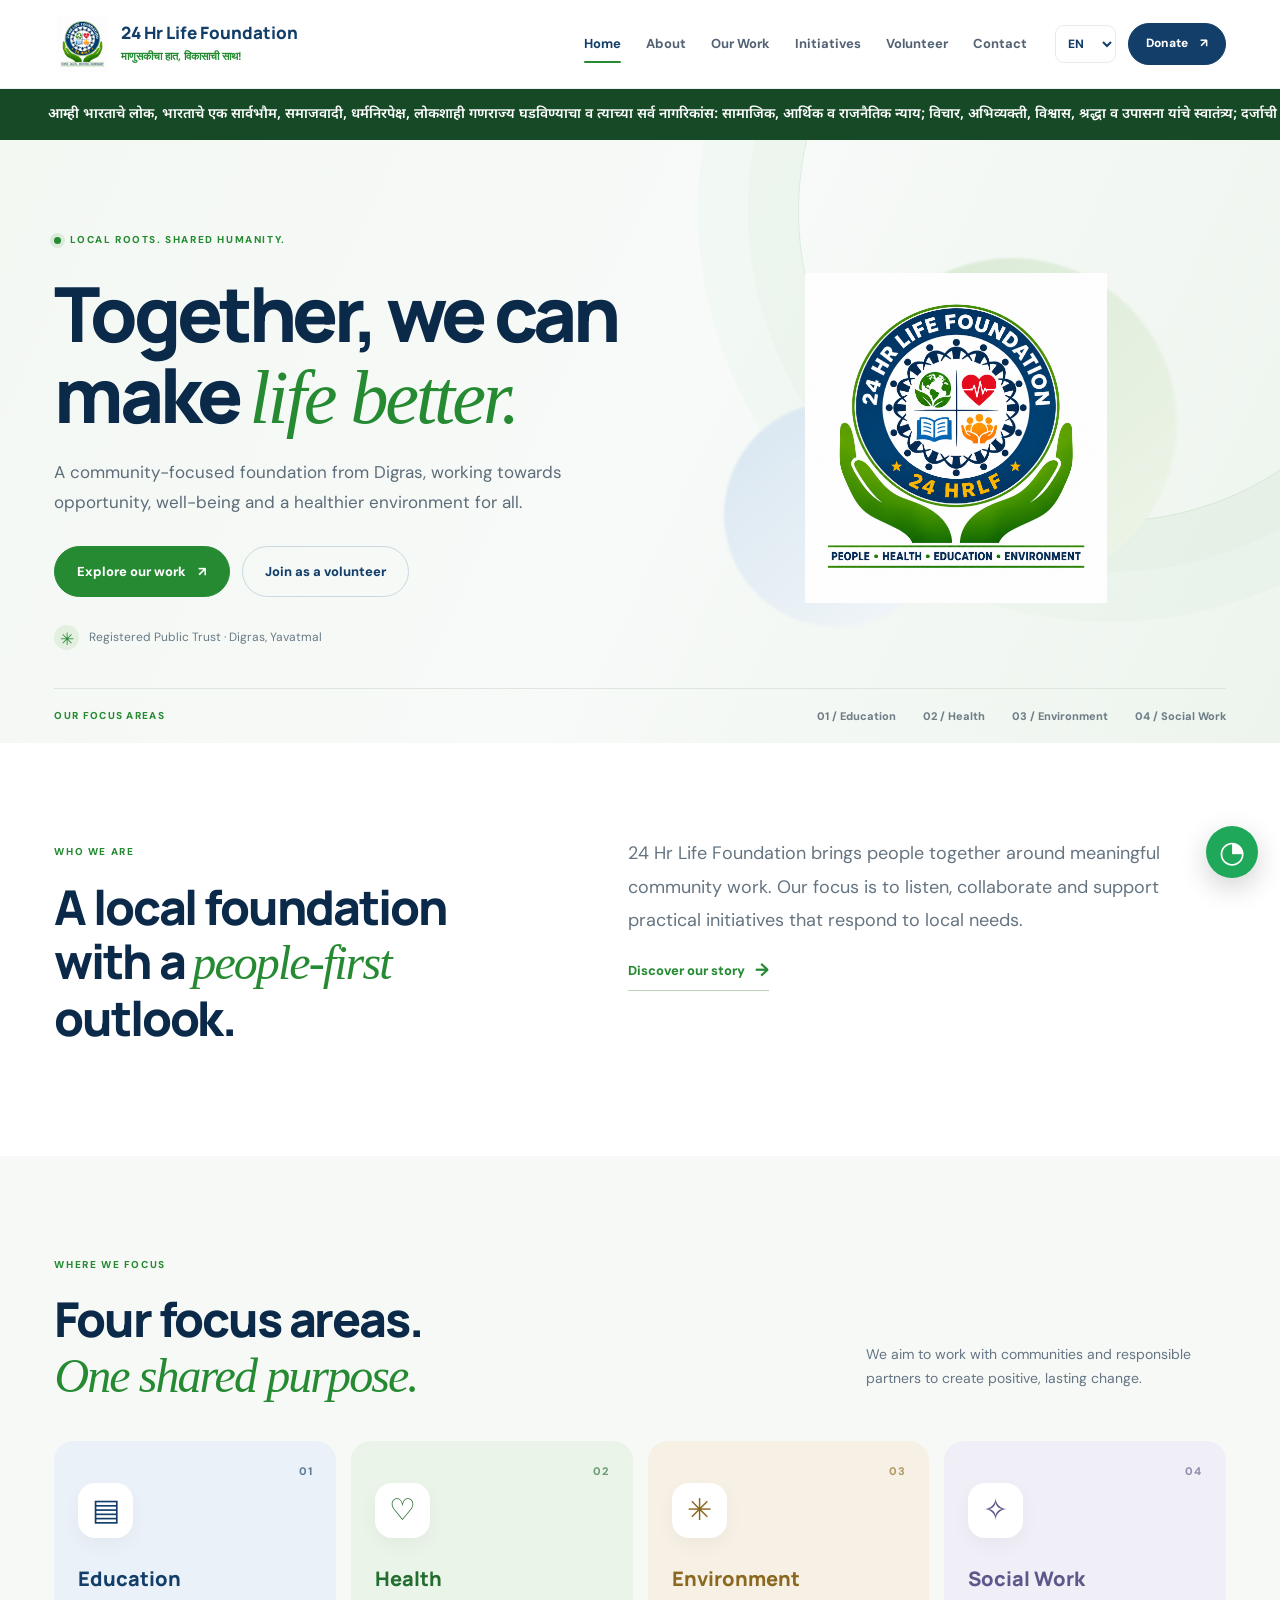
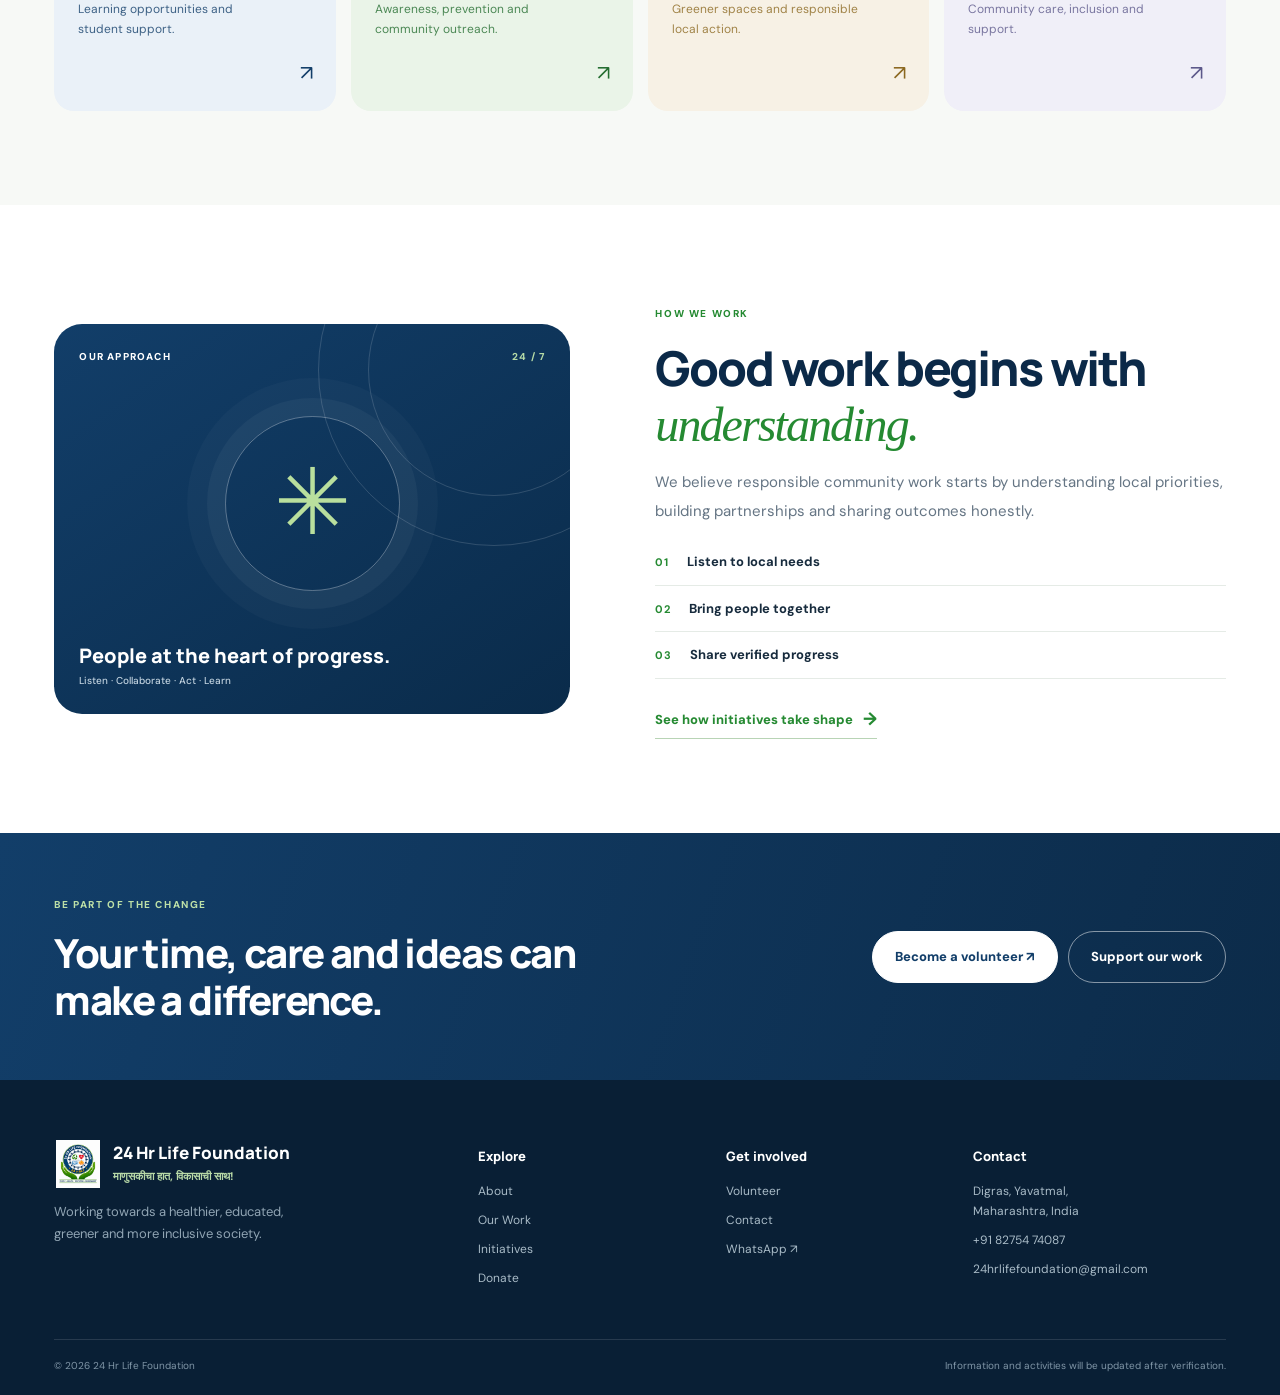
==== commit 6dfd41fc: "Update foundation website pages" ====
--- a/index.html
+++ b/index.html
@@ -3,4 +3,4 @@
 <section class="section intro-section"><div class="container intro-grid"><div><span class="eyebrow" data-i18n="whoEyebrow">WHO WE ARE</span><h2 data-i18n="introTitle">A local foundation with a <em>people-first</em> outlook.</h2></div><div><p class="large-copy" data-i18n="introText">24 Hr Life Foundation brings people together around meaningful community work. Our focus is to listen, collaborate and support practical initiatives that respond to local needs.</p><a class="text-link" href="about.html" data-i18n="readAbout">Discover our story <span>→</span></a></div></div></section>
 <section class="section focus-section"><div class="container"><div class="section-heading"><div><span class="eyebrow" data-i18n="focusEyebrow">WHERE WE FOCUS</span><h2 data-i18n="focusTitle">Four focus areas.<br><em>One shared purpose.</em></h2></div><p data-i18n="focusText">We aim to work with communities and responsible partners to create positive, lasting change.</p></div><div class="focus-grid"><a class="focus-card focus-card--blue" href="our-work.html#education"><span class="focus-number">01</span><span class="focus-icon">▤</span><h3 data-i18n="education">Education</h3><p data-i18n="educationDesc">Learning opportunities and student support.</p><span class="card-arrow">↗</span></a><a class="focus-card focus-card--green" href="our-work.html#health"><span class="focus-number">02</span><span class="focus-icon">♡</span><h3 data-i18n="health">Health</h3><p data-i18n="healthDesc">Awareness, prevention and community outreach.</p><span class="card-arrow">↗</span></a><a class="focus-card focus-card--sand" href="our-work.html#environment"><span class="focus-number">03</span><span class="focus-icon">✳</span><h3 data-i18n="environment">Environment</h3><p data-i18n="environmentDesc">Greener spaces and responsible local action.</p><span class="card-arrow">↗</span></a><a class="focus-card focus-card--lavender" href="our-work.html#social"><span class="focus-number">04</span><span class="focus-icon">✧</span><h3 data-i18n="socialWork">Social Work</h3><p data-i18n="socialDesc">Community care, inclusion and support.</p><span class="card-arrow">↗</span></a></div></div></section>
 <section class="section story-section"><div class="container story-grid"><div class="story-panel"><div class="story-panel__top"><span data-i18n="ourApproach">OUR APPROACH</span><span>24 / 7</span></div><div class="story-symbol">✳</div><div class="story-panel__bottom"><b data-i18n="approachTitle">People at the heart of progress.</b><span data-i18n="approachSub">Listen · Collaborate · Act · Learn</span></div></div><div class="story-copy"><span class="eyebrow" data-i18n="approachEyebrow">HOW WE WORK</span><h2 data-i18n="approachHeading">Good work begins with <em>understanding.</em></h2><p data-i18n="approachText">We believe responsible community work starts by understanding local priorities, building partnerships and sharing outcomes honestly.</p><div class="mini-steps"><div><b>01</b><span data-i18n="listen">Listen to local needs</span></div><div><b>02</b><span data-i18n="partner">Bring people together</span></div><div><b>03</b><span data-i18n="share">Share verified progress</span></div></div><a class="text-link" href="projects.html" data-i18n="seeInitiatives">See how initiatives take shape <span>→</span></a></div></div></section>
-<section class="cta-band"><div class="container cta-band__inner"><div><span class="eyebrow eyebrow--light" data-i18n="bePart">BE PART OF THE CHANGE</span><h2 data-i18n="ctaHeading">Your time, care and ideas can make a difference.</h2></div><div class="cta-actions"><a class="button button--white" href="volunteer.html" data-i18n="volunteerNow">Become a volunteer ↗</a><a class="button button--glass" href="donate.html" data-i18n="supportUs">Support our work</a></div></div></section></main><footer class="site-footer"><div class="container footer-grid"><div class="footer-brand"><a class="brand brand--footer" href="index.html"><img src="assets/foundation-logo.png" alt=""><span><strong>24 Hr Life Foundation</strong><small>माणुसकीचा हात, विकासाची साथ!</small></span></a><p data-i18n="footerIntro">Working towards a healthier, educated, greener and more inclusive society.</p></div><div><h3 data-i18n="footerExplore">Explore</h3><a href="about.html" data-i18n="navAbout">About</a><a href="our-work.html" data-i18n="navWork">Our Work</a><a href="projects.html" data-i18n="navProjects">Initiatives</a><a href="donate.html" data-i18n="navDonate">Donate</a></div><div><h3 data-i18n="footerGetInvolved">Get involved</h3><a href="volunteer.html" data-i18n="navVolunteer">Volunteer</a><a href="contact.html" data-i18n="navContact">Contact</a><a href="https://wa.me/918275474087" target="_blank" rel="noopener">WhatsApp ↗</a></div><div><h3 data-i18n="footerContact">Contact</h3><p>Digras, Yavatmal,<br>Maharashtra, India</p><a href="tel:+918275474087">+91 82754 74087</a><p class="muted">Official email to be added</p></div></div><div class="container footer-bottom"><span>© <span id="year"></span> 24 Hr Life Foundation</span><span data-i18n="footerNote">Information and activities will be updated after verification.</span></div></footer><a class="floating-whatsapp" href="https://wa.me/918275474087" target="_blank" rel="noopener" aria-label="Chat on WhatsApp">◔</a><script src="js/translations.js"></script><script src="js/main.js"></script></body></html>+<section class="cta-band"><div class="container cta-band__inner"><div><span class="eyebrow eyebrow--light" data-i18n="bePart">BE PART OF THE CHANGE</span><h2 data-i18n="ctaHeading">Your time, care and ideas can make a difference.</h2></div><div class="cta-actions"><a class="button button--white" href="volunteer.html" data-i18n="volunteerNow">Become a volunteer ↗</a><a class="button button--glass" href="donate.html" data-i18n="supportUs">Support our work</a></div></div></section></main><footer class="site-footer"><div class="container footer-grid"><div class="footer-brand"><a class="brand brand--footer" href="index.html"><img src="assets/foundation-logo.png" alt=""><span><strong>24 Hr Life Foundation</strong><small>माणुसकीचा हात, विकासाची साथ!</small></span></a><p data-i18n="footerIntro">Working towards a healthier, educated, greener and more inclusive society.</p></div><div><h3 data-i18n="footerExplore">Explore</h3><a href="about.html" data-i18n="navAbout">About</a><a href="our-work.html" data-i18n="navWork">Our Work</a><a href="projects.html" data-i18n="navProjects">Initiatives</a><a href="donate.html" data-i18n="navDonate">Donate</a></div><div><h3 data-i18n="footerGetInvolved">Get involved</h3><a href="volunteer.html" data-i18n="navVolunteer">Volunteer</a><a href="contact.html" data-i18n="navContact">Contact</a><a href="https://wa.me/918275474087" target="_blank" rel="noopener">WhatsApp ↗</a></div><div><h3 data-i18n="footerContact">Contact</h3><p>Digras, Yavatmal,<br>Maharashtra, India</p><a href="tel:+918275474087">+91 82754 74087</a><p class="muted"><a href="mailto:24hrlifefoundation@gmail.com">24hrlifefoundation@gmail.com</a></p></div></div><div class="container footer-bottom"><span>© <span id="year"></span> 24 Hr Life Foundation</span><span data-i18n="footerNote">Information and activities will be updated after verification.</span></div></footer><a class="floating-whatsapp" href="https://wa.me/918275474087" target="_blank" rel="noopener" aria-label="Chat on WhatsApp">◔</a><script src="js/translations.js"></script><script src="js/main.js"></script></body></html>
